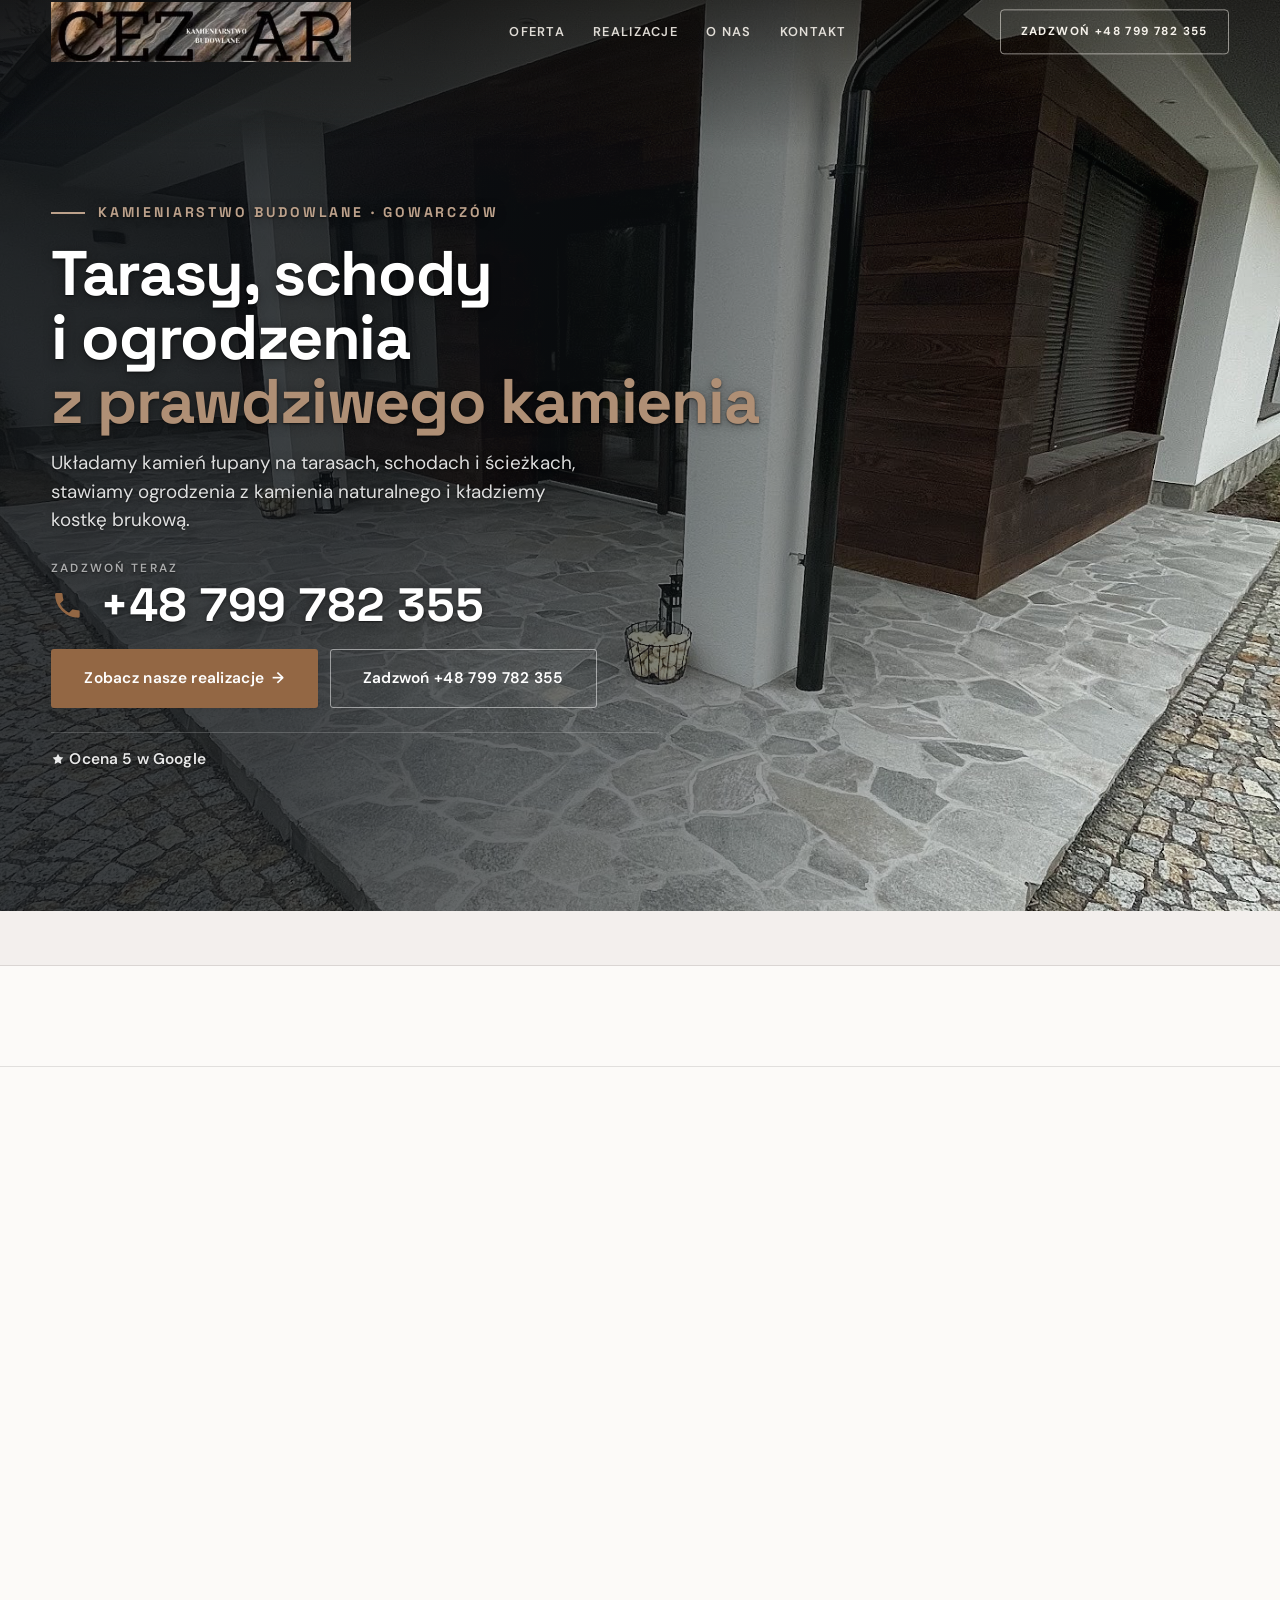
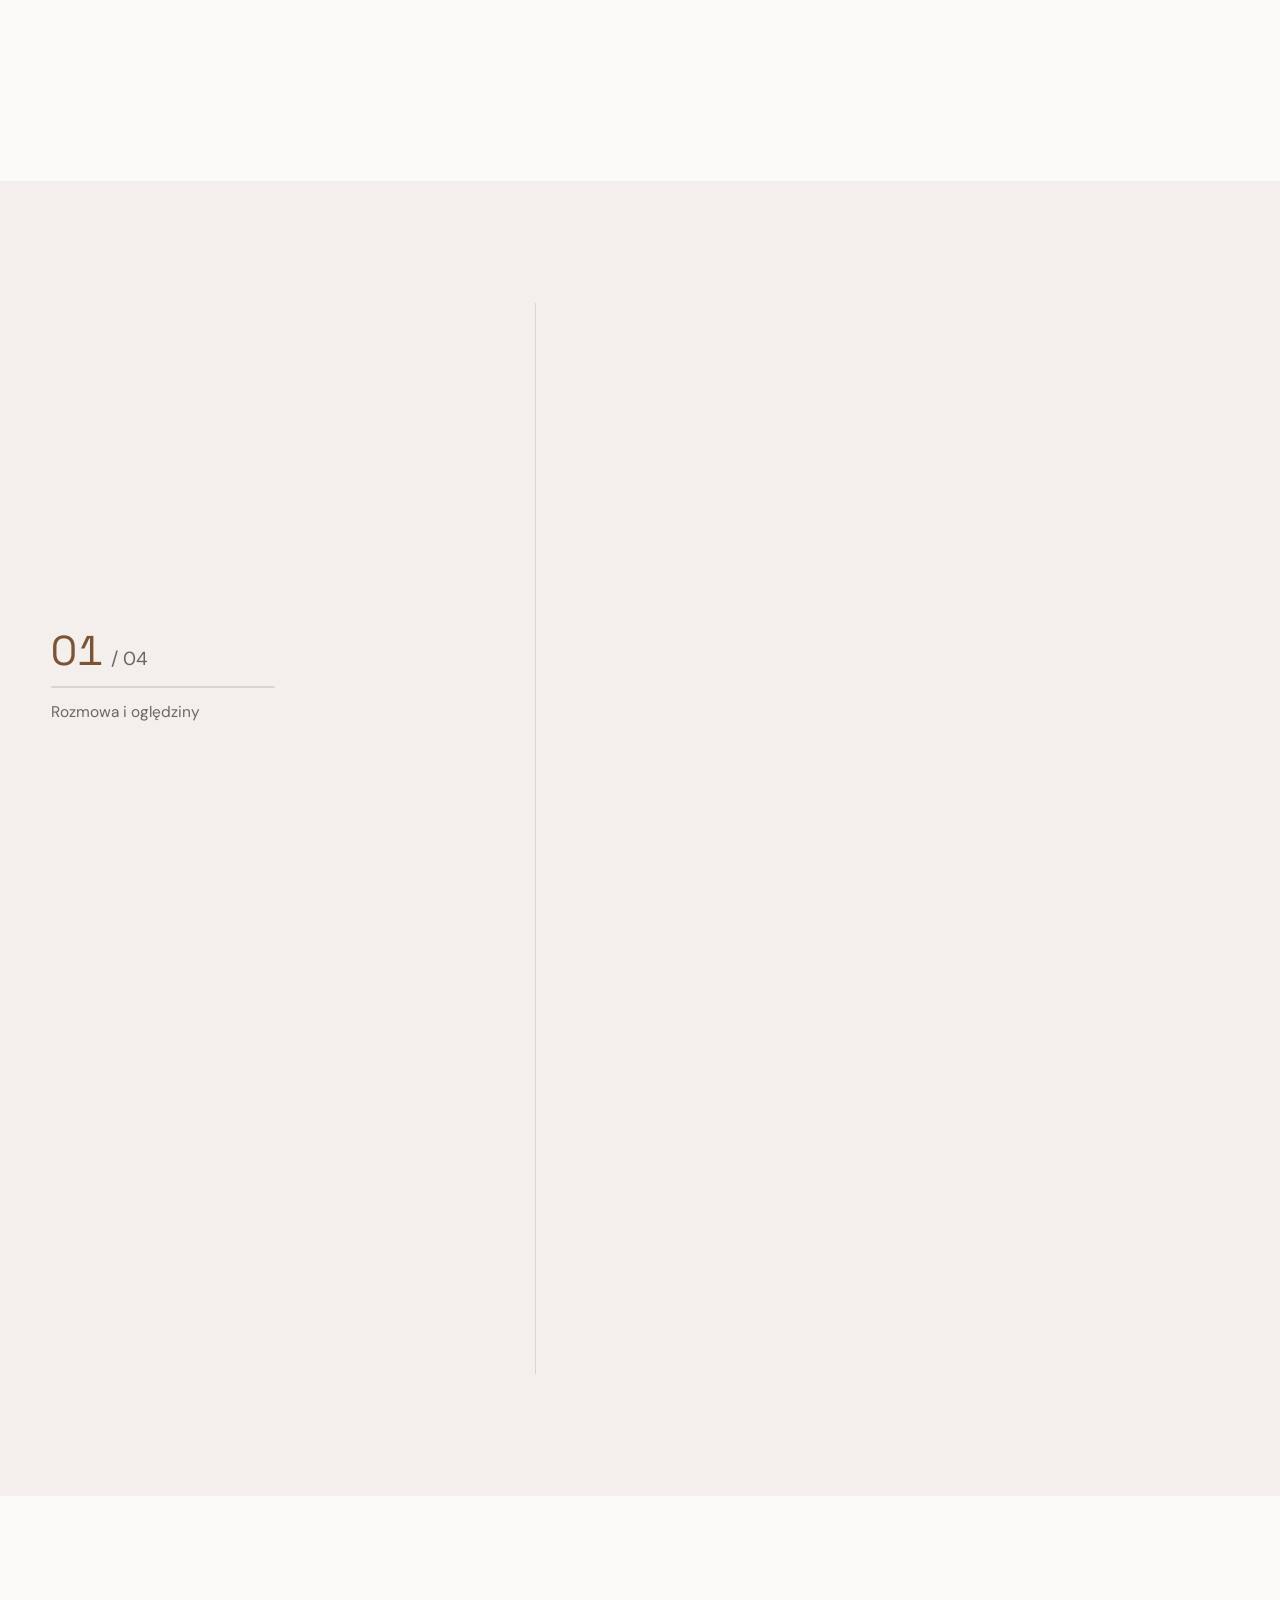
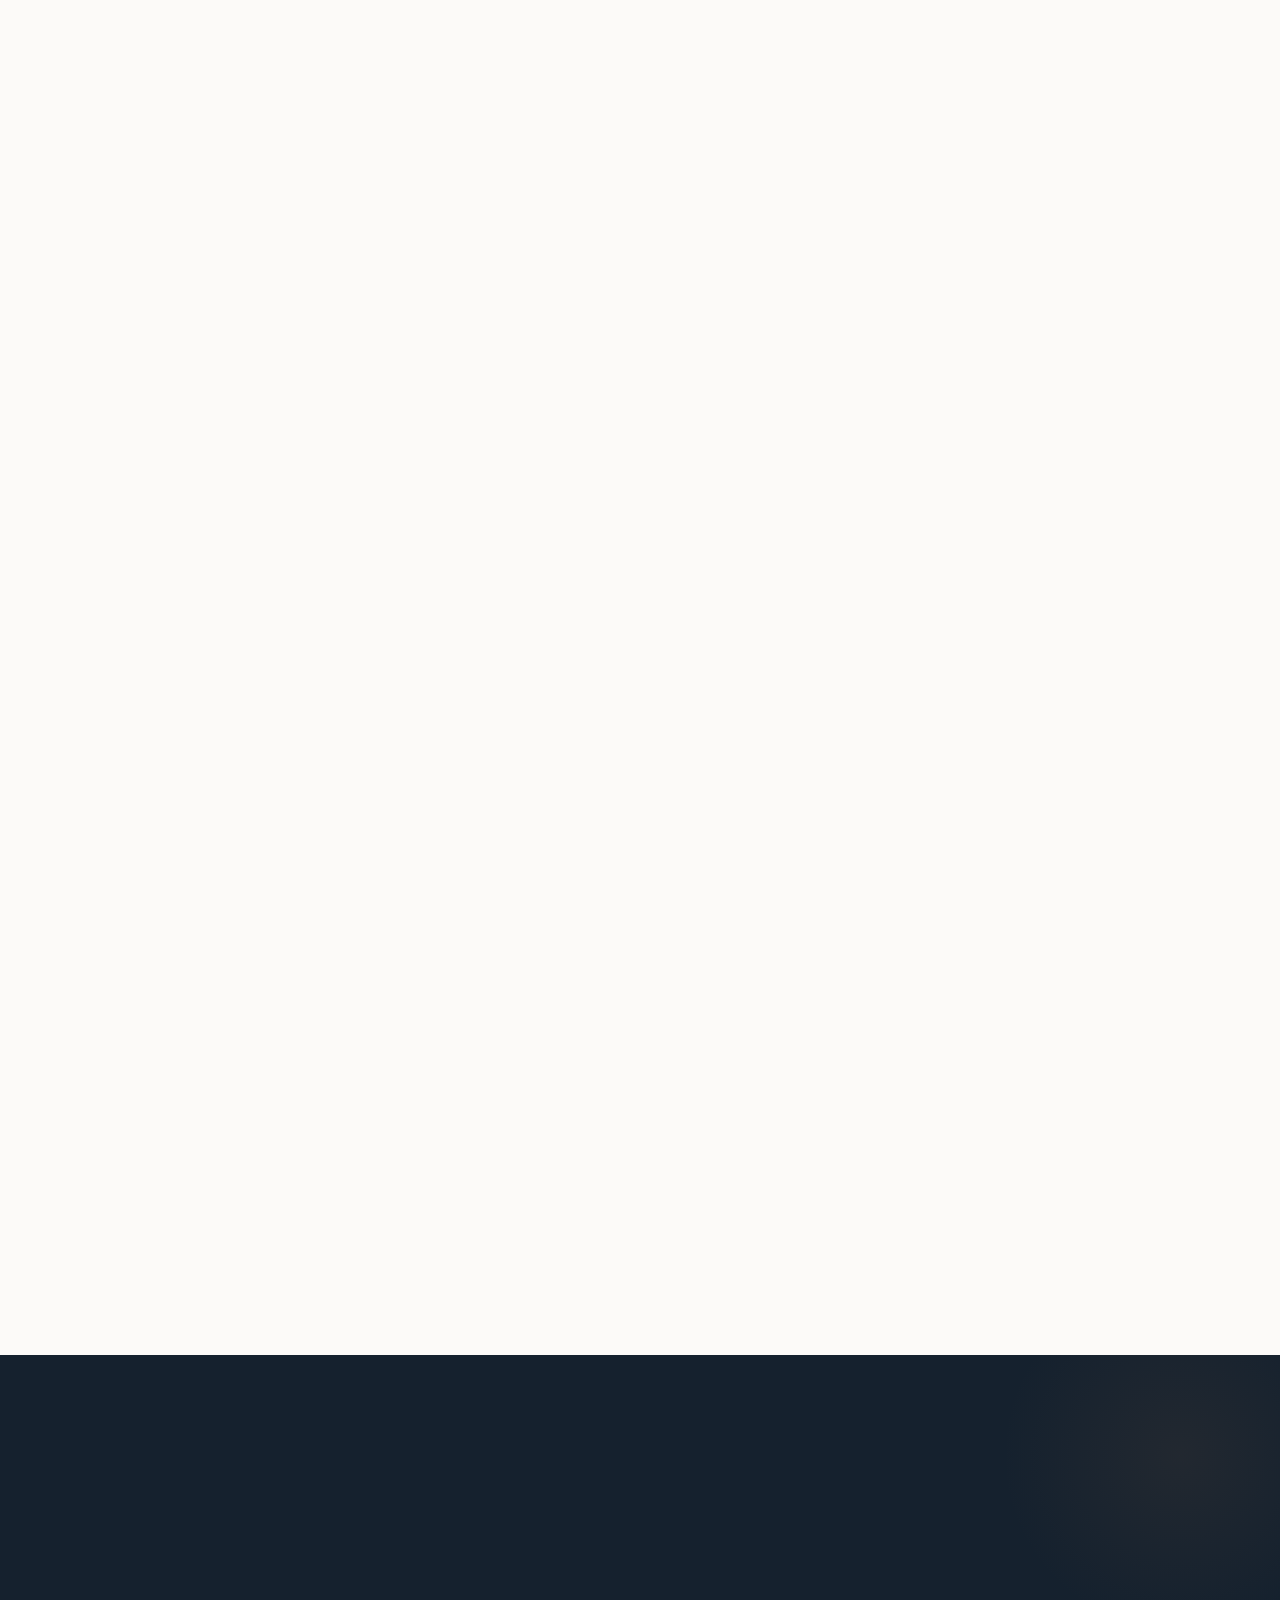
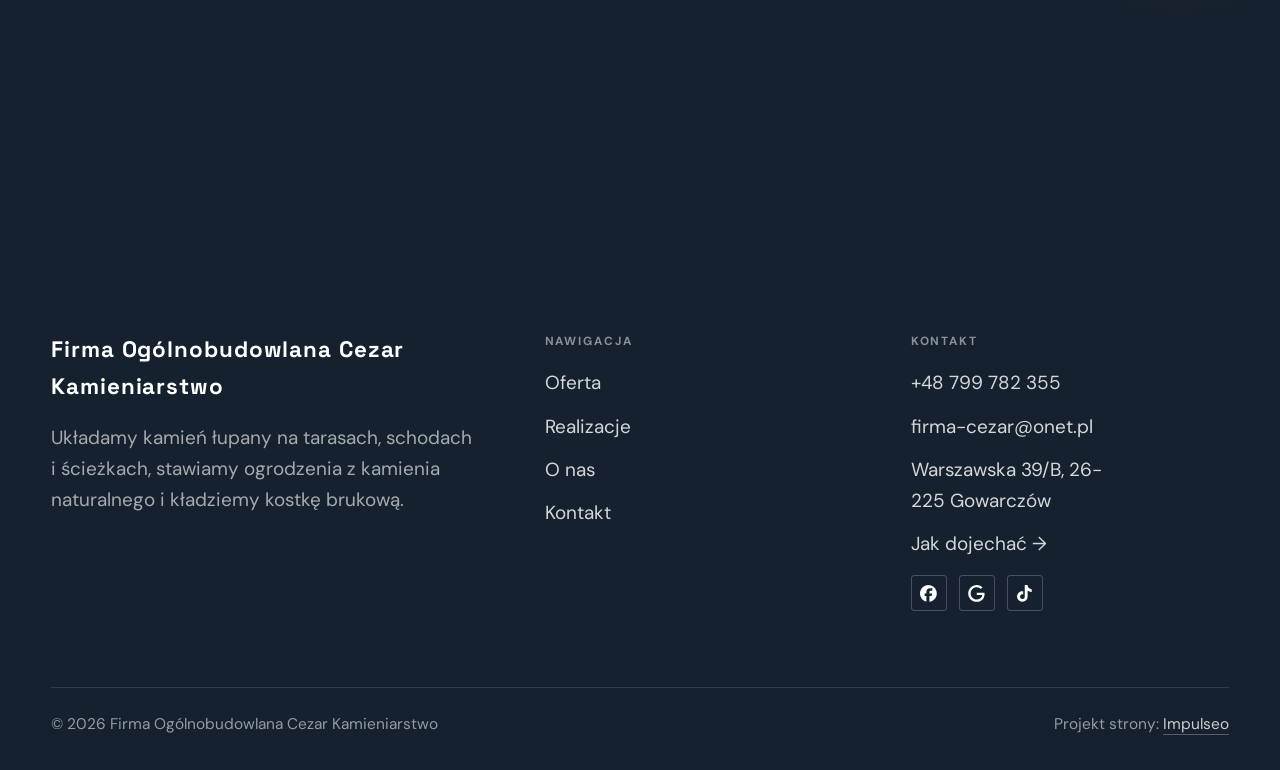
==== index.html @ d4492fe6 "Strona demo: firma-ogolnobudowlana-cezar-kamieniarstwo" ====
<!DOCTYPE html>
<html lang="pl">
<head>
<meta charset="UTF-8">
<meta name="viewport" content="width=device-width, initial-scale=1.0">
<title>Firma Ogólnobudowlana Cezar Kamieniarstwo - kamień naturalny, kostka, ogrodzenia · Gowarczów</title>
<meta name="description" content="Cezar z Gowarczowa: tarasy i schody z kamienia łupanego, ogrodzenia z kamienia naturalnego, kostka brukowa i granitowa, murki i ścieżki w ogrodzie. Świętokrzyskie i województwa obok.">
<link rel="canonical" href="https://kris20032.github.io/firma-ogolnobudowlana-cezar-kamieniarstwo/">
<meta name="robots" content="noindex, nofollow">
<meta property="og:type" content="website">
<meta property="og:locale" content="pl_PL">
<meta property="og:site_name" content="Firma Ogólnobudowlana Cezar Kamieniarstwo">
<meta property="og:title" content="Firma Ogólnobudowlana Cezar Kamieniarstwo - kamień naturalny, kostka, ogrodzenia · Gowarczów">
<meta property="og:description" content="Cezar z Gowarczowa: tarasy i schody z kamienia łupanego, ogrodzenia z kamienia naturalnego, kostka brukowa i granitowa, murki i ścieżki w ogrodzie. Świętokrzyskie i województwa obok.">
<meta property="og:url" content="https://kris20032.github.io/firma-ogolnobudowlana-cezar-kamieniarstwo/">
<meta property="og:image" content="https://kris20032.github.io/firma-ogolnobudowlana-cezar-kamieniarstwo/img/og.jpg">
<meta property="og:image:width" content="1200">
<meta property="og:image:height" content="630">
<meta name="twitter:card" content="summary_large_image">
<script type="application/ld+json">{"@context": "https://schema.org", "@type": "LocalBusiness", "name": "Firma Ogólnobudowlana Cezar Kamieniarstwo", "url": "https://kris20032.github.io/firma-ogolnobudowlana-cezar-kamieniarstwo/", "telephone": "+48799782355", "image": "https://kris20032.github.io/firma-ogolnobudowlana-cezar-kamieniarstwo/img/og.jpg", "areaServed": "Gowarczów", "sameAs": ["https://maps.google.com/?cid=1547100328100105745&g_mp=Cidnb29nbGUubWFwcy5wbGFjZXMudjEuUGxhY2VzLlNlYXJjaFRleHQQAhgEIAA", "https://www.facebook.com/p/Firma-Og%C3%B3lnobudowlana-Cezar-100077722001214/", "https://www.tiktok.com/@firmacezar"]}</script>
<link rel="preconnect" href="https://fonts.googleapis.com">
<link rel="preconnect" href="https://fonts.gstatic.com" crossorigin>
<link href="https://fonts.googleapis.com/css2?family=Space+Grotesk:wght@500;600;700&family=DM+Sans:opsz,wght@9..40,400;9..40,500;9..40,600&display=swap" rel="stylesheet">
<link rel="stylesheet" href="assets/styles.css?v=8db942ab">
</head>
<body>

<header class="nav">
  <div class="wrap nav-inner">
    <a class="brand brand-has-logo" href="index.html"><img class="brand-logo" src="img/logo.png" alt="Firma Ogólnobudowlana Cezar Kamieniarstwo" width="968" height="194" decoding="async"></a>
    <nav class="nav-links">
      <a href="oferta.html">Oferta</a>
      <a href="realizacje.html">Realizacje</a>
      <a href="o-nas.html">O nas</a>
      <a href="kontakt.html">Kontakt</a>
      <a href="tel:+48799782355" class="btn btn-accent">Zadzwoń +48 799 782 355</a>
    </nav>
    <button class="nav-toggle" aria-label="Menu"><span></span><span></span><span></span></button>
  </div>
</header>

<main>
<section class="hero-fach">
  <img class="hf-photo" src="img/hero.jpg" fetchpriority="high" data-rotate="img/g1.jpg|img/g7.jpg" alt="Firma Ogólnobudowlana Cezar Kamieniarstwo" width="1600" height="1000">
  <div class="hf-panel">
    <div class="hf-inner">
      <span class="hf-kicker">Kamieniarstwo budowlane · Gowarczów</span>
      <h1 class="hf-title">Tarasy, schody i ogrodzenia <em>z prawdziwego kamienia</em></h1>
      <p class="hf-lead">Układamy kamień łupany na tarasach, schodach i ścieżkach, stawiamy ogrodzenia z kamienia naturalnego i kładziemy kostkę brukową.</p>
      <a class="hf-phone" href="tel:+48799782355"><span class="hf-phone-lab">Zadzwoń teraz</span><span class="hf-phone-num"><svg class="ico-tel" width="16" height="16" viewBox="0 0 24 24" fill="none" aria-hidden="true"><path d="M6.6 10.8a15.5 15.5 0 0 0 6.6 6.6l2.2-2.2a1 1 0 0 1 1-.24 11.4 11.4 0 0 0 3.6.58 1 1 0 0 1 1 1V20a1 1 0 0 1-1 1A17 17 0 0 1 3 4a1 1 0 0 1 1-1h3.5a1 1 0 0 1 1 1c0 1.25.2 2.46.58 3.6a1 1 0 0 1-.25 1l-2.23 2.2Z" fill="currentColor"/></svg> +48 799 782 355</span></a>
      <div class="hf-actions">
        <a href="kontakt.html" class="btn btn-accent">Zobacz nasze realizacje <span class="arr">→</span></a>
        <a href="tel:+48799782355" class="btn btn-ghost hf-ghost">Zadzwoń +48 799 782 355</a>
      </div>
      <div class="hf-trust"><svg class="ico-star" width="14" height="14" viewBox="0 0 24 24" style="vertical-align:-2px" aria-hidden="true"><path d="M12 2.8l2.85 5.8 6.4.93-4.63 4.5 1.1 6.37L12 17.4l-5.72 3 1.1-6.37-4.63-4.5 6.4-.93L12 2.8Z" fill="currentColor"/></svg> Ocena 5 w Google</div>
    </div>
  </div>
</section>
<section class="fach-promise">
  <div class="wrap">
    <ul class="fp-row reveal"><li>Kamień łupany, naturalny, granit</li><li>Dojazd: świętokrzyskie i okolice</li><li>Pon-sob od 6:00</li></ul>
  </div>
</section>
<section class="opinie-mini" aria-label="Opinie klientów">
  <div class="wrap">
    <div class="om-row">
      <div class="om-item reveal"><blockquote>„Dobrzy specjaliści.znaja się na swojej robocie.”</blockquote><span class="om-autor">MrFranko28</span></div>
      <div class="om-item reveal"><blockquote>„Solidna firma!”</blockquote><span class="om-autor">Szwed</span></div>
    </div>
  </div>
</section>
<section class="gateways-band">
  <div class="wrap">
    <div class="gateways">
      <a href="oferta.html" class="gateway reveal"><img src="img/g9.jpg" alt="Tarasy z kamienia łupanego" loading="lazy" width="1600" height="1066" decoding="async"><span class="g-ttl">Tarasy z kamienia łupanego</span></a>
      <a href="oferta.html" class="gateway reveal"><img src="img/g10.jpg" alt="Schody kamienne" loading="lazy" width="1600" height="1068" decoding="async"><span class="g-ttl">Schody kamienne</span></a>
      <a href="oferta.html" class="gateway reveal"><img src="img/g11.jpg" alt="Ogrodzenia z kamienia" loading="lazy" width="1600" height="1067" decoding="async"><span class="g-ttl">Ogrodzenia z kamienia</span></a>
    </div>
  </div>
</section>
<section class="proces proces-os fachowcy">
  <div class="wrap proc-grid">
    <div class="proc-side">
      <div class="head reveal">
        <span class="eyebrow">Jak pracujemy</span>
        <h2>Wiesz, na czym stoisz - na każdym etapie</h2>
        <p>Od pierwszego telefonu do odbioru roboty - krok po kroku.</p>
      </div>
      <div class="proc-count" aria-hidden="true"><span class="pc-cur">01</span><span class="pc-all">/ 04</span></div>
      <div class="proc-bar" aria-hidden="true"><i></i></div>
      <p class="proc-now" aria-hidden="true">Rozmowa i oględziny</p>
    </div>
    <ol class="proces-line">
      <li class="reveal"><span class="pno">01</span><h3>Rozmowa i oględziny</h3><p>Dzwonisz, opowiadasz, co chcesz zrobić. Przyjeżdżamy na miejsce, mierzymy i sprawdzamy grunt.</p></li>
      <li class="reveal"><span class="pno">02</span><h3>Dobór kamienia i wycena</h3><p>Pokazujemy, jaki kamień pasuje do domu i ogrodu, i podajemy cenę za materiał i robotę.</p></li>
      <li class="reveal"><span class="pno">03</span><h3>Przygotowanie podłoża</h3><p>Korytujemy, zagęszczamy podbudowę, stawiamy fundament pod murki i słupki.</p></li>
      <li class="reveal"><span class="pno">04</span><h3>Układanie i fugowanie</h3><p>Układamy kamień, fugujemy i wywozimy resztki materiału. Zostaje gotowe podwórko.</p></li>
    </ol>
  </div>
</section>
<section>
  <div class="wrap">
    <div class="head reveal">
      <span class="eyebrow">Realizacje</span>
      <h2>Nasze realizacje</h2>
      <p>Zdjęcia z naszych budów: kamień łupany na tarasach i schodach, ogrodzenia, murki i ścieżki w ogrodach.</p>
    </div>
    <div class="gallery">
      <div class="tile t-two3 reveal"><img src="img/g2.jpg" alt="Firma Ogólnobudowlana Cezar Kamieniarstwo" loading="lazy" width="1600" height="2133" decoding="async"></div>
      <div class="tile t-third reveal"><img src="img/g3.jpg" alt="Firma Ogólnobudowlana Cezar Kamieniarstwo" loading="lazy" width="1600" height="2133" decoding="async"></div>
      <div class="tile t-third reveal"><img src="img/g4.jpg" alt="Firma Ogólnobudowlana Cezar Kamieniarstwo" loading="lazy" width="1107" height="2048" decoding="async"></div>
      <div class="tile t-third reveal"><img src="img/g5.jpg" alt="Firma Ogólnobudowlana Cezar Kamieniarstwo" loading="lazy" width="1600" height="2133" decoding="async"></div>
      <div class="tile t-third reveal"><img src="img/g6.jpg" alt="Firma Ogólnobudowlana Cezar Kamieniarstwo" loading="lazy" width="864" height="648" decoding="async"></div>
    </div>
    <div style="margin-top:var(--space-7)" class="reveal"><a href="realizacje.html" class="btn btn-accent">Pełna galeria <span class="arr">→</span></a></div>
  </div>
</section>
<section class="fach-uslugi">
  <div class="wrap">
    <div class="head reveal">
      <span class="eyebrow">Co robimy</span>
      <h2>Kamień, kostka i ogrodzenia</h2>
      <p>Zakres prac, jaki robimy najczęściej - pełny opis i wycenę znajdziesz niżej.</p>
    </div>
    <ul class="fu-list">
      <li class="fu-row reveal"><div class="fu-name">Tarasy z kamienia łupanego</div><div class="fu-desc">Nieregularne płyty kamienia dopasowane jak puzzle, z równą fugą i spadkiem od ściany domu.</div><a class="fu-cta" href="kontakt.html">Wycena <span class="arr">→</span></a></li>
      <li class="fu-row reveal"><div class="fu-name">Schody kamienne</div><div class="fu-desc">Stopnie z bloków granitu, okładane łupkiem albo kamieniem łupanym. Wejście do domu, zejście do ogrodu, schody przy skarpie - z balustradą albo bez.</div><a class="fu-cta" href="kontakt.html">Wycena <span class="arr">→</span></a></li>
      <li class="fu-row reveal"><div class="fu-name">Ogrodzenia z kamienia</div><div class="fu-desc">Słupki i murki z kamienia łupanego, naturalnego i szarogłazu, także pod przęsła i bramy.</div><a class="fu-cta" href="kontakt.html">Wycena <span class="arr">→</span></a></li>
      <li class="fu-row reveal"><div class="fu-name">Kostka brukowa i granitowa</div><div class="fu-desc">Podjazdy, dojścia i opaski wokół domu z kostki betonowej albo granitowej.</div><a class="fu-cta" href="kontakt.html">Wycena <span class="arr">→</span></a></li>
      <li class="fu-row reveal"><div class="fu-name">Murki, rabaty i skarpy</div><div class="fu-desc">Murki oporowe, obrzeża rabat i umocnienie skarpy kamieniem. Ogród dostaje wyraźne linie, a ziemia przestaje się zsuwać po deszczu.</div><a class="fu-cta" href="kontakt.html">Wycena <span class="arr">→</span></a></li>
      <li class="fu-row reveal"><div class="fu-name">Ścieżki i podwórko na życzenie</div><div class="fu-desc">Płyty kamienne wpuszczone w trawnik, okładzina ściany, kamienna wysepka przy wejściu.</div><a class="fu-cta" href="kontakt.html">Wycena <span class="arr">→</span></a></li>
    </ul>
    <div style="margin-top:var(--space-7)" class="reveal"><a href="oferta.html" class="btn btn-ghost">Pełna oferta <span class="arr">→</span></a></div>
  </div>
</section>
<section class="stopklatka" aria-hidden="true">
  <div class="stk-bg" style="background-image:url(img/g12.jpg)"></div>
</section>
<section class="opinie">
  <div class="wrap">
    <div class="head center reveal">
      <span class="eyebrow">Opinie</span>
      <h2>Co mówią klienci</h2>
    </div>
    <p class="op-meta reveal"><span class="g-badge"><svg class="gb-ico" viewBox="0 0 24 24" width="18" height="18" aria-hidden="true"><path fill="#4285F4" d="M22.56 12.25c0-.78-.07-1.53-.2-2.25H12v4.26h5.92c-.26 1.37-1.04 2.53-2.21 3.31v2.77h3.57c2.08-1.92 3.28-4.74 3.28-8.09z"/><path fill="#34A853" d="M12 23c2.97 0 5.46-.98 7.28-2.66l-3.57-2.77c-.98.66-2.23 1.06-3.71 1.06-2.86 0-5.29-1.93-6.16-4.53H2.18v2.84C3.99 20.53 7.7 23 12 23z"/><path fill="#FBBC05" d="M5.84 14.09c-.22-.66-.35-1.36-.35-2.09s.13-1.43.35-2.09V7.07H2.18C1.43 8.55 1 10.22 1 12s.43 3.45 1.18 4.93l2.85-2.22.81-.62z"/><path fill="#EA4335" d="M12 5.38c1.62 0 3.06.56 4.21 1.64l3.15-3.15C17.45 2.09 14.97 1 12 1 7.7 1 3.99 3.47 2.18 7.07l3.66 2.84c.87-2.6 3.3-4.53 6.16-4.53z"/></svg><b class="gb-ocena">5</b><svg class="gb-stars" viewBox="0 0 90 18" width="74" height="14.8" aria-hidden="true"><g fill="currentColor" opacity=".26"><path transform="translate(0,0)" d="M9 1.6l2.2 4.46 4.92.72-3.56 3.47.84 4.9L9 12.74l-4.4 2.31.84-4.9L1.88 6.68l4.92-.72L9 1.6Z"/><path transform="translate(18,0)" d="M9 1.6l2.2 4.46 4.92.72-3.56 3.47.84 4.9L9 12.74l-4.4 2.31.84-4.9L1.88 6.68l4.92-.72L9 1.6Z"/><path transform="translate(36,0)" d="M9 1.6l2.2 4.46 4.92.72-3.56 3.47.84 4.9L9 12.74l-4.4 2.31.84-4.9L1.88 6.68l4.92-.72L9 1.6Z"/><path transform="translate(54,0)" d="M9 1.6l2.2 4.46 4.92.72-3.56 3.47.84 4.9L9 12.74l-4.4 2.31.84-4.9L1.88 6.68l4.92-.72L9 1.6Z"/><path transform="translate(72,0)" d="M9 1.6l2.2 4.46 4.92.72-3.56 3.47.84 4.9L9 12.74l-4.4 2.31.84-4.9L1.88 6.68l4.92-.72L9 1.6Z"/></g><clipPath id="gs1000"><rect x="0" y="0" width="90.0" height="18"/></clipPath><g fill="#FBBC04" clip-path="url(#gs1000)"><path transform="translate(0,0)" d="M9 1.6l2.2 4.46 4.92.72-3.56 3.47.84 4.9L9 12.74l-4.4 2.31.84-4.9L1.88 6.68l4.92-.72L9 1.6Z"/><path transform="translate(18,0)" d="M9 1.6l2.2 4.46 4.92.72-3.56 3.47.84 4.9L9 12.74l-4.4 2.31.84-4.9L1.88 6.68l4.92-.72L9 1.6Z"/><path transform="translate(36,0)" d="M9 1.6l2.2 4.46 4.92.72-3.56 3.47.84 4.9L9 12.74l-4.4 2.31.84-4.9L1.88 6.68l4.92-.72L9 1.6Z"/><path transform="translate(54,0)" d="M9 1.6l2.2 4.46 4.92.72-3.56 3.47.84 4.9L9 12.74l-4.4 2.31.84-4.9L1.88 6.68l4.92-.72L9 1.6Z"/><path transform="translate(72,0)" d="M9 1.6l2.2 4.46 4.92.72-3.56 3.47.84 4.9L9 12.74l-4.4 2.31.84-4.9L1.88 6.68l4.92-.72L9 1.6Z"/></g></svg><span class="gb-txt">w Google</span></span></p>
    <p class="op-meta reveal"><a class="op-google" href="https://maps.google.com/?cid=1547100328100105745&amp;g_mp=Cidnb29nbGUubWFwcy5wbGFjZXMudjEuUGxhY2VzLlNlYXJjaFRleHQQAhgEIAA" target="_blank" rel="noopener"><svg class="op-g-ico" viewBox="0 0 24 24" width="17" height="17" aria-hidden="true"><path fill="#4285F4" d="M22.56 12.25c0-.78-.07-1.53-.2-2.25H12v4.26h5.92c-.26 1.37-1.04 2.53-2.21 3.31v2.77h3.57c2.08-1.92 3.28-4.74 3.28-8.09z"/><path fill="#34A853" d="M12 23c2.97 0 5.46-.98 7.28-2.66l-3.57-2.77c-.98.66-2.23 1.06-3.71 1.06-2.86 0-5.29-1.93-6.16-4.53H2.18v2.84C3.99 20.53 7.7 23 12 23z"/><path fill="#FBBC05" d="M5.84 14.09c-.22-.66-.35-1.36-.35-2.09s.13-1.43.35-2.09V7.07H2.18C1.43 8.55 1 10.22 1 12s.43 3.45 1.18 4.93l2.85-2.22.81-.62z"/><path fill="#EA4335" d="M12 5.38c1.62 0 3.06.56 4.21 1.64l3.15-3.15C17.45 2.09 14.97 1 12 1 7.7 1 3.99 3.47 2.18 7.07l3.66 2.84c.87-2.6 3.3-4.53 6.16-4.53z"/></svg><span>Zobacz opinie w Google</span><span class="arr">→</span></a></p>
    <div class="opinie-grid">
      <figure class="op-card reveal"><span class="op-star"><svg class="ico-star" width="14" height="14" viewBox="0 0 24 24" style="vertical-align:-2px" aria-hidden="true"><path d="M12 2.8l2.85 5.8 6.4.93-4.63 4.5 1.1 6.37L12 17.4l-5.72 3 1.1-6.37-4.63-4.5 6.4-.93L12 2.8Z" fill="currentColor"/></svg><svg class="ico-star" width="14" height="14" viewBox="0 0 24 24" style="vertical-align:-2px" aria-hidden="true"><path d="M12 2.8l2.85 5.8 6.4.93-4.63 4.5 1.1 6.37L12 17.4l-5.72 3 1.1-6.37-4.63-4.5 6.4-.93L12 2.8Z" fill="currentColor"/></svg><svg class="ico-star" width="14" height="14" viewBox="0 0 24 24" style="vertical-align:-2px" aria-hidden="true"><path d="M12 2.8l2.85 5.8 6.4.93-4.63 4.5 1.1 6.37L12 17.4l-5.72 3 1.1-6.37-4.63-4.5 6.4-.93L12 2.8Z" fill="currentColor"/></svg><svg class="ico-star" width="14" height="14" viewBox="0 0 24 24" style="vertical-align:-2px" aria-hidden="true"><path d="M12 2.8l2.85 5.8 6.4.93-4.63 4.5 1.1 6.37L12 17.4l-5.72 3 1.1-6.37-4.63-4.5 6.4-.93L12 2.8Z" fill="currentColor"/></svg><svg class="ico-star" width="14" height="14" viewBox="0 0 24 24" style="vertical-align:-2px" aria-hidden="true"><path d="M12 2.8l2.85 5.8 6.4.93-4.63 4.5 1.1 6.37L12 17.4l-5.72 3 1.1-6.37-4.63-4.5 6.4-.93L12 2.8Z" fill="currentColor"/></svg></span><blockquote>Dobrzy specjaliści.znaja się na swojej robocie. Czysto ,dokładnie i cenowo przystępnie. Polecam !!!</blockquote><span class="op-autor">MrFranko28</span></figure>
      <figure class="op-card reveal"><span class="op-star"><svg class="ico-star" width="14" height="14" viewBox="0 0 24 24" style="vertical-align:-2px" aria-hidden="true"><path d="M12 2.8l2.85 5.8 6.4.93-4.63 4.5 1.1 6.37L12 17.4l-5.72 3 1.1-6.37-4.63-4.5 6.4-.93L12 2.8Z" fill="currentColor"/></svg><svg class="ico-star" width="14" height="14" viewBox="0 0 24 24" style="vertical-align:-2px" aria-hidden="true"><path d="M12 2.8l2.85 5.8 6.4.93-4.63 4.5 1.1 6.37L12 17.4l-5.72 3 1.1-6.37-4.63-4.5 6.4-.93L12 2.8Z" fill="currentColor"/></svg><svg class="ico-star" width="14" height="14" viewBox="0 0 24 24" style="vertical-align:-2px" aria-hidden="true"><path d="M12 2.8l2.85 5.8 6.4.93-4.63 4.5 1.1 6.37L12 17.4l-5.72 3 1.1-6.37-4.63-4.5 6.4-.93L12 2.8Z" fill="currentColor"/></svg><svg class="ico-star" width="14" height="14" viewBox="0 0 24 24" style="vertical-align:-2px" aria-hidden="true"><path d="M12 2.8l2.85 5.8 6.4.93-4.63 4.5 1.1 6.37L12 17.4l-5.72 3 1.1-6.37-4.63-4.5 6.4-.93L12 2.8Z" fill="currentColor"/></svg><svg class="ico-star" width="14" height="14" viewBox="0 0 24 24" style="vertical-align:-2px" aria-hidden="true"><path d="M12 2.8l2.85 5.8 6.4.93-4.63 4.5 1.1 6.37L12 17.4l-5.72 3 1.1-6.37-4.63-4.5 6.4-.93L12 2.8Z" fill="currentColor"/></svg></span><blockquote>Solidna firma!</blockquote><span class="op-autor">Szwed</span></figure>
    </div>
  </div>
</section>
<section class="obszar">
  <div class="wrap">
    <div class="head center reveal">
      <span class="eyebrow">Obszar działania</span>
      <h2>Dojeżdżamy do Ciebie</h2>
    </div>
    <p class="obszar-txt reveal" style="text-align:center;max-width:60ch;margin:0 auto 1.4rem">Baza w Gowarczowie. Jeździmy po świętokrzyskim, a większe zlecenia bierzemy też w województwach mazowieckim, łódzkim, małopolskim i śląskim.</p>
    <ul class="obszar-list reveal"><li class="is-home">Gowarczów</li><li>Gowarczów</li><li>Końskie</li><li>świętokrzyskie</li><li>mazowieckie</li><li>łódzkie</li><li>małopolskie</li><li>śląskie</li><li>+ okolice</li></ul>
    <div class="obszar-mapa reveal" style="margin-top:var(--space-7)">
      <iframe title="Obszar działania - Gowarczów i okolice" src="https://maps.google.com/maps?q=51.2853944%2C20.440972&amp;z=11&amp;output=embed" loading="lazy" referrerpolicy="no-referrer-when-downgrade" style="width:100%;height:clamp(280px,38vh,420px);border:0;display:block;border-radius:var(--r-md)"></iframe>
    </div>
  </div>
</section>
<section class="cta">
  <div class="wrap">
    <div class="reveal">
      <span class="eyebrow">Współpraca</span>
      <h2>Masz pomysł na podwórko? Zadzwoń po wycenę.</h2>
      <p>Zadzwoń lub napisz - przyjedziemy, obejrzymy i podamy jasną cenę. Bez zobowiązań.</p>
    </div>
    <div class="cta-actions reveal">
      <a href="kontakt.html" class="btn btn-light">Zobacz nasze realizacje <span class="arr">→</span></a>
      <a href="tel:+48799782355" class="btn btn-ghost btn-ghost-cta">+48 799 782 355</a>
    </div>
  </div>
</section>
</main>

<footer>
  <div class="wrap">
    <div class="foot-grid">
      <div class="foot-brand">
        <div class="name">Firma Ogólnobudowlana Cezar Kamieniarstwo</div>
        <p>Układamy kamień łupany na tarasach, schodach i ścieżkach, stawiamy ogrodzenia z kamienia naturalnego i kładziemy kostkę brukową.</p>
      </div>
      <div class="foot-col">
        <h4>Nawigacja</h4>
        <a href="oferta.html">Oferta</a>
        <a href="realizacje.html">Realizacje</a>
        <a href="o-nas.html">O nas</a>
        <a href="kontakt.html">Kontakt</a>
      </div>
      <div class="foot-col">
        <h4>Kontakt</h4>
        <a href="tel:+48799782355">+48 799 782 355</a>
        <a href="mailto:firma-cezar@onet.pl">firma-cezar@onet.pl</a>
        <p>Warszawska 39/B, 26-225 Gowarczów</p>
        <a href="https://maps.google.com/?cid=1547100328100105745&g_mp=Cidnb29nbGUubWFwcy5wbGFjZXMudjEuUGxhY2VzLlNlYXJjaFRleHQQAhgEIAA" target="_blank" rel="noopener">Jak dojechać →</a>
      <div class="foot-soc">
        <a class="soc" href="https://www.facebook.com/p/Firma-Og%C3%B3lnobudowlana-Cezar-100077722001214/" target="_blank" rel="noopener" aria-label="Facebook - Firma Ogólnobudowlana Cezar Kamieniarstwo"><svg viewBox="0 0 24 24" aria-hidden="true" focusable="false"><path d="M9.101 23.691v-7.98H6.627v-3.667h2.474v-1.58c0-4.085 1.848-5.978 5.858-5.978.401 0 .955.042 1.468.103a8.68 8.68 0 0 1 1.141.195v3.325a8.623 8.623 0 0 0-.653-.036 26.805 26.805 0 0 0-.733-.009c-.707 0-1.259.096-1.675.309a1.686 1.686 0 0 0-.679.622c-.258.42-.374.995-.374 1.752v1.297h3.919l-.386 2.103-.287 1.564h-3.246v8.245C19.396 23.238 24 18.179 24 12.044c0-6.627-5.373-12-12-12s-12 5.373-12 12c0 5.628 3.874 10.35 9.101 11.647Z" fill="currentColor"/></svg></a>
        <a class="soc" href="https://maps.google.com/?cid=1547100328100105745&g_mp=Cidnb29nbGUubWFwcy5wbGFjZXMudjEuUGxhY2VzLlNlYXJjaFRleHQQAhgEIAA" target="_blank" rel="noopener" aria-label="Google - Firma Ogólnobudowlana Cezar Kamieniarstwo"><svg viewBox="0 0 24 24" aria-hidden="true" focusable="false"><path d="M12.48 10.92v3.28h7.84c-.24 1.84-.853 3.187-1.787 4.133-1.147 1.147-2.933 2.4-6.053 2.4-4.827 0-8.6-3.893-8.6-8.72s3.773-8.72 8.6-8.72c2.6 0 4.507 1.027 5.907 2.347l2.307-2.307C18.747 1.44 16.133 0 12.48 0 5.867 0 .307 5.387.307 12s5.56 12 12.173 12c3.573 0 6.267-1.173 8.373-3.36 2.16-2.16 2.84-5.213 2.84-7.667 0-.76-.053-1.467-.173-2.053H12.48z" fill="currentColor"/></svg></a>
        <a class="soc" href="https://www.tiktok.com/@firmacezar" target="_blank" rel="noopener" aria-label="TikTok - Firma Ogólnobudowlana Cezar Kamieniarstwo"><svg viewBox="0 0 24 24" aria-hidden="true" focusable="false"><path d="M12.525.02c1.31-.02 2.61-.01 3.91-.02.08 1.53.63 3.09 1.75 4.17 1.12 1.11 2.7 1.62 4.24 1.79v4.03c-1.44-.05-2.89-.35-4.2-.97-.57-.26-1.1-.59-1.62-.93-.01 2.92.01 5.84-.02 8.75-.08 1.4-.54 2.79-1.35 3.94-1.31 1.92-3.58 3.17-5.91 3.21-1.43.08-2.86-.31-4.08-1.03-2.02-1.19-3.44-3.37-3.65-5.71-.02-.5-.03-1-.01-1.49.18-1.9 1.12-3.72 2.58-4.96 1.66-1.44 3.98-2.13 6.15-1.72.02 1.48-.04 2.96-.04 4.44-.99-.32-2.15-.23-3.02.37-.63.41-1.11 1.04-1.36 1.75-.21.51-.15 1.07-.14 1.61.24 1.64 1.82 3.02 3.5 2.87 1.12-.01 2.19-.66 2.77-1.61.19-.33.4-.67.41-1.06.1-1.79.06-3.57.07-5.36.01-4.03-.01-8.05.02-12.07z" fill="currentColor"/></svg></a>
      </div>
      </div>
    </div>
    <div class="foot-bot">
      <span>© 2026 Firma Ogólnobudowlana Cezar Kamieniarstwo</span>
      <span>Projekt strony: <a class="foot-credit" href="https://impulseo.pl" target="_blank" rel="noopener">Impulseo</a></span>
    </div>
  </div>
</footer>
<div class="sticky-call"><a class="sc-call" href="tel:+48799782355"><svg class="ico-tel" width="16" height="16" viewBox="0 0 24 24" fill="none" aria-hidden="true"><path d="M6.6 10.8a15.5 15.5 0 0 0 6.6 6.6l2.2-2.2a1 1 0 0 1 1-.24 11.4 11.4 0 0 0 3.6.58 1 1 0 0 1 1 1V20a1 1 0 0 1-1 1A17 17 0 0 1 3 4a1 1 0 0 1 1-1h3.5a1 1 0 0 1 1 1c0 1.25.2 2.46.58 3.6a1 1 0 0 1-.25 1l-2.23 2.2Z" fill="currentColor"/></svg> Zadzwoń</a><a class="sc-quote" href="kontakt.html">Zobacz nasze realizacje</a></div>
<div class="demo-wazne" data-do="2026-11-16" data-cykl="3" hidden><svg class="dw-ico" width="13" height="13" viewBox="0 0 24 24" fill="none" aria-hidden="true"><circle cx="12" cy="12" r="8.6" stroke="currentColor" stroke-width="1.8"/><path d="M12 7.2V12l3.3 2" stroke="currentColor" stroke-width="1.8" stroke-linecap="round"/></svg><span class="dw-txt"></span></div>

<script src="assets/main.js"></script>
</body>
</html>
---- assets/styles.css ----
/* ============================================================
   STOLBASZ — premium, architektoniczny B2B fit-out
   Jasna paleta, zero brązu. System wg premium-web-craft.
   Projekt strony: Impulseo (impulseo.pl)
   ============================================================ */

:root{
  /* PALETA — jasna, architektoniczna, chłodna */
  --paper:#F4F6F8;          /* główne tło */
  --paper-2:#E7EBEF;        /* sekcje alternatywne (chłodny jasny szary) */
  --paper-3:#E7EBEF;        /* delikatne wypełnienia */
  --ink:#15212E;            /* tekst główny — chłodny grafit */
  --ink-soft:#243443;       /* nagłówki drugorzędne */
  --muted:#6B7785;          /* tekst poboczny */
  --line:rgba(21,33,46,.12);/* hairline */
  --accent:#E8A317;         /* stonowany petrol-slate — jedyny akcent */
  --accent-d:#C9870C;
  --accent-soft:rgba(232,163,23,.10);
  --dark:#15212E;           /* sekcje ciemne (stopka/CTA) */

  /* HOVER ZDJĘĆ — JEDEN standard dla całego silnika (decyzja K. 04.08.2026, artefakt z wariantami).
     AKTUALNE (K.+Szymon 09.08.2026, wybór z artefaktu 6 wariantów): zoom 1.05 przy 1.4s -
     przy tak długim czasie mocniejszy kadr NIE skacze, tylko „oddycha". Poprzedni standard
     (1.02 / .55s z 04.08) odbierany jako dynamiczny i szybki.
     Spoczynek lekko przygaszony, ale TYLKO tam, gdzie jest mysz (@media hover:hover) —
     na telefonie zdjęcia zostają w pełnej jasności. */
  --img-zoom:1.05;                   /* K.+Szymon 09.08: wariant F z artefaktu porównawczego */
  --img-rest:brightness(.95) saturate(.99);
  --img-hot:brightness(1.06) saturate(1.05);
  --img-dur:1.4s;                    /* K.+Szymon 09.08 (wariant F): powoli = elegancko */
  --img-ease:cubic-bezier(.16,.84,.44,1);  /* miękki ogon, efekt „oddychania" */

  /* ODSTĘPY — skala 4/8 */
  --space-1:4px; --space-2:8px; --space-3:12px; --space-4:16px; --space-5:24px;
  --space-6:32px; --space-7:48px; --space-8:64px; --space-9:96px; --space-10:128px;

  /* TYPOGRAFIA — fluid clamp() (skala podbita 16.07.2026: większe, czytelniejsze litery — uwaga Adama) */
  --text-sm:clamp(.9rem,.87rem + .12vw,1rem);
  --text-base:clamp(1.08rem,1.04rem + .18vw,1.2rem);
  --text-lg:clamp(1.24rem,1.15rem + .34vw,1.44rem);
  --text-h3:clamp(1.34rem,1.22rem + .55vw,1.66rem);
  --text-h2:clamp(2.1rem,1.66rem + 2.1vw,3.1rem);
  --text-h1:clamp(2.9rem,2.1rem + 4vw,5.1rem);

  /* PROMIENIE — architektoniczne, raczej ostre */
  --r-sm:3px; --r-md:6px; --r-lg:10px;

  /* RUCH */
  --ease:cubic-bezier(.25,.46,.45,.94); --dur:.24s;

  /* CIENIE — miękkie, warstwowe */
  --sh-sm:0 1px 2px rgba(16,24,32,.04), 0 2px 8px rgba(16,24,32,.05);
  --sh-md:0 2px 6px rgba(16,24,32,.05), 0 12px 28px -8px rgba(16,24,32,.12);
  --sh-lg:0 6px 14px rgba(16,24,32,.07), 0 26px 56px -18px rgba(16,24,32,.22);

  --hairline:1px solid var(--line);

  --font-display:'Space Grotesk','Inter',sans-serif;
  --font-body:'DM Sans','Inter',sans-serif;
}

*{box-sizing:border-box;margin:0;padding:0}
html{scroll-behavior:smooth}
body{
  font-family:var(--font-body);
  font-size:var(--text-base);
  line-height:1.65;
  color:var(--ink);
  background:var(--paper);
  -webkit-font-smoothing:antialiased;
  text-rendering:optimizeLegibility;
}
img{max-width:100%;height:auto;display:block}  /* height:auto = width/height z atrybutów trzyma proporcje (TOP#12) */
a{color:inherit;text-decoration:none}

.wrap{width:min(92%,1180px);margin-inline:auto}
section{padding-block:clamp(52px,6.5vw,96px)}

h1,h2,h3{font-family:var(--font-display);font-weight:700;line-height:1.08;letter-spacing:-.02em;color:var(--ink)}
h1{font-size:var(--text-h1);letter-spacing:-.035em}
h2{font-size:var(--text-h2);letter-spacing:-.025em}
h3{font-size:var(--text-h3)}
/* MIARA — długość wiersza. WCAG 2.2 SC 1.4.8: max 80 znaków; Butterick: 45–90.
   68ch daje realnie 72–78 znaków polskiego tekstu, czyli z zapasem pod granicą.
   Wcześniej limit miał TYLKO <p> — <li>, <blockquote> i <dd> nie miały żadnego,
   i to jedyny powód, dla którego 23 bloki na dwóch oddanych stronach jadą po
   83–106 znaków w wierszu (pomiar 07.08.2026, bramka `miara`).
   ⚠️ Listy i definicje ograniczamy TYLKO bez klasy: `ul`/`ol` z klasą to u nas
   układ (siatki kafli, menu), a nie tekst ciągły — tam miarę wyznacza układ. */
/* 60ch, nie 68ch (K. 10.08): po zmianie fontów na węższe kroje (DM Sans i spółka)
   w 68ch mieściło się ~90 znaków - bramka pikselowa słusznie zgłaszała przekroczenie
   granicy 80. Pomiar na żywej przeglądarce: 60ch = 90 znaków, 53ch = ~78 znaków, czyli normę WCAG 1.4.8. */
:root{ --miara:53ch }
p{max-width:min(100%,var(--miara))}
blockquote,
ul:not([class])>li, ol:not([class])>li,
dl:not([class])>dd{max-width:min(100%,var(--miara))}

/* ⚠️ Świadomie BEZ wyjątku `.tile p,.card p,.svc p{max-width:none}`, choć nasuwa się sam:
   te akapity BYŁY już ograniczone (stare `p{max-width:65ch}`), więc „wyjątek" nie odblokowałby
   niczego nowego — tylko ROZLUŹNIŁ stan sprzed zmiany na wszystkich demach naraz.
   `figcaption` żadna z reguł wyżej nie dotyczy, więc też nie potrzebuje zwolnienia. */

/* ŁAMANIE. `balance` wyrównuje długości wierszy w nagłówku, `pretty` pilnuje ostatniego
   wiersza akapitu, żeby nie został w nim jeden wyraz. Obsługiwane od Chrome 117 /
   Safari 17.5; starsze przeglądarki po prostu ignorują tę własność.
   `text-wrap:pretty` nie występowało dotąd ANI RAZ w silniku ani w repo klientów. */
h1,h2,h3,.lead,.lede{text-wrap:balance}
p,li,blockquote,dd{text-wrap:pretty}

.eyebrow{
  font-family:var(--font-body);
  font-size:var(--text-sm);
  font-weight:600;
  letter-spacing:.18em;
  text-transform:uppercase;
  color:var(--accent);
  display:inline-flex;align-items:center;gap:var(--space-3);
}
/* flex:none + margin-top = kreska trzyma się PIERWSZEJ linii. Wcześniej align-items:center
   centrowało ją względem całego bloku i przy zawinięciu (długi kicker typu
   „…WNĘTRZ · LESZNO · OD 2019") druga linia lądowała z brzydkim wcięciem. */
.eyebrow{align-items:flex-start}
.eyebrow>*,.eyebrow{text-wrap:balance}   /* dlugi kicker lamal sie na sierote typu samo „2019" w drugiej linii */
.eyebrow::before{content:"";width:28px;height:1px;background:var(--accent);display:inline-block;flex:none;margin-top:.62em}

.muted{color:var(--muted)}
.lead{font-size:var(--text-lg);line-height:1.55;color:var(--ink-soft);max-width:50ch}

/* ---------- BUTTONS ---------- */
.btn{
  display:inline-flex;align-items:center;gap:var(--space-2);
  font-weight:600;font-size:var(--text-sm);letter-spacing:.02em;
  padding:var(--space-4) var(--space-6);
  border-radius:var(--r-sm);
  transition:transform var(--dur) var(--ease),box-shadow var(--dur) var(--ease),background var(--dur) var(--ease);
  cursor:pointer;border:1px solid transparent;
}
.btn-accent{background:var(--accent);color:#fff;box-shadow:var(--sh-sm)}
.btn-accent:hover{background:var(--accent-d);transform:translateY(-2px);box-shadow:var(--sh-md)}
.btn-accent:active{transform:translateY(0);box-shadow:var(--sh-sm)}
.btn-ghost{background:transparent;color:var(--ink);border-color:var(--line)}
.btn-ghost:hover{border-color:var(--accent);color:var(--accent);transform:translateY(-2px)}
.btn-light{background:#fff;color:var(--ink);box-shadow:var(--sh-sm)}
.btn-light:hover{transform:translateY(-2px);box-shadow:var(--sh-md)}
.btn .arr{transition:transform var(--dur) var(--ease)}
.btn:hover .arr{transform:translateX(4px)}

/* ---------- NAV ---------- */
.nav{
  position:sticky;top:0;z-index:50;
  background:color-mix(in srgb,var(--paper) 88%,transparent);
  backdrop-filter:saturate(140%) blur(10px);
  border-bottom:var(--hairline);
}
.nav-inner{display:flex;align-items:center;justify-content:space-between;gap:var(--space-5);height:72px}
/* ANTY-NACHODZENIE (K. 05.08.2026): długa nazwa firmy + przycisk z pełnym numerem nie mieściły się w pasku
   i flex ściskał linki PONIŻEJ ich treści - "Kontakt" wchodził na ramkę "Zadzwoń +48 ...". Teraz ustępuje
   nazwa marki (skrót wielokropkiem), a menu i przycisk nigdy się nie kurczą ani nie zachodzą na siebie. */
.brand{display:flex;flex-direction:column;line-height:1;min-width:0;flex:0 1 auto}
.brand .name{font-family:var(--font-display);font-weight:800;font-size:1.35rem;letter-spacing:.04em;white-space:nowrap;overflow:hidden;text-overflow:ellipsis}
.brand .sub{font-size:.62rem;letter-spacing:.34em;text-transform:uppercase;color:var(--muted);margin-top:5px;white-space:nowrap;overflow:hidden;text-overflow:ellipsis}
.nav-links{display:flex;align-items:center;gap:var(--space-6);flex:0 0 auto}
.nav-links a{font-size:var(--text-sm);font-weight:500;color:var(--ink-soft);position:relative;padding-block:4px;white-space:nowrap;transition:color var(--dur) var(--ease)}
.nav-links a::after{content:"";position:absolute;left:0;bottom:0;width:0;height:1.5px;background:var(--accent);transition:width var(--dur) var(--ease)}
.nav-links a:hover,.nav-links a.active{color:var(--ink)}
.nav-links a:hover::after,.nav-links a.active::after{width:100%}
.nav-links .btn{padding:var(--space-2) var(--space-5)}
/* przyciski w nav: właściwy kolor (przebij .nav-links a) + bez podkreślenia */
.nav-links a.btn-accent{color:#fff}
.nav-links a.btn-ghost,.nav-links a.btn-light{color:var(--ink)}
/* CTA w pasku: NIE podkreślenie spod linków menu, ale ten sam przelatujący błysk,
   co na wszystkich innych przyciskach (zgłoszenie K. 13.08.2026 - „na hero jest efekt
   światła przechodzącego przez przycisk, na navbarze go nie ma, a mają być identyczne").
   Reguła `.nav-links a::after` jest silniejsza od `.btn::after`, więc trzeba jej
   geometrię wyzerować i wpisać połysk z nazwy - samo `display:none` gasiło efekt. */
.nav-links a.btn::after{
  display:block;content:"";position:absolute;inset:0;z-index:-1;pointer-events:none;
  width:auto;height:auto;border-radius:inherit;   /* kasuje geometrię podkreślenia (width:0;height:1.5px) */
  background:linear-gradient(100deg,transparent 32%,rgba(255,255,255,.20) 50%,transparent 68%);
  translate:-120% 0}
@media (prefers-reduced-motion:no-preference){
  .nav-links a.btn:hover::after{translate:120% 0;transition:translate .75s var(--mt-ease,cubic-bezier(.16,.84,.44,1))}
}
.nav-toggle{display:none;background:none;border:none;cursor:pointer;flex-direction:column;gap:5px;padding:8px}
.nav-toggle span{width:24px;height:2px;background:var(--ink);transition:var(--dur)}
/* Ciasny zakres MIĘDZY menu mobilnym a pełnym pulpitem: zbijamy odstępy i nazwę marki,
   żeby wszystko zmieściło się naturalnie, zanim w ogóle dojdzie do skracania wielokropkiem. */
@media(max-width:1280px) and (min-width:921px){
  .nav-links{gap:var(--space-4)}
  .nav-links .btn{padding:var(--space-2) var(--space-4)}
  .brand .name{font-size:1.15rem}
}

/* ---------- HERO (split) ---------- */
.hero{position:relative;overflow:hidden;border-bottom:var(--hairline)}
.hero-grid{display:grid;grid-template-columns:1.05fr .95fr;gap:clamp(24px,4vw,60px);align-items:center;
  padding-block:clamp(36px,4.5vw,64px)}
.hero-copy .eyebrow{margin-bottom:var(--space-5)}
.hero-copy h1{margin-bottom:var(--space-5)}
.hero-copy .lead{margin-bottom:var(--space-7)}
.hero-actions{display:flex;flex-wrap:wrap;gap:var(--space-4)}
.hero-art{position:relative;aspect-ratio:4/3;border-radius:var(--r-lg);overflow:hidden;box-shadow:var(--sh-lg)}
.hero-art img{width:100%;height:100%;object-fit:cover}
.hero-art::after{content:"";position:absolute;inset:0;background:linear-gradient(180deg,transparent 55%,rgba(18,24,28,.28))}
.hero-badge{position:absolute;left:var(--space-5);bottom:var(--space-5);z-index:2;
  background:rgba(252,252,251,.94);backdrop-filter:blur(4px);
  border-radius:var(--r-md);padding:var(--space-4) var(--space-5);box-shadow:var(--sh-md);max-width:78%}
.hero-badge strong{display:block;font-family:var(--font-display);font-size:1rem;letter-spacing:-.01em}
.hero-badge span{font-size:var(--text-sm);color:var(--muted)}

/* ---------- HERO duży / kinowy (strona główna) ---------- */
.hero-cine{position:relative;min-height:clamp(560px,82vh,840px);min-height:clamp(560px,82svh,840px);display:flex;align-items:center;overflow:hidden;border-bottom:var(--hairline)}
.hero-cine>img{position:absolute;inset:0;width:100%;height:100%;object-fit:cover;z-index:0}
.hero-cine::after{content:"";position:absolute;inset:0;z-index:1;
  background:linear-gradient(95deg,rgba(13,18,23,.86) 0%,rgba(13,18,23,.64) 32%,rgba(13,18,23,.24) 62%,rgba(13,18,23,.04) 100%)}
.hero-cine .wrap{position:relative;z-index:2;padding-block:var(--space-8)}
.hero-cine .hero-copy{max-width:660px}
.hero-cine .eyebrow{color:#fff;margin-bottom:var(--space-5)}
.hero-cine .eyebrow::before{background:#fff}
.hero-cine h1{color:#fff;margin-bottom:var(--space-5);font-size:clamp(2.9rem,2rem + 4.4vw,5.2rem);text-wrap:balance}
.hero-cine .lead{color:rgba(255,255,255,.92);max-width:48ch;margin-bottom:var(--space-7)}
.hero-cine .hero-actions{display:flex;flex-wrap:wrap;gap:var(--space-4)}
/* NISKIE OKNO (laptop z dokiem i paskami przeglądarki ma ~700-780 px wysokości widoku):
   H1 do 5.2rem + długi lead nie mieściły się i przyciski wypadały POD krawędź ekranu -
   klient widział stronę bez ani jednego CTA. Skalujemy w dół, zamiast przycinać treść. */
@media(min-width:821px) and (max-height:820px){
  .hero-cine{min-height:clamp(520px,94svh,780px)}
  .hero-cine .wrap{padding-block:var(--space-6)}
  .hero-cine h1{font-size:clamp(2.2rem,1.5rem + 2.6vw,3.6rem);margin-bottom:var(--space-4)}
  .hero-cine .eyebrow{margin-bottom:var(--space-4)}
  .hero-cine .lead{margin-bottom:var(--space-5);max-width:44ch}
}
@media(max-width:680px){
  .hero-cine{min-height:clamp(520px,76vh,640px);min-height:clamp(520px,76svh,640px);align-items:flex-end}
  .hero-cine::after{background:linear-gradient(0deg,rgba(13,18,23,.9) 6%,rgba(13,18,23,.45) 55%,rgba(13,18,23,.25) 100%)}
  .hero-cine .wrap{padding-bottom:var(--space-9)}
  /* TELEFON (~90% oglądających): lead potrafił zająć 8 linii i zepchnąć CTA poza pierwszy ekran.
     Zwężamy interlinię i skalę - treści nie ucinamy, bo to ona sprzedaje. */
  .hero-cine .lead{font-size:.98rem;line-height:1.5;margin-bottom:var(--space-5)}
  .hero-cine .eyebrow{font-size:.72rem;letter-spacing:.13em;margin-bottom:var(--space-4)}
  .hero-cine .eyebrow::before{width:20px}
  .hero-cine h1{margin-bottom:var(--space-4)}
}

/* full-bleed hero variant (podstrony) */
.pagehead{position:relative;min-height:46vh;min-height:46svh;display:flex;align-items:flex-end;overflow:hidden;border-bottom:var(--hairline)}
.pagehead img{position:absolute;inset:0;width:100%;height:100%;object-fit:cover}
/* 10.08.2026 (decyzja K.): mocniejsze przyciemnienie + cień pod tekstem. Bramka mierzyła na
   nagłówkach podstron 3,38-3,43:1 przy wymaganych 4,5 — jasne zdjęcie (hala, śnieg, niebo)
   podchodziło pod biały tekst. Zdjęcia klientów są różne, więc kontrast musi dawać WARSTWA,
   a nie szczęśliwy dobór kadru. */
.pagehead::after{content:"";position:absolute;inset:0;background:linear-gradient(180deg,rgba(18,24,28,.40),rgba(18,24,28,.76))}
.pagehead .wrap{position:relative;z-index:2;padding-block:var(--space-9);color:#fff}
.pagehead h1{color:#fff;max-width:18ch;text-shadow:0 2px 16px rgba(0,0,0,.55)}
.pagehead .eyebrow{color:#fff}
.pagehead .eyebrow::before{background:#fff}
.pagehead p{color:rgba(255,255,255,.92);margin-top:var(--space-4);max-width:54ch;text-shadow:0 1px 12px rgba(0,0,0,.5)}

/* ---------- STRIP (pasek skrótów / liczby) ---------- */
.strip{background:var(--dark);color:#fff}
/* PASEK HASEŁ — standard 04.08.2026 (decyzja K.): 5 haseł w JEDNYM rzędzie, tekst WYŚRODKOWANY,
   węższe marginesy boczne niż reszta strony (pasek ma iść szerzej), równe wysokości kolumn. */
.strip .wrap{width:min(96%,1440px);display:grid;grid-template-columns:repeat(5,1fr);
  gap:var(--space-5);padding-block:var(--space-7);align-items:stretch}
.strip .item .k{font-family:var(--font-display);font-size:clamp(1.05rem,.82rem + .85vw,1.55rem);
  font-weight:800;letter-spacing:-.02em;color:#fff;line-height:1.18;text-wrap:balance}
.strip .item .v{font-size:var(--text-sm);color:rgba(255,255,255,.66);margin-top:var(--space-2);line-height:1.4}
.strip .item{border-left:2px solid var(--accent);padding-inline:var(--space-4);
  text-align:center;display:flex;flex-direction:column;justify-content:center}
/* liczba kolumn = liczba haseł, żeby ostatnie nie zostawało samo w drugim rzędzie.
   Klasę n-N nadaje multipage.py; domyślnie (bez klasy) pasek jest 5-kolumnowy. */
.strip.n-2 .wrap{grid-template-columns:repeat(2,1fr)}
.strip.n-3 .wrap{grid-template-columns:repeat(3,1fr)}
.strip.n-4 .wrap{grid-template-columns:repeat(4,1fr);gap:var(--space-6)}
.strip.n-4 .item .k{font-size:clamp(1.3rem,1rem + 1.1vw,2rem)}
.strip.n-6 .wrap{grid-template-columns:repeat(6,1fr);gap:var(--space-4)}
.strip.n-6 .item .k{font-size:clamp(.98rem,.8rem + .7vw,1.35rem)}
/* równe łamanie: zamiast "długa linia + jedno słowo" obie linie zbliżonej długości */
.strip .item .k{text-wrap:balance}

/* ---------- SECTION HEAD ---------- */
.head{max-width:48rem;margin-bottom:var(--space-8)}
.head.center{margin-inline:auto;text-align:center}
.head .eyebrow{margin-bottom:var(--space-4)}
.head h2{margin-bottom:var(--space-4)}
.head p{color:var(--muted);font-size:var(--text-lg);line-height:1.55}
.head.center p{margin-inline:auto}

/* ---------- INTRO SPLIT ---------- */
.split{display:grid;grid-template-columns:.92fr 1.08fr;gap:clamp(28px,5vw,80px);align-items:center}
.split.rev{grid-template-columns:1.08fr .92fr}
.split.rev .split-art{order:-1}
.split-art{position:relative;aspect-ratio:5/4;border-radius:var(--r-lg);overflow:hidden;box-shadow:var(--sh-lg)}
.split-art img{width:100%;height:100%;object-fit:cover}
.split-copy h2{margin-bottom:var(--space-5)}
.split-copy p+p{margin-top:var(--space-4)}
.split-copy .btn{margin-top:var(--space-6)}

/* ---------- SERVICES (zakres) ---------- */
.svc-grid{display:grid;grid-template-columns:repeat(auto-fit,minmax(280px,1fr));gap:var(--space-5)}
.svc{background:#fff;border:var(--hairline);border-radius:var(--r-md);padding:var(--space-7) var(--space-6);
  transition:transform var(--dur) var(--ease),box-shadow var(--dur) var(--ease),border-color var(--dur) var(--ease);
  position:relative;overflow:hidden}
.svc::before{content:"";position:absolute;left:0;top:0;width:3px;height:0;background:var(--accent);transition:height var(--dur) var(--ease)}
.svc:hover{transform:translateY(-4px);box-shadow:var(--sh-md);border-color:transparent}
.svc:hover::before{height:100%}
.svc .ic{font-family:var(--font-display);font-size:.8rem;font-weight:700;letter-spacing:.12em;color:var(--accent);margin-bottom:var(--space-4)}
.svc h3{margin-bottom:var(--space-3);font-size:1.22rem}
.svc p{color:var(--muted);font-size:var(--text-base);line-height:1.6}

/* big detailed service rows */
.svc-row{display:grid;grid-template-columns:.8fr 1.2fr;gap:clamp(20px,4vw,60px);align-items:center;padding-block:var(--space-8)}
.svc-row+.svc-row{border-top:var(--hairline)}
.svc-row.rev{grid-template-columns:1.2fr .8fr}
/* Naprzemienny układ wierszy oferty: co drugi wiersz ma zdjęcie po PRAWEJ.
   Było `order:-1` — martwy kod, bo zdjęcie i tak jest pierwszym dzieckiem w HTML,
   więc wszystkie wiersze wyglądały identycznie (zdjęcie zawsze z lewej), a `rev`
   zmieniało tylko szerokość kolumn. Znalezione 29.07.2026 przy różnicowaniu kierunków
   animacji (pomiar pozycji: art.mid 390/502 przy row.mid 756 — zawsze lewa strona). */
.svc-row.rev .svc-row-art{order:2}
.svc-row-art{aspect-ratio:4/3;border-radius:var(--r-md);overflow:hidden;box-shadow:var(--sh-md)}
.svc-row-art img{width:100%;height:100%;object-fit:cover}
.svc-row h3{font-size:1.5rem;margin-bottom:var(--space-4)}
.svc-row .num{font-family:var(--font-display);font-size:.85rem;font-weight:700;letter-spacing:.14em;color:var(--accent);display:block;margin-bottom:var(--space-3)}
.svc-row ul{list-style:none;margin-top:var(--space-4);display:flex;flex-direction:column;gap:var(--space-2)}
.svc-row li{position:relative;padding-left:var(--space-5);color:var(--muted);font-size:var(--text-base)}
.svc-row li::before{content:"";position:absolute;left:0;top:.62em;width:8px;height:1px;background:var(--accent)}

/* ---------- GALLERY (realizacje) ---------- */
.gallery{display:grid;grid-template-columns:repeat(12,1fr);gap:var(--space-4);grid-auto-rows:200px}
/* GALERIA MASONRY — pionowe zdjęcia (portrety beauty/wellness) bez przycinania: kolumny, height auto */
.gallery-masonry{column-count:3;column-gap:var(--space-4)}
@media(max-width:900px){.gallery-masonry{column-count:2}}
@media(max-width:560px){.gallery-masonry{column-count:1}}
.gallery-masonry .m-tile{break-inside:avoid;margin:0 0 var(--space-4);padding:0;position:relative;overflow:hidden;border-radius:var(--r-md);border:1px solid var(--line)}
.gallery-masonry .m-tile img{width:100%;height:auto;display:block}
.gallery-masonry .m-tile .cap{position:absolute;left:0;right:0;bottom:0;padding:var(--space-4);color:#fff;background:linear-gradient(0deg,rgba(0,0,0,.55),transparent);font-size:var(--text-sm)}
.gallery-masonry .m-tile .cap small{display:block;font-weight:400;opacity:.78;letter-spacing:.04em;text-transform:uppercase;font-size:.66rem;margin-top:3px}
.tile{position:relative;overflow:hidden;border-radius:var(--r-md);box-shadow:var(--sh-sm);
  transition:transform var(--dur) var(--ease),box-shadow var(--dur) var(--ease)}
.tile img{width:100%;height:100%;object-fit:cover;
  transition:transform var(--img-dur) var(--img-ease),filter var(--img-dur) var(--img-ease)}
.tile:hover{box-shadow:var(--sh-md)}
.tile .cap{position:absolute;left:0;right:0;bottom:0;padding:var(--space-5) var(--space-4) var(--space-4);
  /* mocniejszy spad + cien pod tekstem: na JASNYCH zdjeciach klienta (biale fronty, sciany)
     slaby gradient dawal kontrast ~1.5:1 zamiast wymaganych 3.6:1 (bramka wygladu, 10.08.2026) */
  background:linear-gradient(transparent 10%,rgba(18,24,28,.55) 40%,rgba(18,24,28,.88) 68%,rgba(18,24,28,.99));color:#fff;
  text-shadow:0 1px 2px rgba(0,0,0,.85),0 2px 10px rgba(0,0,0,.55);
  font-size:var(--text-sm);font-weight:600;letter-spacing:.01em;
  opacity:0;transform:translateY(8px);transition:var(--dur) var(--ease)}
.tile:hover .cap{opacity:1;transform:translateY(0)}
.tile .cap small{display:block;font-weight:400;opacity:.78;letter-spacing:.04em;text-transform:uppercase;font-size:.66rem;margin-top:3px}
/* bento spans */
.t-wide{grid-column:span 6}
.t-tall{grid-column:span 6;grid-row:span 2}
.t-std{grid-column:span 6}
.t-third{grid-column:span 4}
.t-two3{grid-column:span 8}

/* ---------- TRUST / WIARYGODNOŚĆ ---------- */
.trust{background:var(--paper-2)}
.trust-grid{display:grid;grid-template-columns:repeat(auto-fit,minmax(240px,1fr));gap:var(--space-5);margin-top:var(--space-7)}
.trust-card{background:#fff;border-radius:var(--r-md);padding:var(--space-7) var(--space-6);box-shadow:var(--sh-sm);border-top:3px solid var(--accent)}
.trust-card .big{font-family:var(--font-display);font-size:clamp(1.8rem,1.3rem + 1.6vw,2.6rem);font-weight:800;letter-spacing:-.02em;color:var(--ink);line-height:1}
.trust-card h3{font-size:1.12rem;margin:var(--space-3) 0 var(--space-2)}
.trust-card p{color:var(--muted);font-size:var(--text-base);line-height:1.55}

/* ---------- CTA band ---------- */
.cta{background:var(--dark);color:#fff;position:relative;overflow:hidden}
/* telefon w CTA: na ciemnym tle biały (domyślnie), rodziny z JASNYM tłem CTA
   nadpisują to u siebie - wcześniej kolor siedział w stylu inline i wygrywał z rodziną. */
.cta .btn-ghost-cta{color:#fff;border-color:rgba(255,255,255,.3)}
.cta .wrap{display:grid;grid-template-columns:1.4fr .6fr;gap:var(--space-7);align-items:center;position:relative;z-index:2}
.cta h2{color:#fff;max-width:20ch}
.cta p{color:rgba(255,255,255,.74);margin-top:var(--space-4)}
.cta-actions{display:flex;flex-direction:column;gap:var(--space-3);align-items:flex-start}
.cta::before{content:"";position:absolute;right:-80px;top:-80px;width:360px;height:360px;border-radius:50%;
  background:radial-gradient(circle,var(--accent-soft),transparent 70%)}

/* ---------- CONTACT ---------- */
.contact-grid{display:grid;grid-template-columns:.85fr 1.15fr;gap:clamp(28px,4vw,56px);align-items:start}
.info-list{display:flex;flex-direction:column;gap:var(--space-2)}
.info-row{display:flex;gap:var(--space-4);align-items:flex-start;padding-block:var(--space-4);border-bottom:var(--hairline)}
.info-row .ic{flex:none;width:42px;height:42px;display:grid;place-items:center;border-radius:50%;
  background:var(--accent-soft);color:var(--accent);font-size:1.05rem}
.info-row .lbl{font-size:.72rem;letter-spacing:.14em;text-transform:uppercase;color:var(--muted)}
.info-row .val{font-weight:600;font-size:var(--text-base);margin-top:2px}
.info-row a.val:hover{color:var(--accent)}
.map{border:none;border-radius:var(--r-lg);box-shadow:var(--sh-md);width:100%;height:100%;min-height:380px;filter:grayscale(.2) contrast(1.02)}
.form{background:#fff;border:var(--hairline);border-radius:var(--r-lg);padding:clamp(24px,3vw,40px);box-shadow:var(--sh-sm)}
.form .fld{margin-bottom:var(--space-5)}
.form label{display:block;font-size:var(--text-sm);font-weight:600;margin-bottom:var(--space-2)}
.form input,.form textarea{width:100%;font-family:inherit;font-size:var(--text-base);color:var(--ink);
  padding:var(--space-4);border:var(--hairline);border-radius:var(--r-sm);background:var(--paper);transition:border-color var(--dur)}
.form input:focus,.form textarea:focus{outline:none;border-color:var(--accent);background:#fff}
.form textarea{resize:vertical;min-height:120px}
.form .note{font-size:var(--text-sm);color:var(--muted);margin-top:var(--space-3)}

/* ---------- FOOTER ---------- */
footer{background:var(--dark);color:#fff;padding-block:var(--space-9) var(--space-6)}
.foot-grid{display:grid;grid-template-columns:1.4fr 1fr 1fr;gap:var(--space-7);margin-bottom:var(--space-8)}
.foot-brand .name{font-family:var(--font-display);font-weight:800;font-size:1.4rem;letter-spacing:.04em}
.foot-brand p{color:rgba(255,255,255,.62);margin-top:var(--space-4);font-size:var(--text-base);max-width:38ch}
.foot-col h4{font-size:.74rem;letter-spacing:.16em;text-transform:uppercase;color:rgba(255,255,255,.5);margin-bottom:var(--space-4)}
.foot-col a,.foot-col p{display:block;color:rgba(255,255,255,.82);font-size:var(--text-base);margin-bottom:var(--space-3)}
.foot-col a:hover{color:#fff}
.foot-bot{border-top:1px solid rgba(255,255,255,.12);padding-top:var(--space-5);display:flex;justify-content:space-between;flex-wrap:wrap;gap:var(--space-3);
  font-size:var(--text-sm);color:rgba(255,255,255,.55)}
.foot-bot a:hover{color:#fff}
/* Podpis w stopce = klikalny link do impulseo.pl (31.07.2026). Ma być WIDOCZNIE klikalny,
   ale nie krzyczeć - stąd sam kolor jaśniejszy + delikatne podkreślenie na najeździe. */
.foot-bot a.foot-credit{color:rgba(255,255,255,.78);text-decoration:none;border-bottom:1px solid rgba(255,255,255,.28)}
.foot-bot a.foot-credit:hover{color:#fff;border-bottom-color:#fff}

/* ---------- REVEAL ---------- */
.reveal{opacity:0;transform:translateY(22px);transition:opacity .6s var(--ease),transform .6s var(--ease)}
.reveal.in{opacity:1;transform:none}

/* ---------- RESPONSIVE ---------- */
@media(max-width:920px){
  .hero-grid,.split,.split.rev,.svc-row,.svc-row.rev,.cta .wrap,.contact-grid,.foot-grid{grid-template-columns:1fr}
  .split.rev .split-art,.svc-row.rev .svc-row-art{order:0}
  .hero-art{aspect-ratio:16/10;max-height:420px}
  .strip .wrap,.strip.n-2 .wrap,.strip.n-3 .wrap,.strip.n-4 .wrap,.strip.n-6 .wrap{grid-template-columns:repeat(2,1fr);gap:var(--space-6)}
  .strip .item .k,.strip.n-6 .item .k{font-size:clamp(1.3rem,1.1rem + 1vw,2rem)}
  .gallery{grid-auto-rows:180px}
  .t-wide,.t-tall,.t-std,.t-third,.t-two3{grid-column:span 6}
  .t-tall{grid-row:span 1}
  .cta-actions{flex-direction:row;flex-wrap:wrap}
  .foot-grid{gap:var(--space-6)}
}
@media(max-width:680px){
  .nav-links{position:fixed;inset:72px 0 auto 0;background:var(--paper);flex-direction:column;align-items:stretch;
    gap:0;padding:var(--space-4) 6%;border-bottom:var(--hairline);box-shadow:var(--sh-md);
    transform:translateY(-120%);transition:transform var(--dur) var(--ease)}
  .nav-links.open{transform:translateY(0)}
  .nav-links a{padding-block:var(--space-4);border-bottom:var(--hairline)}
  .nav-links .btn{margin-top:var(--space-3);justify-content:center}
  .nav-toggle{display:flex}
  .strip .wrap,.strip.n-2 .wrap,.strip.n-3 .wrap,.strip.n-4 .wrap,.strip.n-6 .wrap{grid-template-columns:1fr}
  .gallery{grid-template-columns:repeat(6,1fr)}
  .foot-grid{grid-template-columns:1fr}
}
@media(prefers-reduced-motion:reduce){
  /* audyt 09.08 TOP#14: samo skrócenie duration przy animacji INFINITE = stroboskop
     (pętla .01ms miga ekranem); iteration-count:1 gasi pętlę naprawdę. Pseudoelementy
     też - tła hero (gastro/studio) animują ::before/img, blanket na * ich nie łapał. */
  *,*::before,*::after{animation-duration:.01ms!important;animation-iteration-count:1!important;animation-delay:0s!important;transition:none!important}
  .reveal{opacity:1!important;transform:none!important}
  html{scroll-behavior:auto}
}

/* ============================================================
   PREMIUM LAYER — destylat deep-researchu branż (anty-AI, spokój).
   Zmienne STOLBASZ (--accent/--ink/--paper/--line/--dark). Ruch ledwo
   zauważalny, krzywa cubic-bezier(.16,.84,.44,1); prefers-reduced-motion
   pokryte blanketem wyżej. Karty hairline zamiast cieni = #1 sygnał „nie-AI".
   ============================================================ */

/* więcej oddechu między sekcjami (liderzy: 110-130px) */
section{padding-block:clamp(64px,8vw,128px)}

/* 1) Aksamitny reveal — dłuższa, miękka krzywa zamiast „skoku" */
.reveal{transition:opacity .9s cubic-bezier(.16,.84,.44,1),transform .9s cubic-bezier(.16,.84,.44,1);will-change:opacity,transform}
/* stagger TYLKO w galerii (tam pozycja = porządek dzieci) */
.gallery .reveal:nth-child(2){transition-delay:.07s}
.gallery .reveal:nth-child(3){transition-delay:.14s}
.gallery .reveal:nth-child(4){transition-delay:.21s}
.gallery .reveal:nth-child(5){transition-delay:.28s}
.gallery .reveal:nth-child(6){transition-delay:.35s}

/* 2) Hero STATYCZNY na .hero-cine — Ken Burns CAŁKIEM WYŁĄCZONY 26.06 (3. zgłoszenie Szymona).
   GENEZA: animowanie scale na <img> hero z teksturami (cegły/framugi) re-samplinguje obraz
   klatka po klatce → na części ekranów drobne drganie/shimmer = „heroshot się trzęsie".
   translateY usunięto wcześniej, scale-only + will-change/GPU NIE wystarczyły do GWARANCJI gładkości.
   Krzysztof zażądał pewności („make sure, że błąd się nie pojawi") > efekt. Zero animacji = 0% drgania.
   Delikatny zoom zostaje TYLKO w pełnoekranowych hero gastro/studio (hg-bg/hs-bg — tło, inny
   mechanizm, chwalone, nigdy nie zgłaszane). NIE wracać do KB na .hero-cine bez realnego testu
   na sprzęcie klienta — to ryzyko regresji „trzęsienia”. */
/* BEZPIECZNY "wow" na hero = jednorazowy FADE-IN (opacity), nie zoom.
   opacity nie dotyka bitmapy → gładkie na KAŻDYM zdjęciu/ekranie/GPU, zero ryzyka migotania.
   Geometryczny ruch (scale/translate) na .hero-cine jest ZAKAZANY (bramka pilnuje). */
@keyframes heroFade{from{opacity:0}to{opacity:1}}
.hero-cine>img{transform:none;animation:heroFade 1.1s ease-out both}

/* 3) Akcentowy hairline pod nagłówkiem sekcji, który „rysuje się" przy wejściu */
.head h2{position:relative;padding-bottom:18px}
.head h2::after{content:"";position:absolute;left:0;bottom:0;height:1px;width:0;background:var(--accent);transition:width 1s cubic-bezier(.16,.84,.44,1) .15s}
.head.center h2::after{left:50%;transform:translateX(-50%)}
.head.reveal.in h2::after,.head.center.reveal.in h2::after{width:54px}

/* 4) Karty HAIRLINE zamiast cieni/zaokrągleń (najmocniejszy anty-AI detal) */
.svc{background:transparent;border:1px solid var(--line);border-radius:var(--r-sm);box-shadow:none}
.svc:hover{box-shadow:none;border-color:var(--accent);transform:translateY(-3px)}
.trust-card{background:transparent;box-shadow:none;border:1px solid var(--line);border-top:2px solid var(--accent);border-radius:var(--r-sm)}
.tile{box-shadow:none;border-radius:var(--r-sm)}
.tile:hover{box-shadow:none}

/* 5) Sticky-nav kondensuje się po przewinięciu (sygnał dopracowania) */
.nav{transition:box-shadow .4s ease,background .4s ease}
.nav.is-stuck{box-shadow:0 1px 0 var(--line),0 14px 30px -24px rgba(0,0,0,.45)}
.nav-inner{transition:height .35s var(--ease)}
.nav.is-stuck .nav-inner{height:60px}

/* 6) MANIFESTO — pełnoekranowy cytat-bohater (zastępuje generyczne „Dlaczego my") */
.manifesto{background:var(--paper-2);text-align:center}
.manifesto .wrap{max-width:60rem}
.manifesto p{font-family:var(--font-display);font-style:italic;font-size:clamp(1.6rem,1rem + 2.4vw,2.8rem);line-height:1.32;color:var(--ink-soft);margin-inline:auto;max-width:26ch;position:relative;padding-top:var(--space-8)}
.manifesto p::before{content:"";position:absolute;top:0;left:50%;transform:translateX(-50%);width:54px;height:1px;background:var(--accent)}
.manifesto p span{color:var(--accent);font-style:italic}

/* 7) GATEWAYS — 3 duże bramy-zdjęcia (zamiast paska menu usług) */
.gateways{display:grid;grid-template-columns:repeat(3,1fr);gap:var(--space-4)}
.gateway{position:relative;aspect-ratio:3/4;overflow:hidden;border-radius:var(--r-sm);display:block}
.gateway img{width:100%;height:100%;object-fit:cover;
  transition:transform var(--img-dur) var(--img-ease),filter var(--img-dur) var(--img-ease)}
.gateway::after{content:"";position:absolute;inset:0;background:linear-gradient(180deg,transparent 38%,rgba(18,24,28,.74))}
/* ===== HOVER ZDJĘĆ — jedno miejsce dla WSZYSTKICH kafli ze zdjęciem (K. 04.08.2026) ===== */
@media(hover:hover){
  .tile img,.gateway img,.m-tile img{filter:var(--img-rest)}
  .tile:hover img,
  .gateway:hover img,
  .m-tile:hover img{transform:scale(var(--img-zoom));filter:var(--img-hot)}
}
.m-tile img{transition:transform var(--img-dur) var(--img-ease),filter var(--img-dur) var(--img-ease)}
.gateway .g-ttl{position:absolute;left:0;right:0;bottom:0;z-index:2;padding:var(--space-6) var(--space-5);color:#fff;font-family:var(--font-display);font-size:1.45rem;letter-spacing:-.01em;line-height:1.15}
.gateway .g-ttl small{display:block;font-family:var(--font-body);font-size:var(--text-sm);font-weight:400;opacity:.82;letter-spacing:.03em;margin-top:5px}
@media(max-width:760px){.gateways{grid-template-columns:1fr}.gateway{aspect-ratio:16/10}}

/* 8) LOGO klienta w nagłówku (gdy podane --logo) */
/* 52px domyślnie (feedback Bartka 06.07.2026: 40px ginęło, uwaga padła 3x; ~56px sprawdzone na żywym demie anna-borowiec-makeup) */
.brand-logo{height:64px;width:auto;max-width:300px;object-fit:contain;display:block}
.nav.is-stuck .brand-logo{height:52px}
@media(max-width:680px){.brand-logo{height:46px;max-width:210px}}


/* === RWD: nagłówki na wąskich ekranach (dodane 17.07.2026 razem z fixem clamp) ===
   Po przywróceniu działania clamp() dolna granica --text-h1 (2.9rem) rozpychała
   dokument przy długich polskich słowach na telefonach. Tu ją zjeżdżamy. */
@media (max-width:560px){
  :root{
    --text-h1:clamp(1.9rem, 1.15rem + 4.4vw, 2.7rem);
    --text-h2:clamp(1.5rem, 1rem + 3vw, 2.1rem);
  }
  .hero-cine h1{font-size:clamp(1.9rem, 1.15rem + 4.4vw, 2.7rem)}
  h1,h2{overflow-wrap:break-word}
}

/* GODZINY (godziny_grid z briefu) — dzień po lewej, godziny po prawej. Wcześniej BRAK stylu
   powodował sklejenie "Poniedziałek-Piątek8:00-20:00" (dodane 2026-07-21). Neutralne dla dem bez grafiku. */
.godz{display:flex;flex-direction:column;gap:2px;max-width:440px;margin-top:8px}
.godz-row{display:flex;justify-content:space-between;align-items:baseline;gap:24px;padding:10px 0;border-bottom:1px solid var(--line)}
.godz-row:last-child{border-bottom:0}
.godz-row b{font-weight:600;color:var(--ink)}
.godz-row span{color:var(--muted);white-space:nowrap}

/* === FAQ (lekcja 08.08.2026) ===
   Sekcja faq_klinika() trafia NIE tylko do rodziny „klinika" (multipage.py: także układ FACHOWCY),
   a style leżały wyłącznie w families/klinika.css — u hydraulika/dekarza FAQ renderowało się jako
   goła lista <details> z domyślnym trójkącikiem przeglądarki (wpadka: demo Instalatorstwo Gała).
   Dlatego baza. Rodzina może to nadpisać na wierzchu. */
.faq-list{max-width:48rem;margin:var(--space-8) auto 0;display:flex;flex-direction:column;gap:var(--space-3)}
.faq-item{border:1px solid var(--line);border-radius:var(--r-md);background:var(--paper);padding:var(--space-4) var(--space-5)}
.faq-item summary{font-family:var(--font-display);font-weight:600;color:var(--ink);cursor:pointer;list-style:none;display:flex;justify-content:space-between;gap:1rem}
.faq-item summary::-webkit-details-marker{display:none}
.faq-item summary::after{content:"+";color:var(--accent-d);font-weight:700;font-size:1.2rem;line-height:1}
.faq-item[open] summary::after{content:"-"}
.faq-item p{color:var(--ink-soft);font-size:var(--text-base);line-height:1.6;margin:var(--space-3) 0 0}

/* === LICZBA OPINII PRZY SEKCJI OPINII (08.08.2026, wzorzec irismeble.pl, decyzja K.) ===
   Trzy cytaty bez kontekstu czyta się jak „firma ma trzy opinie". Ta linijka mówi wprost,
   ile ich jest naprawdę - dane i tak przychodzą z reconu i szły dotąd wyłącznie do hero.
   Baza, nie rodzina: sekcja opinii renderuje się we WSZYSTKICH układach, a style opinii
   leżą per rodzina - bez tego u części rodzin linijka byłaby gołym tekstem (ta sama pułapka
   co z FAQ wyżej). Rodzina może nadpisać na wierzchu. */
.op-meta{
  text-align:center;margin:calc(var(--space-3) * -1) 0 var(--space-6);
  color:var(--muted);font-size:var(--text-base);letter-spacing:.01em;
}
.op-meta .ico-star{color:var(--accent-d);margin-right:2px}

/* --- licznik ważności DEMA (pomysł K. 09.08) - tylko wersje pokazowe --- */
.demo-wazne{position:fixed;top:calc(var(--nav-h, 64px) + 14px);right:14px;z-index:95;
  display:inline-flex;align-items:center;gap:.45em;
  background:rgba(21,25,28,.82);color:#fff;font-size:.72rem;font-weight:600;letter-spacing:.01em;
  padding:.42em .8em .42em .62em;border-radius:999px;backdrop-filter:saturate(140%) blur(8px);
  border:1px solid rgba(255,255,255,.14);box-shadow:0 10px 24px -14px rgba(0,0,0,.6);
  pointer-events:none;
  /* NIE pokazuje się przy wejściu (K. 09.08) - wjeżdża dopiero po zejściu z hero */
  opacity:0;transform:translateY(-10px);
  transition:opacity .7s var(--ease),transform .7s var(--ease)}
.demo-wazne.is-on{opacity:1;transform:none}
.demo-wazne .dw-ico{flex:none;opacity:.85}
.demo-wazne b{font-weight:700;font-variant-numeric:tabular-nums;color:#FFD9A3}
.demo-wazne .dw-zeg{font-variant-numeric:tabular-nums;font-feature-settings:"tnum";
  opacity:.72;margin-left:.15em;letter-spacing:.01em}
.demo-wazne.is-pilne{background:rgba(150,32,28,.9);border-color:rgba(255,255,255,.2)}
.demo-wazne .dw-pilne{color:#FFE0DE}
@media(max-width:820px){.demo-wazne{top:auto;bottom:70px;right:10px}}

/* --- pasek mini-opinii pod hero (audyt 09.08 TOP#27) - tylko przy realnych recenzjach --- */
.opinie-mini{padding-block:0;border-bottom:var(--hairline)}
.opinie-mini .om-row{display:grid;grid-template-columns:repeat(3,1fr);gap:var(--space-6);padding-block:var(--space-5)}
.opinie-mini .om-item blockquote{font-size:var(--text-sm);color:var(--ink-soft);line-height:1.5;margin:0}
.opinie-mini .om-autor{display:block;margin-top:var(--space-2);font-size:.78rem;font-weight:600;color:var(--muted);letter-spacing:.04em}
@media(max-width:820px){.opinie-mini .om-row{grid-template-columns:1fr;gap:var(--space-4)}
  .opinie-mini .om-item:nth-child(n+3){display:none}}

/* --- AKCENT-TEKST (audyt 09.08 TOP#11/12, decyzja K.) ---------------------------
   Kolor firmowy jest jasny, dopóki nie musi być literą. --accent zostaje żywy
   (kreski, przyciski, pasek haseł); litera akcentowa na JASNYM tle bierze
   --accent-text (dokleja palette_auto; domyślnie accent-d). Tylko color -
   border/background/pseudo zostają żywe. Ciemna sekcja CTA = wyjątek. */
:root{--accent-text:var(--accent-d)}
.eyebrow, .svc .ic, .svc-row .num, .info-row .ic, .info-row a.val:hover,
.manifesto p span, .faq-item summary::after, .op-meta .ico-star, .op-star,
.fu-cta, .obszar-list li:hover, .btn-ghost:hover, .nav.nav-solid .brand .sub,
.proces-os .pc-cur, .os-on .proces-os .proces-line > li.os-done .pno { color:var(--accent-text) }
.cta .eyebrow { color:var(--accent) }

/* --- dostępność (audyt 09.08 TOP#23, podzbiór bezpieczny) --- */
html{scroll-padding-top:84px}                       /* kotwice nie chowają się pod sticky-nav */
:focus-visible{outline:2px solid var(--accent-text);outline-offset:2px}  /* widoczny fokus tylko z klawiatury */
main{display:block}

/* --- kafelek „Zobacz opinie w Google" (K. 09.08) - znak marki zamiast gołego linku --- */
.op-meta{text-align:center;max-width:none;margin-inline:auto}
.op-google{display:inline-flex;align-items:center;gap:.6em;
  padding:.62em 1.15em;border:1px solid var(--line);border-radius:999px;
  background:var(--paper);color:var(--ink);font-size:var(--text-sm);font-weight:600;
  transition:border-color var(--dur) var(--ease),box-shadow var(--dur) var(--ease),transform var(--dur) var(--ease)}
.op-google .op-g-ico{flex:none}                        /* oficjalny 4-kolorowy znak Google */
.op-google .arr{transition:transform var(--dur) var(--ease)}
.op-google:hover{border-color:var(--accent);box-shadow:var(--sh-sm);transform:translateY(-1px)}
.op-google:hover .arr{transform:translateX(3px)}

/* ============================================================
   HOVER KART I KAFLI - JEDEN STANDARD DLA WSZYSTKICH RODZIN (K. 10.08:
   „każde demo ma wyglądać tak premium"). Wcześniej premium-hover miała tylko
   rodzina fachowców (.fu-row), reszta rodzin renderowała karty bez reakcji.
   Zasada ta sama: reakcja NATYCHMIAST (0s), gaśnięcie łagodne; ledwie widoczne
   tło, kreska akcentu z lewej, strzałka rusza. Zero cieni-poduszek.
   ⛔ Świadomie POMIJAMY kafle ze zdjęciem (.tile/.gateway/.m-tile) - tam działa
   już zoom 1.05/1.4s i dokładanie ramek by go zabiło.
   ============================================================ */
.card, .svc, .gateway-txt, .menu-cat, .prod-card, .pak-card, .faq-item, .obj-tile{
  position:relative;transition:background .22s ease-out,border-color .22s ease-out}
.card::before, .menu-cat::before, .prod-card::before, .pak-card::before{
  content:"";position:absolute;left:0;top:0;bottom:0;width:3px;background:var(--accent);
  transform:scaleY(0);transform-origin:top;transition:transform .09s ease-out;border-radius:2px}
@media(hover:hover){
  .card:hover, .svc:hover, .menu-cat:hover, .prod-card:hover, .pak-card:hover{
    background:color-mix(in srgb,var(--accent) 9%,transparent);
    border-color:color-mix(in srgb,var(--accent) 45%,var(--line));
    transition-duration:0s}
  .card:hover::before, .menu-cat:hover::before,
  .prod-card:hover::before, .pak-card:hover::before{transform:scaleY(1)}
  .card:hover .arr, .svc:hover .arr, .menu-cat:hover .arr{transform:translateX(.3rem)}
}
.card .arr, .svc .arr, .menu-cat .arr{display:inline-block;transition:transform .1s ease-out}

/* ============================================================
   PLAKIETKA OPINII GOOGLE (K. 13.08.2026, wzór od Marcelego)
   Jedna forma we WSZYSTKICH układach hero (hg/hk/hs/ha/hd/tb/kt) zamiast
   gołego tekstu „★ Ocena 4,4 w Google · 7 opinii". Cudza ocena to najmocniejszy
   dowód zaufania na stronie - ma wyglądać jak odznaka, nie jak podpis.
   Tło i obwódka liczone z KOLORU TEKSTU, więc ta sama plakietka działa na
   ciemnym zdjęciu (biały napis → jasna mgiełka) i na jasnej sekcji (ciemny
   napis → delikatny szary). Zero osobnych wariantów do utrzymania.
   ============================================================ */
.g-badge{
  display:inline-flex;align-items:center;gap:.62em;
  padding:.52em 1em;border-radius:999px;
  background:color-mix(in srgb,currentColor 8%,transparent);
  border:1px solid color-mix(in srgb,currentColor 20%,transparent);
  -webkit-backdrop-filter:blur(6px);backdrop-filter:blur(6px);
  font-size:.98rem;line-height:1;font-weight:500;letter-spacing:.01em;
  white-space:nowrap;vertical-align:middle;max-width:100%}
.g-badge .gb-ico,.g-badge .gb-stars{flex:none}
.g-badge .gb-ocena{font-weight:700;font-size:1.08em;letter-spacing:.01em}
.g-badge .gb-txt{opacity:.92}
@media(max-width:560px){
  .g-badge{gap:.45em;padding:.45em .8em;font-size:.86rem}
  .g-badge .gb-stars{width:62px;height:12.4px}
  .g-badge .gb-ico{width:16px;height:16px}
}

/* === rodzina: fachowcy === */
/* ============================================================
   RODZINA: FACHOWCY (hydraulik/elektryk/remont/brukarstwo/ogrodzenia)
   Doklejane NA WIERZCH base.css. Dziedziczy paletę/fonty skórki (trade/elektryk).
   Filozofia: telefon-bohater + zaufanie + „bezpłatna wycena". Spokój, nie krzyk.
   (count-up i podwójny iframe mapy świadomie pominięte - krytyka blueprintu.)
   ============================================================ */

/* --- PROCES - oś „jak pracujemy" (podpis rodziny, czego nie ma w meblach) --- */
.proces{background:var(--paper-2)}
.proces-line{list-style:none;display:grid;grid-template-columns:repeat(4,1fr);gap:var(--space-5);position:relative;margin:0;padding:0}
.proces-line li{position:relative;padding-top:var(--space-7)}
.proces-line li::before{content:"";position:absolute;top:14px;left:0;right:0;height:1px;background:var(--line)}
.proces-line li:last-child::before{right:50%}
.proces-line li:first-child::before{left:50%}
.proces-line li::after{content:"";position:absolute;top:9px;left:calc(50% - 6px);width:11px;height:11px;border-radius:50%;background:var(--accent);box-shadow:0 0 0 4px var(--paper-2)}
.proces-line .pno{font-family:var(--font-display);font-weight:800;font-size:1.5rem;color:var(--accent);letter-spacing:-.02em;display:block;margin-bottom:var(--space-3);text-align:center}
.proces-line h3{font-size:1.1rem;margin-bottom:var(--space-2);text-align:center}
.proces-line p{color:var(--muted);font-size:var(--text-sm);line-height:1.5;text-align:center;max-width:26ch;margin-inline:auto}
@media(max-width:820px){
  .proces-line{grid-template-columns:1fr;gap:0}
  .proces-line li{padding:var(--space-5) 0 var(--space-5) var(--space-7)}
  .proces-line li::before{left:5px;right:auto;top:0;bottom:0;width:1px;height:auto}
  .proces-line li:first-child::before,.proces-line li:last-child::before{left:5px;right:auto}
  .proces-line li::after{top:var(--space-6);left:0}
  .proces-line .pno,.proces-line h3,.proces-line p{text-align:left;margin-inline:0}
}

/* --- OBSZAR DZIAŁANIA - lokalność (chipy z REALNEGO miasta, bez drugiego iframe) --- */
.obszar .head{text-align:center;margin-inline:auto}
.obszar .head .eyebrow{justify-content:center}
.obszar-list{list-style:none;display:flex;flex-wrap:wrap;justify-content:center;gap:var(--space-3);margin:0;padding:0;max-width:60rem;margin-inline:auto}
.obszar-list li{border:1px solid var(--line);border-radius:999px;padding:var(--space-2) var(--space-5);
  font-size:var(--text-sm);font-weight:600;color:var(--ink-soft);transition:border-color .24s var(--ease),color .24s var(--ease)}
.obszar-list li:hover{border-color:var(--accent);color:var(--accent)}
.obszar-list li.is-home{background:var(--accent);border-color:var(--accent);color:#fff}

/* --- STICKY-CALL - dolny pasek mobile (najważniejszy konwerter tej rodziny) --- */
.sticky-call{display:none}
@media(max-width:820px){
  .sticky-call{display:grid;grid-template-columns:1fr 1fr;gap:1px;position:fixed;left:0;right:0;bottom:0;z-index:90;
    background:var(--line);box-shadow:0 -6px 20px -10px rgba(0,0,0,.4);padding-bottom:env(safe-area-inset-bottom,0px);transition:transform .25s ease,opacity .25s ease}
  .sticky-call.schowany{transform:translateY(110%);opacity:0;pointer-events:none}
  .sticky-call a{padding:15px 8px;text-align:center;font-weight:700;font-size:.95rem;letter-spacing:.01em}
  .sc-call{background:var(--accent);color:#fff}
  .sc-quote{background:var(--paper);color:var(--ink)}
  body{padding-bottom:calc(64px + env(safe-area-inset-bottom,0px))}
}

/* --- Blok „Awaria? Dzwoń” (opcjonalny, hydraulik/elektryk) --- */
.awaria{background:var(--dark);color:#fff}
.awaria .wrap{display:flex;flex-wrap:wrap;align-items:center;justify-content:space-between;gap:var(--space-5);padding-block:var(--space-7)}
.awaria h3{color:#fff;font-size:clamp(1.3rem,1rem + 1.2vw,1.8rem)}
.awaria p{color:rgba(255,255,255,.72);margin-top:var(--space-2)}
.awaria .btn-accent{white-space:nowrap}

/* === CERTYFIKATY / CZYM PRACUJEMY (gated: renderuje sie tylko gdy brief poda certy/marki/gwarancja) - mocny lever dla dekarzy === */
.auto-marki .marki-list{display:flex;flex-wrap:wrap;justify-content:center;gap:clamp(.8rem,2.5vw,1.6rem);list-style:none;margin:var(--space-7) 0 0;padding:0}
.auto-marki .marki-list li{font-family:var(--font-display);text-transform:uppercase;letter-spacing:.12em;font-weight:600;
  font-size:clamp(.82rem,1.5vw,1rem);color:var(--ink-soft);padding:.5rem 1rem;border:1px solid var(--line);border-radius:var(--r-sm)}
.marki-gwar{text-align:center;color:var(--muted);font-size:var(--text-sm);margin-top:var(--space-6)}

/* ============================================================
   FAZA 3 - OSOBNY UKŁAD FACHOWCY (research wf_e4ed63db + krytyka z policzonym WCAG). Doklejane na wierzch.
   Tożsamość: ZAUFANIE + DUŻY TELEFON + DOWÓD. Dwublok hero (zdjęcie | lity panel), bezpośrednio, solidnie.
   ============================================================ */

/* --- P0 KONTRAST: bursztyn jako TEKST na jasnym = 2.0 FAIL (policzone). Naprawy (bursztyn->ciemny tekst / ink). --- */
.btn-accent{color:#14171c}                                  /* bursztyn + ciemny tekst = 8.28 PASS */
.sticky-call .sc-call{color:#14171c}                        /* sticky bursztyn + ciemny tekst */
.obszar-list li.is-home{background:var(--ink);border-color:var(--ink);color:#fff}  /* było bursztyn+biel 2.17 -> ink+biel 16.29 */
.proces-line .pno{color:var(--ink-soft)}                    /* numery procesu: było bursztyn 2.0 -> ink-soft (czytelne); kropka osi zostaje bursztyn (grafika) */

/* --- Ikona telefonu (uzywana w hero hf-phone-num; nav styluje silnik NAV NOBU) --- */
.ico-tel{vertical-align:-2px;margin-right:.3em}

/* === HERO FACHOWCY — WARIANT A „PEŁNY EKRAN" (wybór K. 27.07.2026; zastąpił dwublok 46%/54%).
   Powód zmiany: stary dwublok nie dobijał do końca ekranu (zostawał pusty pas nad promise-bar),
   zdjęcie było ucięte w wąski pasek, a dowód (ocena/gwarancja) siedział dopiero niżej w trust-bar.
   Teraz: zdjęcie na pełny ekran + gradient od lewej (tekst czytelny NIE przez wycięty panel,
   tylko przez policzony overlay), gigant-telefon, dowód w pierwszym ekranie.
   Zdjęcie zostaje PIERWSZYM dzieckiem sekcji (blur-guard + mobilny fallback). STATYCZNE, bez Ken Burns.
   Poprzednia wersja: fachowcy.css.bak-20260727-201952-przed-heroA === */
.hero-fach{position:relative;isolation:isolate;display:flex;align-items:center;
  min-height:clamp(560px,92vh,900px);min-height:clamp(560px,92svh,900px)}
.hf-photo{position:absolute;inset:0;width:100%;height:100%;object-fit:cover;display:block;
  background:var(--dark);z-index:-2}                          /* EAGER, bez animacji (zero janku) */
/* Gradient trzyma ciemno DO ~62% szerokości, bo dotąd sięga najdłuższa linia tekstu (.hf-inner 46rem).
   Wcześniejsza wersja jaśniała już od 34% i końcówki linii lądowały na jasnym tle. */
/* 08.08.2026 (lekcja 2026-08-08-010, K.: „czemu hero jest takie ciemne?"): zasłona rozjaśniona.
   Poprzednio 0.95→0.26 przykrywało CAŁY kadr i zdjęcie było ledwo widoczne — a lekcja 2026-08-06-004
   mówi wprost: „nigdy pełne przyciemnienie zdjęcia, zabija kadr". Teraz ciemno tylko POD TEKSTEM
   (lewa część, gdzie stoi .hf-inner), prawa strona prawie odsłonięta. Czytelność napisów dokłada
   text-shadow niżej — cień zamiast koca na całym zdjęciu. */
.hero-fach::after{content:"";position:absolute;inset:0;z-index:-1;
  background:linear-gradient(102deg,rgba(14,17,21,.86) 0%,rgba(14,17,21,.78) 30%,rgba(14,17,21,.52) 55%,rgba(14,17,21,.2) 78%,rgba(14,17,21,.06) 100%)}
/* Cień pod napisami hero — pozwala trzymać zasłonę lekką, a tekst nadal czytelny na jaśniejszym kadrze. */
.hf-kicker,.hf-title,.hf-lead,.hf-phone,.hf-trust{text-shadow:0 1px 2px rgba(0,0,0,.55),0 2px 12px rgba(0,0,0,.35)}
.hf-panel{width:min(92%,1180px);margin-inline:auto;color:#fff;   /* ta sama miara co .wrap w base.css */
  padding:clamp(6.5rem,13vh,9rem) 0 clamp(2.6rem,6vh,3.6rem)}
.hf-inner{max-width:46rem}
/* Akcent SKÓRKI rozjaśniony do czytelności na ciemnym tle. NIE hardkodować bursztynu:
   każda skórka ma swój akcent (elektryk=niebieski, dach=czerwony...), a stały kolor rozjeżdżał
   się z przyciskami. Pierwsza deklaracja = fallback dla przeglądarek bez color-mix.
   Dwa poziomy, bo WCAG stawia różne progi: --accent-lit dla MAŁEGO tekstu (kicker, próg 4.5:1;
   62% daje 7.5 na tle hero), --accent-strong dla DUŻEGO (akcent w H1, próg 3:1; 74% daje 6.1
   i jest wyraźnie widoczny - przy 62% ginął i wyglądał po prostu na biały). Policzone, nie na oko. */
.hero-fach{--accent-lit:rgba(255,255,255,.92);--accent-strong:rgba(255,255,255,.96)}
@supports (color:color-mix(in srgb,red,#fff)){
  .hero-fach{--accent-lit:color-mix(in srgb,var(--accent) 62%,#fff);
             --accent-strong:color-mix(in srgb,var(--accent) 74%,#fff)}
}
.hf-kicker{font-family:var(--font-display);font-weight:700;text-transform:uppercase;letter-spacing:.2em;
  font-size:clamp(.74rem,1.4vw,.88rem);color:var(--accent-lit);display:flex;align-items:center;gap:.8rem}
.hf-kicker::before{content:"";width:34px;height:2px;background:var(--accent-lit);flex:none}
.hf-title{color:#fff;font-family:var(--font-display);font-weight:800;line-height:1.02;letter-spacing:-.022em;
  font-size:clamp(2.3rem,1.6rem + 3.2vw,4.3rem);margin:var(--space-4) 0 var(--space-4);text-wrap:balance}
.hf-title em{font-style:normal;color:var(--accent-strong)}        /* druga część H1 = akcent skórki, rozjaśniony */
.hf-lead{color:rgba(255,255,255,.86);font-size:clamp(1rem,.96rem + .3vw,1.18rem);line-height:1.6;max-width:38rem}
.hf-phone{display:inline-flex;flex-direction:column;gap:.2rem;margin:var(--space-6) 0 var(--space-5);width:fit-content}
.hf-phone-lab{font-size:.74rem;text-transform:uppercase;letter-spacing:.18em;color:rgba(255,255,255,.62);font-weight:600}
.hf-phone-num{font-family:var(--font-display);font-weight:800;color:#fff;font-variant-numeric:tabular-nums;white-space:nowrap;
  font-size:clamp(2rem,1.5rem + 2.4vw,3.05rem);line-height:1;display:inline-flex;align-items:center}
.hf-phone-num .ico-tel{width:.7em;height:.7em;color:var(--accent);margin-right:.35em}   /* ikona bursztyn, cyfry białe */
.hf-phone:hover .hf-phone-num{color:var(--accent-lit)}
.hf-actions{display:flex;flex-wrap:wrap;gap:var(--space-3)}
.hf-ghost{color:#fff;border-color:rgba(255,255,255,.5)}
.hf-trust{margin-top:var(--space-6);padding-top:var(--space-4);border-top:1px solid rgba(255,255,255,.18);
  color:rgba(255,255,255,.9);font-weight:600;font-size:var(--text-sm);letter-spacing:.01em;max-width:38rem}
@media(max-width:820px){
  .hero-fach{min-height:clamp(520px,88svh,760px)}
  /* 08.08.2026: na telefonie było .72→.95, czyli zdjęcia praktycznie nie było widać. Teraz góra kadru
     zostaje odsłonięta, ciemnieje dopiero pod tekstem (tekst na telefonie stoi na dole). */
  .hero-fach::after{background:linear-gradient(178deg,rgba(14,17,21,.28) 0%,rgba(14,17,21,.6) 55%,rgba(14,17,21,.86) 100%)}
  .hf-panel{padding-top:clamp(5.5rem,16vh,7rem)}
  .hf-lead{font-size:1rem}
}
@media(prefers-reduced-motion:reduce){.hero-fach *{animation:none!important}}

/* === PROMISE BAR: zawsze-obecna sygnatura usługowa (anty recon-collapse) === */
.fach-promise{background:var(--paper-2);border-bottom:var(--hairline);padding-block:0}
.fach-promise .wrap{padding-block:var(--space-4)}
.fp-row{list-style:none;margin:0;padding:0;display:flex;flex-wrap:wrap;justify-content:center;align-items:center;gap:clamp(.6rem,2.4vw,2rem)}
.fp-row li{font-family:var(--font-display);font-weight:700;text-transform:uppercase;letter-spacing:.08em;
  font-size:clamp(.72rem,1.3vw,.85rem);color:var(--ink-soft);display:flex;align-items:center}
.fp-row li:not(:last-child)::after{content:"";width:6px;height:6px;border-radius:50%;background:var(--accent);margin-left:clamp(.6rem,2.4vw,2rem)}

/* === TRUST BAR (gated): jasne pasmo, cyfry INK (NIE bursztyn=2.0 FAIL), bursztyn jako kreska pod liczbą === */
.trust-bar{background:var(--paper);border-bottom:var(--hairline)}
.trust-bar .wrap{display:flex;flex-wrap:wrap;align-items:center;justify-content:center;gap:clamp(1rem,3vw,2.6rem);padding-block:var(--space-7)}
.tb-stats{display:flex;flex-wrap:wrap;gap:clamp(1rem,3vw,2.6rem)}
.tb-stat{display:flex;flex-direction:column;align-items:center;text-align:center;padding-bottom:var(--space-2);border-bottom:3px solid var(--accent)}
.tb-num{font-family:var(--font-display);font-weight:800;font-size:clamp(2rem,3vw,2.8rem);line-height:1;color:var(--ink);font-variant-numeric:tabular-nums}
.tb-lab{font-size:.74rem;text-transform:uppercase;letter-spacing:.08em;color:var(--muted);margin-top:.3rem}
.tb-google{font-weight:700;color:var(--ink);font-size:var(--text-base);background:var(--paper-2);border:var(--hairline);border-radius:999px;padding:.5rem 1.1rem;font-variant-numeric:tabular-nums}
.tb-seal{font-family:var(--font-display);font-weight:700;text-transform:uppercase;letter-spacing:.06em;font-size:.85rem;
  color:var(--ink);border:1px solid var(--accent);border-radius:var(--r-sm);padding:.5rem 1rem}

/* === LISTA USŁUG (zamiast bram-nastrojowych): konkret "co + zakres + wycena" === */
.fach-uslugi .fu-list{list-style:none;margin:var(--space-8) 0 0;padding:0;display:flex;flex-direction:column}
.fu-row{display:grid;grid-template-columns:minmax(11rem,1fr) 2fr auto;gap:clamp(1rem,3vw,2.5rem);align-items:center;
  padding-block:var(--space-5);border-top:1px solid var(--line)}
.fu-row:last-child{border-bottom:1px solid var(--line)}
.fu-name{font-family:var(--font-display);font-weight:700;font-size:1.15rem;color:var(--ink)}
.fu-desc{color:var(--muted);font-size:var(--text-sm);line-height:1.55}
.fu-cta{font-weight:700;font-size:var(--text-sm);color:var(--accent-text);white-space:nowrap}
.fu-cta .arr{display:inline-block;transition:transform .1s ease-out}

/* HOVER WIERSZA USŁUGI (K. 09.08: „żeby więcej się działo, ale nie do przesady").
   Cały wiersz jest linkiem, więc reaguje CAŁY: ledwo widoczne rozjaśnienie tła, nazwa
   przesuwa się o włos w stronę czytania, kreska akcentu wjeżdża z lewej, strzałka rusza.
   Zero cieni i ramek - premium to spokojny ruch, nie podświetlony kafel. */
/* reakcja NATYCHMIASTOWA (K. 09.08: „mniejsze opóźnienie") - kursor jest na wierszu,
   więc podświetlenie ma nadążać za palcem; powolne tempo zostaje dla ZDJĘĆ, nie dla UI */
/* Podświetlenie zapala się NATYCHMIAST (0s) i gaśnie łagodnie (.22s) - klasyczny chwyt
   z dobrych interfejsów: reakcja ma wyprzedzać oko, a znikanie nie może mrugać.
   Szybciej już się nie da - to jest zero. */
.fu-row{position:relative;transition:background .22s ease-out}
.fu-row::before{content:"";position:absolute;left:0;top:-1px;bottom:0;width:3px;
  background:var(--accent);transform:scaleY(0);transform-origin:top;
  transition:transform .09s ease-out}
.fu-row .fu-name{transition:transform .1s ease-out,color .1s ease-out}
@media(hover:hover){
  .fu-row:hover{background:color-mix(in srgb,var(--accent) 11%,transparent);transition-duration:0s}
  .fu-row:hover::before{transform:scaleY(1)}
  .fu-row:hover .fu-name{transform:translateX(.42rem)}
  .fu-row:hover .fu-cta{color:var(--accent-text)}
  .fu-row:hover .fu-cta .arr{transform:translateX(.3rem)}
}
.fu-row:focus-within{background:color-mix(in srgb,var(--accent) 11%,transparent)}
.fu-row:focus-within::before{transform:scaleY(1)}
@media(max-width:760px){.fu-row{grid-template-columns:1fr;gap:var(--space-2)}.fu-cta{justify-self:start}}

/* === OPINIE (gated): realne cytaty z reconu === */
.opinie-grid{display:grid;grid-template-columns:repeat(auto-fit,minmax(16rem,1fr));gap:var(--space-6);margin-top:var(--space-8)}
.op-card{margin:0;background:var(--paper);border:1px solid var(--line);border-radius:var(--r-md);padding:var(--space-6);display:flex;flex-direction:column;gap:var(--space-3)}
.op-star{color:var(--accent-d);letter-spacing:.1em;font-size:.95rem}
.op-card blockquote{margin:0;color:var(--ink-soft);font-size:var(--text-base);line-height:1.6}
.op-autor{font-family:var(--font-display);font-weight:700;color:var(--ink);font-size:.95rem}

/* === SUWAK PRZED/PO (kopia z auto.css - CSS nie dziedziczy się między rodzinami; krytyka 5b) === */
.auto-ba .ba-slider{position:relative;--ba-pos:50%;max-width:62rem;margin:var(--space-8) auto 0;aspect-ratio:16/9;
  overflow:hidden;border-radius:var(--r-sm);border:1px solid var(--line);touch-action:none;user-select:none;cursor:ew-resize}
.ba-slider img{position:absolute;inset:0;width:100%;height:100%;object-fit:cover;display:block}
.ba-before-wrap{position:absolute;inset:0;clip-path:inset(0 calc(100% - var(--ba-pos)) 0 0)}
.ba-lab{position:absolute;top:var(--space-4);z-index:3;font-family:var(--font-display);text-transform:uppercase;
  letter-spacing:.1em;font-size:.7rem;color:#fff;background:rgba(10,12,15,.6);padding:.3rem .6rem;border-radius:2px}
.ba-lab-l{left:var(--space-4)}
.ba-lab-r{right:var(--space-4)}
.ba-handle{position:absolute;top:0;bottom:0;left:var(--ba-pos);width:2px;background:var(--accent);transform:translateX(-1px);z-index:4;pointer-events:none}
.ba-handle span{position:absolute;top:50%;left:50%;transform:translate(-50%,-50%);width:38px;height:38px;border-radius:50%;
  background:var(--accent);box-shadow:0 2px 12px rgba(0,0,0,.4);display:flex;align-items:center;justify-content:center}
.ba-handle span::before,.ba-handle span::after{content:"";position:absolute;width:0;height:0;border-block:5px solid transparent}
.ba-handle span::before{left:9px;border-right:6px solid #14171c}
.ba-handle span::after{right:9px;border-left:6px solid #14171c}
.ba-podpis{text-align:center;color:var(--muted);font-size:var(--text-sm);margin-top:var(--space-5)}

/* ============================================================
   SEKCJA OBJAWÓW "Co się dzieje?" (audyt 09.08 TOP#31, klepnięta przez K.).
   Kafle-objawy pod paskiem obietnic; GATED na pack["objawy"].
   ZERO wypełnień kolorem - akcent tylko jako kreska i strzałka.
   Dół 0: odstęp do pasa zdjęć robi padding kolejnej sekcji.
   ============================================================ */
.objawy{padding-block:clamp(48px,6vw,80px) 0}
.objawy .obj-grid{display:grid;grid-template-columns:repeat(3,1fr);gap:var(--space-4)}
.obj-tile{display:flex;flex-direction:column;gap:var(--space-4);
  min-height:6.6rem;padding:var(--space-5);
  background:#fff;border:1px solid var(--line);border-radius:var(--r-md);
  color:var(--ink);text-decoration:none;
  transition:border-color var(--dur) var(--ease),box-shadow var(--dur) var(--ease),transform var(--dur) var(--ease)}
.obj-tile::before{content:"";width:22px;height:1px;background:var(--accent);flex:none;
  transition:width var(--dur) var(--ease)}
.ot-row{margin-top:auto;display:flex;align-items:flex-end;justify-content:space-between;gap:var(--space-4)}
.ot-name{font-family:var(--font-display);font-weight:700;font-size:1.08rem;line-height:1.25;
  letter-spacing:-.01em;text-wrap:balance}
.ot-arr{flex:none;color:var(--accent-text);font-size:1.05rem;line-height:1.25;
  transition:transform var(--dur) var(--ease)}
.obj-tile:hover{border-color:var(--accent);box-shadow:var(--sh-sm);transform:translateY(-2px)}
.obj-tile:hover::before{width:100%}   /* K. 09.08: kreska ma przejechać cały kafel, nie drgnąć */
.obj-tile:hover .ot-arr{transform:translateX(4px)}
.obj-tile:focus-visible{outline:2px solid var(--accent);outline-offset:3px}
@media(max-width:900px){
  .objawy .obj-grid{grid-template-columns:repeat(2,1fr)}
  .obj-tile{min-height:6.4rem}
}

/* === NAV NOBU (silnik): fachowcy === */
.nav{position:fixed;left:0;right:0;backdrop-filter:none;border-bottom:1px solid transparent;z-index:100;transition:transform .35s var(--ease),background .35s ease,box-shadow .35s ease}
.nav.nav-hidden{transform:translateY(-100%)}
.nav.is-stuck{background:transparent;box-shadow:none;border-bottom-color:transparent}
.nav.is-stuck .nav-inner{height:64px}
.nav .brand{flex-direction:row;align-items:baseline;gap:.6rem;line-height:1}
.nav .brand .name{font-family:var(--font-display);font-weight:600;font-size:1.5rem;text-transform:uppercase;letter-spacing:.14em}
.nav .brand .sub{margin-top:0;padding-left:.65rem;border-left:1px solid currentColor;font-size:.66rem;font-weight:600;letter-spacing:.22em;text-transform:uppercase}
.nav .nav-links a{font-size:.8rem;font-weight:600;text-transform:uppercase;letter-spacing:.1em;padding-block:6px}
.nav .nav-links a::after{height:1px}
.nav .nav-links a.btn-accent{font-size:.73rem;font-weight:700;text-transform:uppercase;letter-spacing:.12em;padding:.5rem 1.1rem;border-radius:4px;box-shadow:none}
.nav .nav-links a.btn-accent{background:var(--accent);border:1px solid var(--accent);color:#14171c}
.nav .nav-links a.btn-accent:hover{background:var(--accent);border-color:var(--accent);color:#14171c;filter:brightness(1.07)}
.nav{background:transparent}
.nav::after{content:"";position:absolute;left:0;right:0;top:0;height:150px;z-index:-1;pointer-events:none;transition:opacity .35s ease;background:linear-gradient(180deg,rgba(8,6,4,.55) 0%,rgba(8,6,4,0) 100%)}
.nav.nav-solid::after{opacity:0}
.nav .brand .name{color:#f5f1ea}
.nav .brand .sub{color:rgba(245,241,234,.82)}
.nav .nav-links a:not(.btn-accent){color:rgba(245,241,234,.9)}
.nav .nav-links a:not(.btn-accent):hover,.nav .nav-links a.active:not(.btn-accent){color:#fff}
.nav .nav-links a:not(.btn-accent)::after{background:#fff}
.nav .nav-toggle span{background:#f5f1ea}
.nav.nav-solid{background:color-mix(in srgb,var(--paper) 94%,transparent);backdrop-filter:saturate(140%) blur(10px);border-bottom:var(--hairline)}
.nav.nav-solid .brand .name{color:var(--ink)}
.nav.nav-solid .brand .sub{color:var(--accent-d)}
.nav.nav-solid .nav-links a:not(.btn-accent){color:var(--ink-soft)}
.nav.nav-solid .nav-links a:not(.btn-accent):hover,.nav.nav-solid .nav-links a.active:not(.btn-accent){color:var(--ink)}
.nav.nav-solid .nav-links a:not(.btn-accent)::after{background:var(--accent-d)}
.nav.nav-solid .nav-toggle span{background:var(--ink)}
.nav.nav-solid.nav-hidden{background:transparent;box-shadow:none;border-bottom-color:transparent}
@media(min-width:681px){
.nav .nav-inner{position:relative;height:64px}
.nav .nav-links{flex:1;justify-content:center;gap:clamp(1rem,2.2vw,1.9rem);padding-right:15.5rem}
.nav .nav-links a.btn-accent{position:absolute;right:0;top:50%;transform:translateY(-50%);--klocek-stoi:translateY(-50%);margin:0}
.nav:not(.nav-solid) .nav-links a.btn-accent{background:transparent;border-color:rgba(245,241,234,.55);color:#f5f1ea}
.nav:not(.nav-solid) .nav-links a.btn-accent:hover{background:var(--accent);border-color:var(--accent);color:#14171c;transform:translateY(-50%)}
}
@media(max-width:680px){
.nav .nav-links:not(.open){transform:translateY(-160%);visibility:hidden}
.nav .nav-links.open{visibility:visible}
.nav .brand .name{font-size:1.12rem;letter-spacing:.1em;line-height:1.15}
.nav .brand .sub{display:none}
.nav .brand{min-width:0;overflow:hidden;padding-right:.6rem}
.nav .nav-links{background:var(--paper)}
.nav .nav-links a:not(.btn-accent){color:var(--ink-soft)}
.nav .nav-links a:not(.btn-accent):hover,.nav .nav-links a.active:not(.btn-accent){color:var(--ink)}
}
@media(max-width:430px){
.nav .brand .name{font-size:.95rem;letter-spacing:.06em}
}

/* === WARSTWA PREMIUM (silnik, 08.08.2026) === */
/* ============================================================
   OŚ PROCESU „PREMIUM" + OKNO NA NIERUCHOME TŁO + ODZNAKI + POWRÓT NA GÓRĘ
   (08.08.2026 — wdrożenie decyzji K. z warsztatu ruchu II)

   ⚠️ TEN PLIK JEST DOKLEJANY **PO** PLIKU RODZINY.
   Powód: strukturę `.proces-line` stylują cztery rodziny (fachowcy, dom, klinika,
   studio) jako poziomy rząd kart. Nowy układ musi je nadpisać, a base.css ładuje
   się PRZED rodziną, więc tam by przegrał. Kolejność w multipage.py:
       base.css → rodzina → TEN PLIK → motion.css → hero-fit.css

   ZASADA BEZPIECZEŃSTWA (jak w całej warstwie ruchu):
   stany „ukryte" nadaje WYŁĄCZNIE JavaScript przez klasę na <html>. Bez skryptu
   albo przy jego błędzie strona wygląda jak przed tą zmianą — nigdy pusty ekran.
   ============================================================ */

/* ---------------- 1) OŚ PROCESU ---------------- */
.proces-os .proc-grid{
  display:grid;grid-template-columns:34% 1fr;gap:var(--space-8);align-items:start;
}
.proces-os .proc-side{position:sticky;top:calc(72px + var(--space-6))}
.proces-os .proc-side .head{text-align:left;margin:0}
.proces-os .proc-side .head h2{margin-bottom:var(--space-3)}
.proces-os .proc-side .head p{margin:0}

.proces-os .proc-count{display:flex;align-items:baseline;gap:var(--space-2);margin-top:var(--space-6)}
.proces-os .pc-cur{
  font-family:var(--font-display);font-size:2.6rem;line-height:1;color:var(--accent-d);
  font-variant-numeric:tabular-nums;
}
.proces-os .pc-all{font-size:var(--text-base);color:var(--muted);font-variant-numeric:tabular-nums}
.proces-os .proc-bar{
  height:2px;background:var(--line);border-radius:2px;overflow:hidden;
  max-width:14rem;margin-top:var(--space-3);
}
.proces-os .proc-bar > i{display:block;height:100%;width:0;background:var(--accent-d)}
.proces-os .proc-now{
  color:var(--muted);font-size:var(--text-sm);margin:var(--space-3) 0 0;min-height:2.4em;
}

/* ⚠️ TWARDY RESET OZDOBNIKÓW RODZINY (naprawa po teście 08.08.2026, demo hydraulika)
   Rodziny nie tylko układają kroki w rząd — DORYSOWUJĄ do nich własną grafikę:
   fachowcy.css ma poziomą kreskę (li::before), kropkę na osi (li::after), środkowanie
   tekstu i `.pno` jako wielki numer nad tytułem. Po nałożeniu pionowej osi zostawało
   z tego pobojowisko: numery w kółkach po lewej, a tytuły wyśrodkowane po prawej
   z wiszącymi kropkami i liniami.
   Nadpisujemy z `!important`, bo to jedyny sposób, żeby ta warstwa wygrała z CZTEREMA
   rodzinami naraz (fachowcy, dom, klinika, studio), a każda dorysowuje coś innego.
   Zasięg jest wąski — wyłącznie wnętrze `.proces-os`. */
.proces-os .proces-line > li::before,
.proces-os .proces-line > li::after{content:none !important;display:none !important}
.proces-os .proces-line > li{padding:0 !important;position:relative}
.proces-os .proces-line > li .pno,
.proces-os .proces-line > li h3,
.proces-os .proces-line > li p{text-align:left !important;margin-inline:0 !important;max-width:min(100%,var(--miara)) !important}
.proces-os .proces-line > li .pno{
  font-family:var(--font-body,inherit) !important;font-weight:500 !important;
  font-size:var(--text-sm) !important;letter-spacing:0 !important;margin-bottom:0 !important;
}

/* lista: z poziomego rzędu rodziny na pionową oś */
/* DROGA PRZEWIJANIA NA KROK (K. 09.08: „przy scrollu mega szybko przeskakuje").
   NIE spowalniamy animacji - podświetlenie musi trzymać się palca, inaczej strona
   sprawia wrażenie zacinającej się. Zamiast tego każdy krok dostaje własny kawałek
   ekranu do przewinięcia: 4 kroki x ~34vh = ~1,4 ekranu zamiast jednego machnięcia.
   Tylko duży ekran - na telefonie sticky-kolumna i tak jest wyłączona, a rozciąganie
   sekcji zamieniłoby ją w tunel. */
.proces-os .proces-line{
  display:flex;flex-direction:column;gap:var(--space-5);
  position:relative;margin:0;padding:0;list-style:none;counter-reset:none;
  grid-template-columns:none;
}
.proces-os .proces-line:before{
  content:"";position:absolute;left:1.19rem;top:1.2rem;bottom:1.2rem;width:1px;background:var(--line);
}
/* nakładka: ta sama linia, ale w kolorze akcentu, dociągnięta do aktywnego kroku.
   Wysokość ustawia skrypt (--os-fill) - oś POKAZUJE postęp zamiast tylko podświetlać kropkę. */
.proces-os .proces-line:after{
  content:"";position:absolute;left:1.19rem;top:1.2rem;width:1px;background:var(--accent);
  height:var(--os-fill, 0%);transition:height .7s cubic-bezier(.16,.84,.44,1);
  opacity:.85;pointer-events:none;
}
.proces-os .proces-line > li{
  display:grid;grid-template-columns:2.4rem 1fr;gap:var(--space-4);align-items:start;
  background:none;border:0;padding:0;margin:0;box-shadow:none;
}
.proces-os .proces-line > li .pno{
  grid-row:1 / span 3;width:2.4rem;height:2.4rem;border-radius:50%;
  display:flex;align-items:center;justify-content:center;
  background:var(--paper);border:1px solid var(--line);color:var(--muted);
  font-size:var(--text-sm);font-variant-numeric:tabular-nums;position:relative;z-index:1;
  top:auto;left:auto;right:auto;bottom:auto;transform:none;
}
.proces-os .proces-line > li h3,
.proces-os .proces-line > li p{grid-column:2;margin:0}
.proces-os .proces-line > li h3{margin-bottom:var(--space-2)}
.proces-os .proces-line > li p{color:var(--ink-soft);max-width:min(100%,var(--miara))}

/* karta kroku — tło i ramka na kolumnie treści, nie na całym <li> */
.proces-os .proces-line > li h3,
.proces-os .proces-line > li p{padding-left:0}
.proces-os .proces-line > li > h3{
  padding-top:.15rem;
}

/* ---- stany sterowane skryptem (klasa .os-on na <html>) ---- */
.os-on .proces-os .proces-line > li{
  opacity:.3;
  transition:opacity .8s cubic-bezier(.16,.84,.44,1);
}
/* krok przeczytany zostaje czytelny, ale ustępuje aktywnemu - hierarchia zamiast migotania */
.os-on .proces-os .proces-line > li.os-seen{opacity:.62}
.os-on .proces-os .proces-line > li.os-live{opacity:1}
.os-on .proces-os .proces-line > li h3,
.os-on .proces-os .proces-line > li p{
  transform:translateX(var(--os-dx, 1.4rem));
  transition:transform .65s cubic-bezier(.16,.84,.44,1);
}
.os-on .proces-os .proces-line > li.os-seen{opacity:1}
.os-on .proces-os .proces-line > li.os-seen h3,
.os-on .proces-os .proces-line > li.os-seen p{transform:translateX(0)}
.os-on .proces-os .proces-line > li.os-live .pno{
  background:var(--accent-d);border-color:var(--accent-d);color:var(--paper);
  transition:background .45s ease,color .45s ease,border-color .45s ease;
}
.os-on .proces-os .proces-line > li.os-done .pno{border-color:var(--accent-d);color:var(--accent-d)}
.os-on .proces-os .proc-bar > i{transition:width .45s cubic-bezier(.16,.84,.44,1)}

@media (min-width:901px){
  /* Droga przewijania na krok - ale treść ZAWSZE razem z numerem (błąd 09.08: kropka
     przyklejona do środka ekranu odrywała się od swojego nagłówka = chaos).
     Zapas robimy padding-bottom pod treścią, nie rozpychaniem wiersza. */
  .proces-os .proces-line{gap:0}
  .proces-os .proces-line > li{padding-bottom:clamp(150px, 26vh, 280px) !important}
  .proces-os .proces-line > li:last-child{padding-bottom:0 !important}
}
@media (max-width:900px){
  .proces-os .proc-grid{grid-template-columns:1fr;gap:var(--space-6)}
  .proces-os .proc-side{position:static}          /* przyklejony tytuł zjadałby górę ekranu */
  .proces-os .proc-count{margin-top:var(--space-4)}
  .proces-os .proc-now{display:none}
  .os-on .proces-os .proces-line > li h3,
  .os-on .proces-os .proces-line > li p{transform:none}   /* wjazd z boków tylko na dużym ekranie */
}
@media (prefers-reduced-motion:reduce){
  .os-on .proces-os .proces-line > li{opacity:1}
  .os-on .proces-os .proces-line > li h3,
  .os-on .proces-os .proces-line > li p{transform:none}
}

/* ---------------- 2) OKNO NA NIERUCHOME TŁO ----------------
   `clip-path` na sekcji tworzy kontekst przycinający, więc dziecko `position:fixed`
   przykleja się do OKNA PRZEGLĄDARKI, ale rysuje się wyłącznie w obrębie sekcji.
   ⛔ NIE `background-attachment:fixed` (tak robi irismeble.pl) — to nie działa na iOS,
   a dema oglądane są głównie na telefonie. */
.stopklatka{
  position:relative;height:min(78vh,620px);overflow:hidden;
  clip-path:inset(0);            /* to jest cały mechanizm — nie usuwać */
  background:var(--ink);
  margin:var(--space-10) 0;
}
.stopklatka .stk-bg{
  position:fixed;inset:0;background-size:cover;background-position:center;
  will-change:transform;
}
.stopklatka .stk-cap{
  position:absolute;left:0;right:0;bottom:0;margin:0;
  padding:var(--space-6) var(--space-6) var(--space-5);
  color:#fff;font-family:var(--font-display);font-size:var(--text-lg);
  background:linear-gradient(0deg,rgba(0,0,0,.55),transparent);
}
/* Telefon: pełna wysokość okna wyglądałaby jak przypadkowa pusta przerwa między sekcjami. */
@media (max-width:700px){ .stopklatka{height:52vh;margin:var(--space-8) 0} }
/* Bezpiecznik: gdy ktoś kiedyś doda transform na przodku sekcji, przyszpilenie się gubi
   i zdjęcie „ucieka". Wtedy lepiej mieć zwykłe, nieruchome tło niż rozjechany kadr. */
@supports not (clip-path: inset(0)){
  .stopklatka .stk-bg{position:absolute}
}

/* ---------------- 3) ODZNAKI / WYRÓŻNIENIA ---------------- */
.odznaki{padding:var(--space-9) 0}
.odznaki .odz-row{
  list-style:none;margin:0;padding:0;
  display:flex;flex-wrap:wrap;justify-content:center;align-items:center;
  gap:var(--space-8) var(--space-10);
}
.odznaki .odz img{
  display:block;height:5.2rem;width:auto;max-width:11rem;object-fit:contain;
}
/* ⛔ Bez wyblakłego szarego filtra, jaki ma irismeble.pl — odznaka to najmocniejszy
   dowód, jaki firma ma; przygaszona marnuje się (decyzja K. 08.08.2026). */
@media (max-width:700px){
  .odznaki{padding:var(--space-7) 0}
  .odznaki .odz-row{gap:var(--space-6)}
  .odznaki .odz img{height:4rem}
}

/* ---------------- 4) IKONY SPOŁECZNOŚCIOWE W STOPCE ---------------- */
.foot-soc{display:flex;gap:var(--space-3);margin-top:var(--space-4)}
.foot-soc .soc{
  width:2.25rem;height:2.25rem;border-radius:var(--r-sm);
  display:inline-flex;align-items:center;justify-content:center;
  border:1px solid rgba(255,255,255,.22);color:inherit;
  transition:border-color .2s ease,transform .2s ease,background .2s ease;
}
.foot-soc .soc svg{width:1.05rem;height:1.05rem;display:block}
.foot-soc .soc:hover{border-color:var(--accent);background:rgba(255,255,255,.06);transform:translateY(-1px)}
.foot-soc .soc:focus-visible{outline:2px solid var(--accent);outline-offset:2px}

/* ---------------- 5) POWRÓT NA GÓRĘ ---------------- */
.to-top{
  position:fixed;right:var(--space-5);bottom:var(--space-5);z-index:40;
  width:2.75rem;height:2.75rem;border-radius:var(--r-sm);
  display:flex;align-items:center;justify-content:center;
  background:var(--paper);color:var(--ink);border:1px solid var(--line);
  box-shadow:0 4px 16px rgba(0,0,0,.14);cursor:pointer;
  opacity:0;visibility:hidden;transform:translateY(6px);
  transition:opacity .25s ease,transform .25s ease,visibility .25s;
}
.to-top.show{opacity:1;visibility:visible;transform:translateY(0)}
.to-top svg{width:1.1rem;height:1.1rem}
.to-top:hover{border-color:var(--accent)}
.to-top:focus-visible{outline:2px solid var(--accent);outline-offset:2px}
/* Nie wolno zasłonić przyklejonego paska „Zadzwoń" na telefonie — tam siada wyżej. */
@media (max-width:680px){
  body:has(.sticky-call) .to-top,
  body:has(.sticky-reserve) .to-top{bottom:calc(var(--space-5) + 4.5rem)}
}

/* ---------------- 6) NAZWA FIRMY NA PIERWSZYM EKRANIE ----------------
   Wariant „nazwa ustępuje miejsca" (wybór K. z warsztatu ruchu II):
   nazwa wchodzi duża, po chwili siada do swojego rozmiaru i robi miejsce
   nagłówkowi sprzedażowemu. Marka i sprzedaż mieszczą się w jednym ekranie.

   Rozmiar zależy od DŁUGOŚCI nazwy (klasę wylicza multipage.py: bm-l / bm-m / bm-s),
   a nazwy dłuższe niż 30 znaków nie dostają tej sekcji wcale — patrz brandmark().
   Skalowanie dotyczy TEKSTU, nie zdjęcia: zakaz ruchu geometrycznego na .hero-cine>img
   (shimmer na teksturach) pozostaje nienaruszony. */
.hero-cine .brandmark{
  display:block;line-height:.95;margin:0 0 var(--space-4);
  font-family:var(--font-display);font-weight:600;color:#fff;
  text-shadow:0 2px 30px rgba(0,0,0,.38);
  letter-spacing:.14em;
}
.hero-cine .brandmark .bm-line{display:block;overflow:hidden}
.hero-cine .brandmark .bm-line > span{display:block}
.hero-cine .brandmark.bm-l{font-size:clamp(2.4rem,7.4vw,5.2rem)}
.hero-cine .brandmark.bm-m{font-size:clamp(1.9rem,5.2vw,3.6rem);letter-spacing:.1em}
.hero-cine .brandmark.bm-s{font-size:clamp(1.5rem,3.6vw,2.4rem);letter-spacing:.07em}
/* Bardzo wąskie ekrany: nazwa musi się złamać, a nie wyjechać poza kadr. */
.hero-cine .brandmark{overflow-wrap:anywhere}

/* stany startowe nadaje TYLKO skrypt (klasa .bm-on na <html>) */
.bm-on .hero-cine .brandmark{opacity:0;transform:scale(1.42);transform-origin:left center}
.bm-on .hero-cine .hero-copy .eyebrow,
.bm-on .hero-cine .hero-copy h1,
.bm-on .hero-cine .hero-copy .lead,
.bm-on .hero-cine .hero-copy .hero-actions{opacity:0}
.bm-on .hero-cine .brandmark.bm-in{
  opacity:1;transform:scale(1);
  transition:opacity .6s ease, transform 1s cubic-bezier(.16,.84,.44,1) .38s;
}
.bm-on .hero-cine .brandmark.bm-in ~ .eyebrow{opacity:1;transition:opacity .6s ease .9s}
.bm-on .hero-cine .brandmark.bm-in ~ h1{opacity:1;transition:opacity .6s ease 1s}
.bm-on .hero-cine .brandmark.bm-in ~ .lead{opacity:1;transition:opacity .6s ease 1.1s}
.bm-on .hero-cine .brandmark.bm-in ~ .hero-actions{opacity:1;transition:opacity .6s ease 1.2s}
@media (prefers-reduced-motion:reduce){
  .bm-on .hero-cine .brandmark{opacity:1;transform:none}
  .bm-on .hero-cine .hero-copy > *{opacity:1 !important;transition:none !important}
}

/* ============================================================
   1b) MECHANIKA PREMIUM DLA RODZIN Z WŁASNYM KSZTAŁTEM PROCESU
   (10.08.2026 — zgłoszenie K. po demie Patris: „czemu nie ma tego procesu,
   który ustaliliśmy w weekend?")

   Rodziny AUTO (poziomy rząd kart) i DOM (wiersze katalogowe) mają kształty
   dobrane celowo, żeby dema nie wyglądały jak rodzeństwo — więc nie przerabiamy
   ich na pionową oś. Dostają za to to samo, co robi oś premium: licznik kroków,
   pasek postępu, nazwę aktywnego etapu i zapalanie kroków przy przewijaniu.
   Sterowanie: `.os-mech` + `[data-os-steps]` w proces-os.js (tryb poziomy).

   Bezpiecznik bez zmian: stan „przygaszony" wchodzi WYŁĄCZNIE z klasą `.os-on`,
   którą nadaje JS. Bez skryptu sekcja wygląda dokładnie jak przed tą zmianą.
   ============================================================ */
.os-mech .proc-count{display:flex;align-items:baseline;gap:var(--space-2);margin-top:var(--space-5)}
.os-mech .pc-cur{
  font-family:var(--font-display);font-size:2.1rem;line-height:1;color:var(--accent-d);
  font-variant-numeric:tabular-nums;
}
.os-mech .pc-all{font-size:var(--text-base);color:var(--muted);font-variant-numeric:tabular-nums}
.os-mech .proc-bar{
  height:2px;background:var(--line);border-radius:2px;overflow:hidden;
  max-width:14rem;margin-top:var(--space-3);
}
.os-mech .proc-bar > i{display:block;height:100%;width:0;background:var(--accent-d);
  transition:width .5s cubic-bezier(.16,.84,.44,1)}
.os-mech .proc-now{color:var(--muted);font-size:var(--text-sm);margin:var(--space-3) 0 0;min-height:1.6em}

/* kroki: wjazd i przygaszenie tych jeszcze nieobejrzanych — bez ruszania siatki */
.os-on .os-mech [data-os-steps] > li{
  opacity:.45;transform:translateY(1rem);
  transition:opacity .55s cubic-bezier(.16,.84,.44,1),transform .55s cubic-bezier(.16,.84,.44,1);
  transition-delay:calc(var(--os-i,0) * 90ms);   /* kaskada: karty zapalają się po kolei */
}
.os-on .os-mech [data-os-steps] > li.os-seen{opacity:1;transform:none}
.os-on .os-mech [data-os-steps] > li.os-live .ap-no,
.os-on .os-mech [data-os-steps] > li.os-live .dp-no{color:var(--accent-d)}

/* SYGNATURA: kreska nad krokiem dopełnia się akcentem, gdy krok wchodzi na ekran.
   Obie rodziny mają ją już w swoim arkuszu (auto 42%, dom 38%) — tu tylko ożywa. */
.os-on .os-mech [data-os-steps] > li::before{
  transition:width .6s cubic-bezier(.16,.84,.44,1);
}
.os-on .os-mech [data-os-steps] > li.os-seen::before{width:100%}

@media (prefers-reduced-motion: reduce){
  .os-on .os-mech [data-os-steps] > li{opacity:1;transform:none;transition:none}
  .os-on .os-mech [data-os-steps] > li::before{transition:none}
  .os-mech .proc-bar > i{transition:none}
}


/* === MOTION LAYER v2 (silnik) === */
/* ============================================================
   MOTION LAYER v2 — warstwa RUCHU wspólna dla wszystkich rodzin (2026-07-26)
   ------------------------------------------------------------
   PO CO: dema były technicznie poprawne, ale statyczne („za mało efektowne",
   K. 26.07). Ta warstwa dokłada to, co dziś odróżnia stronę premium od
   porządnej: maskowane wejście nagłówków, zdjęcia odsłaniane kurtyną + zoom-out,
   parallax sterowany scrollem (CSS scroll-driven, zero JS w pętli scrolla),
   płynne przejścia MIĘDZY podstronami (View Transitions), stagger siatek.

   ZASADY BEZPIECZEŃSTWA (wynikają z realnych wpadek — NIE łamać):
   1. ⛔ ZERO ruchu geometrycznego na `.hero-cine>img` — skalowanie teksturowanej
      bitmapy = shimmer („heroshot się trzęsie", 3x Szymon). Hero rusza się TYLKO
      tekstem i tylko raz. Bramka predeploy tego pilnuje.
   2. Stan początkowy (ukrycie) ustawia ZAWSZE JavaScript przez klasę `.mt-on`
      na <html>. Bez JS / przy błędzie JS strona wygląda dokładnie jak przed tą
      warstwą — nigdy pusty ekran (wpadka Zmalovane 29.06).
   3. Używamy osobnych właściwości `scale:` / `translate:` zamiast `transform:` —
      dzięki temu wejście NIE kasuje istniejących hoverów (które jadą na transform).
   4. Każdy efekt „drogi" (parallax) tylko desktop + tylko gdy przeglądarka umie
      scroll-driven animations. Mobile dostaje sam fade/mask (bateria, jank).
   5. prefers-reduced-motion wyłącza wszystko (blanket w base.css + własne guardy).
   ============================================================ */

:root{
  --mt-ease:cubic-bezier(.16,.84,.44,1);
  --mt-step:70ms;          /* odstęp między kolejnymi elementami siatki */
}

/* ---------- 1) STAGGER — kolejne elementy siatki wchodzą po sobie ----------
   JS ustawia --i (numer w grupie). Podbita specyficzność (:nth-child(n)) bije
   sztywne delaye galerii z base.css, nie ruszając tamtego pliku. */
.reveal{transition-delay:calc(var(--i,0) * var(--mt-step))}
.gallery .reveal:nth-child(n),
.gateways .reveal:nth-child(n),
.svc-grid .reveal:nth-child(n){transition-delay:calc(var(--i,0) * var(--mt-step))}

/* dłuższy, bardziej „aksamitny" dojazd + delikatny zoom-out całej karty */
.mt-on .reveal{transition-duration:1s,1s}

/* ---------- 2) NAGŁÓWKI — wjazd linia po linii zza maski ----------
   JS dzieli tekst na realne linie (po pomiarze) i owija w .mt-line>i.
   Efekt „szuflady": litery wjeżdżają z dołu, obcięte krawędzią linii. */
/* 27.07.2026: zapas .08em był za mały - JS mierzy linie ZANIM doładuje się webfont, więc po
   podmianie fontu tekst rośnie i maska ucina dolną część linii (na telefonie widać było ucięte
   „pomiaru po montaż." nachodzące na akapit). Większy zapas + maska znika po wjeździe,
   bo wtedy nie jest już do niczego potrzebna. */
.mt-lines .mt-line{display:block;overflow:hidden;padding-bottom:.2em;margin-bottom:-.2em}
.mt-lines.mt-in .mt-line{animation:mt-unmask 0s linear 1.4s forwards}
@keyframes mt-unmask{to{overflow:visible}}
.mt-lines .mt-line > i{
  display:block;font-style:inherit;
  translate:0 108%;
  transition:translate 1.05s var(--mt-ease) var(--mt-d,0s);
}
.mt-lines.mt-in .mt-line > i{translate:0 0}

/* wariant awaryjny (nagłówek ma zagnieżdżony markup → nie dzielimy na linie) */
.mt-fade{opacity:0;translate:0 18px;transition:opacity .9s var(--mt-ease) var(--mt-d,0s),translate .9s var(--mt-ease) var(--mt-d,0s)}
.mt-fade.mt-in{opacity:1;translate:0 0}

/* ---------- 3) ZDJĘCIA — odsłanianie „kurtyną" + zoom-out do naturalnej skali ----
   clip-path jedzie od dołu do góry, jednocześnie obraz schodzi z 1.10 do 1.
   Uwaga: `scale:` (nie transform) → hover .tile:hover img{transform:scale(var(--img-zoom))}
   nadal działa i nie kłóci się z wejściem (standard hoveru: base.css, K. 04.08.2026). */
.mt-on .mt-ph > img,
.mt-on .mt-ph > picture > img{
  clip-path:inset(0 0 100% 0);
  scale:1.10;
  transition:clip-path 1.15s var(--mt-ease) var(--mt-d,0s),
             scale 1.6s var(--mt-ease) var(--mt-d,0s),
             /* BEZ tych dwóch linii deklaracja kasowała przejście hovera z base.css
                i powiększenie skakało NATYCHMIAST (znalezione 09.08 przez K. na żywym
                demie: w artefakcie płynnie, na stronie nie - różnicą była ta warstwa). */
             transform var(--img-dur) var(--img-ease),
             filter var(--img-dur) var(--img-ease);
}
.mt-on .mt-ph.in > img,
.mt-on .in .mt-ph > img,
.mt-on .mt-ph.mt-in > img,
.mt-on .mt-ph.in > picture > img,
.mt-on .in .mt-ph > picture > img{clip-path:inset(0 0 0 0);scale:1}

/* ---------- 3b) KIERUNEK KURTYNY — RÓŻNICOWANY (29.07.2026, pomysł K.) ----------
   Było: KAŻDE zdjęcie na stronie odsłaniało się identycznie, z góry w dół. Przy 15 zdjęciach
   ten sam ruch 15 razy czyta się jak szablon.

   Research (Emil Kowalski „The Magic of Clip Path" + praktyka scroll-reveal):
   reveal ma być ODSŁONIĘCIEM treści, nie ozdobą — więc kierunek nie może być losowy.
   Losowanie przy każdym wejściu sprawia, że ta sama sekcja zachowuje się inaczej po powrocie
   i strona robi się nerwowa. Dlatego kierunek wynika Z UKŁADU (deterministycznie):

   • zdjęcie OBOK TEKSTU (split/oferta)  → kurtyna pozioma, jedzie OD STRONY TEKSTU ku zdjęciu:
     oko już tam wędruje, więc ruch kontynuuje czytanie zamiast z nim walczyć;
   • KAFLE W SIATCE  → lustrzanie: lewa kolumna odsłania się od lewej, prawa od prawej,
     środek pionowo. Siatka „otwiera się" na zewnątrz, zamiast 6 razy powtórzyć ten sam gest;
   • pojedyncze zdjęcie w treści → pionowo (zgodnie z kierunkiem przewijania).

   Jedna scena = jeden spójny system, nigdy 4 różne kierunki obok siebie.
   Technicznie: tylko clip-path + scale (kompozytor, bez layoutu), ten sam czas i easing
   co dotąd — zmienia się WYŁĄCZNIE oś. */
.mt-on .mt-ph[data-dir="right"] > img,
.mt-on .mt-ph[data-dir="right"] > picture > img{clip-path:inset(0 100% 0 0)}   /* widać najpierw lewą krawędź */
.mt-on .mt-ph[data-dir="left"] > img,
.mt-on .mt-ph[data-dir="left"] > picture > img{clip-path:inset(0 0 0 100%)}    /* widać najpierw prawą krawędź */
.mt-on .mt-ph[data-dir="up"] > img,
.mt-on .mt-ph[data-dir="up"] > picture > img{clip-path:inset(100% 0 0 0)}      /* wychodzi z dołu do góry */
.mt-on .mt-ph[data-dir] .in > img,
.mt-on .mt-ph[data-dir].in > img,
.mt-on .in .mt-ph[data-dir] > img,
.mt-on .mt-ph[data-dir].mt-in > img,
.mt-on .mt-ph[data-dir].in > picture > img,
.mt-on .in .mt-ph[data-dir] > picture > img{clip-path:inset(0 0 0 0)}
/* dryf skali w OSI kurtyny — obraz „dojeżdża" w tę samą stronę, w którą się odsłania.
   Bez tego pozioma kurtyna przy pionowym zoomie wygląda jak dwa niezgrane ruchy. */
.mt-on .mt-ph[data-dir="right"] > img{transform-origin:left center}
.mt-on .mt-ph[data-dir="left"] > img{transform-origin:right center}
.mt-on .mt-ph[data-dir="up"] > img{transform-origin:center bottom}

/* podpis kafla — delikatnie widoczny od razu, pełny na hover (mniej „martwych" kafli) */
.mt-on .tile .cap{opacity:.001}
.mt-on .tile.in .cap{opacity:.9;translate:0 0;transform:none}
.mt-on .tile.in:hover .cap{opacity:1}

/* ---------- 4) PARALLAX — sterowany scrollem, natywnym CSS (bez JS) ----------
   animation-timeline:view() = przeglądarka sama liczy postęp elementu w oknie.
   Zero listenerów scrolla → zero janku. Desktop only, tylko gdy wspierane. */
@supports (animation-timeline: view()){
  @media (prefers-reduced-motion:no-preference) and (min-width:900px){
    /* 🔴 NAZWANA OŚ JEST KONIECZNA (zmierzone 22.08.2026 na demie meble-wieczorek).
       `animation-timeline: view()` bierze NAJBLIŻSZY kontener przewijania przodka SUBIEKTU.
       Subiektem jest tutaj <img>, a jego najbliższym przodkiem jest `.mt-para` z
       `overflow:hidden` — czyli sam jest kontenerem przewijania i NIGDY się nie przewija.
       Skutek: postęp animacji stał zamrożony na 49,99% niezależnie od pozycji strony,
       więc parallax kafli NIE DZIAŁAŁ w żadnym demie od 26.07.2026 (widać było tylko
       stałe przesunięcie o -7%, które braliśmy za „delikatny ruch").
       Nazwana oś zakłada się na `.mt-para`, a JEJ kontenerem przewijania jest już dokument.
       ⚠️ Ta sama pułapka dotyczy KAŻDEGO `view()` wewnątrz `overflow:hidden` — zanim
       dodasz nową animację na osi przewijania, zmierz `getAnimations()[0].currentTime`. */
    .mt-para{overflow:hidden;view-timeline-name:--mt-para-okno}
    .mt-para > img{
      height:114%;
      position:relative;top:-7%;
      animation:mtPara linear both;
      animation-timeline:--mt-para-okno;
      animation-range:cover 0% cover 100%;
      will-change:translate;
    }
    @keyframes mtPara{from{translate:0 -4.5%}to{translate:0 4.5%}}

    /* sekcje wchodzą z lekkim „oddechem" — zanika przy wyjeździe z ekranu */
    .mt-breathe{
      animation:mtBreathe linear both;
      animation-timeline:view();
      animation-range:entry 0% entry 70%;
    }
    @keyframes mtBreathe{from{opacity:.35}to{opacity:1}}
  }
}

/* ---------- 4b) ŻYWY NAGŁÓWEK — przenikanie kadrów ----------
   Warstwy leżą DOKŁADNIE na zdjęciu hero i różnią się tylko przezroczystością.
   ⛔ Żadnego scale/translate — to skalowanie bitmapy dawało migotanie na teksturach.
   Warstwy wstawia JS; bez niego nic się nie dzieje i nagłówek jest statyczny jak dotąd. */
.mt-hero-layer{
  position:absolute;inset:0;width:100%;height:100%;
  object-fit:cover;object-position:inherit;
  opacity:0;transition:opacity 1.6s ease-in-out;
  pointer-events:none;z-index:1;
}
/* ⚠️ KONIECZNE: warstwa jest zwykłym <img> wewnątrz hero, więc łapie ją reguła
   `.hero-cine > img{animation:heroFade both}` z base.css. Animacja CSS ma pierwszeństwo przed
   zwykłymi deklaracjami — trzymała przezroczystość na klatce startowej i przenikanie nie działało.
   Zdejmujemy JEDYNIE to jednorazowe pojawienie się (heroFade), celowo BEZ !important, żeby
   rodziny z delikatnym zoomem tła (gastro/auto/dom/studio) mogły go warstwie przekazać. */
.hero-cine > img.mt-hero-layer{animation:none}
.mt-hero-layer.mt-show{opacity:1}
/* gdy pokazujemy kadr z rotacji, oryginalne zdjęcie zostaje pod spodem (nigdy nie znika
   całkowicie — gdyby warstwa nie doszła, pod spodem zawsze jest pełne zdjęcie) */
img[data-rotate].mt-under{opacity:1}
/* treść nagłówka musi zostać NAD warstwami */
.hero-cine > .wrap,.hero-cine .hero-copy,
.hg-copy,.ha-copy,.hd-copy,.hs-copy,.hf-copy,.hk-copy,.hero-spa .wrap{position:relative;z-index:3}
/* 🔴 FIX 31.07.2026 (zgłoszenie K. na demie M4M): przy zmianie kadru ZNIKAŁ napis w nagłówku.
   Powód: warstwa rotacji miała z-index:1, czyli leżała NAD przyciemnieniem (z-index:-1) i - w
   rodzinie „fachowcy" - nad panelem z tekstem (.hf-panel nie miał własnego z-index, więc szedł
   normalnym flow). Efekt: kadr się pojawiał i zasłaniał tytuł, kadr znikał i tytuł wracał.
   Naprawa jest dwustronna, żeby nie zależeć od jednej reguły:
   1) warstwa ląduje DOKŁADNIE tam, gdzie zdjęcie tła danej rodziny (z-index:-2),
   2) wszystkie kontenery treści nagłówka dostają twardy z-index:3.
   Skutek: zmieniają się WYŁĄCZNIE zdjęcia w tle, napis stoi nieruchomo cały czas.
   (hero-cine nie ruszamy - tam img ma z-index:0, a ::after/wrap leżą wyżej i działało dobrze.) */
.hero-fach > img.mt-hero-layer,.hero-gastro > img.mt-hero-layer,.hero-auto > img.mt-hero-layer,
.hero-dom > img.mt-hero-layer,.hero-studio > img.mt-hero-layer{z-index:-2}
.hf-panel,.hf-inner,.hd-panel,.hk-panel,.ha-inner,.hs-inner,.hg-inner{position:relative;z-index:3}
@media(prefers-reduced-motion:reduce){
  .mt-hero-layer{display:none}
}

/* ---------- 5) PRZEJŚCIA MIĘDZY PODSTRONAMI (View Transitions) ----------
   Klik w menu przestaje być białym mignięciem — strony przenikają, a pasek
   nawigacji zostaje w miejscu (nazwany element). Przeglądarki bez wsparcia
   nawigują normalnie — zero ryzyka. */
@view-transition{navigation:auto}
@media (prefers-reduced-motion:no-preference){
  ::view-transition-old(root){animation:mtVtOut .26s ease both}
  ::view-transition-new(root){animation:mtVtIn .42s var(--mt-ease) both}
  @keyframes mtVtOut{from{opacity:1}to{opacity:0}}
  @keyframes mtVtIn{from{opacity:0}to{opacity:1}}
}
.nav{view-transition-name:mt-nav}
footer{view-transition-name:mt-foot}

/* ---------- 6) PASEK POSTĘPU CZYTANIA — 2px w kolorze marki ----------
   Też scroll-driven (bez JS). Wstawiany przez JS tylko gdy przeglądarka umie. */
.mt-progress{
  position:fixed;top:0;left:0;z-index:60;
  height:2px;width:100%;
  background:var(--accent);
  transform-origin:0 50%;
  scale:0 1;
  pointer-events:none;
}
@supports (animation-timeline: scroll()){
  .mt-progress{animation:mtProg linear both;animation-timeline:scroll(root block)}
  @keyframes mtProg{from{scale:0 1}to{scale:1 1}}
}

/* ---------- 7) PRZYCISKI — przelot światła + magnes (JS) ----------
   Nakładka jest przezroczysta i przelotowa → NIE zmienia kontrastu tekstu
   (kontrasty WCAG policzone dla wszystkich rodzin zostają w mocy). */
.btn{position:relative;overflow:hidden;isolation:isolate}
.btn::after{
  content:"";position:absolute;inset:0;z-index:-1;pointer-events:none;
  background:linear-gradient(100deg,transparent 32%,rgba(255,255,255,.20) 50%,transparent 68%);
  translate:-120% 0;
}
@media (prefers-reduced-motion:no-preference){
  .btn:hover::after{translate:120% 0;transition:translate .75s var(--mt-ease)}
}
.btn{transition:transform var(--dur) var(--ease),box-shadow var(--dur) var(--ease),
               background var(--dur) var(--ease),translate .25s ease-out}

/* ---------- 8) LINKI NAWIGACJI / LISTY — mikro-detale ---------- */
.mt-on .svc,.mt-on .trust-card{transition:transform .5s var(--mt-ease),border-color .35s ease,box-shadow .35s ease}
.mt-on .svc:hover{transform:translateY(-4px)}

/* kotwice nie chowają się pod przyklejonym paskiem */
:target,[id]{scroll-margin-top:96px}

/* ---------- 9) LICZBY (count-up) ---------- */
.mt-num{font-variant-numeric:tabular-nums}

/* ---------- 9b) ZWALNIANIE WARSTW GPU (27.07 — zgłoszenie „zamula na komputerze") ----------
   `.reveal{will-change:opacity,transform}` z base.css każe przeglądarce trzymać dla KAŻDEGO
   pojawiającego się elementu osobną warstwę w pamięci karty graficznej. Deklaracja jest stała —
   warstwa nigdy nie jest zwalniana, więc na typowej podstronie wisi ich ~26 przy ~157 elementach.
   Na komputerze ze zintegrowaną grafiką to realny koszt (pamięć + praca kompozytora).
   Element, który już wjechał, nie będzie się więcej animował → warstwa jest zbędna.
   ⚠️ KLUCZOWE: NIE wolno tego wiązać z klasą `.in` — ona pojawia się w chwili STARTU przejścia,
   więc zdjęlibyśmy warstwę dokładnie wtedy, gdy jest potrzebna. Klasę `mt-settled` dokłada JS
   dopiero po `transitionend`, czyli gdy ruch faktycznie się skończył. Brak JS = zostaje jak było. */
.reveal.mt-settled{will-change:auto}
.mt-settled > img,.mt-settled > picture > img{will-change:auto}

/* ---------- 10) WYŁĄCZNIK GLOBALNY ----------
   Gdy user woli mniej ruchu — zdejmujemy wszystko, łącznie ze scroll-driven
   (blanket z base.css nie obejmuje animation-timeline). */
@media (prefers-reduced-motion:reduce){
  .mt-lines .mt-line > i{translate:0 0}
  .mt-fade{opacity:1;translate:0 0}
  .mt-on .mt-ph > img,.mt-on .mt-ph > picture > img{clip-path:none;scale:1}
  .mt-para > img{animation:none;height:100%;top:0}
  .mt-breathe{animation:none}
  .mt-progress{display:none}
  .mt-on .tile .cap{opacity:0}
}


/* === JEDNA ANIMACJA NA KLOCKACH (silnik, 13.08.2026) === */
/* ============================================================
   JEDNA ANIMACJA NA WSZYSTKICH KLOCKACH — silnik dem
   Wdrożone 13.08.2026 (decyzja K.), wzorzec przeniesiony z dema
   Stolarstwo Drewniok, gdzie powstał pod trzema zgłoszeniami z rzędu.

   PO CO TEN PLIK ISTNIEJE
   Agata zgłosiła trzy razy to samo: „tylko przycisk w prawym górnym rogu ma
   tę animację, wszystkie klocki mają mieć taką samą". Dwie pierwsze poprawki
   nie trafiły, bo porównywałem WYGLĄD PO najechaniu (kolor, obwódka, cień) —
   a te się zgadzały. Różniła się ANIMACJA, czyli droga do tego wyglądu.
   Pomiar na przeglądarce pokazał, że na jednej stronie żyły naraz:
     • przyciski w hero      0,72 s + przelot światła
     • karty                 0,35 s + podskok o 4 px, bez światła
     • CTA w pasku górnym    0,24 s, bez światła (bo `.nav-links a::after`
                             to podkreślenie linków menu i bije `.btn::after`)
     • numer telefonu        0 s (skok koloru)
   Świeże demo prosto z silnika miało 7 różnych reakcji na 14 klockach.
   Oko tego nie zsumuje — dlatego pilnuje tego bramka `hover_diag.mjs`.

   ZASADA
   Klocek STOI W MIEJSCU i się podświetla — jednym tempem, z tym samym
   przelotem światła. Nic nie podskakuje, nic nie wyjeżdża.

   ⛔ ŚWIADOMIE POZA WZORCEM: kafle ze zdjęciem (.tile/.gateway/.m-tile).
      Tam działa powolny zoom 1,05 / 1,4 s (standard z 09.08) — to kadr,
      nie klocek, i dokładanie mu ramek zabiłoby efekt.

   ⚠️ KOLEJNOŚĆ: plik MUSI być doklejany PO motion.css, bo to warstwa ruchu
      dokłada kartom podskok i własne tempo (`.mt-on .svc` i pokrewne).
      Wpięty w multipage.py zaraz za blokiem MOTION LAYER.
   ============================================================ */

:root{
  --cta-dur:.72s;                              /* było ~0,25 s — stąd wrażenie „szarpania" */
  --cta-ease:cubic-bezier(.16,.84,.44,1);
  --reveal-dur:1s;                             /* czas ODSŁANIANIA przy przewijaniu (warstwa ruchu) */
}

/* ---------- 1) JEDNO TEMPO ----------
   Każdy klocek dostaje ten sam czas i tę samą krzywą. Selektory z `.mt-on`
   i `.nav .nav-links` są tu nie przez przypadek: te dwa miejsca miały własne,
   mocniejsze reguły tempa i to one wyłamywały się z reszty.

   ⚠️ `opacity` i `transform` MUSZĄ zostać na liście, choć hover ich nie rusza.
   Pisząc `transition` nadpisujemy CAŁĄ listę własności — a te dwie odpowiadają
   za ODSŁANIANIE karty przy przewijaniu (`.reveal`). Pierwsza wersja tego pliku
   ich nie miała i karty zaczęły wskakiwać skokowo, zamiast się wyłaniać
   (wykryte pomiarem tego samego dnia: transition-property bez opacity). */
.btn,
.card,.svc,.menu-cat,.prod-card,.pak-card,.faq-item,.obj-tile,
.gateway-txt,.trust-card,.op-google,
.sticky-reserve a,
.nav .nav-links a.btn,
.mt-on .svc,.mt-on .trust-card,.mt-on .card,
.mt-on .menu-cat,.mt-on .prod-card,.mt-on .pak-card{
  transition:box-shadow var(--cta-dur) var(--cta-ease),
             border-color var(--cta-dur) var(--cta-ease),
             filter var(--cta-dur) var(--cta-ease),
             background var(--cta-dur) var(--cta-ease),
             color var(--cta-dur) var(--cta-ease),
             opacity var(--reveal-dur) var(--cta-ease),
             transform var(--reveal-dur) var(--cta-ease)}

/* Warstwa ruchu ustawia `.mt-on .reveal{transition-duration:1s,1s}` — specyficzność 0,2,0,
   czyli WIĘCEJ niż selektor klasy klocka. Skutkiem był hover trwający 1 s zamiast 0,72 s
   na każdym klocku, który jest odsłaniany przy przewijaniu (czyli na większości kart).
   Powtarzamy tu czasy w tej samej kolejności co lista własności wyżej. */
.mt-on .card,.mt-on .svc,.mt-on .menu-cat,.mt-on .prod-card,.mt-on .pak-card,
.mt-on .faq-item,.mt-on .obj-tile,.mt-on .gateway-txt,.mt-on .trust-card,
.mt-on .op-google,.mt-on .btn{
  transition-duration:var(--cta-dur),var(--cta-dur),var(--cta-dur),var(--cta-dur),
                      var(--cta-dur),var(--reveal-dur),var(--reveal-dur)}
/* numer telefonu w wierszu kontaktowym zmieniał kolor natychmiast (0 s) —
   jedyne miejsce, gdzie coś jeszcze „strzelało" */
.info-row a.val{transition:color var(--cta-dur) var(--cta-ease)}

/* ---------- 2) NIC SIĘ NIE RUSZA ----------
   Podskok kart dokładała warstwa ruchu (`.mt-on .svc:hover`), unoszenie
   przycisków — base.css (`translateY(-2px)`). Oba gasimy w jednym miejscu. */
.btn:hover,.btn:focus-visible,
.card:hover,.svc:hover,.menu-cat:hover,.prod-card:hover,.pak-card:hover,
.faq-item:hover,.obj-tile:hover,.gateway-txt:hover,.trust-card:hover,
.op-google:hover,.op-google:focus-visible,
.sticky-reserve a:hover,
.mt-on .svc:hover{transform:var(--klocek-stoi,none);translate:0 0}
/* strzałki i kreska z lewej krawędzi karty też stoją — każde z nich było
   osobną, drugą animacją na tym samym klocku */
.btn:hover .arr,.btn:focus-visible .arr,
.card:hover .arr,.svc:hover .arr,.menu-cat:hover .arr,
.op-google:hover .arr,.gateway-txt:hover .arr,
.sticky-reserve a:hover .ico-tel{transform:none}
.card:hover::before,.menu-cat:hover::before,
.prod-card:hover::before,.pak-card:hover::before{transform:scaleY(0)}
.svc:hover::before{height:0}

/* ---------- 3) JEDEN STAN PODŚWIETLENIA ----------
   Wypełnienie ciemnym wariantem akcentu + biały napis + pierścień + cień.
   `--accent-d` jest z definicji CIEMNY, więc to nie jest „jaskrawa
   płaszczyzna" z zakazu K. z 05.08 — biały tekst na nim ma pełny kontrast. */
@media(hover:hover){
  .btn:hover,.btn:focus-visible,
  .btn-on-dark:hover,.btn-on-dark:focus-visible,
  .cta .btn:hover,.cta .btn:focus-visible,
  .nav .nav-links a.btn:hover,.nav .nav-links a.btn:focus-visible,
  .nav .nav-links a.btn-accent:hover,.nav .nav-links a.btn-accent:focus-visible,
  .sticky-reserve a:hover,.sticky-reserve a:focus-visible,
  .card:hover,.svc:hover,.menu-cat:hover,.prod-card:hover,.pak-card:hover,
  .faq-item:hover,.obj-tile:hover,.gateway-txt:hover,.trust-card:hover,
  .op-google:hover,.op-google:focus-visible{
    background:var(--accent-d);
    border-color:var(--accent-d);
    color:#fff;
    filter:brightness(1.1);
    box-shadow:0 0 0 3px var(--accent-soft),0 8px 20px -14px rgba(0,0,0,.5)}
  /* cała treść klocka idzie za kolorem napisu — inaczej ciemny tekst zostaje
     na ciemnym tle i karta robi się nieczytelna */
  .btn:hover .arr,.btn:focus-visible .arr,
  .sticky-reserve a:hover .ico-tel,
  .card:hover *,.svc:hover *,.menu-cat:hover *,.prod-card:hover *,
  .pak-card:hover *,.faq-item:hover *,.obj-tile:hover *,
  .gateway-txt:hover *,.trust-card:hover *,.op-google:hover *{
    color:#fff;border-color:rgba(255,255,255,.35)}
  /* znak Google jest 4-kolorowy z definicji — jego NIE przemalowujemy */
  .op-google:hover .op-g-ico *,
  .g-badge .gb-ico *{color:inherit}
}
/* spoczynek klocka obrysowanego na ciemnym zdjęciu */
.btn-on-dark{color:#fff;border-color:rgba(255,255,255,.45)}

/* ---------- 3b) TEN SAM PUNKT WYJŚCIA, NIE TYLKO TEN SAM CEL ----------
   Warstwa nawigacji (NAV NOBU) dawała CTA w pasku ciemniejszy wariant akcentu
   JUŻ W SPOCZYNKU. Skutek: przy najechaniu wszystkie inne przyciski zmieniały
   kolor z `--accent` na `--accent-d`, a ten jedynie jaśniał — czyli znowu
   „inna animacja", tyle że tym razem schowana w stanie wyjściowym, nie w hoverze.
   Wyrównujemy start: pasek zaczyna tam, gdzie reszta. */
.nav .nav-links a.btn-accent{background:var(--accent);border-color:var(--accent)}
/* Wariant „outline": na ciemnym hero CTA w pasku jest przezroczysty z białą obwódką
   (to świadome — inaczej zniknąłby na zdjęciu). Jego hover wypełniał się jednak
   JAŚNIEJSZYM `--accent`, gdy cała reszta klocków jedzie na `--accent-d`. Spoczynek
   zostaje bez zmian, wyrównujemy tylko kolor docelowy. Selektor musi mieć 0,4,1,
   bo tyle ma reguła nawigacji, którą przebijamy. */
.nav:not(.nav-solid) .nav-links a.btn-accent:hover,
.nav:not(.nav-solid) .nav-links a.btn-accent:focus-visible{
  background:var(--accent-d);border-color:var(--accent-d)}

/* ---------- 4) TEN SAM PRZELOT ŚWIATŁA ----------
   Motion layer dawał go tylko `.btn`. Karty go nie miały, a CTA w pasku miał
   go WYGASZONY, bo `.nav-links a::after` (podkreślenie linków menu) jest
   silniejsze od `.btn::after` — trzeba wyzerować jego geometrię i wpisać
   połysk z nazwy. Samo `display:none` gasiło efekt (tak było do 13.08). */
.nav .nav-links a.btn::after{
  display:block;content:"";position:absolute;inset:0;z-index:-1;pointer-events:none;
  width:auto;height:auto;border-radius:inherit;   /* kasuje width:0;height:1.5px podkreślenia */
  background:linear-gradient(100deg,transparent 32%,rgba(255,255,255,.20) 50%,transparent 68%);
  translate:-120% 0}
.card,.svc,.menu-cat,.prod-card,.pak-card,.trust-card,.gateway-txt,
.faq-item,.obj-tile,.op-google{
  position:relative;overflow:hidden;isolation:isolate}
.card::after,.svc::after,.menu-cat::after,.prod-card::after,.pak-card::after,
.trust-card::after,.gateway-txt::after,.obj-tile::after,.op-google::after{
  content:"";position:absolute;inset:0;z-index:-1;pointer-events:none;
  background:linear-gradient(100deg,transparent 32%,rgba(255,255,255,.20) 50%,transparent 68%);
  translate:-120% 0}
@media (prefers-reduced-motion:no-preference){
  .nav .nav-links a.btn:hover::after,
  .card:hover::after,.svc:hover::after,.menu-cat:hover::after,
  .prod-card:hover::after,.pak-card:hover::after,.trust-card:hover::after,
  .gateway-txt:hover::after,.obj-tile:hover::after,.op-google:hover::after{
    translate:120% 0;transition:translate .75s var(--mt-ease,cubic-bezier(.16,.84,.44,1))}
}

/* ---------- 4b) KARTY ZE ZDJĘCIEM W RODZINACH ----------
   `.doc` (wellness, klinika), `.dom-card` (dom), `.artist` (studio) to karty
   z fotografią w środku. Należą do standardu KAFLA ZE ZDJĘCIEM (powolny zoom
   1,05 / 1,4 s z 09.08), więc świadomie NIE dostają wypełnienia akcentem —
   zalanie kolorem zabiłoby zdjęcie, po które ta karta w ogóle istnieje.
   Ale PODSKOK już nie: unoszenie o 3-5 px to ta sama trzecia animacja, którą
   usunęliśmy wszędzie indziej, i nie jest częścią standardu kafla. */
.doc:hover,.dom-card:hover,.artist:hover{transform:var(--klocek-stoi,none);translate:0 0}

/* ---------- 5) DROBIAZG, KTÓRY WRACAŁ ----------
   CTA w pasku brał 4 px odstępu z reguły dla linków menu (bije `.btn`
   specyficznością) i napis kleił się do krawędzi — lekcja 2026-08-06-012. */
.nav .nav-links a.btn{padding:12px 20px}


/* === HERO-FIT (29.07.2026) — hero DOPASOWUJE SIĘ do wysokości okna =========================
   Zgłoszenie K. 29.07: na jego laptopie przyciski CTA w hero były ucięte dolną krawędzią
   (Modern House). Pomiar headless (1512x879 → realny widok 792 px): dolna krawędź CTA
   wypadała 123 px POD ekranem. Nawet przy maksymalnym oknie (982) było -20 px.

   DLACZEGO POPRZEDNI FIX NIE DZIAŁAŁ: 27.07 dołożyliśmy @media(max-height:820px) — próg.
   Widok K. ma ~792-895 px, czyli TUŻ NAD progiem → reguła w ogóle się nie włączała.
   Progi są kruche: każdy inny laptop/dok/pasek zakładek przesuwa granicę.

   ROZWIĄZANIE: zero progów. Każdy rozmiar, który decyduje o wysokości hero (typografia,
   odstępy, padding), dostaje `min(dotychczasowa-wartość, X svh)` — czyli na wysokim ekranie
   nic się nie zmienia, a im niższe okno, tym płynniej mniejsze. Treści NIE ucinamy.

   Doklejane na SAM KONIEC styles.css (po motion) → wygrywa kaskadę, nie rusza reguł w miejscu.
   Weryfikacja: tools-retrofit/measure_fold.py (mierzy zapas pod CTA dla 720/800/879/982). */

/* ---------- HERO KINOWY (strona główna, rodziny „editorial") ---------- */
.hero-cine .wrap{padding-block:min(var(--space-8),4svh)}
.hero-cine .eyebrow{margin-bottom:min(var(--space-5),2svh)}
.hero-cine h1{font-size:min(clamp(2.9rem,2rem + 4.4vw,5.2rem),7.6svh);
  margin-bottom:min(var(--space-5),2.4svh)}
.hero-cine .lead{font-size:min(1.125rem,2.3svh);line-height:1.55;
  margin-bottom:min(var(--space-7),3.2svh)}

/* ---------- HERO FACHOWCY — wariant A (pełny ekran) ---------- */
.hf-panel{padding-top:min(clamp(6.5rem,13vh,9rem),11svh);
  padding-bottom:min(clamp(2.6rem,6vh,3.6rem),4svh)}
.hf-title{font-size:min(clamp(2.3rem,1.6rem + 3.2vw,4.3rem),7svh);
  margin-top:min(var(--space-4),1.8svh);margin-bottom:min(var(--space-4),1.8svh)}
.hf-lead{font-size:min(1.18rem,2.3svh);line-height:1.5}
.hf-phone{margin-top:min(var(--space-6),2.8svh);margin-bottom:min(var(--space-5),2.2svh)}
.hf-phone-num{font-size:min(clamp(2rem,1.5rem + 2.4vw,3.05rem),5.2svh)}
.hf-trust{margin-top:min(var(--space-6),2.6svh);padding-top:min(var(--space-4),1.6svh)}

/* Telefon: tam liczy się czytelność, nie upychanie — skalowanie wysokością wyłączone,
   bo przy 844 px wysokości ekranu svh-limity zaczęłyby zmniejszać tekst bez potrzeby. */
@media(max-width:680px){
  .hero-cine h1{font-size:clamp(1.9rem,1.15rem + 4.4vw,2.7rem)}
  .hero-cine .lead{font-size:.98rem}
  .hf-title{font-size:clamp(2.1rem,1.6rem + 3.2vw,3rem)}
  .hf-lead{font-size:1rem}
  .hf-phone-num{font-size:clamp(1.9rem,1.5rem + 2.4vw,2.5rem)}
}
/* === /HERO-FIT === */

/* ---------- ZNAK FIRMOWY W HERO (08.08.2026) ----------
   Musi być TUTAJ, a nie tylko w proces-os.css: ten plik doklejamy na samym końcu i tylko on
   wiąże rozmiary z wysokością okna. Pomiar na demie ADIVER: hero z nazwą urosło do 1087 px
   przy oknie 893 px i przycisk wypadł pod krawędź — czyli wróciła wpadka, dla której hero-fit
   w ogóle powstał. `min(..., Xsvh)` sprawia, że na niskim ekranie nazwa maleje razem z resztą.
   Nazwa NIE ŁAMIE SIĘ na dwie linie (to zjadało kolejne 80 px) — przy dłuższych po prostu maleje. */
.hero-cine .brandmark{
  margin-bottom:min(var(--space-5),2.6svh);
  white-space:nowrap;
}
/* Rozmiar CELOWO mniejszy od nagłówka. Pierwsza wersja dała 62 px przy nagłówku 60 px —
   dwa napisy tej samej wagi jeden nad drugim, więc oko nie wiedziało, co czytać najpierw.
   Znak firmowy ma się przedstawiać, a sprzedawać ma nagłówek pod nim. */
.hero-cine .brandmark.bm-l{font-size:min(clamp(1.7rem,1.1rem + 2.2vw,2.7rem),5svh)}
.hero-cine .brandmark.bm-m{font-size:min(clamp(1.45rem,1rem + 1.7vw,2.2rem),4.2svh)}
.hero-cine .brandmark.bm-s{font-size:min(clamp(1.2rem,.9rem + 1.2vw,1.7rem),3.4svh)}
/* Wąski telefon: nazwa ma prawo się złamać, ale wtedy jest już mała. */
@media (max-width:560px){
  .hero-cine .brandmark{white-space:normal;overflow-wrap:anywhere}
}


/* === auto-paleta z marki klienta (źródło: logo) === */
:root{--accent:#936744;--accent-d:#7E5331;--accent-soft:rgba(147,103,68,0.10);--paper:#FCFAF8;--paper-2:#F3EFED;--paper-3:#EAE5E2;--ink:#241F1C;--ink-soft:#4C4642;--muted:#807B77;--line:rgba(36,31,28,.12);}
.btn-accent{color:#fff}
.nav .nav-links a.btn-accent{color:#fff}
.btn-accent[data-accent-d],.cta-d .btn-accent{color:#fff}

/* === szary tekst dociągnięty do czytelności (WCAG 4.5 na wszystkich tłach) === */
:root{--muted:#6A6663;}
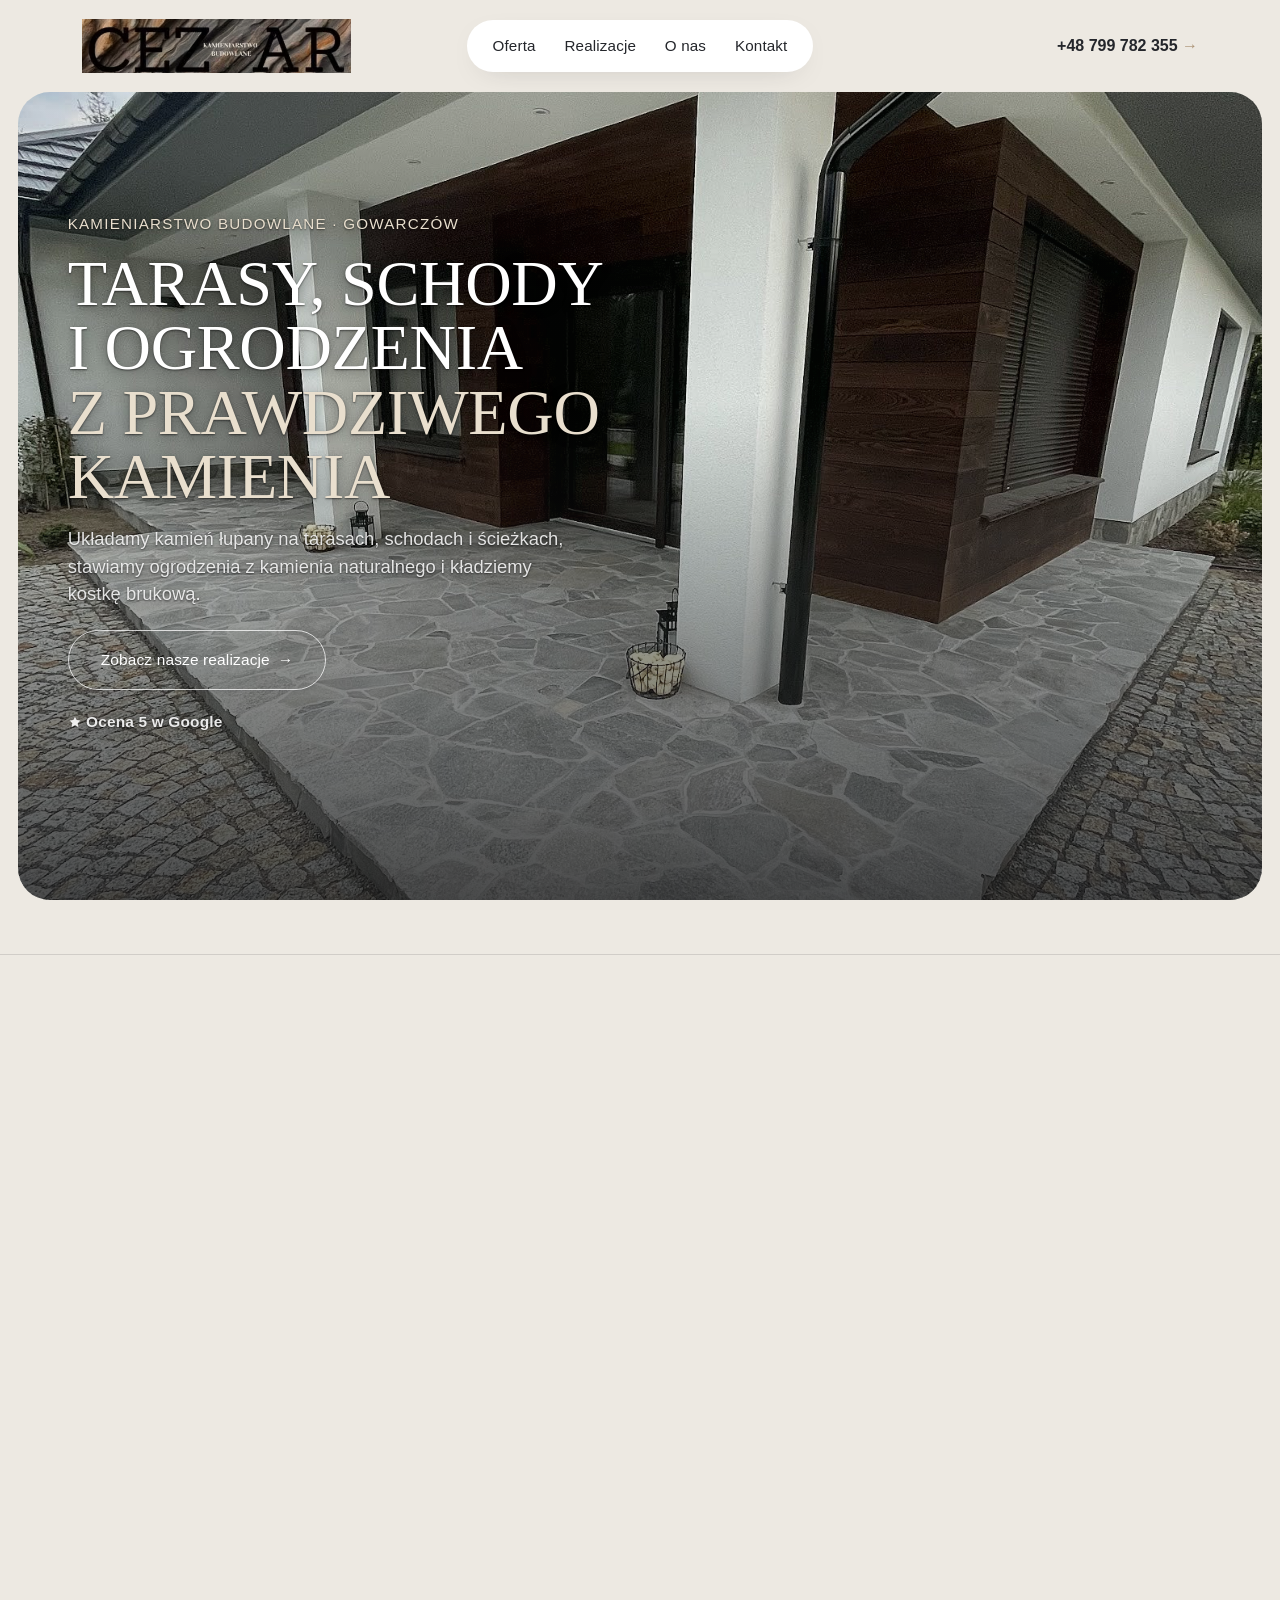
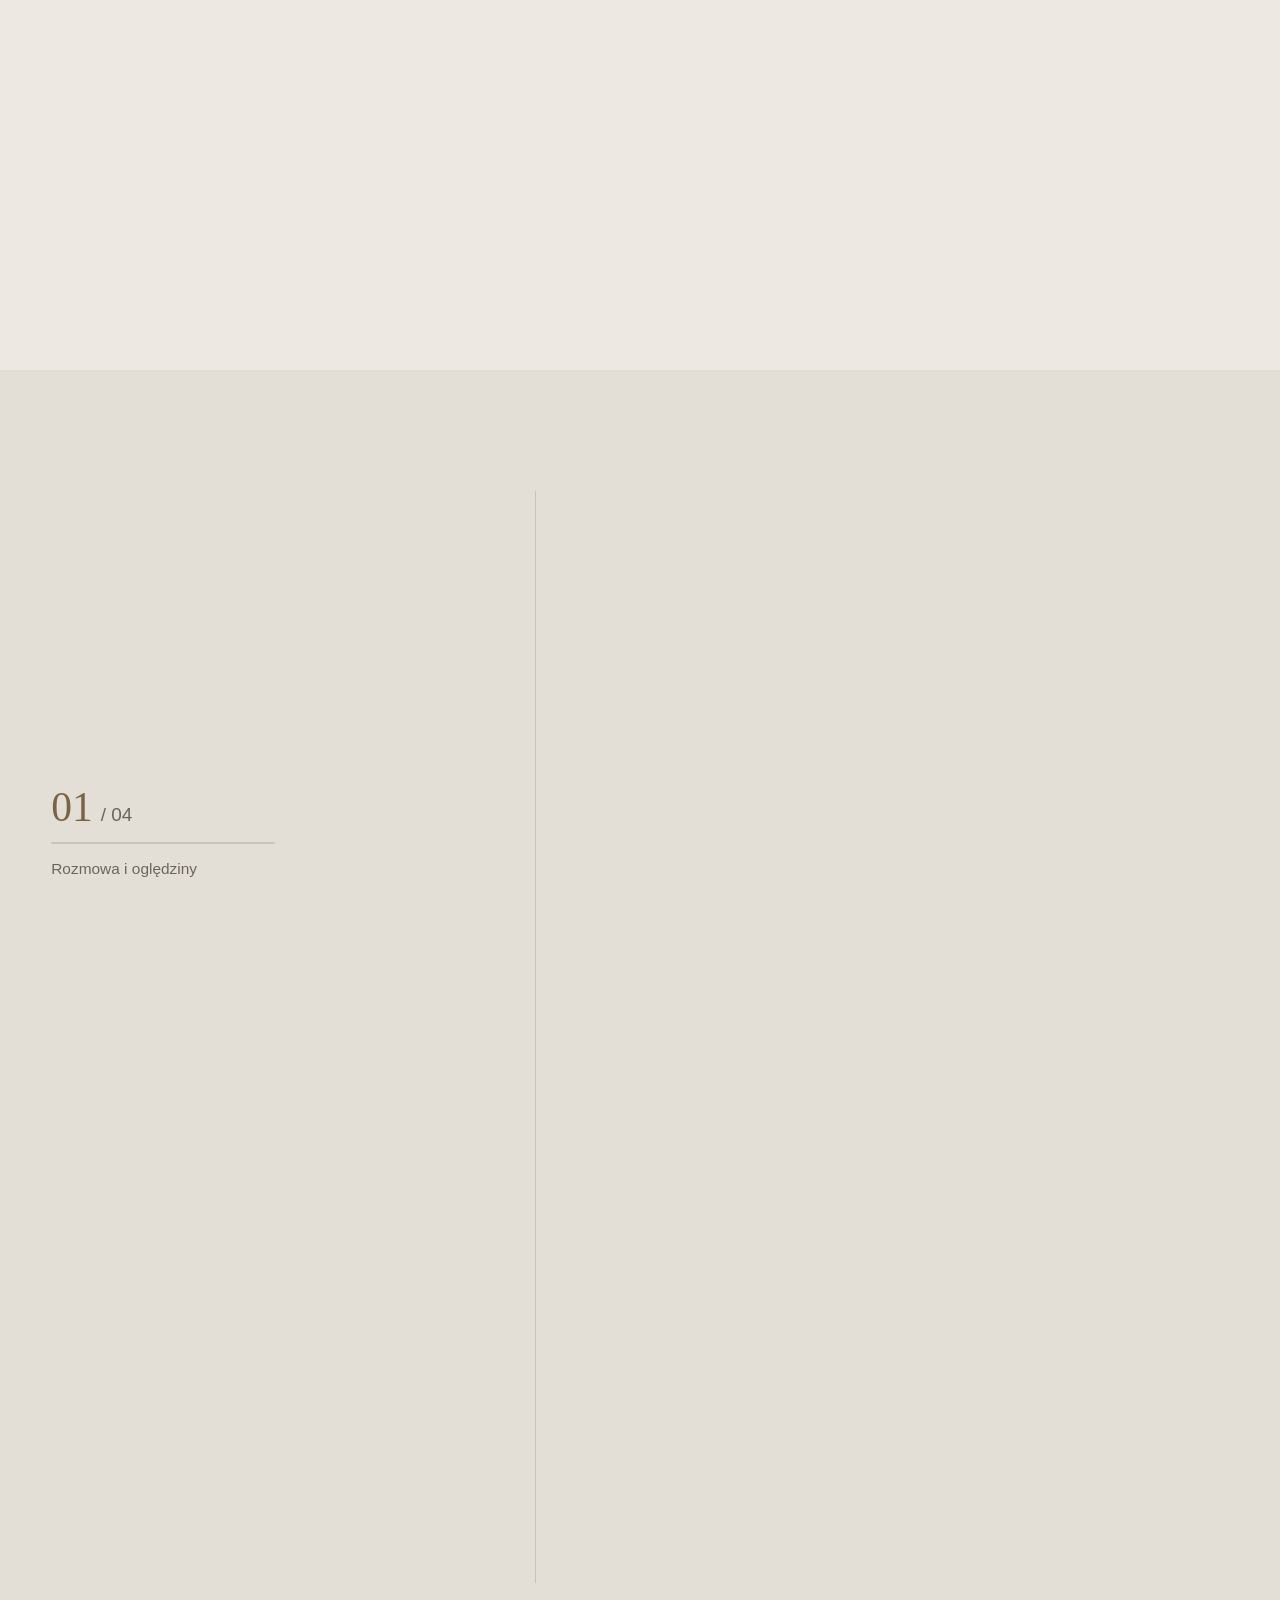
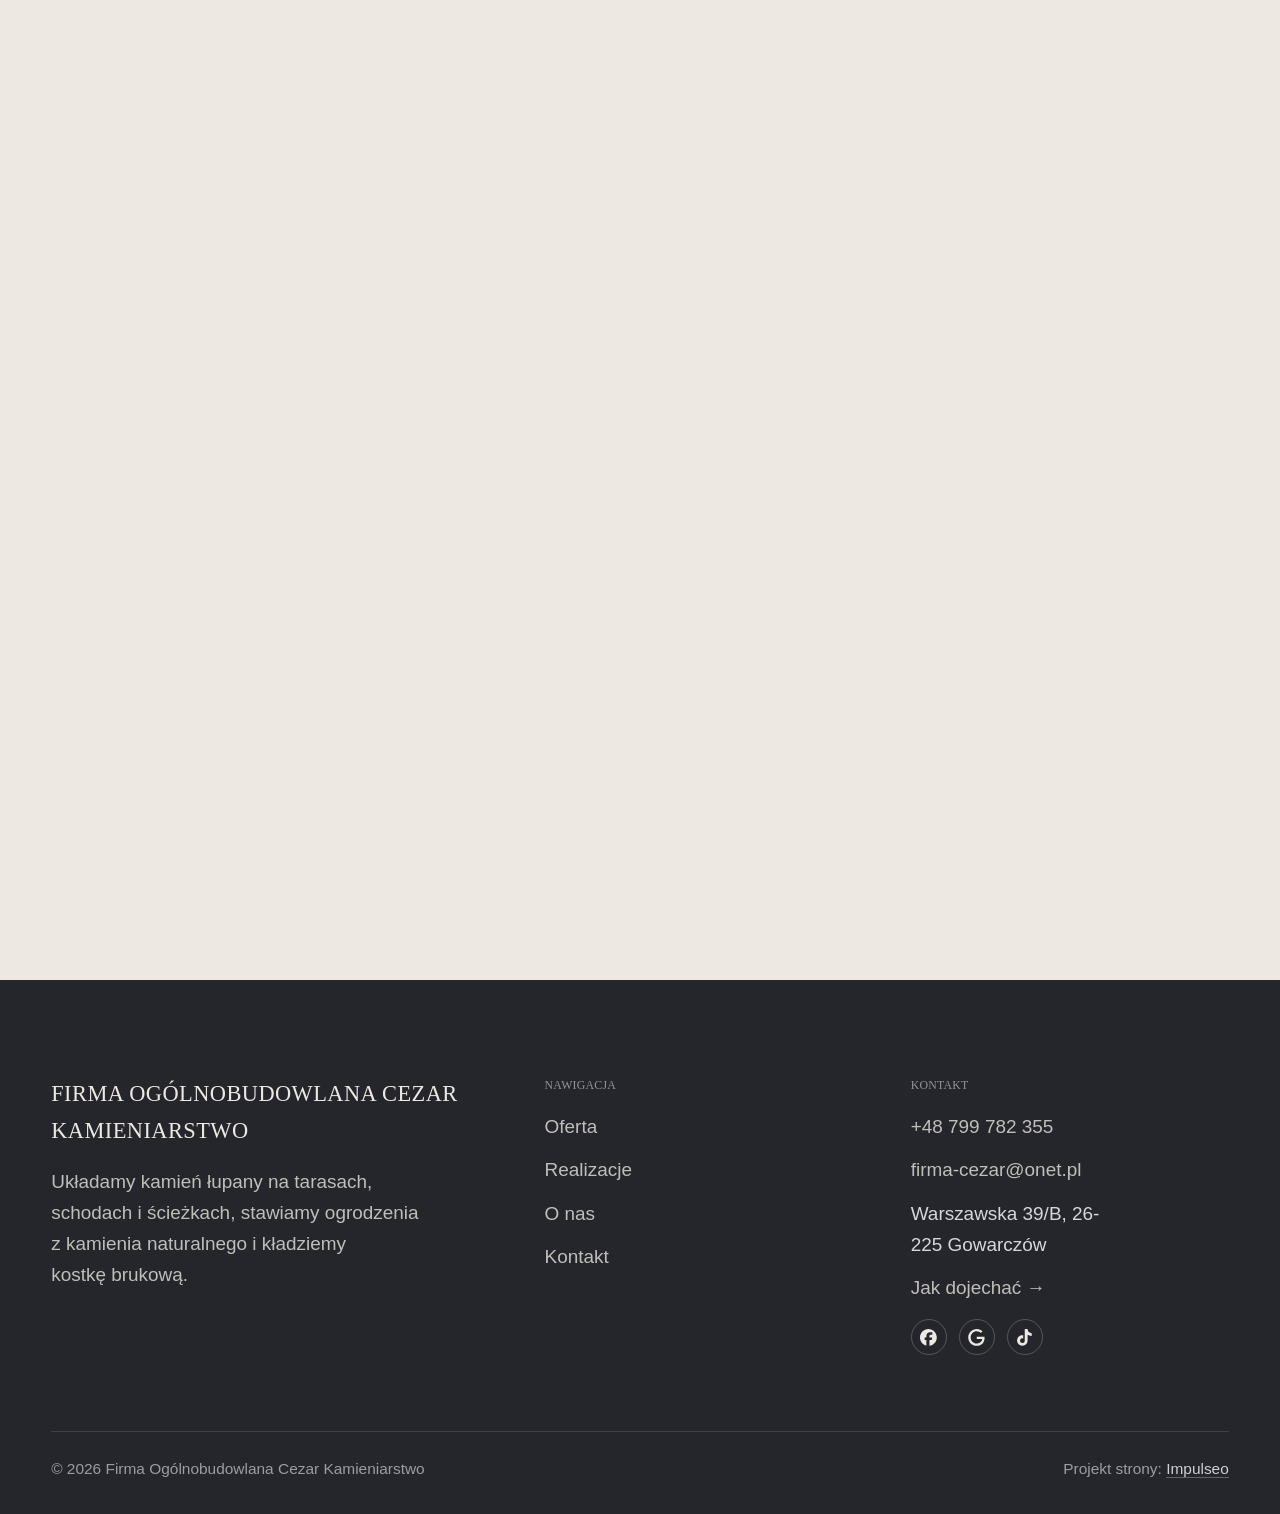
==== commit 396e7c90: "[claude-edit][cmt:82561470-653e-48e3-a78a-50ace526522e] przebudowa wyglądu wg klindworthroofing.com " ====
--- a/index.html
+++ b/index.html
@@ -22,6 +22,7 @@
 <link rel="preconnect" href="https://fonts.gstatic.com" crossorigin>
 <link href="https://fonts.googleapis.com/css2?family=Space+Grotesk:wght@500;600;700&family=DM+Sans:opsz,wght@9..40,400;9..40,500;9..40,600&display=swap" rel="stylesheet">
 <link rel="stylesheet" href="assets/styles.css?v=8db942ab">
+<link rel="stylesheet" href="assets/klind.css?v=1">
 </head>
 <body>
 
@@ -33,8 +34,8 @@
       <a href="realizacje.html">Realizacje</a>
       <a href="o-nas.html">O nas</a>
       <a href="kontakt.html">Kontakt</a>
-      <a href="tel:+48799782355" class="btn btn-accent">Zadzwoń +48 799 782 355</a>
     </nav>
+    <a class="nav-phone" href="tel:+48799782355">+48 799 782 355 <span aria-hidden="true">→</span></a>
     <button class="nav-toggle" aria-label="Menu"><span></span><span></span><span></span></button>
   </div>
 </header>
@@ -71,9 +72,14 @@
 </section>
 <section class="gateways-band">
   <div class="wrap">
+    <div class="kl-intro reveal">
+      <span class="eyebrow">Co robimy</span>
+      <h2>Co robimy</h2>
+      <p>Układamy kamień łupany na tarasach, schodach i ścieżkach, stawiamy ogrodzenia z kamienia naturalnego i kładziemy kostkę brukową. Zawsze z dobrym doborem materiału do domu i ogrodu oraz z dbałością o każdy szczegół.</p>
+    </div>
     <div class="gateways">
       <a href="oferta.html" class="gateway reveal"><img src="img/g9.jpg" alt="Tarasy z kamienia łupanego" loading="lazy" width="1600" height="1066" decoding="async"><span class="g-ttl">Tarasy z kamienia łupanego</span></a>
-      <a href="oferta.html" class="gateway reveal"><img src="img/g10.jpg" alt="Schody kamienne" loading="lazy" width="1600" height="1068" decoding="async"><span class="g-ttl">Schody kamienne</span></a>
+      <a href="oferta.html" class="gateway reveal"><img src="img/g10.jpg" alt="Schody kamienne" loading="lazy" width="1600" height="1068" decoding="async"><span class="g-ttl">Schody kamienne<small>Granit i łupek, solidnie.</small></span></a>
       <a href="oferta.html" class="gateway reveal"><img src="img/g11.jpg" alt="Ogrodzenia z kamienia" loading="lazy" width="1600" height="1067" decoding="async"><span class="g-ttl">Ogrodzenia z kamienia</span></a>
     </div>
   </div>
--- a/assets/klind.css
+++ b/assets/klind.css
@@ -0,0 +1,132 @@
+/* Motyw wzorowany na klindworthroofing.com: ciepły beż, grafit, piaskowy akcent, szeryfowe nagłówki VERSALIKAMI,
+   lekki pasek z logo, menu w białej pigułce na środku, telefon po prawej, duże zaokrąglone karty. Ładowany OSTATNI. */
+:root{
+  --paper:#EDE9E2;--paper-2:#E4DFD6;--paper-3:#DAD4C9;
+  --ink:#24262B;--ink-soft:#3A3C42;--muted:#6B665D;
+  --line:rgba(36,38,43,.14);
+  --accent:#AC9376;--accent-d:#8A7355;--accent-text:#7A6447;
+  --accent-soft:rgba(172,147,118,.14);
+  --dark:#24262B;
+  --font-display:'Fraunces','Times New Roman',serif;
+  --font-body:'Figtree','Inter',sans-serif;
+  --r-sm:22px;--r-md:26px;
+}
+body{background:var(--paper);color:var(--ink);font-family:var(--font-body)}
+h1,h2,h3{font-family:var(--font-display);font-weight:500;letter-spacing:-.005em;line-height:1.04;text-transform:uppercase}
+h3{text-transform:none;letter-spacing:0}
+.head h2::after{display:none}
+.head h2{padding-bottom:0}
+.eyebrow{color:var(--accent-text)!important;font-family:var(--font-body);font-weight:500;letter-spacing:.06em;text-transform:uppercase}
+.eyebrow::before{display:none!important}
+
+/* NAGŁÓWEK: zawsze jasny pasek (logo to ciemny napis), menu w białej pigułce */
+.nav,.nav.nav-solid{position:sticky;top:0;background:var(--paper);backdrop-filter:none;border:0;box-shadow:none}
+.nav.is-stuck,.nav.nav-solid.is-stuck{box-shadow:0 1px 0 var(--line)}
+.nav .nav-inner{display:grid;grid-template-columns:1fr auto 1fr;height:92px;align-items:center;max-width:none;padding-inline:clamp(1.2rem,2.4vw,2.2rem);position:relative}
+.nav.is-stuck .nav-inner{height:72px}
+.nav .brand-logo{height:54px;width:auto;max-width:none;justify-self:start;mix-blend-mode:multiply}
+.nav.is-stuck .brand-logo{height:46px}
+.nav .nav-links{flex:none;justify-content:center;background:#fff;border-radius:999px;padding:.3rem 1.6rem;gap:1.8rem;box-shadow:0 8px 30px -18px rgba(36,38,43,.35)}
+.nav .nav-links a:not(.btn-accent),.nav.nav-solid .nav-links a:not(.btn-accent){color:var(--ink);font-weight:500;font-size:.95rem;letter-spacing:.01em;text-transform:none;padding-block:.55rem}
+.nav .nav-links a:not(.btn-accent):hover,.nav .nav-links a.active:not(.btn-accent){color:var(--accent-text)}
+.nav .nav-links a:not(.btn-accent)::after,.nav.nav-solid .nav-links a:not(.btn-accent)::after{background:var(--accent);bottom:.35rem}
+.nav-phone{justify-self:end;font-weight:600;color:var(--ink);font-size:1rem;white-space:nowrap}
+.nav-phone span{color:var(--accent);display:inline-block;transition:transform .25s}
+.nav-phone:hover span{transform:translateX(4px)}
+.nav .nav-toggle span,.nav.nav-solid .nav-toggle span{background:var(--ink)}
+
+/* HERO */
+.hero-fach{min-height:clamp(520px,calc(100svh - 92px),860px);align-items:flex-end;margin:0 clamp(.6rem,1.4vw,1.2rem);border-radius:32px;overflow:hidden}
+.hero-fach::after{background:linear-gradient(0deg,rgba(24,24,26,.78) 0%,rgba(24,24,26,.45) 32%,rgba(24,24,26,.08) 62%,rgba(24,24,26,.12) 100%)}
+.hf-panel{padding:0 0 clamp(2.4rem,7vh,4.5rem);width:min(92%,1280px)}
+.hf-inner{max-width:40rem}
+.hf-kicker{font-family:var(--font-body);font-weight:500;letter-spacing:.08em;color:#E9DFCE!important;font-size:.95rem}
+.hf-kicker::before{display:none!important}
+.hf-title{font-family:var(--font-display);font-weight:500;text-transform:uppercase;letter-spacing:-.005em;line-height:1;font-size:clamp(2.6rem,1.5rem + 4.6vw,5.4rem)}
+.hf-title em{font-style:normal;color:#E9DFCE}
+.hf-lead{font-size:1.15rem;max-width:34rem}
+.hf-phone{display:none}
+.hf-trust{margin-top:1.2rem}
+.btn,.hf-actions .btn{border-radius:999px;font-family:var(--font-body);font-weight:500;letter-spacing:.01em;text-transform:none}
+.btn-accent{background:transparent;color:var(--ink);border:1px solid var(--accent-d)}
+.btn-accent:hover{background:var(--accent);color:#fff}
+.hero-fach .btn-accent{color:#fff;border-color:rgba(255,255,255,.75)}
+.hero-fach .btn-accent:hover{background:#fff;color:var(--ink)}
+.hero-fach .hf-ghost{display:none}
+.btn-ghost{border-color:var(--accent-d);color:var(--ink)}
+.btn-light{background:#fff;color:var(--ink);border-radius:999px}
+
+/* PASKI */
+.fach-promise{background:var(--paper)}
+.fp-row li{font-family:var(--font-body);font-weight:500;letter-spacing:.06em;color:var(--accent-text)}
+.fp-row li:not(:last-child)::after{background:var(--accent)}
+.opinie-mini{display:none}
+
+/* CO ROBIMY */
+.gateways-band{padding-block:clamp(4rem,9vw,7.5rem)}
+.kl-intro{max-width:46rem;margin:0 auto clamp(2.5rem,5vw,4rem);text-align:center}
+.kl-intro .eyebrow{display:block;margin-bottom:1rem}
+.kl-intro h2{font-size:clamp(2.2rem,1.4rem + 3vw,4rem);margin-bottom:1.4rem;position:relative}
+.kl-intro p{color:var(--ink-soft);font-size:1.12rem;line-height:1.65}
+.gateways{gap:1.2rem}
+.gateway{border-radius:28px;aspect-ratio:4/5}
+.gateway::after{background:linear-gradient(180deg,transparent 45%,rgba(24,24,26,.78))}
+.gateway .g-ttl{font-family:var(--font-display);font-weight:500;text-transform:uppercase;font-size:clamp(1.3rem,1rem + 1vw,1.9rem);line-height:1.05;padding:2rem 1.8rem}
+.gateway .g-ttl small{text-transform:none;font-family:var(--font-body);font-size:.95rem;margin-top:.6rem}
+
+/* SEKCJE */
+section{background:transparent}
+.proces,.proces-os{background:var(--paper-2)}
+.proces-line .pno,.proc-count .pc-cur{font-family:var(--font-display);color:var(--accent-text)}
+.gallery .tile,.tile img{border-radius:24px}
+.fach-uslugi .fu-row{border-color:var(--line)}
+.fu-name{font-family:var(--font-display);font-weight:500;font-size:1.5rem;text-transform:uppercase}
+.fu-desc{color:var(--ink-soft)}
+.fu-cta{color:var(--accent-text)}
+.fu-row::before{background:var(--accent)}
+.opinie{background:var(--paper-2)}
+.op-card{background:#fff;border:0;border-radius:26px}
+.op-card blockquote{font-family:var(--font-display);font-size:1.25rem;line-height:1.45;color:var(--ink)}
+.op-star{color:var(--accent-d)}
+.stopklatka{border-radius:0}
+.obszar-list li{border-radius:999px}
+.obszar-mapa iframe{border-radius:26px!important}
+
+/* CTA + STOPKA */
+.cta{background:var(--paper)}
+.cta::before{display:none}
+.cta .wrap{grid-template-columns:1fr;text-align:center;justify-items:center;padding-block:clamp(2rem,5vw,4rem)}
+.cta h2{color:var(--ink);max-width:18ch;font-size:clamp(2.4rem,1.4rem + 4vw,5rem)}
+.cta p{color:var(--ink-soft)}
+.cta .eyebrow{color:var(--accent-text)!important}
+.cta-actions{flex-direction:row;flex-wrap:wrap;justify-content:center}
+.cta .btn-light{background:var(--ink);color:#fff}
+.cta .btn-ghost-cta{color:var(--ink);border-color:var(--accent-d)}
+footer{background:var(--dark);color:#EDE9E2}
+.foot-brand .name,.foot-col h4{font-family:var(--font-display);font-weight:500;text-transform:uppercase;letter-spacing:.02em}
+.foot-col a,.foot-brand p{color:rgba(237,233,226,.78)}
+
+/* PODSTRONY */
+.pagehead{border-radius:0 0 36px 36px;overflow:hidden}
+.pagehead h1{font-size:clamp(2.4rem,1.4rem + 3.6vw,4.6rem)}
+.pagehead .eyebrow{color:#E9DFCE!important}
+
+@media(max-width:820px){
+  .nav .nav-inner{grid-template-columns:auto 1fr auto auto;height:72px;gap:.6rem}
+  .nav-phone{font-size:.88rem;justify-self:end}
+  .nav-phone span{display:none}
+  .nav-toggle{justify-self:end}
+  .nav .nav-links{position:fixed;inset:72px 0 auto 0;border-radius:0 0 24px 24px;padding:1rem 1.4rem;box-shadow:0 20px 40px -20px rgba(0,0,0,.35)}
+  .gateway{aspect-ratio:4/3}
+  .hf-title{font-size:clamp(2.2rem,9vw,3.2rem)}
+  .nav .brand-logo{height:44px}
+}
+@media(max-width:480px){.nav-phone{font-size:.8rem}.nav .brand-logo{height:38px}}
+
+/* poprawki */
+.nav::after,.nav::before{display:none!important;content:none!important}
+.hf-title{font-size:clamp(2.3rem,1.3rem + 3.4vw,4.3rem)}
+.hf-lead{margin-bottom:1.4rem}
+.hf-actions{margin-top:1.2rem}
+.hf-trust{border-top:0;padding-top:0}
+@media(max-width:820px){.nav .nav-inner{grid-template-columns:1fr auto}.nav-phone{display:none}}
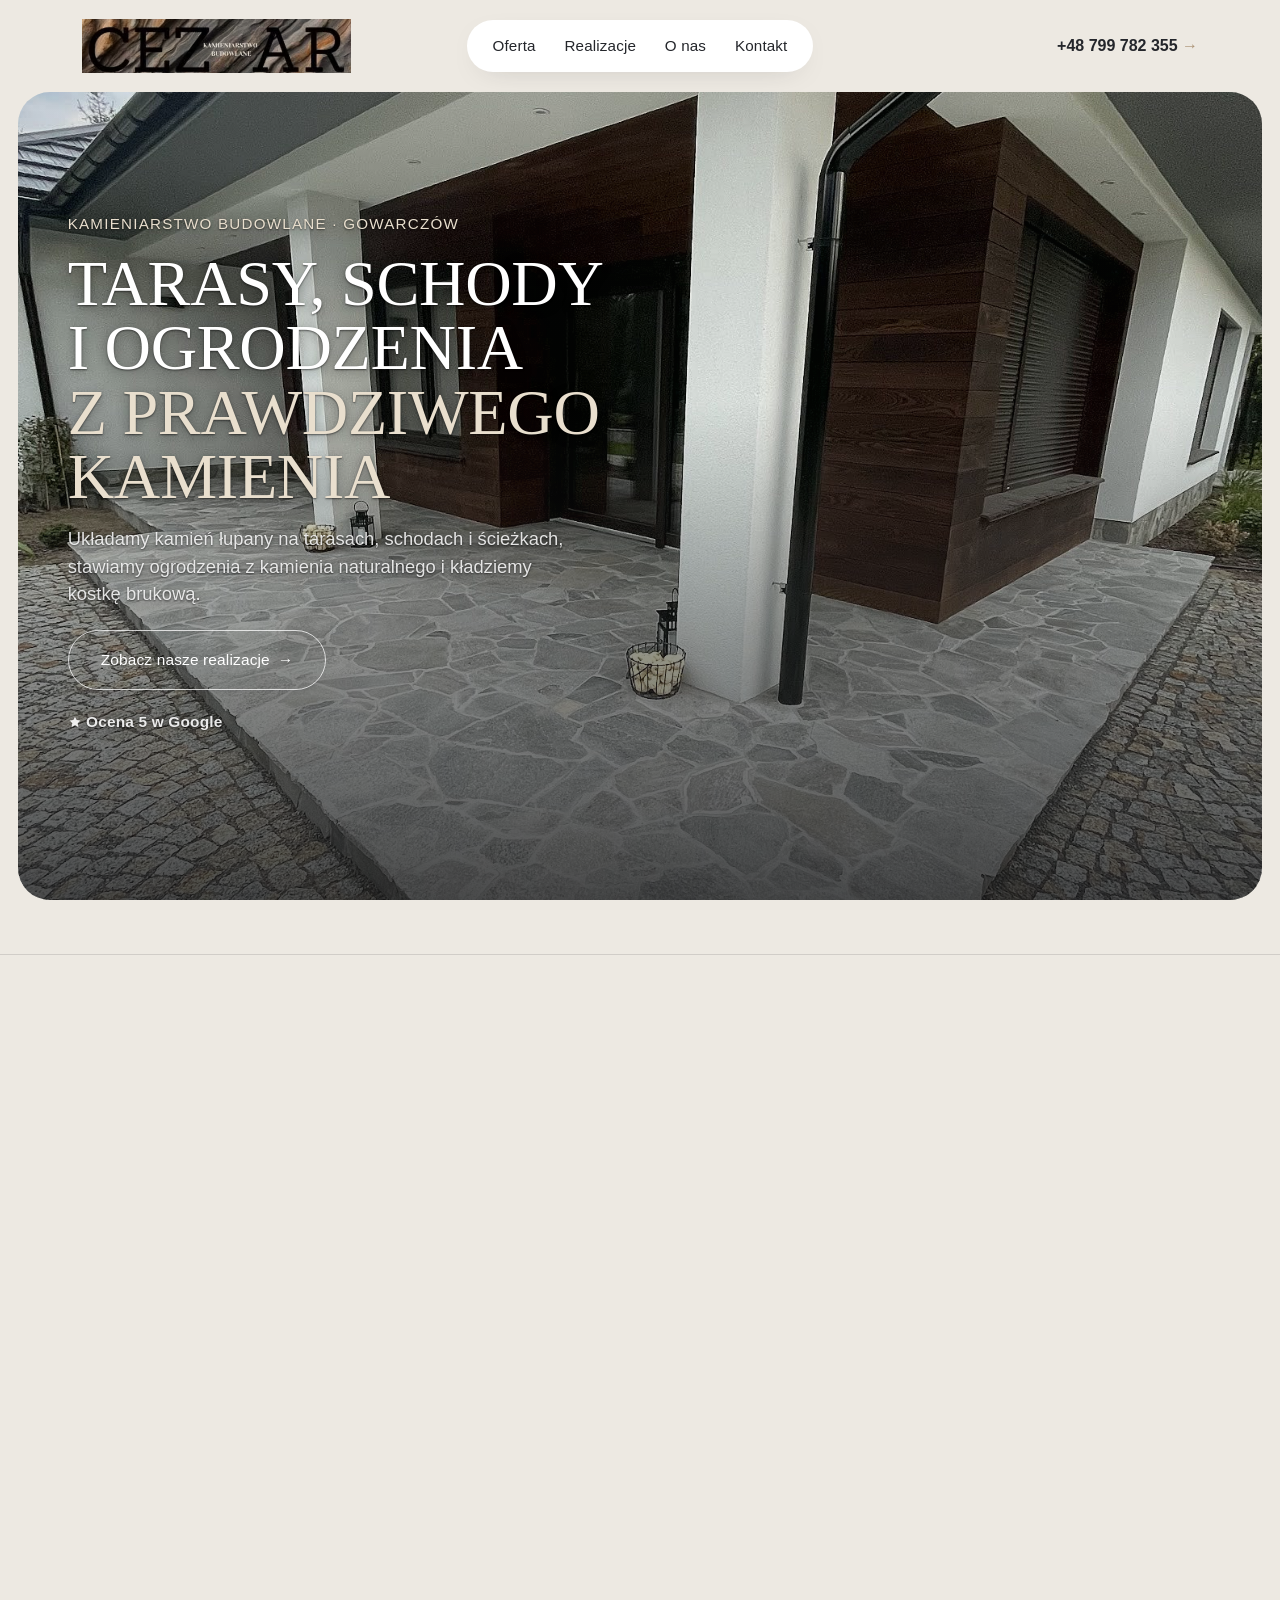
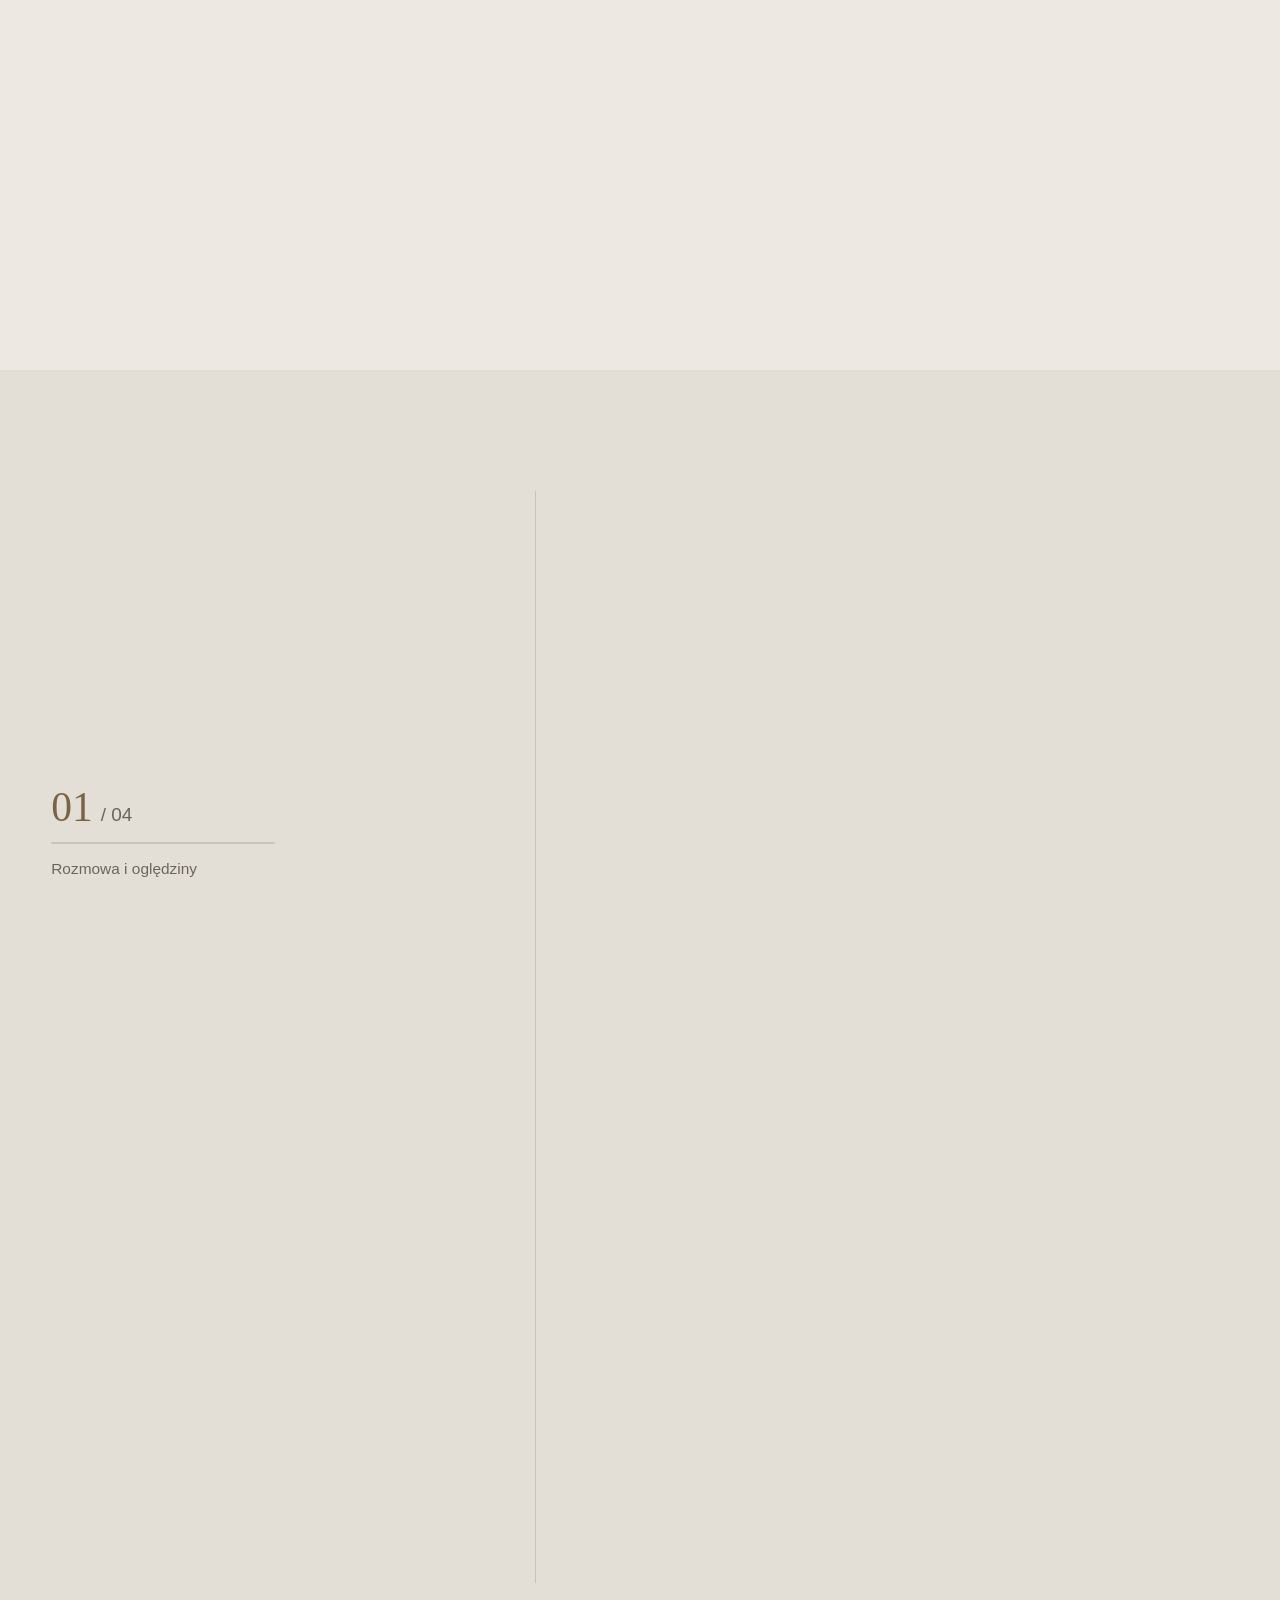
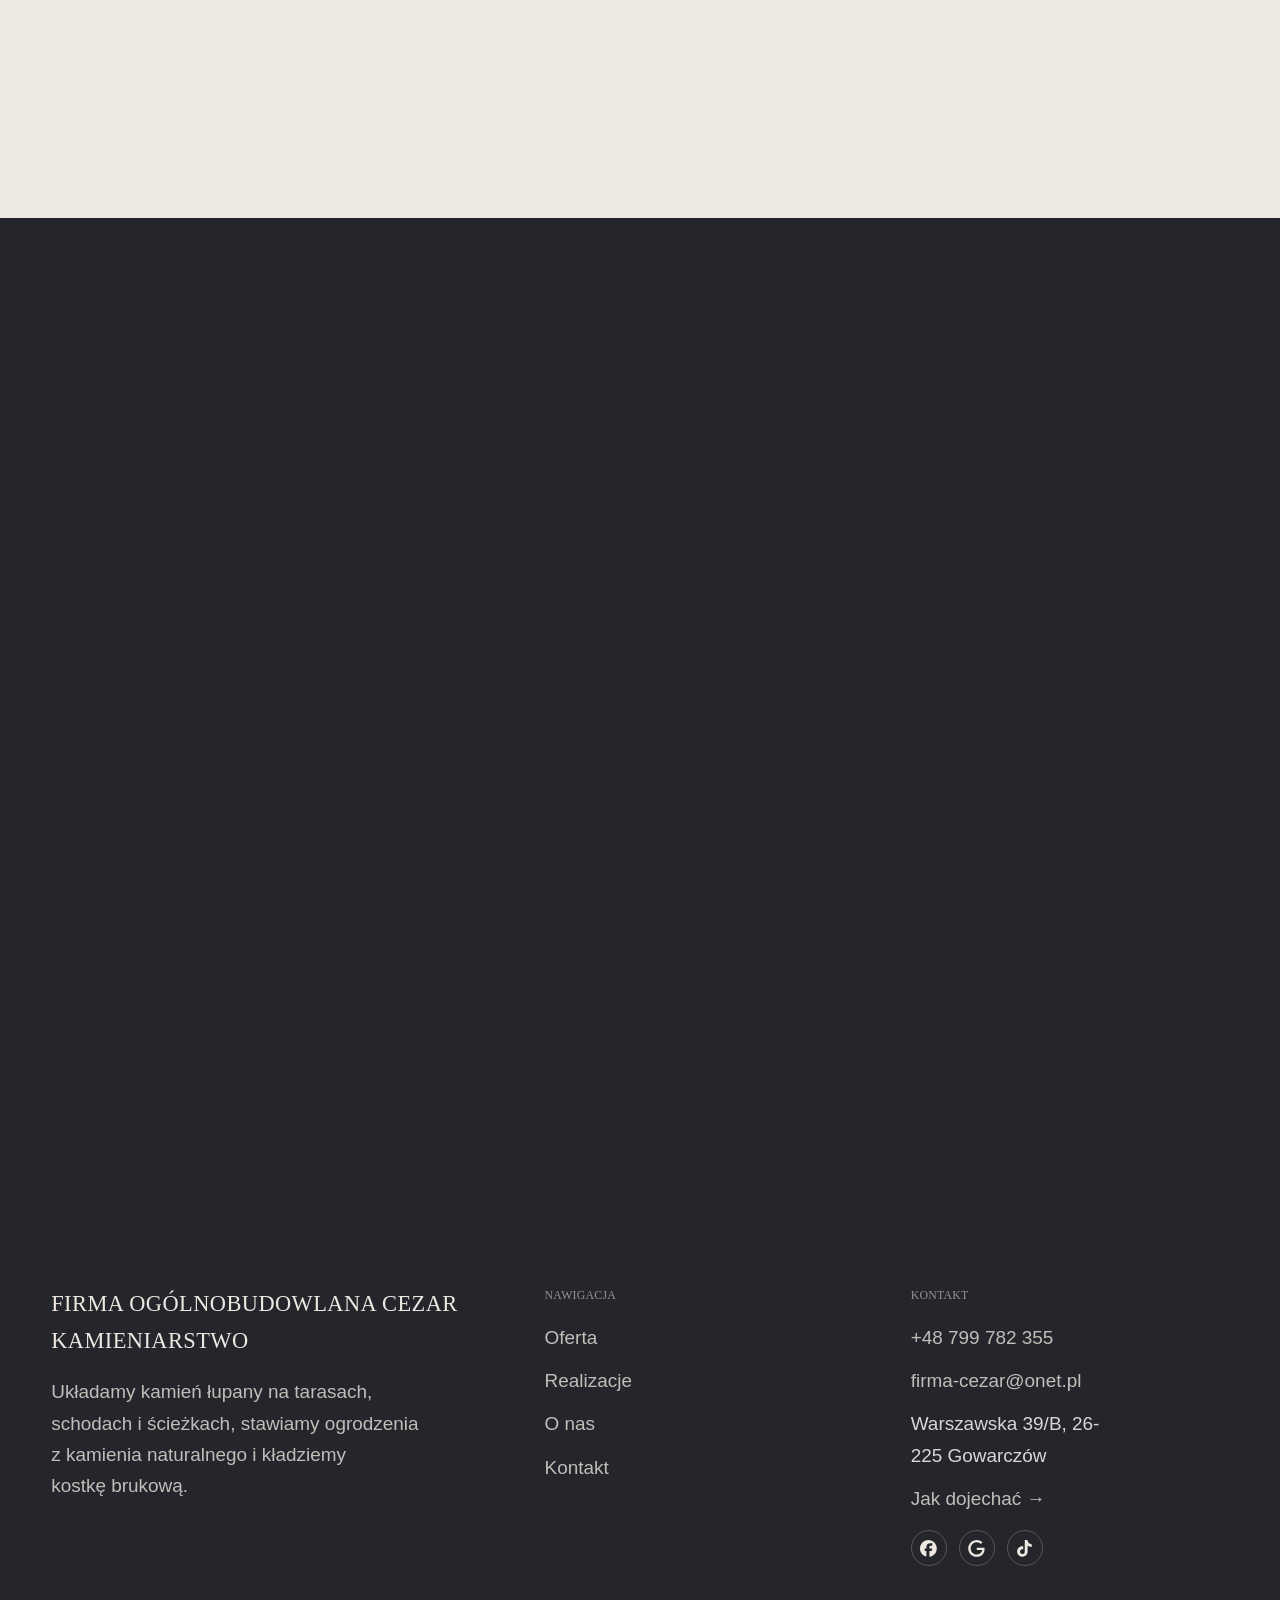
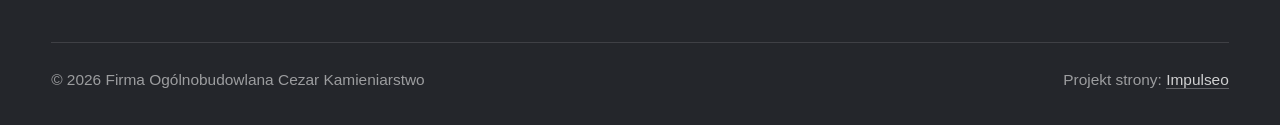
==== commit 263caed3: "[claude-edit][cmt:32d112f5-e2eb-4f86-8c99-69749785fbea] ciemne bloki jak na wzorcu: realizacje z wie" ====
--- a/index.html
+++ b/index.html
@@ -104,11 +104,11 @@
     </ol>
   </div>
 </section>
-<section>
+<section class="kl-dark kl-work">
   <div class="wrap">
     <div class="head reveal">
       <span class="eyebrow">Realizacje</span>
-      <h2>Nasze realizacje</h2>
+      <h2>Realizacje</h2>
       <p>Zdjęcia z naszych budów: kamień łupany na tarasach i schodach, ogrodzenia, murki i ścieżki w ogrodach.</p>
     </div>
     <div class="gallery">
@@ -169,11 +169,12 @@
     </div>
   </div>
 </section>
-<section class="cta">
+<section class="cta kl-dark kl-cta">
   <div class="wrap">
     <div class="reveal">
       <span class="eyebrow">Współpraca</span>
       <h2>Masz pomysł na podwórko? Zadzwoń po wycenę.</h2>
+      <a class="kl-bigphone" href="tel:+48799782355">+48 799 782 355</a>
       <p>Zadzwoń lub napisz - przyjedziemy, obejrzymy i podamy jasną cenę. Bez zobowiązań.</p>
     </div>
     <div class="cta-actions reveal">
--- a/assets/klind.css
+++ b/assets/klind.css
@@ -130,3 +130,21 @@
 .hf-actions{margin-top:1.2rem}
 .hf-trust{border-top:0;padding-top:0}
 @media(max-width:820px){.nav .nav-inner{grid-template-columns:1fr auto}.nav-phone{display:none}}
+
+/* CIEMNE BLOKI jak na wzorcu (czarne sekcje z wielkimi nagłówkami) */
+.kl-dark{background:var(--dark)!important;color:#EDE9E2}
+.kl-dark h2,.kl-dark .head h2{color:#EDE9E2}
+.kl-dark p{color:rgba(237,233,226,.78)}
+.kl-dark .eyebrow{color:#C9B89C!important}
+.kl-work .head{text-align:left;max-width:none}
+.kl-work .head h2{font-size:clamp(3.2rem,1.5rem + 8vw,9rem);line-height:.95;margin-bottom:1rem}
+.kl-work{padding-block:clamp(4rem,9vw,8rem)}
+.kl-work .gallery .tile,.kl-work .gallery .tile img{border-radius:28px}
+.kl-work .btn-accent{color:#EDE9E2;border-color:rgba(237,233,226,.6)}
+.kl-work .btn-accent:hover{background:#EDE9E2;color:var(--ink)}
+.kl-cta h2{color:#EDE9E2}
+.kl-bigphone{display:block;font-family:var(--font-display);font-size:clamp(2.2rem,1rem + 6vw,6rem);line-height:1.05;color:#EDE9E2;margin:1.2rem 0 .8rem;text-decoration:none}
+.kl-bigphone:hover{color:#C9B89C}
+.cta.kl-cta .btn-light{background:#EDE9E2;color:var(--ink)}
+.cta.kl-cta .btn-ghost-cta{color:#EDE9E2;border-color:rgba(237,233,226,.6)}
+.cta.kl-cta p,.cta.kl-cta .eyebrow{color:rgba(237,233,226,.8)}
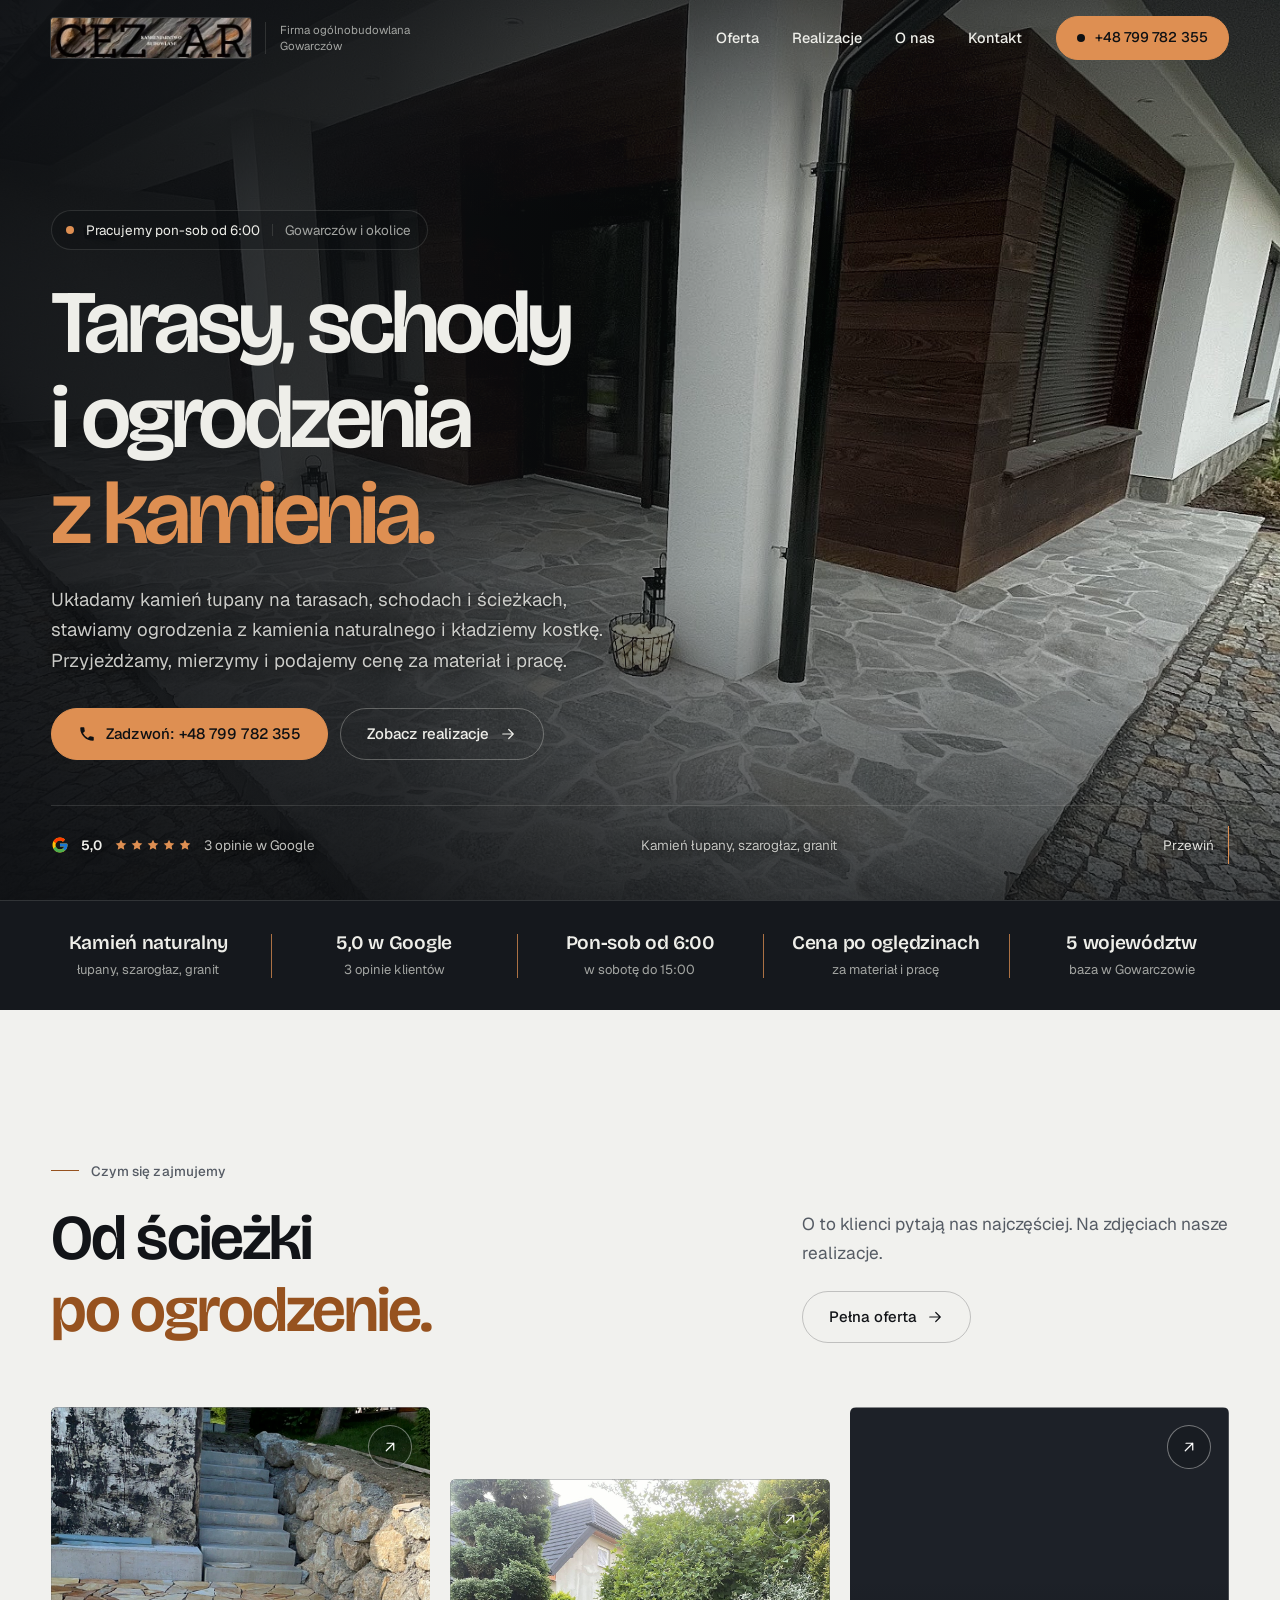
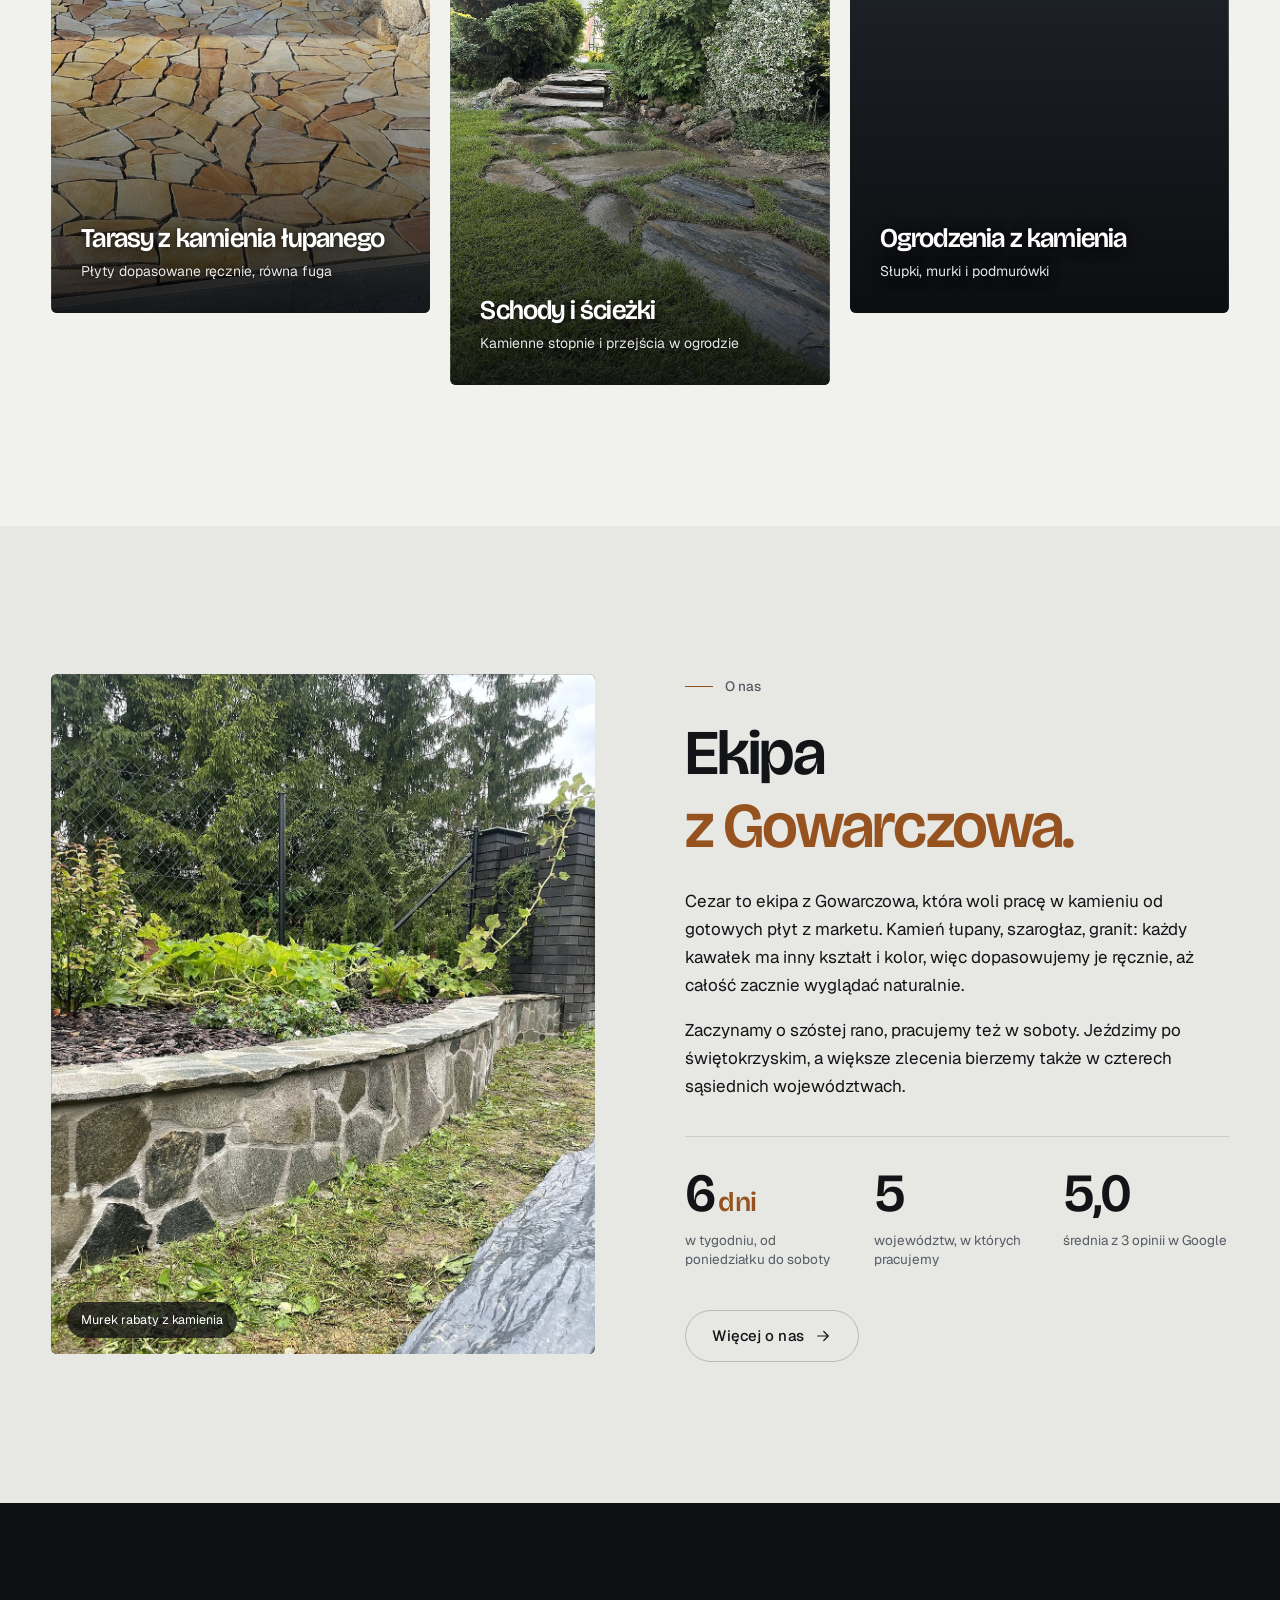
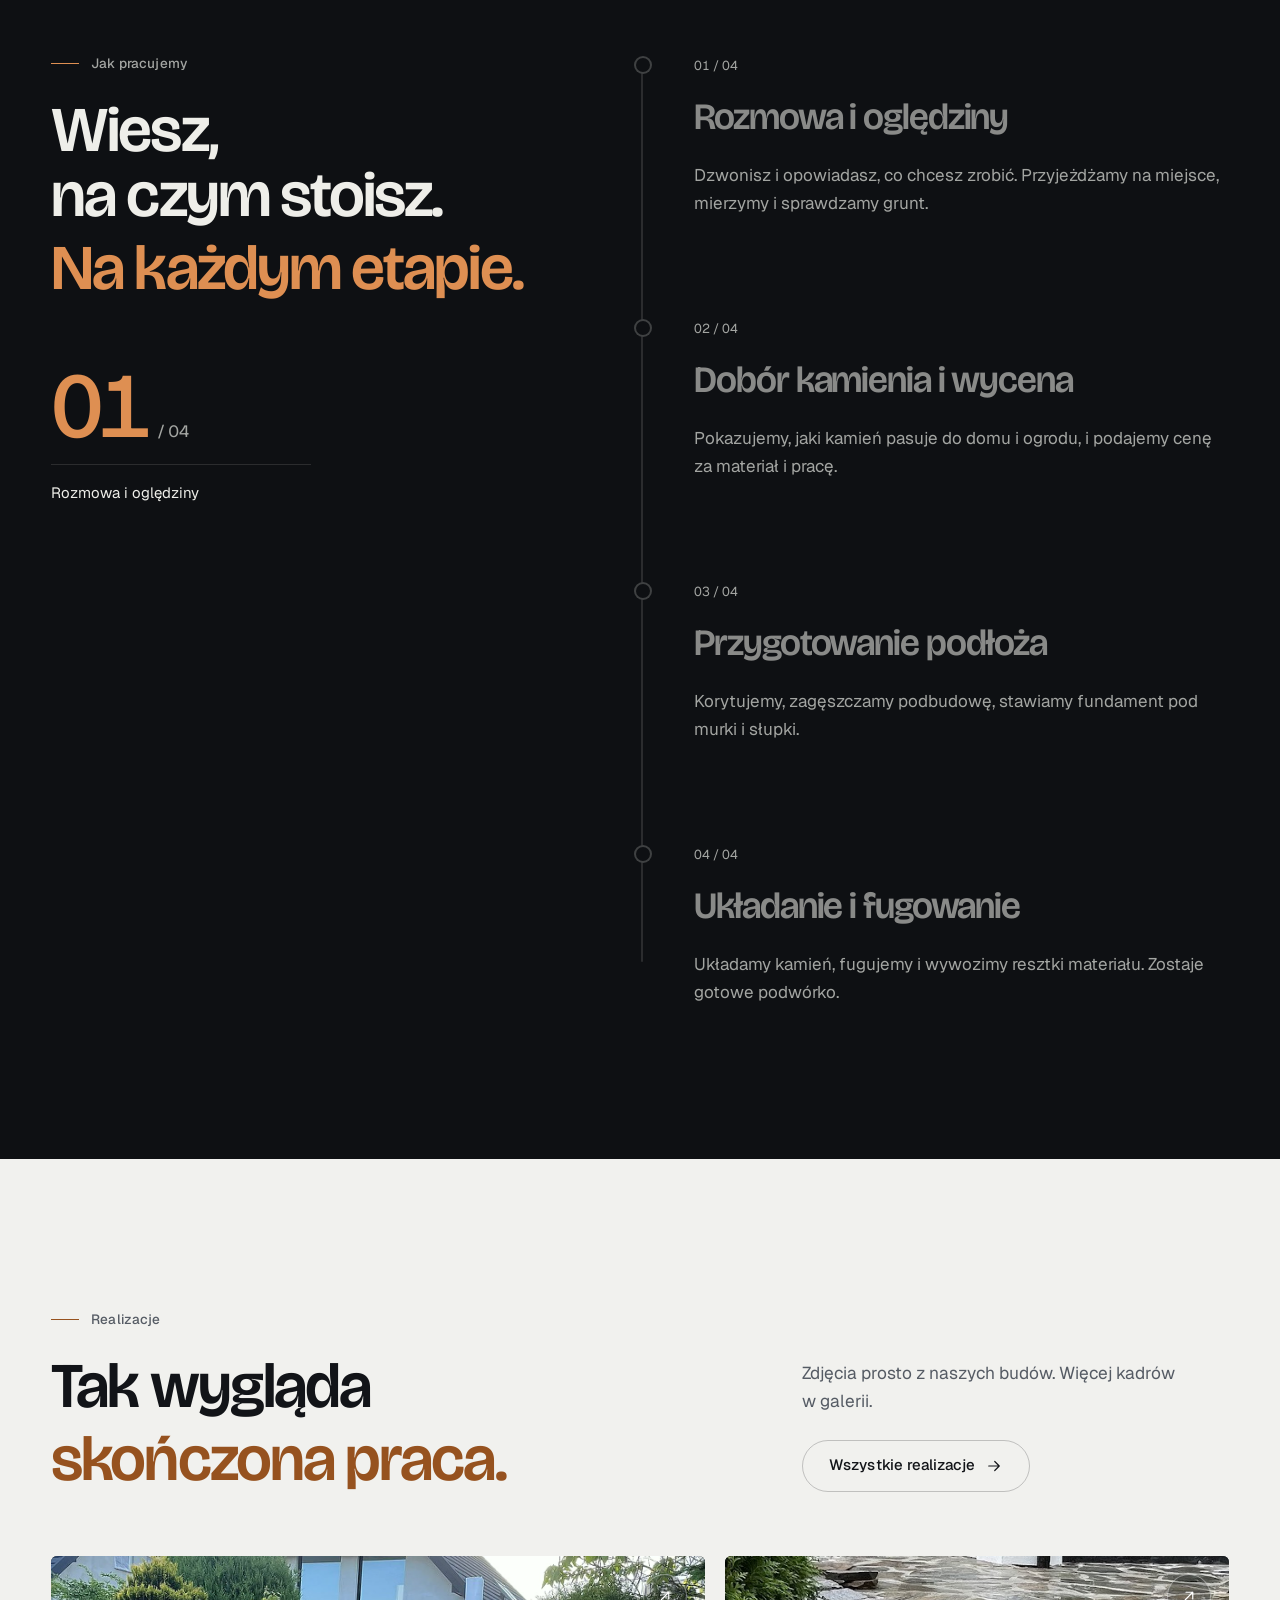
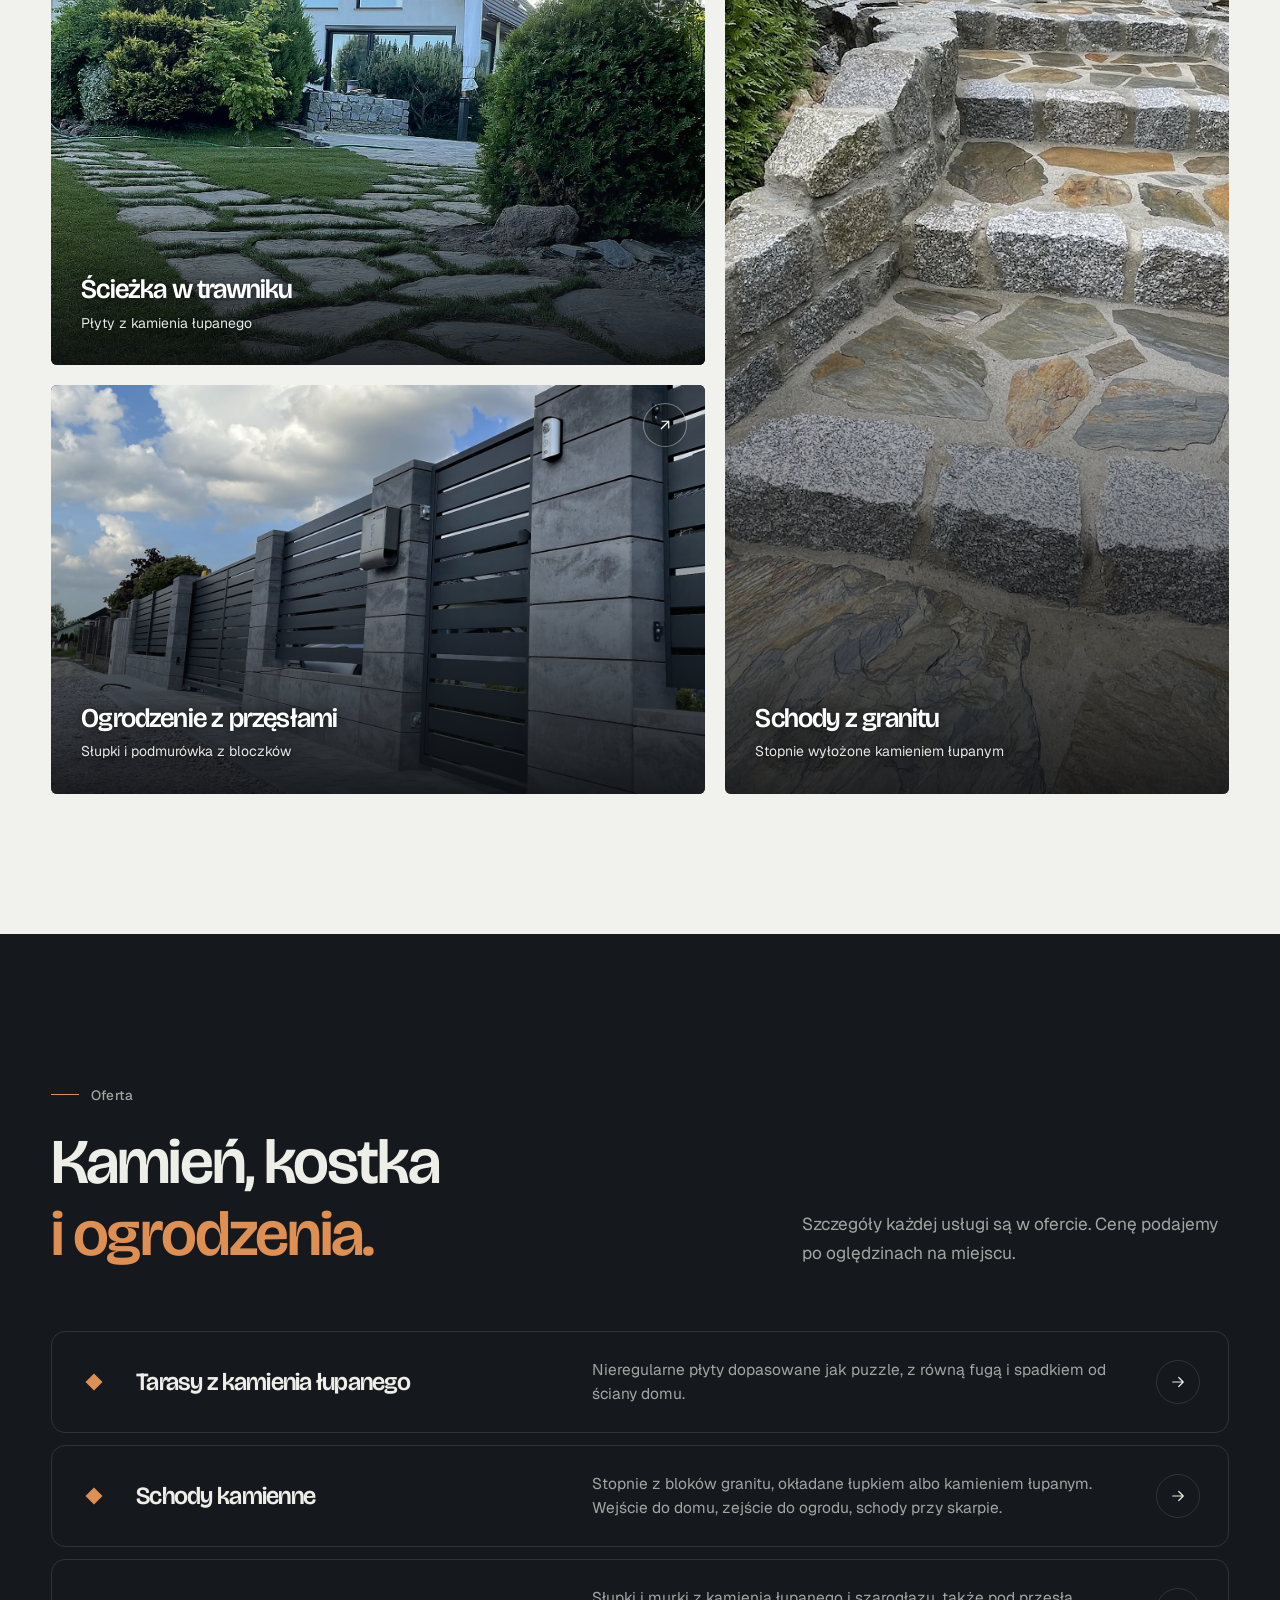
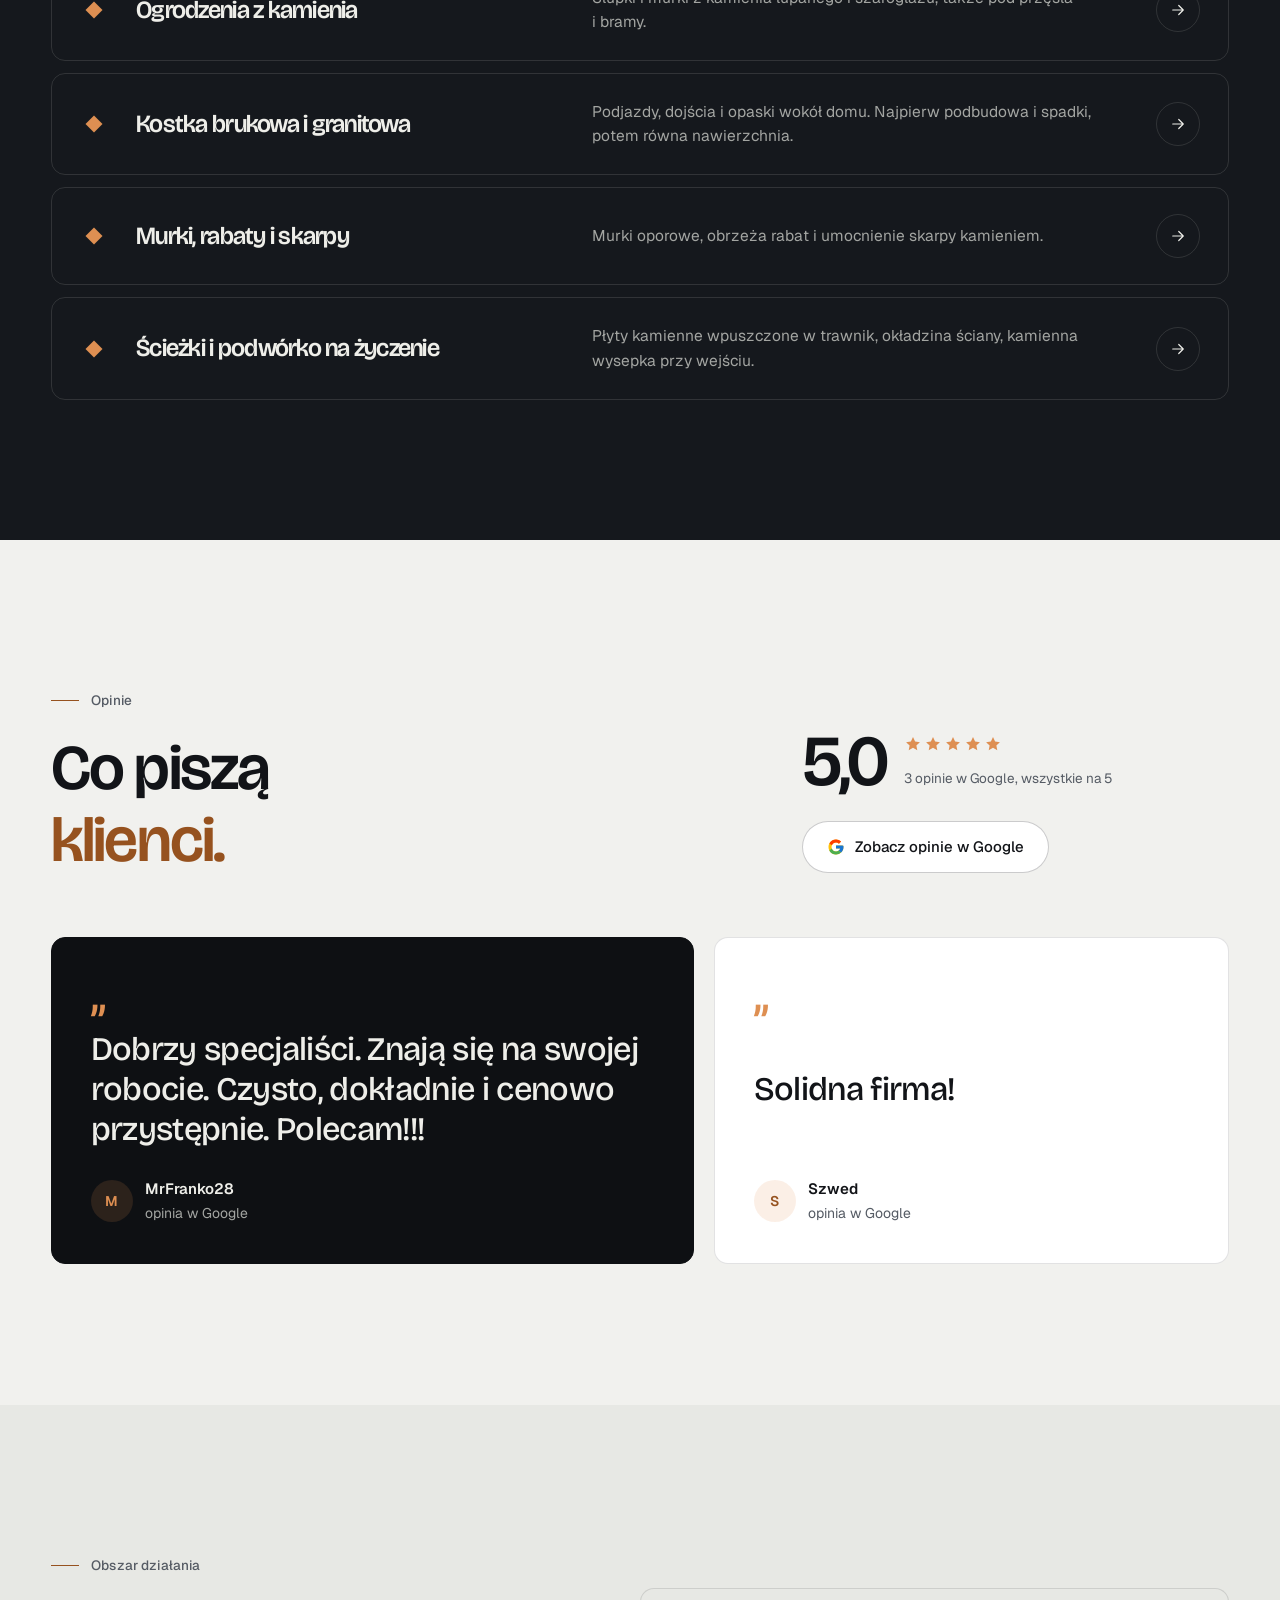
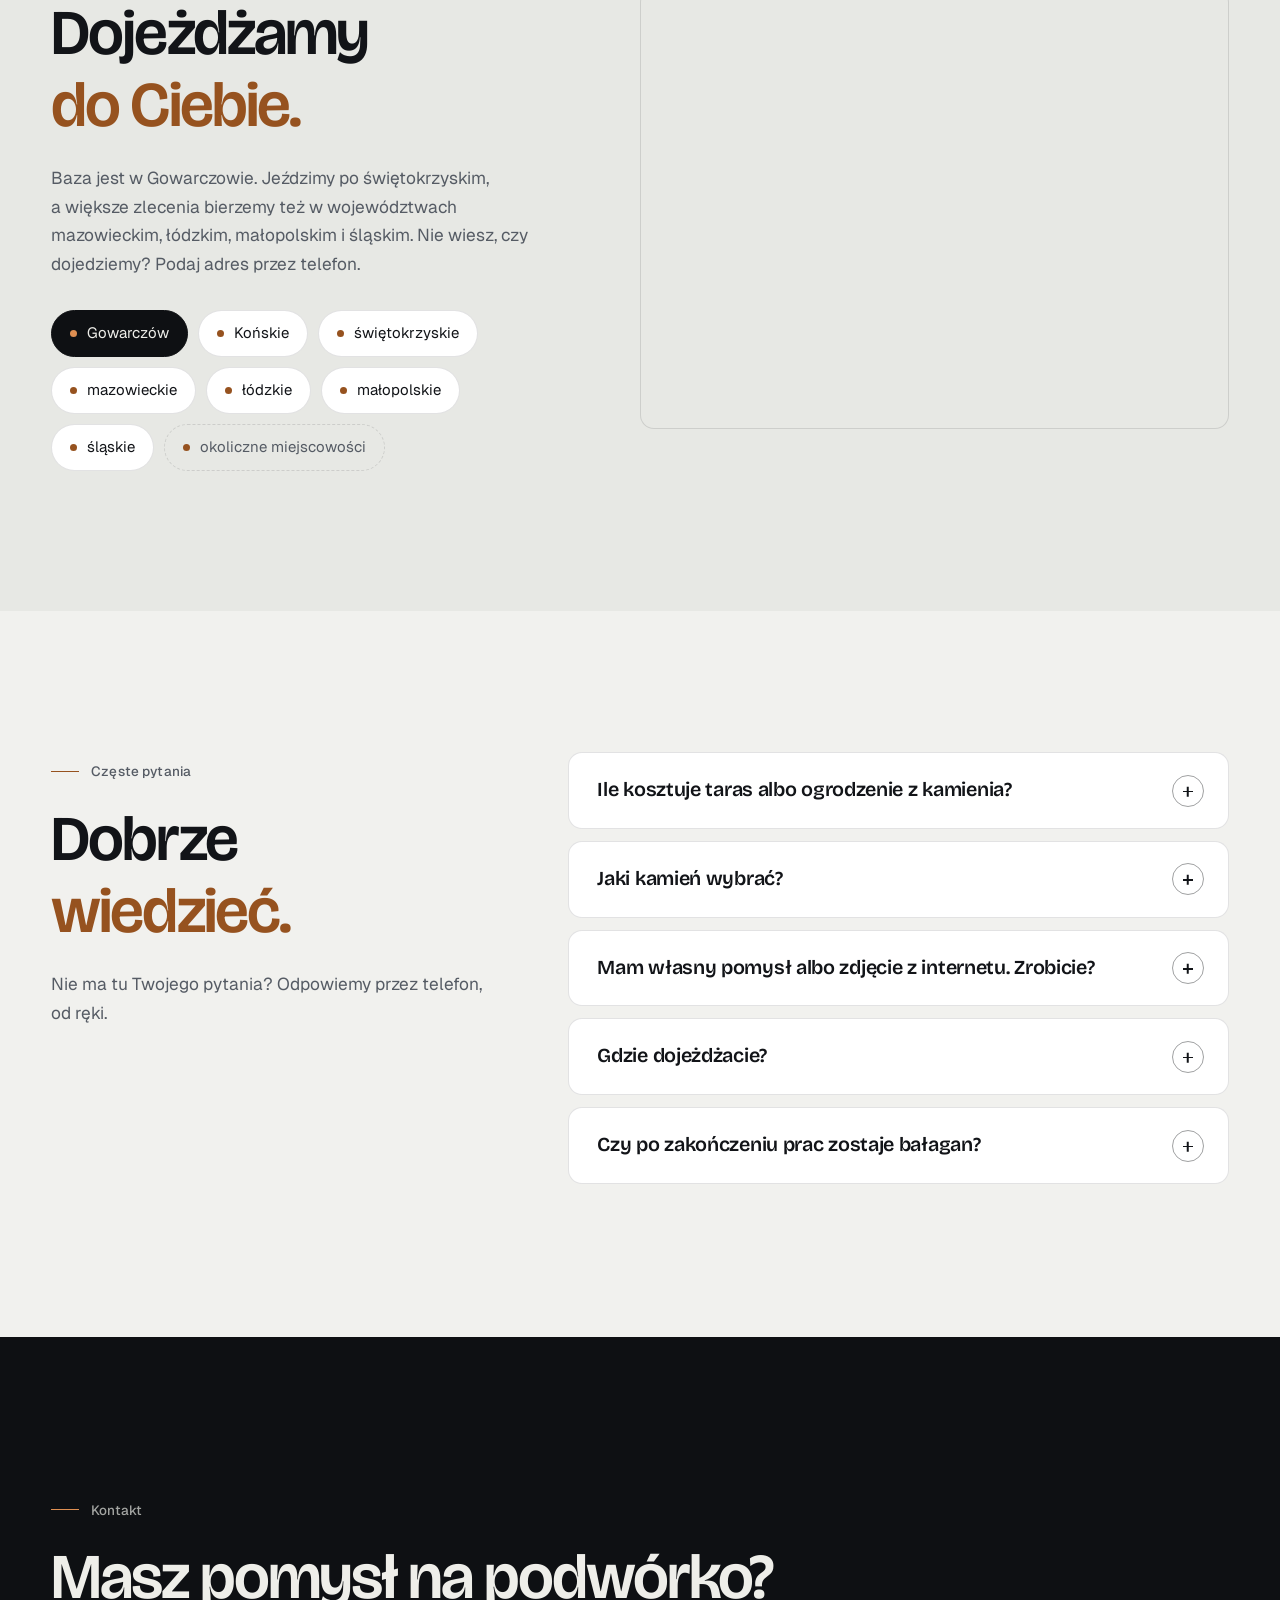
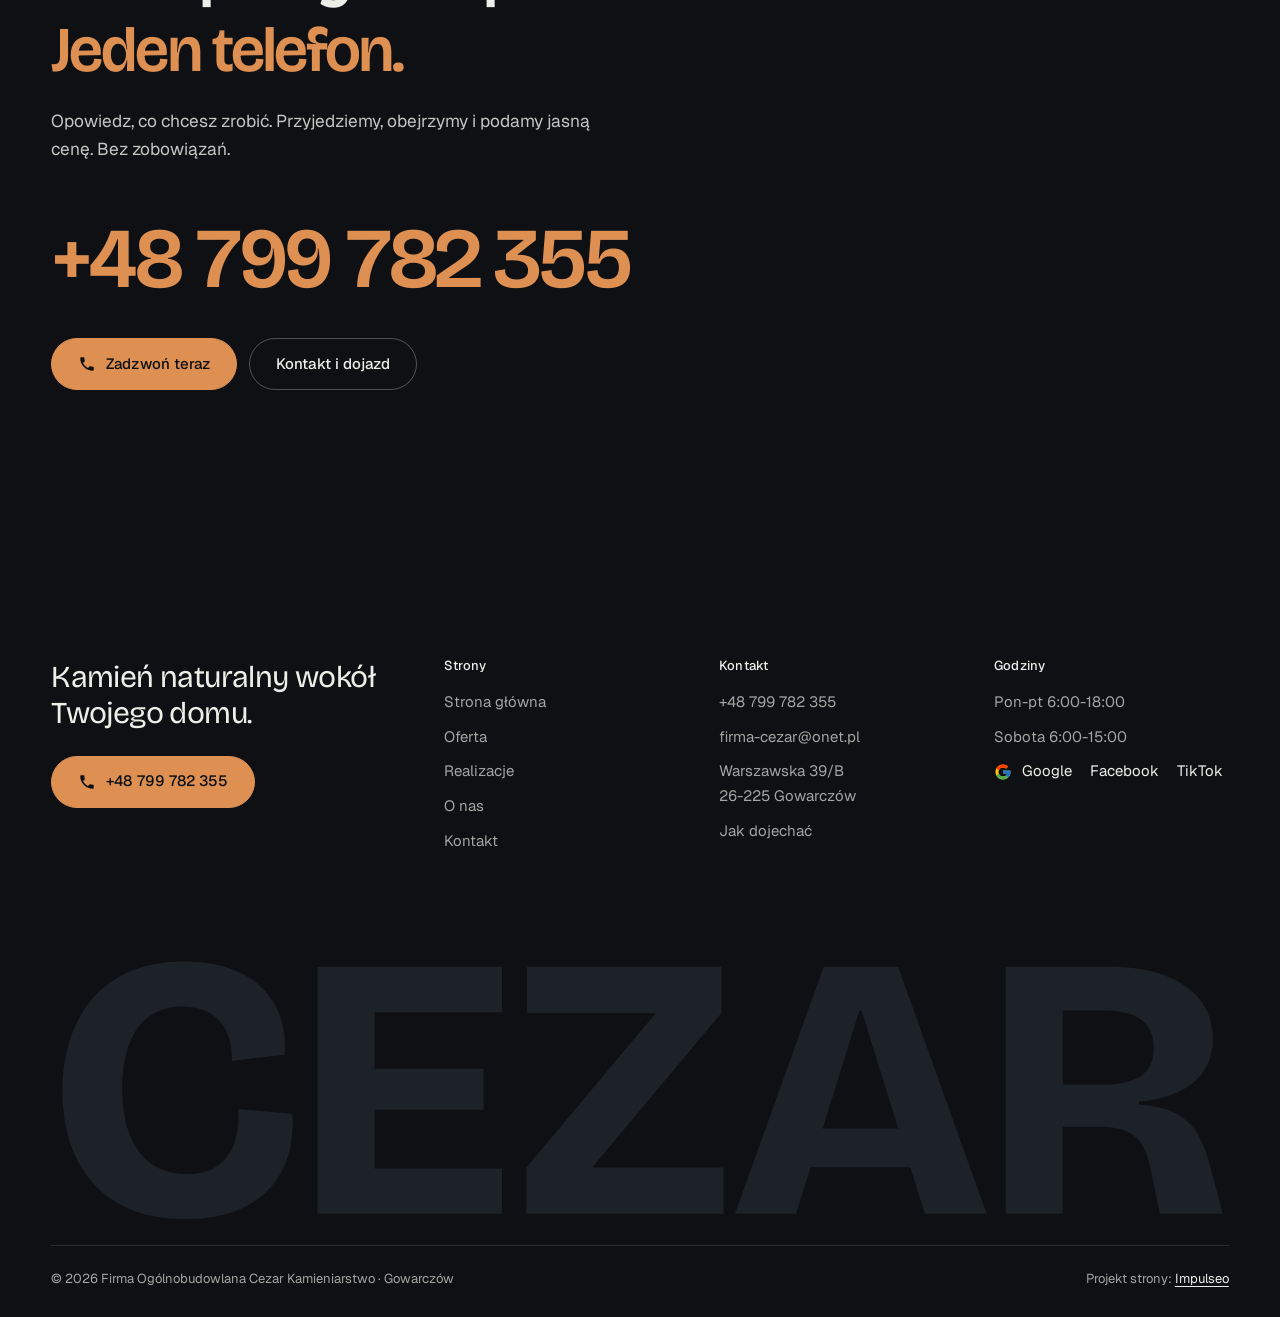
==== commit 85a53f46: "[claude-edit][cmt:62563592-6e0e-41c2-a70f-5afe679b6a33] przebudowa na układ dema ElMac: ciemny hero " ====
--- a/index.html
+++ b/index.html
@@ -5,222 +5,392 @@
 <meta name="viewport" content="width=device-width, initial-scale=1.0">
 <title>Firma Ogólnobudowlana Cezar Kamieniarstwo - kamień naturalny, kostka, ogrodzenia · Gowarczów</title>
 <meta name="description" content="Cezar z Gowarczowa: tarasy i schody z kamienia łupanego, ogrodzenia z kamienia naturalnego, kostka brukowa i granitowa, murki i ścieżki w ogrodzie. Świętokrzyskie i województwa obok.">
-<link rel="canonical" href="https://kris20032.github.io/firma-ogolnobudowlana-cezar-kamieniarstwo/">
+<link rel="canonical" href="https://impulseo-pl.github.io/firma-ogolnobudowlana-cezar-kamieniarstwo/">
 <meta name="robots" content="noindex, nofollow">
+<meta name="theme-color" content="#0E1013">
 <meta property="og:type" content="website">
 <meta property="og:locale" content="pl_PL">
 <meta property="og:site_name" content="Firma Ogólnobudowlana Cezar Kamieniarstwo">
 <meta property="og:title" content="Firma Ogólnobudowlana Cezar Kamieniarstwo - kamień naturalny, kostka, ogrodzenia · Gowarczów">
 <meta property="og:description" content="Cezar z Gowarczowa: tarasy i schody z kamienia łupanego, ogrodzenia z kamienia naturalnego, kostka brukowa i granitowa, murki i ścieżki w ogrodzie. Świętokrzyskie i województwa obok.">
-<meta property="og:url" content="https://kris20032.github.io/firma-ogolnobudowlana-cezar-kamieniarstwo/">
-<meta property="og:image" content="https://kris20032.github.io/firma-ogolnobudowlana-cezar-kamieniarstwo/img/og.jpg">
+<meta property="og:url" content="https://impulseo-pl.github.io/firma-ogolnobudowlana-cezar-kamieniarstwo/">
+<meta property="og:image" content="https://impulseo-pl.github.io/firma-ogolnobudowlana-cezar-kamieniarstwo/img/og.jpg">
 <meta property="og:image:width" content="1200">
 <meta property="og:image:height" content="630">
 <meta name="twitter:card" content="summary_large_image">
-<script type="application/ld+json">{"@context": "https://schema.org", "@type": "LocalBusiness", "name": "Firma Ogólnobudowlana Cezar Kamieniarstwo", "url": "https://kris20032.github.io/firma-ogolnobudowlana-cezar-kamieniarstwo/", "telephone": "+48799782355", "image": "https://kris20032.github.io/firma-ogolnobudowlana-cezar-kamieniarstwo/img/og.jpg", "areaServed": "Gowarczów", "sameAs": ["https://maps.google.com/?cid=1547100328100105745&g_mp=Cidnb29nbGUubWFwcy5wbGFjZXMudjEuUGxhY2VzLlNlYXJjaFRleHQQAhgEIAA", "https://www.facebook.com/p/Firma-Og%C3%B3lnobudowlana-Cezar-100077722001214/", "https://www.tiktok.com/@firmacezar"]}</script>
+<script type="application/ld+json">{"@context": "https://schema.org", "@type": "GeneralContractor", "name": "Firma Ogólnobudowlana Cezar Kamieniarstwo", "url": "https://impulseo-pl.github.io/firma-ogolnobudowlana-cezar-kamieniarstwo/", "telephone": "+48799782355", "email": "firma-cezar@onet.pl", "image": "https://impulseo-pl.github.io/firma-ogolnobudowlana-cezar-kamieniarstwo/img/og.jpg", "address": {"@type": "PostalAddress", "streetAddress": "Warszawska 39/B", "postalCode": "26-225", "addressLocality": "Gowarczów", "addressCountry": "PL"}, "geo": {"@type": "GeoCoordinates", "latitude": 51.2853944, "longitude": 20.440972}, "openingHours": ["Mo-Fr 06:00-18:00", "Sa 06:00-15:00"], "areaServed": ["Gowarczów", "Końskie", "województwo świętokrzyskie", "województwo mazowieckie", "województwo łódzkie", "województwo małopolskie", "województwo śląskie"], "aggregateRating": {"@type": "AggregateRating", "ratingValue": "5.0", "reviewCount": "3"}, "sameAs": ["https://maps.google.com/?cid=1547100328100105745", "https://www.facebook.com/p/Firma-Og%C3%B3lnobudowlana-Cezar-100077722001214/", "https://www.tiktok.com/@firmacezar"]}</script>
+<script>(function(){var d=document.documentElement;d.classList.add('js');try{if(!window.matchMedia('(prefers-reduced-motion: reduce)').matches)d.classList.add('anim');}catch(e){}setTimeout(function(){if(!d.classList.contains('anim-ok'))d.classList.remove('anim');},3500);})();</script>
+<script>(function(){try{var d=document.documentElement,q=/[?&]intro/.test(location.search);if(!q&&window.matchMedia&&matchMedia('(prefers-reduced-motion: reduce)').matches)return;if(!q&&sessionStorage.getItem('cezar_intro'))return;sessionStorage.setItem('cezar_intro','1');d.classList.add('intro-on');setTimeout(function(){d.classList.remove('intro-on','intro-gra','intro-out');d.classList.add('hero-go')},4600);}catch(e){}})();</script>
+<link rel="preload" as="image" href="img/logo.jpg" fetchpriority="high">
+<link rel="preload" as="image" href="img/hero.jpg" fetchpriority="high">
 <link rel="preconnect" href="https://fonts.googleapis.com">
 <link rel="preconnect" href="https://fonts.gstatic.com" crossorigin>
-<link href="https://fonts.googleapis.com/css2?family=Space+Grotesk:wght@500;600;700&family=DM+Sans:opsz,wght@9..40,400;9..40,500;9..40,600&display=swap" rel="stylesheet">
-<link rel="stylesheet" href="assets/styles.css?v=8db942ab">
-<link rel="stylesheet" href="assets/klind.css?v=1">
+<link href="https://fonts.googleapis.com/css2?family=Bricolage+Grotesque:opsz,wght@12..96,400..700&family=Geist:wght@400..600&display=swap" rel="stylesheet">
+<link rel="stylesheet" href="assets/styles.css?v=20261112a">
+<script src="assets/lenis.min.js?v=1.1.20" defer></script>
+<script src="assets/main.js?v=20261112a" defer></script>
 </head>
 <body>
-
-<header class="nav">
-  <div class="wrap nav-inner">
-    <a class="brand brand-has-logo" href="index.html"><img class="brand-logo" src="img/logo.png" alt="Firma Ogólnobudowlana Cezar Kamieniarstwo" width="968" height="194" decoding="async"></a>
-    <nav class="nav-links">
-      <a href="oferta.html">Oferta</a>
-      <a href="realizacje.html">Realizacje</a>
-      <a href="o-nas.html">O nas</a>
-      <a href="kontakt.html">Kontakt</a>
-    </nav>
-    <a class="nav-phone" href="tel:+48799782355">+48 799 782 355 <span aria-hidden="true">→</span></a>
-    <button class="nav-toggle" aria-label="Menu"><span></span><span></span><span></span></button>
-  </div>
+<a class="skip" href="#tresc">Przejdź do treści</a>
+<header class="site-head">
+<div class="intro" aria-hidden="true"><span class="intro-line"><i></i></span><span class="intro-meta">kamieniarstwo budowlane · Gowarczów</span></div><div class="head-in">
+  <a class="brand" href="index.html" aria-label="Cezar - strona główna">
+    <span class="znak"><img class="brand-logo" src="img/logo.jpg" alt="Cezar Kamieniarstwo Budowlane" width="968" height="194" decoding="async"></span>
+    <span class="brand-sub">Firma ogólnobudowlana<br>Gowarczów</span>
+  </a>
+  <nav class="nav-links" aria-label="Menu główne">
+    <a class="nl" href="oferta.html">Oferta</a><a class="nl" href="realizacje.html">Realizacje</a><a class="nl" href="o-nas.html">O&nbsp;nas</a><a class="nl" href="kontakt.html">Kontakt</a>
+    <a class="btn btn-copper nav-cta" href="tel:+48799782355"><span class="live" aria-hidden="true"></span>+48 799 782 355</a>
+  </nav>
+  <button class="burger" type="button" aria-label="Otwórz menu" aria-expanded="false" aria-controls="mnav"><span></span><span></span></button>
+</div>
 </header>
-
-<main>
-<section class="hero-fach">
-  <img class="hf-photo" src="img/hero.jpg" fetchpriority="high" data-rotate="img/g1.jpg|img/g7.jpg" alt="Firma Ogólnobudowlana Cezar Kamieniarstwo" width="1600" height="1000">
-  <div class="hf-panel">
-    <div class="hf-inner">
-      <span class="hf-kicker">Kamieniarstwo budowlane · Gowarczów</span>
-      <h1 class="hf-title">Tarasy, schody i ogrodzenia <em>z prawdziwego kamienia</em></h1>
-      <p class="hf-lead">Układamy kamień łupany na tarasach, schodach i ścieżkach, stawiamy ogrodzenia z kamienia naturalnego i kładziemy kostkę brukową.</p>
-      <a class="hf-phone" href="tel:+48799782355"><span class="hf-phone-lab">Zadzwoń teraz</span><span class="hf-phone-num"><svg class="ico-tel" width="16" height="16" viewBox="0 0 24 24" fill="none" aria-hidden="true"><path d="M6.6 10.8a15.5 15.5 0 0 0 6.6 6.6l2.2-2.2a1 1 0 0 1 1-.24 11.4 11.4 0 0 0 3.6.58 1 1 0 0 1 1 1V20a1 1 0 0 1-1 1A17 17 0 0 1 3 4a1 1 0 0 1 1-1h3.5a1 1 0 0 1 1 1c0 1.25.2 2.46.58 3.6a1 1 0 0 1-.25 1l-2.23 2.2Z" fill="currentColor"/></svg> +48 799 782 355</span></a>
-      <div class="hf-actions">
-        <a href="kontakt.html" class="btn btn-accent">Zobacz nasze realizacje <span class="arr">→</span></a>
-        <a href="tel:+48799782355" class="btn btn-ghost hf-ghost">Zadzwoń +48 799 782 355</a>
-      </div>
-      <div class="hf-trust"><svg class="ico-star" width="14" height="14" viewBox="0 0 24 24" style="vertical-align:-2px" aria-hidden="true"><path d="M12 2.8l2.85 5.8 6.4.93-4.63 4.5 1.1 6.37L12 17.4l-5.72 3 1.1-6.37-4.63-4.5 6.4-.93L12 2.8Z" fill="currentColor"/></svg> Ocena 5 w Google</div>
-    </div>
-  </div>
-</section>
-<section class="fach-promise">
-  <div class="wrap">
-    <ul class="fp-row reveal"><li>Kamień łupany, naturalny, granit</li><li>Dojazd: świętokrzyskie i okolice</li><li>Pon-sob od 6:00</li></ul>
-  </div>
-</section>
-<section class="opinie-mini" aria-label="Opinie klientów">
-  <div class="wrap">
-    <div class="om-row">
-      <div class="om-item reveal"><blockquote>„Dobrzy specjaliści.znaja się na swojej robocie.”</blockquote><span class="om-autor">MrFranko28</span></div>
-      <div class="om-item reveal"><blockquote>„Solidna firma!”</blockquote><span class="om-autor">Szwed</span></div>
-    </div>
-  </div>
-</section>
-<section class="gateways-band">
-  <div class="wrap">
-    <div class="kl-intro reveal">
-      <span class="eyebrow">Co robimy</span>
-      <h2>Co robimy</h2>
-      <p>Układamy kamień łupany na tarasach, schodach i ścieżkach, stawiamy ogrodzenia z kamienia naturalnego i kładziemy kostkę brukową. Zawsze z dobrym doborem materiału do domu i ogrodu oraz z dbałością o każdy szczegół.</p>
-    </div>
-    <div class="gateways">
-      <a href="oferta.html" class="gateway reveal"><img src="img/g9.jpg" alt="Tarasy z kamienia łupanego" loading="lazy" width="1600" height="1066" decoding="async"><span class="g-ttl">Tarasy z kamienia łupanego</span></a>
-      <a href="oferta.html" class="gateway reveal"><img src="img/g10.jpg" alt="Schody kamienne" loading="lazy" width="1600" height="1068" decoding="async"><span class="g-ttl">Schody kamienne<small>Granit i łupek, solidnie.</small></span></a>
-      <a href="oferta.html" class="gateway reveal"><img src="img/g11.jpg" alt="Ogrodzenia z kamienia" loading="lazy" width="1600" height="1067" decoding="async"><span class="g-ttl">Ogrodzenia z kamienia</span></a>
-    </div>
-  </div>
-</section>
-<section class="proces proces-os fachowcy">
+<script>(function(){var d=document.documentElement;if(!d.classList.contains('intro-on'))return;
+var wyszlo=false,koniec=false,ruszylo=false,t0=Date.now(),MIN=820,SUFIT=1300;
+function heroGotowe(){var im=document.querySelector('.hero-media img');return !!(im&&im.complete&&im.naturalWidth>0);}
+function sprzataj(){if(koniec)return;koniec=true;d.classList.add('hero-go');d.classList.remove('intro-on','intro-gra','intro-out');
+['--i-w','--i-h','--i-px','--i-py','--i-zmniejsz','--i-baza-w','--i-baza-h'].forEach(function(k){d.style.removeProperty(k);});
+try{document.dispatchEvent(new Event('wejscie:koniec'));}catch(e){}}
+function wyjdz(){if(wyszlo||koniec)return;wyszlo=true;d.classList.add('intro-out');setTimeout(function(){d.classList.add('hero-go');},240);setTimeout(sprzataj,880);}
+function moze(){if(wyszlo||koniec)return;var t=Date.now()-t0;if(t>=MIN&&(heroGotowe()||t>=SUFIT))wyjdz();else setTimeout(moze,60);}
+try{setTimeout(sprzataj,4200);
+var znak=document.querySelector('.brand .znak'),logo=znak&&znak.querySelector('.brand-logo');if(!logo){sprzataj();return;}
+znak.classList.add('mierze');var r=logo.getBoundingClientRect();znak.classList.remove('mierze');
+if(!r.width||!r.height){sprzataj();return;}
+var W=window.innerWidth,H=window.innerHeight,sufit=968/Math.min(window.devicePixelRatio||1,3);
+var cel=W<680?Math.min(W*0.7,320):Math.min(W*0.34,480);cel=Math.max(r.width,Math.min(cel,sufit));
+var u=function(k,v){d.style.setProperty(k,v);};
+u('--i-w',Math.round(cel)+'px');u('--i-h',Math.round(cel*r.height/r.width)+'px');u('--i-zmniejsz',(r.width/cel).toFixed(4));
+u('--i-px',Math.round(r.left+r.width/2-W/2)+'px');u('--i-py',Math.round(r.top+r.height/2-H/2)+'px');
+u('--i-baza-w',Math.round(r.width)+'px');u('--i-baza-h',Math.round(r.height)+'px');
+function graj(){if(ruszylo||koniec)return;ruszylo=true;requestAnimationFrame(function(){requestAnimationFrame(function(){d.classList.add('intro-gra');t0=Date.now();moze();});});}
+function pobrane(){return logo.complete&&logo.naturalWidth>0;}
+function zacznij(){if(logo.decode){logo.decode().then(graj,graj);}else{graj();}}
+if(pobrane()){zacznij();}else{logo.addEventListener('load',zacznij);logo.addEventListener('error',sprzataj);setTimeout(function(){if(ruszylo||koniec)return;if(pobrane())zacznij();else sprzataj();},1400);}
+['wheel','touchstart','keydown','pointerdown'].forEach(function(ev){window.addEventListener(ev,function(){sprzataj();},{once:true,passive:true});});
+}catch(e){sprzataj();}})();</script>
+<div class="mnav" id="mnav">
+  <div class="mnav-in">
+    <a class="ml" href="index.html" aria-current="page">Strona główna</a><a class="ml" href="oferta.html">Oferta</a><a class="ml" href="realizacje.html">Realizacje</a><a class="ml" href="o-nas.html">O&nbsp;nas</a><a class="ml" href="kontakt.html">Kontakt</a>
+    <div class="mnav-foot">
+      <span>Pon-pt 6:00-18:00, sob 6:00-15:00</span>
+      <a class="btn btn-copper" href="tel:+48799782355"><svg class="ico" width="16" height="16" viewBox="0 0 24 24" fill="none" aria-hidden="true"><path d="M6.6 10.8a15.5 15.5 0 0 0 6.6 6.6l2.2-2.2a1 1 0 0 1 1-.24 11.4 11.4 0 0 0 3.6.58 1 1 0 0 1 1 1V20a1 1 0 0 1-1 1A17 17 0 0 1 3 4a1 1 0 0 1 1-1h3.5a1 1 0 0 1 1 1c0 1.25.2 2.46.58 3.6a1 1 0 0 1-.25 1l-2.23 2.2Z" fill="currentColor"/></svg>+48 799 782 355</a>
+    </div>
+  </div>
+</div>
+<main id="tresc">
+
+<section class="hero">
+  <div class="hero-media"><img src="img/hero.jpg" alt="Taras z kamienia łupanego przy domu, z obrzeżem z kostki granitowej - realizacja Cezar" width="1600" height="1000" decoding="async" fetchpriority="high"></div>
+  <div class="hero-in">
+    <p class="hero-tag up" style="--d:0"><span class="live" aria-hidden="true"></span>Pracujemy pon-sob od 6:00<span class="sep" aria-hidden="true"></span><span class="muted">Gowarczów i&nbsp;okolice</span></p>
+    <h1><span class="ln"><span class="ln-i" style="--k:0">Tarasy, schody</span></span><span class="ln"><span class="ln-i" style="--k:1">i&nbsp;ogrodzenia</span></span><span class="ln"><span class="ln-i" style="--k:2"><em>z&nbsp;kamienia.</em></span></span></h1>
+    <p class="hero-lead up" style="--d:380">Układamy kamień łupany na tarasach, schodach i&nbsp;ścieżkach, stawiamy ogrodzenia z&nbsp;kamienia naturalnego i&nbsp;kładziemy kostkę. Przyjeżdżamy, mierzymy i&nbsp;podajemy cenę za materiał i&nbsp;pracę.</p>
+    <div class="hero-ctas up" style="--d:500">
+      <a class="btn btn-copper" href="tel:+48799782355"><svg class="ico" width="16" height="16" viewBox="0 0 24 24" fill="none" aria-hidden="true"><path d="M6.6 10.8a15.5 15.5 0 0 0 6.6 6.6l2.2-2.2a1 1 0 0 1 1-.24 11.4 11.4 0 0 0 3.6.58 1 1 0 0 1 1 1V20a1 1 0 0 1-1 1A17 17 0 0 1 3 4a1 1 0 0 1 1-1h3.5a1 1 0 0 1 1 1c0 1.25.2 2.46.58 3.6a1 1 0 0 1-.25 1l-2.23 2.2Z" fill="currentColor"/></svg>Zadzwoń: +48 799 782 355</a>
+      <a class="btn btn-ghost" href="realizacje.html">Zobacz realizacje<svg class="ico arr" width="18" height="18" viewBox="0 0 24 24" fill="none" stroke="currentColor" stroke-width="1.6" stroke-linecap="round" stroke-linejoin="round" aria-hidden="true"><path d="M5 12h14M13 6l6 6-6 6"/></svg></a>
+    </div>
+    <div class="hero-foot up" style="--d:640">
+      <span class="rate"><svg class="g-logo" viewBox="0 0 48 48" aria-hidden="true"><path fill="#FFC107" d="M43.6 20.5H42V20H24v8h11.3C33.7 32.7 29.2 36 24 36c-6.6 0-12-5.4-12-12s5.4-12 12-12c3.1 0 5.8 1.2 7.9 3.1l5.7-5.7C34 6.1 29.3 4 24 4 12.9 4 4 12.9 4 24s8.9 20 20 20 20-8.9 20-20c0-1.3-.1-2.4-.4-3.5z"/><path fill="#FF3D00" d="m6.3 14.7 6.6 4.8C14.7 15.1 19 12 24 12c3.1 0 5.8 1.2 7.9 3.1l5.7-5.7C34 6.1 29.3 4 24 4 16.3 4 9.7 8.3 6.3 14.7z"/><path fill="#4CAF50" d="M24 44c5.2 0 9.9-2 13.4-5.2l-6.2-5.2A11.9 11.9 0 0 1 24 36c-5.2 0-9.6-3.3-11.3-7.9l-6.5 5C9.5 39.6 16.2 44 24 44z"/><path fill="#1976D2" d="M43.6 20.5H42V20H24v8h11.3a12 12 0 0 1-4.1 5.6l6.2 5.2C37 39.2 44 34 44 24c0-1.3-.1-2.4-.4-3.5z"/></svg><b>5,0</b><span class="stars" aria-label="Ocena 5 na 5"><svg viewBox="0 0 24 24" aria-hidden="true"><path fill="currentColor" d="M12 2.8l2.8 5.9 6.4.8-4.7 4.4 1.2 6.3L12 17.1l-5.7 3.1 1.2-6.3L2.8 9.5l6.4-.8z"/></svg><svg viewBox="0 0 24 24" aria-hidden="true"><path fill="currentColor" d="M12 2.8l2.8 5.9 6.4.8-4.7 4.4 1.2 6.3L12 17.1l-5.7 3.1 1.2-6.3L2.8 9.5l6.4-.8z"/></svg><svg viewBox="0 0 24 24" aria-hidden="true"><path fill="currentColor" d="M12 2.8l2.8 5.9 6.4.8-4.7 4.4 1.2 6.3L12 17.1l-5.7 3.1 1.2-6.3L2.8 9.5l6.4-.8z"/></svg><svg viewBox="0 0 24 24" aria-hidden="true"><path fill="currentColor" d="M12 2.8l2.8 5.9 6.4.8-4.7 4.4 1.2 6.3L12 17.1l-5.7 3.1 1.2-6.3L2.8 9.5l6.4-.8z"/></svg><svg viewBox="0 0 24 24" aria-hidden="true"><path fill="currentColor" d="M12 2.8l2.8 5.9 6.4.8-4.7 4.4 1.2 6.3L12 17.1l-5.7 3.1 1.2-6.3L2.8 9.5l6.4-.8z"/></svg></span><span>3 opinie w&nbsp;Google</span></span>
+      <span>Kamień łupany, szarogłaz, granit</span>
+      <span class="cue" aria-hidden="true">Przewiń<span class="cue-line"><i></i></span></span>
+    </div>
+  </div>
+</section>
+
+<section class="strip" aria-label="Najważniejsze w skrócie">
+  <div class="strip-in">
+    <div class="strip-it"><div class="k">Kamień naturalny</div><div class="v">łupany, szarogłaz, granit</div></div>
+    <div class="strip-it"><div class="k">5,0 w&nbsp;Google</div><div class="v">3 opinie klientów</div></div>
+    <div class="strip-it"><div class="k">Pon-sob od 6:00</div><div class="v">w&nbsp;sobotę do 15:00</div></div>
+    <div class="strip-it"><div class="k">Cena po oględzinach</div><div class="v">za materiał i&nbsp;pracę</div></div>
+    <div class="strip-it"><div class="k">5 województw</div><div class="v">baza w&nbsp;Gowarczowie</div></div>
+  </div>
+</section>
+
+<section class="sec" id="uslugi">
+  <div class="wrap">
+    <div class="sec-head">
+      <div>
+        <p class="eyebrow rv">Czym się zajmujemy</p>
+        <h2 class="h2 rv rv-h"><span class="ln"><span class="ln-i" style="--k:0">Od ścieżki</span></span><span class="ln"><span class="ln-i" style="--k:1"><em>po ogrodzenie.</em></span></span></h2>
+      </div>
+      <div class="side rv" style="--d:120">
+        <p class="lead">O&nbsp;to klienci pytają nas najczęściej. Na zdjęciach nasze realizacje.</p>
+        <a class="btn btn-ghost" href="oferta.html">Pełna oferta<svg class="ico arr" width="18" height="18" viewBox="0 0 24 24" fill="none" stroke="currentColor" stroke-width="1.6" stroke-linecap="round" stroke-linejoin="round" aria-hidden="true"><path d="M5 12h14M13 6l6 6-6 6"/></svg></a>
+      </div>
+    </div>
+    <div class="tiles-3">
+      <a class="tile rv-img rv" style="--d:0" href="oferta.html#tarasy">
+        <img src="img/g4.jpg" alt="Nawierzchnia z kamienia łupanego przy schodach - realizacja Cezar" width="1107" height="2048" decoding="async">
+        <span class="go" aria-hidden="true"><svg class="ico" width="18" height="18" viewBox="0 0 24 24" fill="none" stroke="currentColor" stroke-width="1.6" stroke-linecap="round" stroke-linejoin="round" aria-hidden="true"><path d="M7 17 17 7M8 7h9v9"/></svg></span>
+        <span class="tile-cap"><h3>Tarasy z&nbsp;kamienia łupanego</h3><span>Płyty dopasowane ręcznie, równa fuga</span></span>
+      </a><a class="tile rv-img rv" style="--d:120" href="oferta.html#schody">
+        <img src="img/g3.jpg" alt="Kamienna ścieżka i schodki w ogrodzie - realizacja Cezar" width="1200" height="1600" decoding="async">
+        <span class="go" aria-hidden="true"><svg class="ico" width="18" height="18" viewBox="0 0 24 24" fill="none" stroke="currentColor" stroke-width="1.6" stroke-linecap="round" stroke-linejoin="round" aria-hidden="true"><path d="M7 17 17 7M8 7h9v9"/></svg></span>
+        <span class="tile-cap"><h3>Schody i&nbsp;ścieżki</h3><span>Kamienne stopnie i&nbsp;przejścia w&nbsp;ogrodzie</span></span>
+      </a><a class="tile rv-img rv" style="--d:240" href="oferta.html#ogrodzenia">
+        <img src="img/g2.jpg" alt="Ogrodzenie z bloczków ze słupkami - realizacja Cezar" width="1200" height="1600" decoding="async">
+        <span class="go" aria-hidden="true"><svg class="ico" width="18" height="18" viewBox="0 0 24 24" fill="none" stroke="currentColor" stroke-width="1.6" stroke-linecap="round" stroke-linejoin="round" aria-hidden="true"><path d="M7 17 17 7M8 7h9v9"/></svg></span>
+        <span class="tile-cap"><h3>Ogrodzenia z&nbsp;kamienia</h3><span>Słupki, murki i&nbsp;podmurówki</span></span>
+      </a>
+    </div>
+  </div>
+</section>
+
+<section class="sec paper-2">
+  <div class="wrap about">
+    <figure class="fig rv-img rv">
+      <img src="img/g5.jpg" alt="Murek rabaty z kamienia wzdłuż trawnika - realizacja Cezar" width="1200" height="1600" decoding="async" data-plx="36" style="height:112%;margin-top:-6%">
+      <figcaption class="fig-tag">Murek rabaty z&nbsp;kamienia</figcaption>
+    </figure>
+    <div>
+      <p class="eyebrow rv">O&nbsp;nas</p>
+      <h2 class="h2 rv rv-h"><span class="ln"><span class="ln-i" style="--k:0">Ekipa</span></span><span class="ln"><span class="ln-i" style="--k:1"><em>z&nbsp;Gowarczowa.</em></span></span></h2>
+      <p class="rv" style="--d:100;margin-top:28px">Cezar to ekipa z&nbsp;Gowarczowa, która woli pracę w&nbsp;kamieniu od gotowych płyt z&nbsp;marketu. Kamień łupany, szarogłaz, granit: każdy kawałek ma inny kształt i&nbsp;kolor, więc dopasowujemy je ręcznie, aż całość zacznie wyglądać naturalnie.</p>
+      <p class="rv" style="--d:160">Zaczynamy o&nbsp;szóstej rano, pracujemy też w&nbsp;soboty. Jeździmy po świętokrzyskim, a&nbsp;większe zlecenia bierzemy także w&nbsp;czterech sąsiednich województwach.</p>
+      <div class="stats rv" style="--d:200">
+        <div class="stat"><b><span class="num" data-to="6">6</span><small>dni</small></b><span>w&nbsp;tygodniu, od poniedziałku do soboty</span></div>
+        <div class="stat"><b><span class="num" data-to="5">5</span></b><span>województw, w&nbsp;których pracujemy</span></div>
+        <div class="stat"><b><span class="num" data-to="5,0">5,0</span></b><span>średnia z&nbsp;3 opinii w&nbsp;Google</span></div>
+      </div>
+      <a class="btn btn-ghost rv" style="--d:240" href="o-nas.html">Więcej o&nbsp;nas<svg class="ico arr" width="18" height="18" viewBox="0 0 24 24" fill="none" stroke="currentColor" stroke-width="1.6" stroke-linecap="round" stroke-linejoin="round" aria-hidden="true"><path d="M5 12h14M13 6l6 6-6 6"/></svg></a>
+    </div>
+  </div>
+</section>
+
+<section class="proces proces-os sec">
   <div class="wrap proc-grid">
     <div class="proc-side">
-      <div class="head reveal">
-        <span class="eyebrow">Jak pracujemy</span>
-        <h2>Wiesz, na czym stoisz - na każdym etapie</h2>
-        <p>Od pierwszego telefonu do odbioru roboty - krok po kroku.</p>
-      </div>
-      <div class="proc-count" aria-hidden="true"><span class="pc-cur">01</span><span class="pc-all">/ 04</span></div>
-      <div class="proc-bar" aria-hidden="true"><i></i></div>
-      <p class="proc-now" aria-hidden="true">Rozmowa i oględziny</p>
-    </div>
-    <ol class="proces-line">
-      <li class="reveal"><span class="pno">01</span><h3>Rozmowa i oględziny</h3><p>Dzwonisz, opowiadasz, co chcesz zrobić. Przyjeżdżamy na miejsce, mierzymy i sprawdzamy grunt.</p></li>
-      <li class="reveal"><span class="pno">02</span><h3>Dobór kamienia i wycena</h3><p>Pokazujemy, jaki kamień pasuje do domu i ogrodu, i podajemy cenę za materiał i robotę.</p></li>
-      <li class="reveal"><span class="pno">03</span><h3>Przygotowanie podłoża</h3><p>Korytujemy, zagęszczamy podbudowę, stawiamy fundament pod murki i słupki.</p></li>
-      <li class="reveal"><span class="pno">04</span><h3>Układanie i fugowanie</h3><p>Układamy kamień, fugujemy i wywozimy resztki materiału. Zostaje gotowe podwórko.</p></li>
-    </ol>
-  </div>
-</section>
-<section class="kl-dark kl-work">
-  <div class="wrap">
-    <div class="head reveal">
-      <span class="eyebrow">Realizacje</span>
-      <h2>Realizacje</h2>
-      <p>Zdjęcia z naszych budów: kamień łupany na tarasach i schodach, ogrodzenia, murki i ścieżki w ogrodach.</p>
-    </div>
-    <div class="gallery">
-      <div class="tile t-two3 reveal"><img src="img/g2.jpg" alt="Firma Ogólnobudowlana Cezar Kamieniarstwo" loading="lazy" width="1600" height="2133" decoding="async"></div>
-      <div class="tile t-third reveal"><img src="img/g3.jpg" alt="Firma Ogólnobudowlana Cezar Kamieniarstwo" loading="lazy" width="1600" height="2133" decoding="async"></div>
-      <div class="tile t-third reveal"><img src="img/g4.jpg" alt="Firma Ogólnobudowlana Cezar Kamieniarstwo" loading="lazy" width="1107" height="2048" decoding="async"></div>
-      <div class="tile t-third reveal"><img src="img/g5.jpg" alt="Firma Ogólnobudowlana Cezar Kamieniarstwo" loading="lazy" width="1600" height="2133" decoding="async"></div>
-      <div class="tile t-third reveal"><img src="img/g6.jpg" alt="Firma Ogólnobudowlana Cezar Kamieniarstwo" loading="lazy" width="864" height="648" decoding="async"></div>
-    </div>
-    <div style="margin-top:var(--space-7)" class="reveal"><a href="realizacje.html" class="btn btn-accent">Pełna galeria <span class="arr">→</span></a></div>
-  </div>
-</section>
-<section class="fach-uslugi">
-  <div class="wrap">
-    <div class="head reveal">
-      <span class="eyebrow">Co robimy</span>
-      <h2>Kamień, kostka i ogrodzenia</h2>
-      <p>Zakres prac, jaki robimy najczęściej - pełny opis i wycenę znajdziesz niżej.</p>
-    </div>
-    <ul class="fu-list">
-      <li class="fu-row reveal"><div class="fu-name">Tarasy z kamienia łupanego</div><div class="fu-desc">Nieregularne płyty kamienia dopasowane jak puzzle, z równą fugą i spadkiem od ściany domu.</div><a class="fu-cta" href="kontakt.html">Wycena <span class="arr">→</span></a></li>
-      <li class="fu-row reveal"><div class="fu-name">Schody kamienne</div><div class="fu-desc">Stopnie z bloków granitu, okładane łupkiem albo kamieniem łupanym. Wejście do domu, zejście do ogrodu, schody przy skarpie - z balustradą albo bez.</div><a class="fu-cta" href="kontakt.html">Wycena <span class="arr">→</span></a></li>
-      <li class="fu-row reveal"><div class="fu-name">Ogrodzenia z kamienia</div><div class="fu-desc">Słupki i murki z kamienia łupanego, naturalnego i szarogłazu, także pod przęsła i bramy.</div><a class="fu-cta" href="kontakt.html">Wycena <span class="arr">→</span></a></li>
-      <li class="fu-row reveal"><div class="fu-name">Kostka brukowa i granitowa</div><div class="fu-desc">Podjazdy, dojścia i opaski wokół domu z kostki betonowej albo granitowej.</div><a class="fu-cta" href="kontakt.html">Wycena <span class="arr">→</span></a></li>
-      <li class="fu-row reveal"><div class="fu-name">Murki, rabaty i skarpy</div><div class="fu-desc">Murki oporowe, obrzeża rabat i umocnienie skarpy kamieniem. Ogród dostaje wyraźne linie, a ziemia przestaje się zsuwać po deszczu.</div><a class="fu-cta" href="kontakt.html">Wycena <span class="arr">→</span></a></li>
-      <li class="fu-row reveal"><div class="fu-name">Ścieżki i podwórko na życzenie</div><div class="fu-desc">Płyty kamienne wpuszczone w trawnik, okładzina ściany, kamienna wysepka przy wejściu.</div><a class="fu-cta" href="kontakt.html">Wycena <span class="arr">→</span></a></li>
-    </ul>
-    <div style="margin-top:var(--space-7)" class="reveal"><a href="oferta.html" class="btn btn-ghost">Pełna oferta <span class="arr">→</span></a></div>
-  </div>
-</section>
-<section class="stopklatka" aria-hidden="true">
-  <div class="stk-bg" style="background-image:url(img/g12.jpg)"></div>
-</section>
-<section class="opinie">
-  <div class="wrap">
-    <div class="head center reveal">
-      <span class="eyebrow">Opinie</span>
-      <h2>Co mówią klienci</h2>
-    </div>
-    <p class="op-meta reveal"><span class="g-badge"><svg class="gb-ico" viewBox="0 0 24 24" width="18" height="18" aria-hidden="true"><path fill="#4285F4" d="M22.56 12.25c0-.78-.07-1.53-.2-2.25H12v4.26h5.92c-.26 1.37-1.04 2.53-2.21 3.31v2.77h3.57c2.08-1.92 3.28-4.74 3.28-8.09z"/><path fill="#34A853" d="M12 23c2.97 0 5.46-.98 7.28-2.66l-3.57-2.77c-.98.66-2.23 1.06-3.71 1.06-2.86 0-5.29-1.93-6.16-4.53H2.18v2.84C3.99 20.53 7.7 23 12 23z"/><path fill="#FBBC05" d="M5.84 14.09c-.22-.66-.35-1.36-.35-2.09s.13-1.43.35-2.09V7.07H2.18C1.43 8.55 1 10.22 1 12s.43 3.45 1.18 4.93l2.85-2.22.81-.62z"/><path fill="#EA4335" d="M12 5.38c1.62 0 3.06.56 4.21 1.64l3.15-3.15C17.45 2.09 14.97 1 12 1 7.7 1 3.99 3.47 2.18 7.07l3.66 2.84c.87-2.6 3.3-4.53 6.16-4.53z"/></svg><b class="gb-ocena">5</b><svg class="gb-stars" viewBox="0 0 90 18" width="74" height="14.8" aria-hidden="true"><g fill="currentColor" opacity=".26"><path transform="translate(0,0)" d="M9 1.6l2.2 4.46 4.92.72-3.56 3.47.84 4.9L9 12.74l-4.4 2.31.84-4.9L1.88 6.68l4.92-.72L9 1.6Z"/><path transform="translate(18,0)" d="M9 1.6l2.2 4.46 4.92.72-3.56 3.47.84 4.9L9 12.74l-4.4 2.31.84-4.9L1.88 6.68l4.92-.72L9 1.6Z"/><path transform="translate(36,0)" d="M9 1.6l2.2 4.46 4.92.72-3.56 3.47.84 4.9L9 12.74l-4.4 2.31.84-4.9L1.88 6.68l4.92-.72L9 1.6Z"/><path transform="translate(54,0)" d="M9 1.6l2.2 4.46 4.92.72-3.56 3.47.84 4.9L9 12.74l-4.4 2.31.84-4.9L1.88 6.68l4.92-.72L9 1.6Z"/><path transform="translate(72,0)" d="M9 1.6l2.2 4.46 4.92.72-3.56 3.47.84 4.9L9 12.74l-4.4 2.31.84-4.9L1.88 6.68l4.92-.72L9 1.6Z"/></g><clipPath id="gs1000"><rect x="0" y="0" width="90.0" height="18"/></clipPath><g fill="#FBBC04" clip-path="url(#gs1000)"><path transform="translate(0,0)" d="M9 1.6l2.2 4.46 4.92.72-3.56 3.47.84 4.9L9 12.74l-4.4 2.31.84-4.9L1.88 6.68l4.92-.72L9 1.6Z"/><path transform="translate(18,0)" d="M9 1.6l2.2 4.46 4.92.72-3.56 3.47.84 4.9L9 12.74l-4.4 2.31.84-4.9L1.88 6.68l4.92-.72L9 1.6Z"/><path transform="translate(36,0)" d="M9 1.6l2.2 4.46 4.92.72-3.56 3.47.84 4.9L9 12.74l-4.4 2.31.84-4.9L1.88 6.68l4.92-.72L9 1.6Z"/><path transform="translate(54,0)" d="M9 1.6l2.2 4.46 4.92.72-3.56 3.47.84 4.9L9 12.74l-4.4 2.31.84-4.9L1.88 6.68l4.92-.72L9 1.6Z"/><path transform="translate(72,0)" d="M9 1.6l2.2 4.46 4.92.72-3.56 3.47.84 4.9L9 12.74l-4.4 2.31.84-4.9L1.88 6.68l4.92-.72L9 1.6Z"/></g></svg><span class="gb-txt">w Google</span></span></p>
-    <p class="op-meta reveal"><a class="op-google" href="https://maps.google.com/?cid=1547100328100105745&amp;g_mp=Cidnb29nbGUubWFwcy5wbGFjZXMudjEuUGxhY2VzLlNlYXJjaFRleHQQAhgEIAA" target="_blank" rel="noopener"><svg class="op-g-ico" viewBox="0 0 24 24" width="17" height="17" aria-hidden="true"><path fill="#4285F4" d="M22.56 12.25c0-.78-.07-1.53-.2-2.25H12v4.26h5.92c-.26 1.37-1.04 2.53-2.21 3.31v2.77h3.57c2.08-1.92 3.28-4.74 3.28-8.09z"/><path fill="#34A853" d="M12 23c2.97 0 5.46-.98 7.28-2.66l-3.57-2.77c-.98.66-2.23 1.06-3.71 1.06-2.86 0-5.29-1.93-6.16-4.53H2.18v2.84C3.99 20.53 7.7 23 12 23z"/><path fill="#FBBC05" d="M5.84 14.09c-.22-.66-.35-1.36-.35-2.09s.13-1.43.35-2.09V7.07H2.18C1.43 8.55 1 10.22 1 12s.43 3.45 1.18 4.93l2.85-2.22.81-.62z"/><path fill="#EA4335" d="M12 5.38c1.62 0 3.06.56 4.21 1.64l3.15-3.15C17.45 2.09 14.97 1 12 1 7.7 1 3.99 3.47 2.18 7.07l3.66 2.84c.87-2.6 3.3-4.53 6.16-4.53z"/></svg><span>Zobacz opinie w Google</span><span class="arr">→</span></a></p>
+      <p class="eyebrow rv">Jak pracujemy</p>
+      <h2 class="h2 rv rv-h"><span class="ln"><span class="ln-i" style="--k:0">Wiesz, na&nbsp;czym stoisz.</span></span><span class="ln"><span class="ln-i" style="--k:1"><em>Na każdym etapie.</em></span></span></h2>
+      <div class="proc-count rv" style="--d:160" aria-hidden="true"><b>01</b><span>/ 04</span></div>
+      <p class="proc-now rv" style="--d:200" aria-hidden="true">Rozmowa i oględziny</p>
+    </div>
+    <div class="proc-steps">
+      <span class="wire" aria-hidden="true"><i></i></span>
+      <ol class="proc-ol"><li class="step" data-nazwa="Rozmowa i oględziny">
+          <span class="no">01 / 04</span>
+          <h3>Rozmowa i&nbsp;oględziny</h3>
+          <p>Dzwonisz i&nbsp;opowiadasz, co chcesz zrobić. Przyjeżdżamy na miejsce, mierzymy i&nbsp;sprawdzamy grunt.</p>
+        </li><li class="step" data-nazwa="Dobór kamienia i wycena">
+          <span class="no">02 / 04</span>
+          <h3>Dobór kamienia i&nbsp;wycena</h3>
+          <p>Pokazujemy, jaki kamień pasuje do domu i&nbsp;ogrodu, i&nbsp;podajemy cenę za materiał i&nbsp;pracę.</p>
+        </li><li class="step" data-nazwa="Przygotowanie podłoża">
+          <span class="no">03 / 04</span>
+          <h3>Przygotowanie podłoża</h3>
+          <p>Korytujemy, zagęszczamy podbudowę, stawiamy fundament pod murki i&nbsp;słupki.</p>
+        </li><li class="step" data-nazwa="Układanie i fugowanie">
+          <span class="no">04 / 04</span>
+          <h3>Układanie i&nbsp;fugowanie</h3>
+          <p>Układamy kamień, fugujemy i&nbsp;wywozimy resztki materiału. Zostaje gotowe podwórko.</p>
+        </li></ol>
+    </div>
+  </div>
+</section>
+
+<section class="sec">
+  <div class="wrap">
+    <div class="sec-head">
+      <div>
+        <p class="eyebrow rv">Realizacje</p>
+        <h2 class="h2 rv rv-h"><span class="ln"><span class="ln-i" style="--k:0">Tak wygląda</span></span><span class="ln"><span class="ln-i" style="--k:1"><em>skończona praca.</em></span></span></h2>
+      </div>
+      <div class="side rv" style="--d:120">
+        <p class="lead">Zdjęcia prosto z&nbsp;naszych budów. Więcej kadrów w&nbsp;galerii.</p>
+        <a class="btn btn-ghost" href="realizacje.html">Wszystkie realizacje<svg class="ico arr" width="18" height="18" viewBox="0 0 24 24" fill="none" stroke="currentColor" stroke-width="1.6" stroke-linecap="round" stroke-linejoin="round" aria-hidden="true"><path d="M5 12h14M13 6l6 6-6 6"/></svg></a>
+      </div>
+    </div>
+    <div class="gal-3">
+      <a class="tile rv-img rv" style="--d:0" href="realizacje.html">
+        <img src="img/g1.jpg" alt="Ścieżka z płyt kamiennych w trawniku - realizacja Cezar" width="1600" height="903" loading="lazy" decoding="async">
+        <span class="go" aria-hidden="true"><svg class="ico" width="18" height="18" viewBox="0 0 24 24" fill="none" stroke="currentColor" stroke-width="1.6" stroke-linecap="round" stroke-linejoin="round" aria-hidden="true"><path d="M7 17 17 7M8 7h9v9"/></svg></span>
+        <span class="tile-cap"><h3>Ścieżka w&nbsp;trawniku</h3><span>Płyty z&nbsp;kamienia łupanego</span></span>
+      </a><a class="tile rv-img rv" style="--d:120" href="realizacje.html">
+        <img src="img/ph3.jpg" alt="Schody z bloków granitu wyłożone kamieniem łupanym - realizacja Cezar" width="1600" height="1000" loading="lazy" decoding="async">
+        <span class="go" aria-hidden="true"><svg class="ico" width="18" height="18" viewBox="0 0 24 24" fill="none" stroke="currentColor" stroke-width="1.6" stroke-linecap="round" stroke-linejoin="round" aria-hidden="true"><path d="M7 17 17 7M8 7h9v9"/></svg></span>
+        <span class="tile-cap"><h3>Schody z&nbsp;granitu</h3><span>Stopnie wyłożone kamieniem łupanym</span></span>
+      </a><a class="tile rv-img rv" style="--d:240" href="realizacje.html">
+        <img src="img/ph1.jpg" alt="Ogrodzenie ze słupkami z bloczków i poziomymi przęsłami - realizacja Cezar" width="1600" height="1000" loading="lazy" decoding="async">
+        <span class="go" aria-hidden="true"><svg class="ico" width="18" height="18" viewBox="0 0 24 24" fill="none" stroke="currentColor" stroke-width="1.6" stroke-linecap="round" stroke-linejoin="round" aria-hidden="true"><path d="M7 17 17 7M8 7h9v9"/></svg></span>
+        <span class="tile-cap"><h3>Ogrodzenie z&nbsp;przęsłami</h3><span>Słupki i&nbsp;podmurówka z&nbsp;bloczków</span></span>
+      </a>
+    </div>
+  </div>
+</section>
+
+<section class="sec dark-2" id="oferta">
+  <div class="wrap">
+    <div class="sec-head">
+      <div>
+        <p class="eyebrow rv">Oferta</p>
+        <h2 class="h2 rv rv-h"><span class="ln"><span class="ln-i" style="--k:0">Kamień, kostka</span></span><span class="ln"><span class="ln-i" style="--k:1"><em>i&nbsp;ogrodzenia.</em></span></span></h2>
+      </div>
+      <div class="side rv" style="--d:120">
+        <p class="lead">Szczegóły każdej usługi są w&nbsp;ofercie. Cenę podajemy po oględzinach na miejscu.</p>
+      </div>
+    </div>
+    <div class="svc-list">
+      <a class="card rv" style="--d:0" href="oferta.html#tarasy">
+        <span class="mk" aria-hidden="true"></span>
+        <h3>Tarasy z&nbsp;kamienia łupanego</h3>
+        <p>Nieregularne płyty dopasowane jak puzzle, z&nbsp;równą fugą i&nbsp;spadkiem od ściany domu.</p>
+        <span class="go" aria-hidden="true"><svg class="ico arr" width="18" height="18" viewBox="0 0 24 24" fill="none" stroke="currentColor" stroke-width="1.6" stroke-linecap="round" stroke-linejoin="round" aria-hidden="true"><path d="M5 12h14M13 6l6 6-6 6"/></svg></span>
+      </a><a class="card rv" style="--d:60" href="oferta.html#schody">
+        <span class="mk" aria-hidden="true"></span>
+        <h3>Schody kamienne</h3>
+        <p>Stopnie z&nbsp;bloków granitu, okładane łupkiem albo kamieniem łupanym. Wejście do domu, zejście do ogrodu, schody przy skarpie.</p>
+        <span class="go" aria-hidden="true"><svg class="ico arr" width="18" height="18" viewBox="0 0 24 24" fill="none" stroke="currentColor" stroke-width="1.6" stroke-linecap="round" stroke-linejoin="round" aria-hidden="true"><path d="M5 12h14M13 6l6 6-6 6"/></svg></span>
+      </a><a class="card rv" style="--d:120" href="oferta.html#ogrodzenia">
+        <span class="mk" aria-hidden="true"></span>
+        <h3>Ogrodzenia z&nbsp;kamienia</h3>
+        <p>Słupki i&nbsp;murki z&nbsp;kamienia łupanego i&nbsp;szarogłazu, także pod przęsła i&nbsp;bramy.</p>
+        <span class="go" aria-hidden="true"><svg class="ico arr" width="18" height="18" viewBox="0 0 24 24" fill="none" stroke="currentColor" stroke-width="1.6" stroke-linecap="round" stroke-linejoin="round" aria-hidden="true"><path d="M5 12h14M13 6l6 6-6 6"/></svg></span>
+      </a><a class="card rv" style="--d:180" href="oferta.html#kostka">
+        <span class="mk" aria-hidden="true"></span>
+        <h3>Kostka brukowa i&nbsp;granitowa</h3>
+        <p>Podjazdy, dojścia i&nbsp;opaski wokół domu. Najpierw podbudowa i&nbsp;spadki, potem równa nawierzchnia.</p>
+        <span class="go" aria-hidden="true"><svg class="ico arr" width="18" height="18" viewBox="0 0 24 24" fill="none" stroke="currentColor" stroke-width="1.6" stroke-linecap="round" stroke-linejoin="round" aria-hidden="true"><path d="M5 12h14M13 6l6 6-6 6"/></svg></span>
+      </a><a class="card rv" style="--d:240" href="oferta.html#murki">
+        <span class="mk" aria-hidden="true"></span>
+        <h3>Murki, rabaty i&nbsp;skarpy</h3>
+        <p>Murki oporowe, obrzeża rabat i&nbsp;umocnienie skarpy kamieniem.</p>
+        <span class="go" aria-hidden="true"><svg class="ico arr" width="18" height="18" viewBox="0 0 24 24" fill="none" stroke="currentColor" stroke-width="1.6" stroke-linecap="round" stroke-linejoin="round" aria-hidden="true"><path d="M5 12h14M13 6l6 6-6 6"/></svg></span>
+      </a><a class="card rv" style="--d:300" href="oferta.html#sciezki">
+        <span class="mk" aria-hidden="true"></span>
+        <h3>Ścieżki i&nbsp;podwórko na życzenie</h3>
+        <p>Płyty kamienne wpuszczone w&nbsp;trawnik, okładzina ściany, kamienna wysepka przy wejściu.</p>
+        <span class="go" aria-hidden="true"><svg class="ico arr" width="18" height="18" viewBox="0 0 24 24" fill="none" stroke="currentColor" stroke-width="1.6" stroke-linecap="round" stroke-linejoin="round" aria-hidden="true"><path d="M5 12h14M13 6l6 6-6 6"/></svg></span>
+      </a>
+    </div>
+  </div>
+</section>
+
+<section class="opinie sec" id="opinie">
+  <div class="wrap">
+    <div class="sec-head">
+      <div>
+        <p class="eyebrow rv">Opinie</p>
+        <h2 class="h2 rv rv-h"><span class="ln"><span class="ln-i" style="--k:0">Co piszą</span></span><span class="ln"><span class="ln-i" style="--k:1"><em>klienci.</em></span></span></h2>
+      </div>
+      <div class="side rv" style="--d:120">
+        <div class="op-meta"><span class="big">5,0</span><span><span class="stars" aria-label="Ocena 5 na 5"><svg viewBox="0 0 24 24" aria-hidden="true"><path fill="currentColor" d="M12 2.8l2.8 5.9 6.4.8-4.7 4.4 1.2 6.3L12 17.1l-5.7 3.1 1.2-6.3L2.8 9.5l6.4-.8z"/></svg><svg viewBox="0 0 24 24" aria-hidden="true"><path fill="currentColor" d="M12 2.8l2.8 5.9 6.4.8-4.7 4.4 1.2 6.3L12 17.1l-5.7 3.1 1.2-6.3L2.8 9.5l6.4-.8z"/></svg><svg viewBox="0 0 24 24" aria-hidden="true"><path fill="currentColor" d="M12 2.8l2.8 5.9 6.4.8-4.7 4.4 1.2 6.3L12 17.1l-5.7 3.1 1.2-6.3L2.8 9.5l6.4-.8z"/></svg><svg viewBox="0 0 24 24" aria-hidden="true"><path fill="currentColor" d="M12 2.8l2.8 5.9 6.4.8-4.7 4.4 1.2 6.3L12 17.1l-5.7 3.1 1.2-6.3L2.8 9.5l6.4-.8z"/></svg><svg viewBox="0 0 24 24" aria-hidden="true"><path fill="currentColor" d="M12 2.8l2.8 5.9 6.4.8-4.7 4.4 1.2 6.3L12 17.1l-5.7 3.1 1.2-6.3L2.8 9.5l6.4-.8z"/></svg></span><small>3 opinie w&nbsp;Google, wszystkie na 5</small></span></div>
+        <a class="op-google" href="https://maps.google.com/?cid=1547100328100105745" target="_blank" rel="noopener"><svg class="g-logo" viewBox="0 0 48 48" aria-hidden="true"><path fill="#FFC107" d="M43.6 20.5H42V20H24v8h11.3C33.7 32.7 29.2 36 24 36c-6.6 0-12-5.4-12-12s5.4-12 12-12c3.1 0 5.8 1.2 7.9 3.1l5.7-5.7C34 6.1 29.3 4 24 4 12.9 4 4 12.9 4 24s8.9 20 20 20 20-8.9 20-20c0-1.3-.1-2.4-.4-3.5z"/><path fill="#FF3D00" d="m6.3 14.7 6.6 4.8C14.7 15.1 19 12 24 12c3.1 0 5.8 1.2 7.9 3.1l5.7-5.7C34 6.1 29.3 4 24 4 16.3 4 9.7 8.3 6.3 14.7z"/><path fill="#4CAF50" d="M24 44c5.2 0 9.9-2 13.4-5.2l-6.2-5.2A11.9 11.9 0 0 1 24 36c-5.2 0-9.6-3.3-11.3-7.9l-6.5 5C9.5 39.6 16.2 44 24 44z"/><path fill="#1976D2" d="M43.6 20.5H42V20H24v8h11.3a12 12 0 0 1-4.1 5.6l6.2 5.2C37 39.2 44 34 44 24c0-1.3-.1-2.4-.4-3.5z"/></svg>Zobacz opinie w&nbsp;Google</a>
+      </div>
+    </div>
     <div class="opinie-grid">
-      <figure class="op-card reveal"><span class="op-star"><svg class="ico-star" width="14" height="14" viewBox="0 0 24 24" style="vertical-align:-2px" aria-hidden="true"><path d="M12 2.8l2.85 5.8 6.4.93-4.63 4.5 1.1 6.37L12 17.4l-5.72 3 1.1-6.37-4.63-4.5 6.4-.93L12 2.8Z" fill="currentColor"/></svg><svg class="ico-star" width="14" height="14" viewBox="0 0 24 24" style="vertical-align:-2px" aria-hidden="true"><path d="M12 2.8l2.85 5.8 6.4.93-4.63 4.5 1.1 6.37L12 17.4l-5.72 3 1.1-6.37-4.63-4.5 6.4-.93L12 2.8Z" fill="currentColor"/></svg><svg class="ico-star" width="14" height="14" viewBox="0 0 24 24" style="vertical-align:-2px" aria-hidden="true"><path d="M12 2.8l2.85 5.8 6.4.93-4.63 4.5 1.1 6.37L12 17.4l-5.72 3 1.1-6.37-4.63-4.5 6.4-.93L12 2.8Z" fill="currentColor"/></svg><svg class="ico-star" width="14" height="14" viewBox="0 0 24 24" style="vertical-align:-2px" aria-hidden="true"><path d="M12 2.8l2.85 5.8 6.4.93-4.63 4.5 1.1 6.37L12 17.4l-5.72 3 1.1-6.37-4.63-4.5 6.4-.93L12 2.8Z" fill="currentColor"/></svg><svg class="ico-star" width="14" height="14" viewBox="0 0 24 24" style="vertical-align:-2px" aria-hidden="true"><path d="M12 2.8l2.85 5.8 6.4.93-4.63 4.5 1.1 6.37L12 17.4l-5.72 3 1.1-6.37-4.63-4.5 6.4-.93L12 2.8Z" fill="currentColor"/></svg></span><blockquote>Dobrzy specjaliści.znaja się na swojej robocie. Czysto ,dokładnie i cenowo przystępnie. Polecam !!!</blockquote><span class="op-autor">MrFranko28</span></figure>
-      <figure class="op-card reveal"><span class="op-star"><svg class="ico-star" width="14" height="14" viewBox="0 0 24 24" style="vertical-align:-2px" aria-hidden="true"><path d="M12 2.8l2.85 5.8 6.4.93-4.63 4.5 1.1 6.37L12 17.4l-5.72 3 1.1-6.37-4.63-4.5 6.4-.93L12 2.8Z" fill="currentColor"/></svg><svg class="ico-star" width="14" height="14" viewBox="0 0 24 24" style="vertical-align:-2px" aria-hidden="true"><path d="M12 2.8l2.85 5.8 6.4.93-4.63 4.5 1.1 6.37L12 17.4l-5.72 3 1.1-6.37-4.63-4.5 6.4-.93L12 2.8Z" fill="currentColor"/></svg><svg class="ico-star" width="14" height="14" viewBox="0 0 24 24" style="vertical-align:-2px" aria-hidden="true"><path d="M12 2.8l2.85 5.8 6.4.93-4.63 4.5 1.1 6.37L12 17.4l-5.72 3 1.1-6.37-4.63-4.5 6.4-.93L12 2.8Z" fill="currentColor"/></svg><svg class="ico-star" width="14" height="14" viewBox="0 0 24 24" style="vertical-align:-2px" aria-hidden="true"><path d="M12 2.8l2.85 5.8 6.4.93-4.63 4.5 1.1 6.37L12 17.4l-5.72 3 1.1-6.37-4.63-4.5 6.4-.93L12 2.8Z" fill="currentColor"/></svg><svg class="ico-star" width="14" height="14" viewBox="0 0 24 24" style="vertical-align:-2px" aria-hidden="true"><path d="M12 2.8l2.85 5.8 6.4.93-4.63 4.5 1.1 6.37L12 17.4l-5.72 3 1.1-6.37-4.63-4.5 6.4-.93L12 2.8Z" fill="currentColor"/></svg></span><blockquote>Solidna firma!</blockquote><span class="op-autor">Szwed</span></figure>
-    </div>
-  </div>
-</section>
-<section class="obszar">
-  <div class="wrap">
-    <div class="head center reveal">
-      <span class="eyebrow">Obszar działania</span>
-      <h2>Dojeżdżamy do Ciebie</h2>
-    </div>
-    <p class="obszar-txt reveal" style="text-align:center;max-width:60ch;margin:0 auto 1.4rem">Baza w Gowarczowie. Jeździmy po świętokrzyskim, a większe zlecenia bierzemy też w województwach mazowieckim, łódzkim, małopolskim i śląskim.</p>
-    <ul class="obszar-list reveal"><li class="is-home">Gowarczów</li><li>Gowarczów</li><li>Końskie</li><li>świętokrzyskie</li><li>mazowieckie</li><li>łódzkie</li><li>małopolskie</li><li>śląskie</li><li>+ okolice</li></ul>
-    <div class="obszar-mapa reveal" style="margin-top:var(--space-7)">
-      <iframe title="Obszar działania - Gowarczów i okolice" src="https://maps.google.com/maps?q=51.2853944%2C20.440972&amp;z=11&amp;output=embed" loading="lazy" referrerpolicy="no-referrer-when-downgrade" style="width:100%;height:clamp(280px,38vh,420px);border:0;display:block;border-radius:var(--r-md)"></iframe>
-    </div>
-  </div>
-</section>
-<section class="cta kl-dark kl-cta">
-  <div class="wrap">
-    <div class="reveal">
-      <span class="eyebrow">Współpraca</span>
-      <h2>Masz pomysł na podwórko? Zadzwoń po wycenę.</h2>
-      <a class="kl-bigphone" href="tel:+48799782355">+48 799 782 355</a>
-      <p>Zadzwoń lub napisz - przyjedziemy, obejrzymy i podamy jasną cenę. Bez zobowiązań.</p>
-    </div>
-    <div class="cta-actions reveal">
-      <a href="kontakt.html" class="btn btn-light">Zobacz nasze realizacje <span class="arr">→</span></a>
-      <a href="tel:+48799782355" class="btn btn-ghost btn-ghost-cta">+48 799 782 355</a>
+      <figure class="op-card feat rv" style="--d:0">
+          <span class="q" aria-hidden="true">„</span>
+          <blockquote><p>Dobrzy specjaliści. Znają się na swojej robocie. Czysto, dokładnie i&nbsp;cenowo przystępnie. Polecam!!!</p></blockquote>
+          <figcaption><span class="av" aria-hidden="true">M</span><span><b>MrFranko28</b>opinia w&nbsp;Google</span></figcaption>
+        </figure><figure class="op-card krotka rv" style="--d:110">
+          <span class="q" aria-hidden="true">„</span>
+          <blockquote><p>Solidna firma!</p></blockquote>
+          <figcaption><span class="av" aria-hidden="true">S</span><span><b>Szwed</b>opinia w&nbsp;Google</span></figcaption>
+        </figure>
+    </div>
+  </div>
+</section>
+
+<section class="sec paper-2" id="dojazd">
+  <div class="wrap area">
+    <div>
+      <p class="eyebrow rv">Obszar działania</p>
+      <h2 class="h2 rv rv-h"><span class="ln"><span class="ln-i" style="--k:0">Dojeżdżamy</span></span><span class="ln"><span class="ln-i" style="--k:1"><em>do Ciebie.</em></span></span></h2>
+      <p class="lead rv" style="--d:120;margin-top:26px">Baza jest w&nbsp;Gowarczowie. Jeździmy po świętokrzyskim, a&nbsp;większe zlecenia bierzemy też w&nbsp;województwach mazowieckim, łódzkim, małopolskim i&nbsp;śląskim. Nie wiesz, czy dojedziemy? Podaj adres przez telefon.</p>
+      <ul class="cities rv" style="--d:180">
+        <li class="base">Gowarczów</li><li>Końskie</li><li>świętokrzyskie</li><li>mazowieckie</li><li>łódzkie</li><li>małopolskie</li><li>śląskie</li><li class="more">okoliczne miejscowości</li>
+      </ul>
+    </div>
+    <div class="map rv" style="--d:120">
+      <iframe title="Mapa dojazdu - Cezar, Gowarczów" src="https://maps.google.com/maps?q=51.2853944,20.440972&z=9&output=embed" loading="lazy" referrerpolicy="no-referrer-when-downgrade"></iframe>
+    </div>
+  </div>
+</section>
+
+<section class="sec" id="pytania">
+  <div class="wrap faq-wrap">
+    <div class="faq-side">
+      <p class="eyebrow rv">Częste pytania</p>
+      <h2 class="h2 rv rv-h"><span class="ln"><span class="ln-i" style="--k:0">Dobrze</span></span><span class="ln"><span class="ln-i" style="--k:1"><em>wiedzieć.</em></span></span></h2>
+      <p class="lead rv" style="--d:120;margin-top:26px">Nie ma tu Twojego pytania? Odpowiemy przez telefon, od ręki.</p>
+    </div>
+    <div>
+      <details class="faq-item rv" style="--d:0">
+          <summary>Ile kosztuje taras albo ogrodzenie z&nbsp;kamienia?<i></i><i></i></summary>
+          <div class="faq-a"><p>To zależy od powierzchni, rodzaju kamienia i&nbsp;tego, co jest pod spodem. Dlatego najpierw przyjeżdżamy, mierzymy i&nbsp;sprawdzamy grunt. Potem podajemy cenę za materiał i&nbsp;pracę.</p></div>
+        </details><details class="faq-item rv" style="--d:70">
+          <summary>Jaki kamień wybrać?<i></i><i></i></summary>
+          <div class="faq-a"><p>Pracujemy z&nbsp;kamieniem łupanym, szarogłazem, granitem i&nbsp;łupkiem. Na miejscu pokazujemy, który pasuje do Twojego domu i&nbsp;ogrodu.</p></div>
+        </details><details class="faq-item rv" style="--d:140">
+          <summary>Mam własny pomysł albo zdjęcie z&nbsp;internetu. Zrobicie?<i></i><i></i></summary>
+          <div class="faq-a"><p>Tak. Pokaż nam teren albo zdjęcie, które Ci się podoba. Przyjedziemy, obejrzymy i&nbsp;powiemy, jak to zrobić i&nbsp;ile to będzie kosztować.</p></div>
+        </details><details class="faq-item rv" style="--d:210">
+          <summary>Gdzie dojeżdżacie?<i></i><i></i></summary>
+          <div class="faq-a"><p>Baza jest w&nbsp;Gowarczowie, najczęściej pracujemy w&nbsp;świętokrzyskim. Większe zlecenia bierzemy też w&nbsp;mazowieckim, łódzkim, małopolskim i&nbsp;śląskim. Podaj adres przez telefon, a&nbsp;od razu powiemy, czy dojedziemy.</p></div>
+        </details><details class="faq-item rv" style="--d:280">
+          <summary>Czy po zakończeniu prac zostaje bałagan?<i></i><i></i></summary>
+          <div class="faq-a"><p>Nie. Po ułożeniu kamienia fugujemy i&nbsp;wywozimy resztki materiału. Zostaje gotowe podwórko.</p></div>
+        </details>
+    </div>
+  </div>
+</section>
+
+<section class="stopklatka">
+  <div class="stk-bg" style="background-image:url(img/g12.jpg)" aria-hidden="true"></div>
+  <div class="stk-in">
+    <p class="eyebrow rv">Kontakt</p>
+    <h2 class="h2 rv rv-h"><span class="ln"><span class="ln-i" style="--k:0">Masz pomysł na podwórko?</span></span><span class="ln"><span class="ln-i" style="--k:1"><em>Jeden telefon.</em></span></span></h2>
+    <p class="lead rv" style="--d:120;margin-top:24px">Opowiedz, co chcesz zrobić. Przyjedziemy, obejrzymy i&nbsp;podamy jasną cenę. Bez zobowiązań.</p>
+    <a class="cta-phone rv" style="--d:180" href="tel:+48799782355">+48 799 782 355</a>
+    <div class="cta-row rv" style="--d:240">
+      <a class="btn btn-copper" href="tel:+48799782355"><svg class="ico" width="16" height="16" viewBox="0 0 24 24" fill="none" aria-hidden="true"><path d="M6.6 10.8a15.5 15.5 0 0 0 6.6 6.6l2.2-2.2a1 1 0 0 1 1-.24 11.4 11.4 0 0 0 3.6.58 1 1 0 0 1 1 1V20a1 1 0 0 1-1 1A17 17 0 0 1 3 4a1 1 0 0 1 1-1h3.5a1 1 0 0 1 1 1c0 1.25.2 2.46.58 3.6a1 1 0 0 1-.25 1l-2.23 2.2Z" fill="currentColor"/></svg>Zadzwoń teraz</a>
+      <a class="btn btn-ghost" href="kontakt.html">Kontakt i&nbsp;dojazd</a>
     </div>
   </div>
 </section>
 </main>
-
-<footer>
-  <div class="wrap">
-    <div class="foot-grid">
-      <div class="foot-brand">
-        <div class="name">Firma Ogólnobudowlana Cezar Kamieniarstwo</div>
-        <p>Układamy kamień łupany na tarasach, schodach i ścieżkach, stawiamy ogrodzenia z kamienia naturalnego i kładziemy kostkę brukową.</p>
-      </div>
-      <div class="foot-col">
-        <h4>Nawigacja</h4>
-        <a href="oferta.html">Oferta</a>
-        <a href="realizacje.html">Realizacje</a>
-        <a href="o-nas.html">O nas</a>
-        <a href="kontakt.html">Kontakt</a>
-      </div>
-      <div class="foot-col">
+<footer class="site-foot">
+  <div class="wrap">
+    <div class="foot-top">
+      <div>
+        <p class="foot-claim">Kamień naturalny wokół Twojego domu.</p>
+        <a class="btn btn-copper" href="tel:+48799782355"><svg class="ico" width="16" height="16" viewBox="0 0 24 24" fill="none" aria-hidden="true"><path d="M6.6 10.8a15.5 15.5 0 0 0 6.6 6.6l2.2-2.2a1 1 0 0 1 1-.24 11.4 11.4 0 0 0 3.6.58 1 1 0 0 1 1 1V20a1 1 0 0 1-1 1A17 17 0 0 1 3 4a1 1 0 0 1 1-1h3.5a1 1 0 0 1 1 1c0 1.25.2 2.46.58 3.6a1 1 0 0 1-.25 1l-2.23 2.2Z" fill="currentColor"/></svg>+48 799 782 355</a>
+      </div>
+      <div>
+        <h4>Strony</h4>
+        <ul><li><a href="index.html">Strona główna</a></li><li><a href="oferta.html">Oferta</a></li><li><a href="realizacje.html">Realizacje</a></li><li><a href="o-nas.html">O&nbsp;nas</a></li><li><a href="kontakt.html">Kontakt</a></li></ul>
+      </div>
+      <div>
         <h4>Kontakt</h4>
-        <a href="tel:+48799782355">+48 799 782 355</a>
-        <a href="mailto:firma-cezar@onet.pl">firma-cezar@onet.pl</a>
-        <p>Warszawska 39/B, 26-225 Gowarczów</p>
-        <a href="https://maps.google.com/?cid=1547100328100105745&g_mp=Cidnb29nbGUubWFwcy5wbGFjZXMudjEuUGxhY2VzLlNlYXJjaFRleHQQAhgEIAA" target="_blank" rel="noopener">Jak dojechać →</a>
-      <div class="foot-soc">
-        <a class="soc" href="https://www.facebook.com/p/Firma-Og%C3%B3lnobudowlana-Cezar-100077722001214/" target="_blank" rel="noopener" aria-label="Facebook - Firma Ogólnobudowlana Cezar Kamieniarstwo"><svg viewBox="0 0 24 24" aria-hidden="true" focusable="false"><path d="M9.101 23.691v-7.98H6.627v-3.667h2.474v-1.58c0-4.085 1.848-5.978 5.858-5.978.401 0 .955.042 1.468.103a8.68 8.68 0 0 1 1.141.195v3.325a8.623 8.623 0 0 0-.653-.036 26.805 26.805 0 0 0-.733-.009c-.707 0-1.259.096-1.675.309a1.686 1.686 0 0 0-.679.622c-.258.42-.374.995-.374 1.752v1.297h3.919l-.386 2.103-.287 1.564h-3.246v8.245C19.396 23.238 24 18.179 24 12.044c0-6.627-5.373-12-12-12s-12 5.373-12 12c0 5.628 3.874 10.35 9.101 11.647Z" fill="currentColor"/></svg></a>
-        <a class="soc" href="https://maps.google.com/?cid=1547100328100105745&g_mp=Cidnb29nbGUubWFwcy5wbGFjZXMudjEuUGxhY2VzLlNlYXJjaFRleHQQAhgEIAA" target="_blank" rel="noopener" aria-label="Google - Firma Ogólnobudowlana Cezar Kamieniarstwo"><svg viewBox="0 0 24 24" aria-hidden="true" focusable="false"><path d="M12.48 10.92v3.28h7.84c-.24 1.84-.853 3.187-1.787 4.133-1.147 1.147-2.933 2.4-6.053 2.4-4.827 0-8.6-3.893-8.6-8.72s3.773-8.72 8.6-8.72c2.6 0 4.507 1.027 5.907 2.347l2.307-2.307C18.747 1.44 16.133 0 12.48 0 5.867 0 .307 5.387.307 12s5.56 12 12.173 12c3.573 0 6.267-1.173 8.373-3.36 2.16-2.16 2.84-5.213 2.84-7.667 0-.76-.053-1.467-.173-2.053H12.48z" fill="currentColor"/></svg></a>
-        <a class="soc" href="https://www.tiktok.com/@firmacezar" target="_blank" rel="noopener" aria-label="TikTok - Firma Ogólnobudowlana Cezar Kamieniarstwo"><svg viewBox="0 0 24 24" aria-hidden="true" focusable="false"><path d="M12.525.02c1.31-.02 2.61-.01 3.91-.02.08 1.53.63 3.09 1.75 4.17 1.12 1.11 2.7 1.62 4.24 1.79v4.03c-1.44-.05-2.89-.35-4.2-.97-.57-.26-1.1-.59-1.62-.93-.01 2.92.01 5.84-.02 8.75-.08 1.4-.54 2.79-1.35 3.94-1.31 1.92-3.58 3.17-5.91 3.21-1.43.08-2.86-.31-4.08-1.03-2.02-1.19-3.44-3.37-3.65-5.71-.02-.5-.03-1-.01-1.49.18-1.9 1.12-3.72 2.58-4.96 1.66-1.44 3.98-2.13 6.15-1.72.02 1.48-.04 2.96-.04 4.44-.99-.32-2.15-.23-3.02.37-.63.41-1.11 1.04-1.36 1.75-.21.51-.15 1.07-.14 1.61.24 1.64 1.82 3.02 3.5 2.87 1.12-.01 2.19-.66 2.77-1.61.19-.33.4-.67.41-1.06.1-1.79.06-3.57.07-5.36.01-4.03-.01-8.05.02-12.07z" fill="currentColor"/></svg></a>
-      </div>
-      </div>
-    </div>
-    <div class="foot-bot">
-      <span>© 2026 Firma Ogólnobudowlana Cezar Kamieniarstwo</span>
+        <ul>
+          <li><a href="tel:+48799782355">+48 799 782 355</a></li>
+          <li><a href="mailto:firma-cezar@onet.pl">firma-cezar@onet.pl</a></li>
+          <li>Warszawska 39/B<br>26-225 Gowarczów</li>
+          <li><a href="https://maps.google.com/?cid=1547100328100105745" target="_blank" rel="noopener">Jak dojechać</a></li>
+        </ul>
+      </div>
+      <div>
+        <h4>Godziny</h4>
+        <ul>
+          <li>Pon-pt 6:00-18:00</li>
+          <li>Sobota 6:00-15:00</li>
+          <li class="foot-soc"><a class="soc" href="https://maps.google.com/?cid=1547100328100105745" target="_blank" rel="noopener" aria-label="Wizytówka Cezar w Google"><svg class="g-logo" viewBox="0 0 48 48" aria-hidden="true"><path fill="#FFC107" d="M43.6 20.5H42V20H24v8h11.3C33.7 32.7 29.2 36 24 36c-6.6 0-12-5.4-12-12s5.4-12 12-12c3.1 0 5.8 1.2 7.9 3.1l5.7-5.7C34 6.1 29.3 4 24 4 12.9 4 4 12.9 4 24s8.9 20 20 20 20-8.9 20-20c0-1.3-.1-2.4-.4-3.5z"/><path fill="#FF3D00" d="m6.3 14.7 6.6 4.8C14.7 15.1 19 12 24 12c3.1 0 5.8 1.2 7.9 3.1l5.7-5.7C34 6.1 29.3 4 24 4 16.3 4 9.7 8.3 6.3 14.7z"/><path fill="#4CAF50" d="M24 44c5.2 0 9.9-2 13.4-5.2l-6.2-5.2A11.9 11.9 0 0 1 24 36c-5.2 0-9.6-3.3-11.3-7.9l-6.5 5C9.5 39.6 16.2 44 24 44z"/><path fill="#1976D2" d="M43.6 20.5H42V20H24v8h11.3a12 12 0 0 1-4.1 5.6l6.2 5.2C37 39.2 44 34 44 24c0-1.3-.1-2.4-.4-3.5z"/></svg>Google</a><a class="soc" href="https://www.facebook.com/p/Firma-Og%C3%B3lnobudowlana-Cezar-100077722001214/" target="_blank" rel="noopener">Facebook</a><a class="soc" href="https://www.tiktok.com/@firmacezar" target="_blank" rel="noopener">TikTok</a></li>
+        </ul>
+      </div>
+    </div>
+    <div class="foot-mark" aria-hidden="true"><svg viewBox="0 0 1000 236" aria-hidden="true" focusable="false"><text x="0" y="230" textLength="1000" lengthAdjust="spacingAndGlyphs">CEZAR</text></svg></div>
+    <div class="foot-bottom">
+      <span>© 2026 Firma Ogólnobudowlana Cezar Kamieniarstwo · Gowarczów</span>
       <span>Projekt strony: <a class="foot-credit" href="https://impulseo.pl" target="_blank" rel="noopener">Impulseo</a></span>
     </div>
   </div>
 </footer>
-<div class="sticky-call"><a class="sc-call" href="tel:+48799782355"><svg class="ico-tel" width="16" height="16" viewBox="0 0 24 24" fill="none" aria-hidden="true"><path d="M6.6 10.8a15.5 15.5 0 0 0 6.6 6.6l2.2-2.2a1 1 0 0 1 1-.24 11.4 11.4 0 0 0 3.6.58 1 1 0 0 1 1 1V20a1 1 0 0 1-1 1A17 17 0 0 1 3 4a1 1 0 0 1 1-1h3.5a1 1 0 0 1 1 1c0 1.25.2 2.46.58 3.6a1 1 0 0 1-.25 1l-2.23 2.2Z" fill="currentColor"/></svg> Zadzwoń</a><a class="sc-quote" href="kontakt.html">Zobacz nasze realizacje</a></div>
+<div class="sticky-call">
+  <a class="btn btn-copper" href="tel:+48799782355"><svg class="ico" width="16" height="16" viewBox="0 0 24 24" fill="none" aria-hidden="true"><path d="M6.6 10.8a15.5 15.5 0 0 0 6.6 6.6l2.2-2.2a1 1 0 0 1 1-.24 11.4 11.4 0 0 0 3.6.58 1 1 0 0 1 1 1V20a1 1 0 0 1-1 1A17 17 0 0 1 3 4a1 1 0 0 1 1-1h3.5a1 1 0 0 1 1 1c0 1.25.2 2.46.58 3.6a1 1 0 0 1-.25 1l-2.23 2.2Z" fill="currentColor"/></svg>Zadzwoń</a>
+  <a class="btn btn-ghost" href="kontakt.html">Kontakt i&nbsp;dojazd</a>
+</div>
 <div class="demo-wazne" data-do="2026-11-16" data-cykl="3" hidden><svg class="dw-ico" width="13" height="13" viewBox="0 0 24 24" fill="none" aria-hidden="true"><circle cx="12" cy="12" r="8.6" stroke="currentColor" stroke-width="1.8"/><path d="M12 7.2V12l3.3 2" stroke="currentColor" stroke-width="1.8" stroke-linecap="round"/></svg><span class="dw-txt"></span></div>
-
-<script src="assets/main.js"></script>
 </body>
 </html>
--- a/assets/styles.css
+++ b/assets/styles.css
@@ -1,1849 +1,523 @@
-/* ============================================================
-   STOLBASZ — premium, architektoniczny B2B fit-out
-   Jasna paleta, zero brązu. System wg premium-web-craft.
-   Projekt strony: Impulseo (impulseo.pl)
-   ============================================================ */
-
+/* Cezar - kamieniarstwo budowlane, Gowarczów. Projekt strony: Impulseo, 11.2026.
+   Paleta: grafit + rdzawa żyła kamienia (kolor z logo firmy). Krój: Bricolage Grotesque + Geist. */
 :root{
-  /* PALETA — jasna, architektoniczna, chłodna */
-  --paper:#F4F6F8;          /* główne tło */
-  --paper-2:#E7EBEF;        /* sekcje alternatywne (chłodny jasny szary) */
-  --paper-3:#E7EBEF;        /* delikatne wypełnienia */
-  --ink:#15212E;            /* tekst główny — chłodny grafit */
-  --ink-soft:#243443;       /* nagłówki drugorzędne */
-  --muted:#6B7785;          /* tekst poboczny */
-  --line:rgba(21,33,46,.12);/* hairline */
-  --accent:#E8A317;         /* stonowany petrol-slate — jedyny akcent */
-  --accent-d:#C9870C;
-  --accent-soft:rgba(232,163,23,.10);
-  --dark:#15212E;           /* sekcje ciemne (stopka/CTA) */
-
-  /* HOVER ZDJĘĆ — JEDEN standard dla całego silnika (decyzja K. 04.08.2026, artefakt z wariantami).
-     AKTUALNE (K.+Szymon 09.08.2026, wybór z artefaktu 6 wariantów): zoom 1.05 przy 1.4s -
-     przy tak długim czasie mocniejszy kadr NIE skacze, tylko „oddycha". Poprzedni standard
-     (1.02 / .55s z 04.08) odbierany jako dynamiczny i szybki.
-     Spoczynek lekko przygaszony, ale TYLKO tam, gdzie jest mysz (@media hover:hover) —
-     na telefonie zdjęcia zostają w pełnej jasności. */
-  --img-zoom:1.05;                   /* K.+Szymon 09.08: wariant F z artefaktu porównawczego */
-  --img-rest:brightness(.95) saturate(.99);
-  --img-hot:brightness(1.06) saturate(1.05);
-  --img-dur:1.4s;                    /* K.+Szymon 09.08 (wariant F): powoli = elegancko */
-  --img-ease:cubic-bezier(.16,.84,.44,1);  /* miękki ogon, efekt „oddychania" */
-
-  /* ODSTĘPY — skala 4/8 */
-  --space-1:4px; --space-2:8px; --space-3:12px; --space-4:16px; --space-5:24px;
-  --space-6:32px; --space-7:48px; --space-8:64px; --space-9:96px; --space-10:128px;
-
-  /* TYPOGRAFIA — fluid clamp() (skala podbita 16.07.2026: większe, czytelniejsze litery — uwaga Adama) */
-  --text-sm:clamp(.9rem,.87rem + .12vw,1rem);
-  --text-base:clamp(1.08rem,1.04rem + .18vw,1.2rem);
-  --text-lg:clamp(1.24rem,1.15rem + .34vw,1.44rem);
-  --text-h3:clamp(1.34rem,1.22rem + .55vw,1.66rem);
-  --text-h2:clamp(2.1rem,1.66rem + 2.1vw,3.1rem);
-  --text-h1:clamp(2.9rem,2.1rem + 4vw,5.1rem);
-
-  /* PROMIENIE — architektoniczne, raczej ostre */
-  --r-sm:3px; --r-md:6px; --r-lg:10px;
-
-  /* RUCH */
-  --ease:cubic-bezier(.25,.46,.45,.94); --dur:.24s;
-
-  /* CIENIE — miękkie, warstwowe */
-  --sh-sm:0 1px 2px rgba(16,24,32,.04), 0 2px 8px rgba(16,24,32,.05);
-  --sh-md:0 2px 6px rgba(16,24,32,.05), 0 12px 28px -8px rgba(16,24,32,.12);
-  --sh-lg:0 6px 14px rgba(16,24,32,.07), 0 26px 56px -18px rgba(16,24,32,.22);
-
-  --hairline:1px solid var(--line);
-
-  --font-display:'Space Grotesk','Inter',sans-serif;
-  --font-body:'DM Sans','Inter',sans-serif;
-}
-
-*{box-sizing:border-box;margin:0;padding:0}
-html{scroll-behavior:smooth}
-body{
-  font-family:var(--font-body);
-  font-size:var(--text-base);
-  line-height:1.65;
-  color:var(--ink);
-  background:var(--paper);
-  -webkit-font-smoothing:antialiased;
-  text-rendering:optimizeLegibility;
-}
-img{max-width:100%;height:auto;display:block}  /* height:auto = width/height z atrybutów trzyma proporcje (TOP#12) */
+  --ink:#0E1013;--ink-2:#15181D;--ink-3:#1D2128;--ink-line:rgba(238,238,233,.13);
+  --paper:#F1F1EE;--paper-2:#E7E8E4;--line:rgba(18,20,24,.12);
+  --text:#121418;--muted:#555B64;
+  --on-dark:#EEEEE9;--on-dark-2:#A3A5A2;
+  --accent:#DE8F52;--accent-d:#96521F;--accent-soft:rgba(222,143,82,.14);
+  --paper-3:#FFFFFF;
+  --f-display:"Bricolage Grotesque","Geist",system-ui,sans-serif;
+  --f-body:"Geist",system-ui,-apple-system,"Segoe UI",sans-serif;
+  --expo:cubic-bezier(.16,1,.3,1);--ease:cubic-bezier(.16,.84,.44,1);--in:cubic-bezier(.7,0,.84,0);
+  --wrap:min(1320px, 100% - clamp(40px, 8vw, 128px));
+  --nav-h:76px;
+  --img-zoom:1.05;--img-dur:1.4s;--img-rest:brightness(1);--img-hot:brightness(1.08);
+}
+*,*::before,*::after{box-sizing:border-box}
+html{-webkit-text-size-adjust:100%;background:var(--ink)}
+html.lenis,html.lenis body{height:auto}
+.lenis.lenis-smooth [data-lenis-prevent]{overscroll-behavior:contain}
+.lenis.lenis-stopped{overflow:clip}
+.lenis.lenis-smooth iframe{pointer-events:none}
+body{margin:0;font-family:var(--f-body);font-size:17px;line-height:1.65;color:var(--text);background:var(--paper);-webkit-font-smoothing:antialiased;-moz-osx-font-smoothing:grayscale;overflow-x:clip}
+img{display:block;max-width:100%;height:auto}
 a{color:inherit;text-decoration:none}
-
-.wrap{width:min(92%,1180px);margin-inline:auto}
-section{padding-block:clamp(52px,6.5vw,96px)}
-
-h1,h2,h3{font-family:var(--font-display);font-weight:700;line-height:1.08;letter-spacing:-.02em;color:var(--ink)}
-h1{font-size:var(--text-h1);letter-spacing:-.035em}
-h2{font-size:var(--text-h2);letter-spacing:-.025em}
-h3{font-size:var(--text-h3)}
-/* MIARA — długość wiersza. WCAG 2.2 SC 1.4.8: max 80 znaków; Butterick: 45–90.
-   68ch daje realnie 72–78 znaków polskiego tekstu, czyli z zapasem pod granicą.
-   Wcześniej limit miał TYLKO <p> — <li>, <blockquote> i <dd> nie miały żadnego,
-   i to jedyny powód, dla którego 23 bloki na dwóch oddanych stronach jadą po
-   83–106 znaków w wierszu (pomiar 07.08.2026, bramka `miara`).
-   ⚠️ Listy i definicje ograniczamy TYLKO bez klasy: `ul`/`ol` z klasą to u nas
-   układ (siatki kafli, menu), a nie tekst ciągły — tam miarę wyznacza układ. */
-/* 60ch, nie 68ch (K. 10.08): po zmianie fontów na węższe kroje (DM Sans i spółka)
-   w 68ch mieściło się ~90 znaków - bramka pikselowa słusznie zgłaszała przekroczenie
-   granicy 80. Pomiar na żywej przeglądarce: 60ch = 90 znaków, 53ch = ~78 znaków, czyli normę WCAG 1.4.8. */
-:root{ --miara:53ch }
-p{max-width:min(100%,var(--miara))}
-blockquote,
-ul:not([class])>li, ol:not([class])>li,
-dl:not([class])>dd{max-width:min(100%,var(--miara))}
-
-/* ⚠️ Świadomie BEZ wyjątku `.tile p,.card p,.svc p{max-width:none}`, choć nasuwa się sam:
-   te akapity BYŁY już ograniczone (stare `p{max-width:65ch}`), więc „wyjątek" nie odblokowałby
-   niczego nowego — tylko ROZLUŹNIŁ stan sprzed zmiany na wszystkich demach naraz.
-   `figcaption` żadna z reguł wyżej nie dotyczy, więc też nie potrzebuje zwolnienia. */
-
-/* ŁAMANIE. `balance` wyrównuje długości wierszy w nagłówku, `pretty` pilnuje ostatniego
-   wiersza akapitu, żeby nie został w nim jeden wyraz. Obsługiwane od Chrome 117 /
-   Safari 17.5; starsze przeglądarki po prostu ignorują tę własność.
-   `text-wrap:pretty` nie występowało dotąd ANI RAZ w silniku ani w repo klientów. */
-h1,h2,h3,.lead,.lede{text-wrap:balance}
-p,li,blockquote,dd{text-wrap:pretty}
-
-.eyebrow{
-  font-family:var(--font-body);
-  font-size:var(--text-sm);
-  font-weight:600;
-  letter-spacing:.18em;
-  text-transform:uppercase;
-  color:var(--accent);
-  display:inline-flex;align-items:center;gap:var(--space-3);
-}
-/* flex:none + margin-top = kreska trzyma się PIERWSZEJ linii. Wcześniej align-items:center
-   centrowało ją względem całego bloku i przy zawinięciu (długi kicker typu
-   „…WNĘTRZ · LESZNO · OD 2019") druga linia lądowała z brzydkim wcięciem. */
-.eyebrow{align-items:flex-start}
-.eyebrow>*,.eyebrow{text-wrap:balance}   /* dlugi kicker lamal sie na sierote typu samo „2019" w drugiej linii */
-.eyebrow::before{content:"";width:28px;height:1px;background:var(--accent);display:inline-block;flex:none;margin-top:.62em}
-
-.muted{color:var(--muted)}
-.lead{font-size:var(--text-lg);line-height:1.55;color:var(--ink-soft);max-width:50ch}
-
-/* ---------- BUTTONS ---------- */
-.btn{
-  display:inline-flex;align-items:center;gap:var(--space-2);
-  font-weight:600;font-size:var(--text-sm);letter-spacing:.02em;
-  padding:var(--space-4) var(--space-6);
-  border-radius:var(--r-sm);
-  transition:transform var(--dur) var(--ease),box-shadow var(--dur) var(--ease),background var(--dur) var(--ease);
-  cursor:pointer;border:1px solid transparent;
-}
-.btn-accent{background:var(--accent);color:#fff;box-shadow:var(--sh-sm)}
-.btn-accent:hover{background:var(--accent-d);transform:translateY(-2px);box-shadow:var(--sh-md)}
-.btn-accent:active{transform:translateY(0);box-shadow:var(--sh-sm)}
-.btn-ghost{background:transparent;color:var(--ink);border-color:var(--line)}
-.btn-ghost:hover{border-color:var(--accent);color:var(--accent);transform:translateY(-2px)}
-.btn-light{background:#fff;color:var(--ink);box-shadow:var(--sh-sm)}
-.btn-light:hover{transform:translateY(-2px);box-shadow:var(--sh-md)}
-.btn .arr{transition:transform var(--dur) var(--ease)}
-.btn:hover .arr{transform:translateX(4px)}
-
-/* ---------- NAV ---------- */
-.nav{
-  position:sticky;top:0;z-index:50;
-  background:color-mix(in srgb,var(--paper) 88%,transparent);
-  backdrop-filter:saturate(140%) blur(10px);
-  border-bottom:var(--hairline);
-}
-.nav-inner{display:flex;align-items:center;justify-content:space-between;gap:var(--space-5);height:72px}
-/* ANTY-NACHODZENIE (K. 05.08.2026): długa nazwa firmy + przycisk z pełnym numerem nie mieściły się w pasku
-   i flex ściskał linki PONIŻEJ ich treści - "Kontakt" wchodził na ramkę "Zadzwoń +48 ...". Teraz ustępuje
-   nazwa marki (skrót wielokropkiem), a menu i przycisk nigdy się nie kurczą ani nie zachodzą na siebie. */
-.brand{display:flex;flex-direction:column;line-height:1;min-width:0;flex:0 1 auto}
-.brand .name{font-family:var(--font-display);font-weight:800;font-size:1.35rem;letter-spacing:.04em;white-space:nowrap;overflow:hidden;text-overflow:ellipsis}
-.brand .sub{font-size:.62rem;letter-spacing:.34em;text-transform:uppercase;color:var(--muted);margin-top:5px;white-space:nowrap;overflow:hidden;text-overflow:ellipsis}
-.nav-links{display:flex;align-items:center;gap:var(--space-6);flex:0 0 auto}
-.nav-links a{font-size:var(--text-sm);font-weight:500;color:var(--ink-soft);position:relative;padding-block:4px;white-space:nowrap;transition:color var(--dur) var(--ease)}
-.nav-links a::after{content:"";position:absolute;left:0;bottom:0;width:0;height:1.5px;background:var(--accent);transition:width var(--dur) var(--ease)}
-.nav-links a:hover,.nav-links a.active{color:var(--ink)}
-.nav-links a:hover::after,.nav-links a.active::after{width:100%}
-.nav-links .btn{padding:var(--space-2) var(--space-5)}
-/* przyciski w nav: właściwy kolor (przebij .nav-links a) + bez podkreślenia */
-.nav-links a.btn-accent{color:#fff}
-.nav-links a.btn-ghost,.nav-links a.btn-light{color:var(--ink)}
-/* CTA w pasku: NIE podkreślenie spod linków menu, ale ten sam przelatujący błysk,
-   co na wszystkich innych przyciskach (zgłoszenie K. 13.08.2026 - „na hero jest efekt
-   światła przechodzącego przez przycisk, na navbarze go nie ma, a mają być identyczne").
-   Reguła `.nav-links a::after` jest silniejsza od `.btn::after`, więc trzeba jej
-   geometrię wyzerować i wpisać połysk z nazwy - samo `display:none` gasiło efekt. */
-.nav-links a.btn::after{
-  display:block;content:"";position:absolute;inset:0;z-index:-1;pointer-events:none;
-  width:auto;height:auto;border-radius:inherit;   /* kasuje geometrię podkreślenia (width:0;height:1.5px) */
-  background:linear-gradient(100deg,transparent 32%,rgba(255,255,255,.20) 50%,transparent 68%);
-  translate:-120% 0}
-@media (prefers-reduced-motion:no-preference){
-  .nav-links a.btn:hover::after{translate:120% 0;transition:translate .75s var(--mt-ease,cubic-bezier(.16,.84,.44,1))}
-}
-.nav-toggle{display:none;background:none;border:none;cursor:pointer;flex-direction:column;gap:5px;padding:8px}
-.nav-toggle span{width:24px;height:2px;background:var(--ink);transition:var(--dur)}
-/* Ciasny zakres MIĘDZY menu mobilnym a pełnym pulpitem: zbijamy odstępy i nazwę marki,
-   żeby wszystko zmieściło się naturalnie, zanim w ogóle dojdzie do skracania wielokropkiem. */
-@media(max-width:1280px) and (min-width:921px){
-  .nav-links{gap:var(--space-4)}
-  .nav-links .btn{padding:var(--space-2) var(--space-4)}
-  .brand .name{font-size:1.15rem}
-}
-
-/* ---------- HERO (split) ---------- */
-.hero{position:relative;overflow:hidden;border-bottom:var(--hairline)}
-.hero-grid{display:grid;grid-template-columns:1.05fr .95fr;gap:clamp(24px,4vw,60px);align-items:center;
-  padding-block:clamp(36px,4.5vw,64px)}
-.hero-copy .eyebrow{margin-bottom:var(--space-5)}
-.hero-copy h1{margin-bottom:var(--space-5)}
-.hero-copy .lead{margin-bottom:var(--space-7)}
-.hero-actions{display:flex;flex-wrap:wrap;gap:var(--space-4)}
-.hero-art{position:relative;aspect-ratio:4/3;border-radius:var(--r-lg);overflow:hidden;box-shadow:var(--sh-lg)}
-.hero-art img{width:100%;height:100%;object-fit:cover}
-.hero-art::after{content:"";position:absolute;inset:0;background:linear-gradient(180deg,transparent 55%,rgba(18,24,28,.28))}
-.hero-badge{position:absolute;left:var(--space-5);bottom:var(--space-5);z-index:2;
-  background:rgba(252,252,251,.94);backdrop-filter:blur(4px);
-  border-radius:var(--r-md);padding:var(--space-4) var(--space-5);box-shadow:var(--sh-md);max-width:78%}
-.hero-badge strong{display:block;font-family:var(--font-display);font-size:1rem;letter-spacing:-.01em}
-.hero-badge span{font-size:var(--text-sm);color:var(--muted)}
-
-/* ---------- HERO duży / kinowy (strona główna) ---------- */
-.hero-cine{position:relative;min-height:clamp(560px,82vh,840px);min-height:clamp(560px,82svh,840px);display:flex;align-items:center;overflow:hidden;border-bottom:var(--hairline)}
-.hero-cine>img{position:absolute;inset:0;width:100%;height:100%;object-fit:cover;z-index:0}
-.hero-cine::after{content:"";position:absolute;inset:0;z-index:1;
-  background:linear-gradient(95deg,rgba(13,18,23,.86) 0%,rgba(13,18,23,.64) 32%,rgba(13,18,23,.24) 62%,rgba(13,18,23,.04) 100%)}
-.hero-cine .wrap{position:relative;z-index:2;padding-block:var(--space-8)}
-.hero-cine .hero-copy{max-width:660px}
-.hero-cine .eyebrow{color:#fff;margin-bottom:var(--space-5)}
-.hero-cine .eyebrow::before{background:#fff}
-.hero-cine h1{color:#fff;margin-bottom:var(--space-5);font-size:clamp(2.9rem,2rem + 4.4vw,5.2rem);text-wrap:balance}
-.hero-cine .lead{color:rgba(255,255,255,.92);max-width:48ch;margin-bottom:var(--space-7)}
-.hero-cine .hero-actions{display:flex;flex-wrap:wrap;gap:var(--space-4)}
-/* NISKIE OKNO (laptop z dokiem i paskami przeglądarki ma ~700-780 px wysokości widoku):
-   H1 do 5.2rem + długi lead nie mieściły się i przyciski wypadały POD krawędź ekranu -
-   klient widział stronę bez ani jednego CTA. Skalujemy w dół, zamiast przycinać treść. */
-@media(min-width:821px) and (max-height:820px){
-  .hero-cine{min-height:clamp(520px,94svh,780px)}
-  .hero-cine .wrap{padding-block:var(--space-6)}
-  .hero-cine h1{font-size:clamp(2.2rem,1.5rem + 2.6vw,3.6rem);margin-bottom:var(--space-4)}
-  .hero-cine .eyebrow{margin-bottom:var(--space-4)}
-  .hero-cine .lead{margin-bottom:var(--space-5);max-width:44ch}
-}
-@media(max-width:680px){
-  .hero-cine{min-height:clamp(520px,76vh,640px);min-height:clamp(520px,76svh,640px);align-items:flex-end}
-  .hero-cine::after{background:linear-gradient(0deg,rgba(13,18,23,.9) 6%,rgba(13,18,23,.45) 55%,rgba(13,18,23,.25) 100%)}
-  .hero-cine .wrap{padding-bottom:var(--space-9)}
-  /* TELEFON (~90% oglądających): lead potrafił zająć 8 linii i zepchnąć CTA poza pierwszy ekran.
-     Zwężamy interlinię i skalę - treści nie ucinamy, bo to ona sprzedaje. */
-  .hero-cine .lead{font-size:.98rem;line-height:1.5;margin-bottom:var(--space-5)}
-  .hero-cine .eyebrow{font-size:.72rem;letter-spacing:.13em;margin-bottom:var(--space-4)}
-  .hero-cine .eyebrow::before{width:20px}
-  .hero-cine h1{margin-bottom:var(--space-4)}
-}
-
-/* full-bleed hero variant (podstrony) */
-.pagehead{position:relative;min-height:46vh;min-height:46svh;display:flex;align-items:flex-end;overflow:hidden;border-bottom:var(--hairline)}
-.pagehead img{position:absolute;inset:0;width:100%;height:100%;object-fit:cover}
-/* 10.08.2026 (decyzja K.): mocniejsze przyciemnienie + cień pod tekstem. Bramka mierzyła na
-   nagłówkach podstron 3,38-3,43:1 przy wymaganych 4,5 — jasne zdjęcie (hala, śnieg, niebo)
-   podchodziło pod biały tekst. Zdjęcia klientów są różne, więc kontrast musi dawać WARSTWA,
-   a nie szczęśliwy dobór kadru. */
-.pagehead::after{content:"";position:absolute;inset:0;background:linear-gradient(180deg,rgba(18,24,28,.40),rgba(18,24,28,.76))}
-.pagehead .wrap{position:relative;z-index:2;padding-block:var(--space-9);color:#fff}
-.pagehead h1{color:#fff;max-width:18ch;text-shadow:0 2px 16px rgba(0,0,0,.55)}
-.pagehead .eyebrow{color:#fff}
-.pagehead .eyebrow::before{background:#fff}
-.pagehead p{color:rgba(255,255,255,.92);margin-top:var(--space-4);max-width:54ch;text-shadow:0 1px 12px rgba(0,0,0,.5)}
-
-/* ---------- STRIP (pasek skrótów / liczby) ---------- */
-.strip{background:var(--dark);color:#fff}
-/* PASEK HASEŁ — standard 04.08.2026 (decyzja K.): 5 haseł w JEDNYM rzędzie, tekst WYŚRODKOWANY,
-   węższe marginesy boczne niż reszta strony (pasek ma iść szerzej), równe wysokości kolumn. */
-.strip .wrap{width:min(96%,1440px);display:grid;grid-template-columns:repeat(5,1fr);
-  gap:var(--space-5);padding-block:var(--space-7);align-items:stretch}
-.strip .item .k{font-family:var(--font-display);font-size:clamp(1.05rem,.82rem + .85vw,1.55rem);
-  font-weight:800;letter-spacing:-.02em;color:#fff;line-height:1.18;text-wrap:balance}
-.strip .item .v{font-size:var(--text-sm);color:rgba(255,255,255,.66);margin-top:var(--space-2);line-height:1.4}
-.strip .item{border-left:2px solid var(--accent);padding-inline:var(--space-4);
-  text-align:center;display:flex;flex-direction:column;justify-content:center}
-/* liczba kolumn = liczba haseł, żeby ostatnie nie zostawało samo w drugim rzędzie.
-   Klasę n-N nadaje multipage.py; domyślnie (bez klasy) pasek jest 5-kolumnowy. */
-.strip.n-2 .wrap{grid-template-columns:repeat(2,1fr)}
-.strip.n-3 .wrap{grid-template-columns:repeat(3,1fr)}
-.strip.n-4 .wrap{grid-template-columns:repeat(4,1fr);gap:var(--space-6)}
-.strip.n-4 .item .k{font-size:clamp(1.3rem,1rem + 1.1vw,2rem)}
-.strip.n-6 .wrap{grid-template-columns:repeat(6,1fr);gap:var(--space-4)}
-.strip.n-6 .item .k{font-size:clamp(.98rem,.8rem + .7vw,1.35rem)}
-/* równe łamanie: zamiast "długa linia + jedno słowo" obie linie zbliżonej długości */
-.strip .item .k{text-wrap:balance}
-
-/* ---------- SECTION HEAD ---------- */
-.head{max-width:48rem;margin-bottom:var(--space-8)}
-.head.center{margin-inline:auto;text-align:center}
-.head .eyebrow{margin-bottom:var(--space-4)}
-.head h2{margin-bottom:var(--space-4)}
-.head p{color:var(--muted);font-size:var(--text-lg);line-height:1.55}
-.head.center p{margin-inline:auto}
-
-/* ---------- INTRO SPLIT ---------- */
-.split{display:grid;grid-template-columns:.92fr 1.08fr;gap:clamp(28px,5vw,80px);align-items:center}
-.split.rev{grid-template-columns:1.08fr .92fr}
-.split.rev .split-art{order:-1}
-.split-art{position:relative;aspect-ratio:5/4;border-radius:var(--r-lg);overflow:hidden;box-shadow:var(--sh-lg)}
-.split-art img{width:100%;height:100%;object-fit:cover}
-.split-copy h2{margin-bottom:var(--space-5)}
-.split-copy p+p{margin-top:var(--space-4)}
-.split-copy .btn{margin-top:var(--space-6)}
-
-/* ---------- SERVICES (zakres) ---------- */
-.svc-grid{display:grid;grid-template-columns:repeat(auto-fit,minmax(280px,1fr));gap:var(--space-5)}
-.svc{background:#fff;border:var(--hairline);border-radius:var(--r-md);padding:var(--space-7) var(--space-6);
-  transition:transform var(--dur) var(--ease),box-shadow var(--dur) var(--ease),border-color var(--dur) var(--ease);
-  position:relative;overflow:hidden}
-.svc::before{content:"";position:absolute;left:0;top:0;width:3px;height:0;background:var(--accent);transition:height var(--dur) var(--ease)}
-.svc:hover{transform:translateY(-4px);box-shadow:var(--sh-md);border-color:transparent}
-.svc:hover::before{height:100%}
-.svc .ic{font-family:var(--font-display);font-size:.8rem;font-weight:700;letter-spacing:.12em;color:var(--accent);margin-bottom:var(--space-4)}
-.svc h3{margin-bottom:var(--space-3);font-size:1.22rem}
-.svc p{color:var(--muted);font-size:var(--text-base);line-height:1.6}
-
-/* big detailed service rows */
-.svc-row{display:grid;grid-template-columns:.8fr 1.2fr;gap:clamp(20px,4vw,60px);align-items:center;padding-block:var(--space-8)}
-.svc-row+.svc-row{border-top:var(--hairline)}
-.svc-row.rev{grid-template-columns:1.2fr .8fr}
-/* Naprzemienny układ wierszy oferty: co drugi wiersz ma zdjęcie po PRAWEJ.
-   Było `order:-1` — martwy kod, bo zdjęcie i tak jest pierwszym dzieckiem w HTML,
-   więc wszystkie wiersze wyglądały identycznie (zdjęcie zawsze z lewej), a `rev`
-   zmieniało tylko szerokość kolumn. Znalezione 29.07.2026 przy różnicowaniu kierunków
-   animacji (pomiar pozycji: art.mid 390/502 przy row.mid 756 — zawsze lewa strona). */
-.svc-row.rev .svc-row-art{order:2}
-.svc-row-art{aspect-ratio:4/3;border-radius:var(--r-md);overflow:hidden;box-shadow:var(--sh-md)}
-.svc-row-art img{width:100%;height:100%;object-fit:cover}
-.svc-row h3{font-size:1.5rem;margin-bottom:var(--space-4)}
-.svc-row .num{font-family:var(--font-display);font-size:.85rem;font-weight:700;letter-spacing:.14em;color:var(--accent);display:block;margin-bottom:var(--space-3)}
-.svc-row ul{list-style:none;margin-top:var(--space-4);display:flex;flex-direction:column;gap:var(--space-2)}
-.svc-row li{position:relative;padding-left:var(--space-5);color:var(--muted);font-size:var(--text-base)}
-.svc-row li::before{content:"";position:absolute;left:0;top:.62em;width:8px;height:1px;background:var(--accent)}
-
-/* ---------- GALLERY (realizacje) ---------- */
-.gallery{display:grid;grid-template-columns:repeat(12,1fr);gap:var(--space-4);grid-auto-rows:200px}
-/* GALERIA MASONRY — pionowe zdjęcia (portrety beauty/wellness) bez przycinania: kolumny, height auto */
-.gallery-masonry{column-count:3;column-gap:var(--space-4)}
-@media(max-width:900px){.gallery-masonry{column-count:2}}
-@media(max-width:560px){.gallery-masonry{column-count:1}}
-.gallery-masonry .m-tile{break-inside:avoid;margin:0 0 var(--space-4);padding:0;position:relative;overflow:hidden;border-radius:var(--r-md);border:1px solid var(--line)}
-.gallery-masonry .m-tile img{width:100%;height:auto;display:block}
-.gallery-masonry .m-tile .cap{position:absolute;left:0;right:0;bottom:0;padding:var(--space-4);color:#fff;background:linear-gradient(0deg,rgba(0,0,0,.55),transparent);font-size:var(--text-sm)}
-.gallery-masonry .m-tile .cap small{display:block;font-weight:400;opacity:.78;letter-spacing:.04em;text-transform:uppercase;font-size:.66rem;margin-top:3px}
-.tile{position:relative;overflow:hidden;border-radius:var(--r-md);box-shadow:var(--sh-sm);
-  transition:transform var(--dur) var(--ease),box-shadow var(--dur) var(--ease)}
-.tile img{width:100%;height:100%;object-fit:cover;
-  transition:transform var(--img-dur) var(--img-ease),filter var(--img-dur) var(--img-ease)}
-.tile:hover{box-shadow:var(--sh-md)}
-.tile .cap{position:absolute;left:0;right:0;bottom:0;padding:var(--space-5) var(--space-4) var(--space-4);
-  /* mocniejszy spad + cien pod tekstem: na JASNYCH zdjeciach klienta (biale fronty, sciany)
-     slaby gradient dawal kontrast ~1.5:1 zamiast wymaganych 3.6:1 (bramka wygladu, 10.08.2026) */
-  background:linear-gradient(transparent 10%,rgba(18,24,28,.55) 40%,rgba(18,24,28,.88) 68%,rgba(18,24,28,.99));color:#fff;
-  text-shadow:0 1px 2px rgba(0,0,0,.85),0 2px 10px rgba(0,0,0,.55);
-  font-size:var(--text-sm);font-weight:600;letter-spacing:.01em;
-  opacity:0;transform:translateY(8px);transition:var(--dur) var(--ease)}
-.tile:hover .cap{opacity:1;transform:translateY(0)}
-.tile .cap small{display:block;font-weight:400;opacity:.78;letter-spacing:.04em;text-transform:uppercase;font-size:.66rem;margin-top:3px}
-/* bento spans */
-.t-wide{grid-column:span 6}
-.t-tall{grid-column:span 6;grid-row:span 2}
-.t-std{grid-column:span 6}
-.t-third{grid-column:span 4}
-.t-two3{grid-column:span 8}
-
-/* ---------- TRUST / WIARYGODNOŚĆ ---------- */
-.trust{background:var(--paper-2)}
-.trust-grid{display:grid;grid-template-columns:repeat(auto-fit,minmax(240px,1fr));gap:var(--space-5);margin-top:var(--space-7)}
-.trust-card{background:#fff;border-radius:var(--r-md);padding:var(--space-7) var(--space-6);box-shadow:var(--sh-sm);border-top:3px solid var(--accent)}
-.trust-card .big{font-family:var(--font-display);font-size:clamp(1.8rem,1.3rem + 1.6vw,2.6rem);font-weight:800;letter-spacing:-.02em;color:var(--ink);line-height:1}
-.trust-card h3{font-size:1.12rem;margin:var(--space-3) 0 var(--space-2)}
-.trust-card p{color:var(--muted);font-size:var(--text-base);line-height:1.55}
-
-/* ---------- CTA band ---------- */
-.cta{background:var(--dark);color:#fff;position:relative;overflow:hidden}
-/* telefon w CTA: na ciemnym tle biały (domyślnie), rodziny z JASNYM tłem CTA
-   nadpisują to u siebie - wcześniej kolor siedział w stylu inline i wygrywał z rodziną. */
-.cta .btn-ghost-cta{color:#fff;border-color:rgba(255,255,255,.3)}
-.cta .wrap{display:grid;grid-template-columns:1.4fr .6fr;gap:var(--space-7);align-items:center;position:relative;z-index:2}
-.cta h2{color:#fff;max-width:20ch}
-.cta p{color:rgba(255,255,255,.74);margin-top:var(--space-4)}
-.cta-actions{display:flex;flex-direction:column;gap:var(--space-3);align-items:flex-start}
-.cta::before{content:"";position:absolute;right:-80px;top:-80px;width:360px;height:360px;border-radius:50%;
-  background:radial-gradient(circle,var(--accent-soft),transparent 70%)}
-
-/* ---------- CONTACT ---------- */
-.contact-grid{display:grid;grid-template-columns:.85fr 1.15fr;gap:clamp(28px,4vw,56px);align-items:start}
-.info-list{display:flex;flex-direction:column;gap:var(--space-2)}
-.info-row{display:flex;gap:var(--space-4);align-items:flex-start;padding-block:var(--space-4);border-bottom:var(--hairline)}
-.info-row .ic{flex:none;width:42px;height:42px;display:grid;place-items:center;border-radius:50%;
-  background:var(--accent-soft);color:var(--accent);font-size:1.05rem}
-.info-row .lbl{font-size:.72rem;letter-spacing:.14em;text-transform:uppercase;color:var(--muted)}
-.info-row .val{font-weight:600;font-size:var(--text-base);margin-top:2px}
-.info-row a.val:hover{color:var(--accent)}
-.map{border:none;border-radius:var(--r-lg);box-shadow:var(--sh-md);width:100%;height:100%;min-height:380px;filter:grayscale(.2) contrast(1.02)}
-.form{background:#fff;border:var(--hairline);border-radius:var(--r-lg);padding:clamp(24px,3vw,40px);box-shadow:var(--sh-sm)}
-.form .fld{margin-bottom:var(--space-5)}
-.form label{display:block;font-size:var(--text-sm);font-weight:600;margin-bottom:var(--space-2)}
-.form input,.form textarea{width:100%;font-family:inherit;font-size:var(--text-base);color:var(--ink);
-  padding:var(--space-4);border:var(--hairline);border-radius:var(--r-sm);background:var(--paper);transition:border-color var(--dur)}
-.form input:focus,.form textarea:focus{outline:none;border-color:var(--accent);background:#fff}
-.form textarea{resize:vertical;min-height:120px}
-.form .note{font-size:var(--text-sm);color:var(--muted);margin-top:var(--space-3)}
-
-/* ---------- FOOTER ---------- */
-footer{background:var(--dark);color:#fff;padding-block:var(--space-9) var(--space-6)}
-.foot-grid{display:grid;grid-template-columns:1.4fr 1fr 1fr;gap:var(--space-7);margin-bottom:var(--space-8)}
-.foot-brand .name{font-family:var(--font-display);font-weight:800;font-size:1.4rem;letter-spacing:.04em}
-.foot-brand p{color:rgba(255,255,255,.62);margin-top:var(--space-4);font-size:var(--text-base);max-width:38ch}
-.foot-col h4{font-size:.74rem;letter-spacing:.16em;text-transform:uppercase;color:rgba(255,255,255,.5);margin-bottom:var(--space-4)}
-.foot-col a,.foot-col p{display:block;color:rgba(255,255,255,.82);font-size:var(--text-base);margin-bottom:var(--space-3)}
-.foot-col a:hover{color:#fff}
-.foot-bot{border-top:1px solid rgba(255,255,255,.12);padding-top:var(--space-5);display:flex;justify-content:space-between;flex-wrap:wrap;gap:var(--space-3);
-  font-size:var(--text-sm);color:rgba(255,255,255,.55)}
-.foot-bot a:hover{color:#fff}
-/* Podpis w stopce = klikalny link do impulseo.pl (31.07.2026). Ma być WIDOCZNIE klikalny,
-   ale nie krzyczeć - stąd sam kolor jaśniejszy + delikatne podkreślenie na najeździe. */
-.foot-bot a.foot-credit{color:rgba(255,255,255,.78);text-decoration:none;border-bottom:1px solid rgba(255,255,255,.28)}
-.foot-bot a.foot-credit:hover{color:#fff;border-bottom-color:#fff}
-
-/* ---------- REVEAL ---------- */
-.reveal{opacity:0;transform:translateY(22px);transition:opacity .6s var(--ease),transform .6s var(--ease)}
-.reveal.in{opacity:1;transform:none}
-
-/* ---------- RESPONSIVE ---------- */
-@media(max-width:920px){
-  .hero-grid,.split,.split.rev,.svc-row,.svc-row.rev,.cta .wrap,.contact-grid,.foot-grid{grid-template-columns:1fr}
-  .split.rev .split-art,.svc-row.rev .svc-row-art{order:0}
-  .hero-art{aspect-ratio:16/10;max-height:420px}
-  .strip .wrap,.strip.n-2 .wrap,.strip.n-3 .wrap,.strip.n-4 .wrap,.strip.n-6 .wrap{grid-template-columns:repeat(2,1fr);gap:var(--space-6)}
-  .strip .item .k,.strip.n-6 .item .k{font-size:clamp(1.3rem,1.1rem + 1vw,2rem)}
-  .gallery{grid-auto-rows:180px}
-  .t-wide,.t-tall,.t-std,.t-third,.t-two3{grid-column:span 6}
-  .t-tall{grid-row:span 1}
-  .cta-actions{flex-direction:row;flex-wrap:wrap}
-  .foot-grid{gap:var(--space-6)}
-}
-@media(max-width:680px){
-  .nav-links{position:fixed;inset:72px 0 auto 0;background:var(--paper);flex-direction:column;align-items:stretch;
-    gap:0;padding:var(--space-4) 6%;border-bottom:var(--hairline);box-shadow:var(--sh-md);
-    transform:translateY(-120%);transition:transform var(--dur) var(--ease)}
-  .nav-links.open{transform:translateY(0)}
-  .nav-links a{padding-block:var(--space-4);border-bottom:var(--hairline)}
-  .nav-links .btn{margin-top:var(--space-3);justify-content:center}
-  .nav-toggle{display:flex}
-  .strip .wrap,.strip.n-2 .wrap,.strip.n-3 .wrap,.strip.n-4 .wrap,.strip.n-6 .wrap{grid-template-columns:1fr}
-  .gallery{grid-template-columns:repeat(6,1fr)}
-  .foot-grid{grid-template-columns:1fr}
-}
-@media(prefers-reduced-motion:reduce){
-  /* audyt 09.08 TOP#14: samo skrócenie duration przy animacji INFINITE = stroboskop
-     (pętla .01ms miga ekranem); iteration-count:1 gasi pętlę naprawdę. Pseudoelementy
-     też - tła hero (gastro/studio) animują ::before/img, blanket na * ich nie łapał. */
-  *,*::before,*::after{animation-duration:.01ms!important;animation-iteration-count:1!important;animation-delay:0s!important;transition:none!important}
-  .reveal{opacity:1!important;transform:none!important}
-  html{scroll-behavior:auto}
-}
-
-/* ============================================================
-   PREMIUM LAYER — destylat deep-researchu branż (anty-AI, spokój).
-   Zmienne STOLBASZ (--accent/--ink/--paper/--line/--dark). Ruch ledwo
-   zauważalny, krzywa cubic-bezier(.16,.84,.44,1); prefers-reduced-motion
-   pokryte blanketem wyżej. Karty hairline zamiast cieni = #1 sygnał „nie-AI".
-   ============================================================ */
-
-/* więcej oddechu między sekcjami (liderzy: 110-130px) */
-section{padding-block:clamp(64px,8vw,128px)}
-
-/* 1) Aksamitny reveal — dłuższa, miękka krzywa zamiast „skoku" */
-.reveal{transition:opacity .9s cubic-bezier(.16,.84,.44,1),transform .9s cubic-bezier(.16,.84,.44,1);will-change:opacity,transform}
-/* stagger TYLKO w galerii (tam pozycja = porządek dzieci) */
-.gallery .reveal:nth-child(2){transition-delay:.07s}
-.gallery .reveal:nth-child(3){transition-delay:.14s}
-.gallery .reveal:nth-child(4){transition-delay:.21s}
-.gallery .reveal:nth-child(5){transition-delay:.28s}
-.gallery .reveal:nth-child(6){transition-delay:.35s}
-
-/* 2) Hero STATYCZNY na .hero-cine — Ken Burns CAŁKIEM WYŁĄCZONY 26.06 (3. zgłoszenie Szymona).
-   GENEZA: animowanie scale na <img> hero z teksturami (cegły/framugi) re-samplinguje obraz
-   klatka po klatce → na części ekranów drobne drganie/shimmer = „heroshot się trzęsie".
-   translateY usunięto wcześniej, scale-only + will-change/GPU NIE wystarczyły do GWARANCJI gładkości.
-   Krzysztof zażądał pewności („make sure, że błąd się nie pojawi") > efekt. Zero animacji = 0% drgania.
-   Delikatny zoom zostaje TYLKO w pełnoekranowych hero gastro/studio (hg-bg/hs-bg — tło, inny
-   mechanizm, chwalone, nigdy nie zgłaszane). NIE wracać do KB na .hero-cine bez realnego testu
-   na sprzęcie klienta — to ryzyko regresji „trzęsienia”. */
-/* BEZPIECZNY "wow" na hero = jednorazowy FADE-IN (opacity), nie zoom.
-   opacity nie dotyka bitmapy → gładkie na KAŻDYM zdjęciu/ekranie/GPU, zero ryzyka migotania.
-   Geometryczny ruch (scale/translate) na .hero-cine jest ZAKAZANY (bramka pilnuje). */
-@keyframes heroFade{from{opacity:0}to{opacity:1}}
-.hero-cine>img{transform:none;animation:heroFade 1.1s ease-out both}
-
-/* 3) Akcentowy hairline pod nagłówkiem sekcji, który „rysuje się" przy wejściu */
-.head h2{position:relative;padding-bottom:18px}
-.head h2::after{content:"";position:absolute;left:0;bottom:0;height:1px;width:0;background:var(--accent);transition:width 1s cubic-bezier(.16,.84,.44,1) .15s}
-.head.center h2::after{left:50%;transform:translateX(-50%)}
-.head.reveal.in h2::after,.head.center.reveal.in h2::after{width:54px}
-
-/* 4) Karty HAIRLINE zamiast cieni/zaokrągleń (najmocniejszy anty-AI detal) */
-.svc{background:transparent;border:1px solid var(--line);border-radius:var(--r-sm);box-shadow:none}
-.svc:hover{box-shadow:none;border-color:var(--accent);transform:translateY(-3px)}
-.trust-card{background:transparent;box-shadow:none;border:1px solid var(--line);border-top:2px solid var(--accent);border-radius:var(--r-sm)}
-.tile{box-shadow:none;border-radius:var(--r-sm)}
-.tile:hover{box-shadow:none}
-
-/* 5) Sticky-nav kondensuje się po przewinięciu (sygnał dopracowania) */
-.nav{transition:box-shadow .4s ease,background .4s ease}
-.nav.is-stuck{box-shadow:0 1px 0 var(--line),0 14px 30px -24px rgba(0,0,0,.45)}
-.nav-inner{transition:height .35s var(--ease)}
-.nav.is-stuck .nav-inner{height:60px}
-
-/* 6) MANIFESTO — pełnoekranowy cytat-bohater (zastępuje generyczne „Dlaczego my") */
-.manifesto{background:var(--paper-2);text-align:center}
-.manifesto .wrap{max-width:60rem}
-.manifesto p{font-family:var(--font-display);font-style:italic;font-size:clamp(1.6rem,1rem + 2.4vw,2.8rem);line-height:1.32;color:var(--ink-soft);margin-inline:auto;max-width:26ch;position:relative;padding-top:var(--space-8)}
-.manifesto p::before{content:"";position:absolute;top:0;left:50%;transform:translateX(-50%);width:54px;height:1px;background:var(--accent)}
-.manifesto p span{color:var(--accent);font-style:italic}
-
-/* 7) GATEWAYS — 3 duże bramy-zdjęcia (zamiast paska menu usług) */
-.gateways{display:grid;grid-template-columns:repeat(3,1fr);gap:var(--space-4)}
-.gateway{position:relative;aspect-ratio:3/4;overflow:hidden;border-radius:var(--r-sm);display:block}
-.gateway img{width:100%;height:100%;object-fit:cover;
-  transition:transform var(--img-dur) var(--img-ease),filter var(--img-dur) var(--img-ease)}
-.gateway::after{content:"";position:absolute;inset:0;background:linear-gradient(180deg,transparent 38%,rgba(18,24,28,.74))}
-/* ===== HOVER ZDJĘĆ — jedno miejsce dla WSZYSTKICH kafli ze zdjęciem (K. 04.08.2026) ===== */
-@media(hover:hover){
-  .tile img,.gateway img,.m-tile img{filter:var(--img-rest)}
-  .tile:hover img,
-  .gateway:hover img,
-  .m-tile:hover img{transform:scale(var(--img-zoom));filter:var(--img-hot)}
-}
-.m-tile img{transition:transform var(--img-dur) var(--img-ease),filter var(--img-dur) var(--img-ease)}
-.gateway .g-ttl{position:absolute;left:0;right:0;bottom:0;z-index:2;padding:var(--space-6) var(--space-5);color:#fff;font-family:var(--font-display);font-size:1.45rem;letter-spacing:-.01em;line-height:1.15}
-.gateway .g-ttl small{display:block;font-family:var(--font-body);font-size:var(--text-sm);font-weight:400;opacity:.82;letter-spacing:.03em;margin-top:5px}
-@media(max-width:760px){.gateways{grid-template-columns:1fr}.gateway{aspect-ratio:16/10}}
-
-/* 8) LOGO klienta w nagłówku (gdy podane --logo) */
-/* 52px domyślnie (feedback Bartka 06.07.2026: 40px ginęło, uwaga padła 3x; ~56px sprawdzone na żywym demie anna-borowiec-makeup) */
-.brand-logo{height:64px;width:auto;max-width:300px;object-fit:contain;display:block}
-.nav.is-stuck .brand-logo{height:52px}
-@media(max-width:680px){.brand-logo{height:46px;max-width:210px}}
-
-
-/* === RWD: nagłówki na wąskich ekranach (dodane 17.07.2026 razem z fixem clamp) ===
-   Po przywróceniu działania clamp() dolna granica --text-h1 (2.9rem) rozpychała
-   dokument przy długich polskich słowach na telefonach. Tu ją zjeżdżamy. */
-@media (max-width:560px){
-  :root{
-    --text-h1:clamp(1.9rem, 1.15rem + 4.4vw, 2.7rem);
-    --text-h2:clamp(1.5rem, 1rem + 3vw, 2.1rem);
-  }
-  .hero-cine h1{font-size:clamp(1.9rem, 1.15rem + 4.4vw, 2.7rem)}
-  h1,h2{overflow-wrap:break-word}
-}
-
-/* GODZINY (godziny_grid z briefu) — dzień po lewej, godziny po prawej. Wcześniej BRAK stylu
-   powodował sklejenie "Poniedziałek-Piątek8:00-20:00" (dodane 2026-07-21). Neutralne dla dem bez grafiku. */
-.godz{display:flex;flex-direction:column;gap:2px;max-width:440px;margin-top:8px}
-.godz-row{display:flex;justify-content:space-between;align-items:baseline;gap:24px;padding:10px 0;border-bottom:1px solid var(--line)}
-.godz-row:last-child{border-bottom:0}
-.godz-row b{font-weight:600;color:var(--ink)}
-.godz-row span{color:var(--muted);white-space:nowrap}
-
-/* === FAQ (lekcja 08.08.2026) ===
-   Sekcja faq_klinika() trafia NIE tylko do rodziny „klinika" (multipage.py: także układ FACHOWCY),
-   a style leżały wyłącznie w families/klinika.css — u hydraulika/dekarza FAQ renderowało się jako
-   goła lista <details> z domyślnym trójkącikiem przeglądarki (wpadka: demo Instalatorstwo Gała).
-   Dlatego baza. Rodzina może to nadpisać na wierzchu. */
-.faq-list{max-width:48rem;margin:var(--space-8) auto 0;display:flex;flex-direction:column;gap:var(--space-3)}
-.faq-item{border:1px solid var(--line);border-radius:var(--r-md);background:var(--paper);padding:var(--space-4) var(--space-5)}
-.faq-item summary{font-family:var(--font-display);font-weight:600;color:var(--ink);cursor:pointer;list-style:none;display:flex;justify-content:space-between;gap:1rem}
+p{margin:0 0 1em;max-width:62ch}
+ul,ol{margin:0}
+h1,h2,h3{font-family:var(--f-display);font-weight:600;letter-spacing:-.03em;margin:0;font-variation-settings:"opsz" 96;text-wrap:balance}
+h2 em,h1 em{font-style:normal;color:var(--accent-d)}
+.dark h1 em,.dark h2 em,.dark-2 h2 em,.proces h2 em,.hero h1 em,.pagehead h1 em,.stopklatka h2 em{color:var(--accent)}
+::selection{background:var(--accent);color:var(--ink)}
+:focus-visible{outline:2px solid var(--accent);outline-offset:3px}
+.skip{position:absolute;left:12px;top:-60px;z-index:300;background:var(--accent);color:var(--ink);padding:10px 16px;border-radius:8px;font-weight:500}
+.skip:focus{top:12px}
+.wrap{width:var(--wrap);margin-inline:auto}
+.sec{padding:clamp(88px, 11vw, 168px) 0}
+.dark{background:var(--ink);color:var(--on-dark)}
+.dark-2{background:var(--ink-2);color:var(--on-dark)}
+.paper-2{background:var(--paper-2)}
+.nw{white-space:nowrap}
+.ico{width:18px;height:18px;flex:none}
+
+/* ---------- nagłówki sekcji ---------- */
+.eyebrow{display:inline-flex;align-items:center;gap:12px;font-size:13.5px;font-weight:500;letter-spacing:.01em;color:var(--muted);margin:0 0 24px}
+.eyebrow::before{content:"";width:28px;height:1px;background:var(--accent-d)}
+.dark .eyebrow,.dark-2 .eyebrow,.proces .eyebrow,.stopklatka .eyebrow{color:var(--on-dark-2)}
+.dark .eyebrow::before,.dark-2 .eyebrow::before,.proces .eyebrow::before,.stopklatka .eyebrow::before{background:var(--accent)}
+.h2{font-size:clamp(2.3rem, 1.1rem + 3.6vw, 4.4rem);line-height:1.02}
+.ln{display:block;overflow:hidden;padding:.12em 0 .14em;margin:-.12em 0 -.14em}
+.ln-i{display:block}
+.lead{font-size:1.08rem;color:var(--muted);max-width:52ch}
+.dark .lead,.dark-2 .lead{color:var(--on-dark-2)}
+.sec-head{display:grid;grid-template-columns:minmax(0,1.25fr) minmax(0,.75fr);gap:40px;align-items:end;margin-bottom:clamp(44px, 5vw, 72px)}
+.sec-head .lead{margin:0}
+.sec-head .side{display:flex;flex-direction:column;gap:24px;align-items:flex-start}
+
+/* ---------- przyciski (klocki: jedna reakcja na kursor dla wszystkich) ---------- */
+.btn{position:relative;isolation:isolate;overflow:hidden;display:inline-flex;align-items:center;justify-content:center;gap:10px;min-height:52px;padding:0 26px;border-radius:999px;border:1px solid transparent;font:500 15px/1.1 var(--f-body);letter-spacing:.005em;cursor:pointer;white-space:nowrap;transition:background-color .72s var(--ease),color .72s var(--ease),border-color .72s var(--ease),box-shadow .72s var(--ease)}
+.btn::after,.card::after,.faq-item::after,.op-google::after{content:"";position:absolute;inset:0;z-index:-1;pointer-events:none;background:linear-gradient(105deg,transparent 30%,rgba(255,255,255,.26) 50%,transparent 70%);transform:translateX(-120%);transition:transform .72s var(--ease)}
+.btn-copper{background:var(--accent);color:var(--ink);border-color:var(--accent)}
+.btn-ghost{background:transparent;color:var(--text);border-color:rgba(18,20,24,.22)}
+.dark .btn-ghost,.dark-2 .btn-ghost,.hero .btn-ghost,.stopklatka .btn-ghost,.pagehead .btn-ghost,.site-foot .btn-ghost,.sticky-call .btn-ghost{color:var(--on-dark);border-color:rgba(238,238,233,.3)}
+.btn .arr{transition:transform .72s var(--ease)}
+@media (hover:hover){
+  .btn:hover,.card:hover,.faq-item:hover,.op-google:hover{background-color:var(--accent-d);color:#fff;border-color:var(--accent-d);box-shadow:0 0 0 4px rgba(222,143,82,.2)}
+  .btn:hover::after,.card:hover::after,.faq-item:hover::after,.op-google:hover::after{transform:translateX(120%)}
+}
+
+/* ---------- pasek nawigacji ---------- */
+.site-head{position:fixed;left:0;right:0;top:0;z-index:100;height:var(--nav-h);color:var(--on-dark);transition:transform .6s var(--expo)}
+.site-head::before{content:"";position:absolute;inset:0;z-index:-1;background-color:rgba(14,16,19,0);border-bottom:1px solid transparent;transition:background-color .5s var(--ease),border-color .5s var(--ease)}
+.site-head.is-scrolled::before{background-color:rgba(14,16,19,.86);border-bottom-color:var(--ink-line);-webkit-backdrop-filter:blur(14px) saturate(140%);backdrop-filter:blur(14px) saturate(140%)}
+.site-head.is-hidden{transform:translateY(-100%)}
+.head-in{width:var(--wrap);height:100%;margin-inline:auto;display:flex;align-items:center;justify-content:space-between;gap:24px}
+.brand{display:flex;align-items:center;gap:14px;flex:none}
+.znak{display:block;width:200px;height:40px}
+.znak .brand-logo{display:block;width:100%;height:100%;object-fit:cover;border-radius:3px;box-shadow:0 0 0 1px rgba(238,238,233,.16)}
+.brand-sub{font-size:11.5px;line-height:1.35;color:var(--on-dark-2);padding-left:14px;border-left:1px solid var(--ink-line)}
+.nav-links{display:flex;align-items:center;gap:clamp(20px, 2.6vw, 38px)}
+.nl{position:relative;font-size:14.5px;font-weight:500;padding:8px 0;color:var(--on-dark)}
+.nl::after{content:"";position:absolute;left:0;right:0;bottom:2px;height:1px;background:var(--accent);transform:scaleX(0);transform-origin:right;transition:transform .55s var(--ease)}
+.nl:hover::after,.nl[aria-current="page"]::after{transform:scaleX(1);transform-origin:left}
+.nav-cta{min-height:44px;padding:0 20px;font-size:14px}
+.live{width:8px;height:8px;border-radius:50%;background:var(--accent);flex:none;animation:live 2.4s var(--ease) infinite}
+.btn-copper .live{background:var(--ink)}
+@keyframes live{0%{box-shadow:0 0 0 0 rgba(222,143,82,.55)}70%{box-shadow:0 0 0 10px rgba(222,143,82,0)}100%{box-shadow:0 0 0 0 rgba(222,143,82,0)}}
+.burger{display:none;width:48px;height:48px;border-radius:50%;border:1px solid var(--ink-line);background:transparent;color:var(--on-dark);cursor:pointer;position:relative}
+.burger span{position:absolute;left:15px;right:15px;height:1.5px;background:currentColor;transition:transform .5s var(--expo),top .5s var(--expo)}
+.burger span:nth-child(1){top:19px}
+.burger span:nth-child(2){top:27px}
+.menu-open .burger span:nth-child(1){top:23px;transform:rotate(45deg)}
+.menu-open .burger span:nth-child(2){top:23px;transform:rotate(-45deg)}
+.mnav{position:fixed;inset:0;z-index:99;background:var(--ink);color:var(--on-dark);padding:calc(var(--nav-h) + 32px) 0 32px;display:flex;flex-direction:column;visibility:hidden;clip-path:inset(0 0 100% 0);transition:clip-path .7s var(--expo),visibility 0s .7s}
+.menu-open .mnav{visibility:visible;clip-path:inset(0 0 0 0);transition:clip-path .7s var(--expo)}
+.mnav-in{width:var(--wrap);margin-inline:auto;display:flex;flex-direction:column;height:100%}
+.mnav a.ml{display:block;font-family:var(--f-display);font-size:clamp(2.2rem, 1.2rem + 5vw, 3.2rem);font-weight:600;letter-spacing:-.03em;line-height:1.2;padding:6px 0;border-bottom:1px solid var(--ink-line);transform:translateY(24px);opacity:0;transition:transform .7s var(--expo),opacity .7s var(--expo)}
+.menu-open .mnav a.ml{transform:none;opacity:1}
+.menu-open .mnav a.ml:nth-child(2){transition-delay:.05s}
+.menu-open .mnav a.ml:nth-child(3){transition-delay:.1s}
+.menu-open .mnav a.ml:nth-child(4){transition-delay:.15s}
+.menu-open .mnav a.ml:nth-child(5){transition-delay:.2s}
+.mnav a.ml[aria-current="page"]{color:var(--accent)}
+.mnav-foot{margin-top:auto;padding-top:28px;display:flex;flex-direction:column;gap:14px;color:var(--on-dark-2);font-size:14px}
+.mnav-foot .btn{align-self:flex-start}
+
+/* ---------- ekran wejścia: płyta z logo Cezar wsuwa się jak kamień w nawierzchnię ---------- */
+.intro{display:none}
+.intro-on body{overflow:hidden}
+.intro-on .intro{display:block;position:fixed;inset:0;z-index:1;background:var(--ink);transform:translateY(0);transition:transform .74s cubic-bezier(.66,0,.24,1)}
+.intro-on .intro::before{content:"";position:absolute;inset:0;background:radial-gradient(60% 50% at 50% 50%,rgba(222,143,82,.08),transparent 70%);opacity:0;transition:opacity .9s var(--ease)}
+.intro-on.intro-gra .intro::before{opacity:1}
+.intro-on .intro::after{content:"";position:absolute;left:0;right:0;bottom:-1px;height:2px;background:linear-gradient(90deg,transparent,var(--accent) 20%,#F3C9A2 50%,var(--accent) 80%,transparent)}
+.intro-on.intro-out .intro{transform:translateY(-101%)}
+.intro-line{position:absolute;left:50%;top:50%;width:var(--i-w,320px);height:1px;margin-top:calc(var(--i-h,64px) * .5 + 22px);transform:translateX(-50%);overflow:hidden}
+.intro-line i{position:absolute;inset:0;background:linear-gradient(90deg,rgba(222,143,82,0),var(--accent) 30%,#F3C9A2 70%,rgba(222,143,82,0));transform:scaleX(0);transform-origin:left}
+.intro-on.intro-gra .intro-line i{transform:scaleX(1);transition:transform .46s var(--expo) .2s}
+.intro-meta{position:absolute;left:50%;top:50%;margin-top:calc(var(--i-h,64px) * .5 + 38px);transform:translateX(-50%);font-size:12px;letter-spacing:.14em;color:var(--on-dark-2);white-space:nowrap;opacity:0}
+.intro-on.intro-gra .intro-meta{opacity:1;transition:opacity .4s var(--ease) .34s}
+.intro-on .znak{width:var(--i-baza-w,200px);height:var(--i-baza-h,40px)}
+.intro-on .znak .brand-logo{position:fixed;left:50%;top:50%;z-index:3;width:var(--i-w);height:var(--i-h);max-width:none;border-radius:4px;transform:translate(-50%,-50%) scale(1.045);clip-path:inset(0 100% 0 0);filter:blur(12px);transition:transform .7s var(--expo),clip-path .6s var(--expo),filter .6s var(--expo)}
+.intro-on.intro-gra .znak .brand-logo{transform:translate(-50%,-50%) scale(1);clip-path:inset(0 0 0 0);filter:blur(0)}
+.intro-on.intro-out .znak .brand-logo{transform:translate(calc(-50% + var(--i-px)),calc(-50% + var(--i-py))) scale(var(--i-zmniejsz));transition:transform .8s cubic-bezier(.16,.84,.44,1)}
+.intro-on .znak.mierze .brand-logo{position:static;width:100%;height:100%;transform:none;transition:none;clip-path:none;filter:none}
+
+/* ---------- odsłanianie przy przewijaniu ---------- */
+.anim .rv{opacity:0;transform:translateY(32px)}
+.anim .rv:not(.rv-done){transition:opacity 1s var(--expo),transform 1.1s var(--expo);transition-delay:calc(var(--d, 0) * 1ms)}
+.anim .rv.is-in{opacity:1;transform:none}
+.anim .rv-h{opacity:1;transform:none}
+.anim .rv-h .ln-i{transform:translateY(108%);transition:transform 1.15s var(--expo);transition-delay:calc(var(--k, 0) * 95ms + var(--d, 0) * 1ms)}
+.anim .rv-h.is-in .ln-i{transform:none}
+.anim .rv-img{opacity:1;transform:none;clip-path:inset(0 0 100% 0)}
+.anim .rv-img:not(.rv-done){transition:clip-path 1.3s var(--expo);transition-delay:calc(var(--d, 0) * 1ms)}
+.anim .rv-img img{scale:1.14;transition:transform var(--img-dur) var(--ease),filter var(--img-dur) var(--ease),scale 1.7s var(--expo)}
+.anim .rv-img.is-in{clip-path:inset(0 0 0 0)}
+.anim .rv-img.is-in img{scale:1}
+
+/* ---------- hero ---------- */
+.hero{position:relative;display:flex;align-items:flex-end;min-height:100vh;min-height:100svh;color:var(--on-dark);background:var(--ink);overflow:hidden}
+.hero-media{position:absolute;inset:0}
+.hero-media img{width:100%;height:100%;object-fit:cover;object-position:60% 50%}
+.hero-media::after{content:"";position:absolute;inset:0;background:linear-gradient(90deg,rgba(14,16,19,.94) 0%,rgba(14,16,19,.8) 30%,rgba(14,16,19,.26) 62%,rgba(14,16,19,.06) 100%),linear-gradient(0deg,rgba(14,16,19,.78) 0%,rgba(14,16,19,0) 36%),linear-gradient(180deg,rgba(14,16,19,.6) 0%,rgba(14,16,19,0) 24%)}
+.hero-in{position:relative;width:var(--wrap);margin-inline:auto;padding:calc(var(--nav-h) + 36px) 0 clamp(24px, 4svh, 44px)}
+.hero-tag{display:inline-flex;align-items:center;gap:12px;font-size:13.5px;color:var(--on-dark);padding:8px 16px 8px 14px;border:1px solid var(--ink-line);border-radius:999px;background:rgba(14,16,19,.35);margin-bottom:clamp(20px, 3.4svh, 34px)}
+.hero-tag .sep{width:1px;height:12px;background:var(--ink-line)}
+.hero-tag .muted{color:var(--on-dark-2)}
+.hero h1{font-size:clamp(2.8rem, min(1.1rem + 5.6vw, 10.8svh), 6.7rem);line-height:.95;letter-spacing:-.045em;font-weight:600;max-width:13ch}
+.hero-lead{font-size:clamp(1rem, .9rem + .4vw, 1.16rem);color:rgba(238,238,233,.84);max-width:50ch;margin:clamp(18px, 3svh, 30px) 0 clamp(22px, 3.6svh, 36px)}
+.hero-ctas{display:flex;flex-wrap:wrap;gap:12px}
+.hero-foot{display:flex;align-items:center;justify-content:space-between;gap:24px;margin-top:clamp(24px, 5svh, 56px);padding-top:20px;border-top:1px solid var(--ink-line);font-size:13.5px;color:var(--on-dark-2)}
+.hero-lead,.hero-foot,.crumb,.pagehead .lead,.tile-cap span,.tile-cap h3{text-shadow:0 1px 14px rgba(8,9,11,.72),0 0 2px rgba(8,9,11,.5)}
+.hero-foot{color:rgba(238,238,233,.8)}
+.hero-foot .rate{display:flex;align-items:center;gap:12px}
+.hero-foot .rate b{color:var(--on-dark);font-weight:600}
+.g-logo{width:18px;height:18px;flex:none}
+.stars{display:inline-flex;gap:2px;color:var(--accent)}
+.stars svg{width:14px;height:14px}
+.cue{display:flex;align-items:center;gap:14px;color:rgba(238,238,233,.94)}
+.cue-line{position:relative;width:1px;height:38px;background:var(--ink-line);overflow:hidden}
+.cue-line i{position:absolute;inset:0;background:var(--accent);transform-origin:top;animation:cue 2.2s var(--ease) infinite}
+@keyframes cue{0%{transform:scaleY(0);transform-origin:top}45%{transform:scaleY(1);transform-origin:top}55%{transform:scaleY(1);transform-origin:bottom}100%{transform:scaleY(0);transform-origin:bottom}}
+.anim .hero .ln-i,.anim .pagehead .ln-i{transform:translateY(108%);transition:transform 1.2s var(--expo);transition-delay:calc(var(--k, 0) * 110ms)}
+.anim .hero .up,.anim .pagehead .up{opacity:0;transform:translateY(22px);transition:opacity 1s var(--expo),transform 1.1s var(--expo);transition-delay:calc(var(--d, 0) * 1ms)}
+.anim.hero-go .hero .ln-i,.anim.hero-go .pagehead .ln-i{transform:none}
+.anim.hero-go .hero .up,.anim.hero-go .pagehead .up{opacity:1;transform:none}
+
+/* ---------- pasek haseł ---------- */
+.strip{background:var(--ink-2);color:var(--on-dark);border-top:1px solid var(--ink-line)}
+.strip-in{width:min(96%, 1440px);margin-inline:auto;display:grid;grid-template-columns:repeat(5, minmax(0, 1fr))}
+.strip-it{position:relative;text-align:center;padding:30px 14px}
+.strip-it+.strip-it::before{content:"";position:absolute;left:0;top:30%;bottom:30%;width:1px;background:var(--accent);opacity:.75}
+.strip .k{font-family:var(--f-display);font-size:1.2rem;font-weight:600;letter-spacing:-.015em;line-height:1.25}
+.strip .v{font-size:13px;color:var(--on-dark-2);margin-top:4px}
+
+/* ---------- kafle ze zdjęciem ---------- */
+.tile{position:relative;display:block;overflow:hidden;border-radius:6px;background:var(--ink-3);color:#fff}
+.tile img{width:100%;height:100%;object-fit:cover;filter:var(--img-rest);transition:transform var(--img-dur) var(--ease),filter var(--img-dur) var(--ease),scale 1.7s var(--expo)}
+.tile::after{content:"";position:absolute;inset:0;background:linear-gradient(0deg,rgba(10,11,13,.88) 0%,rgba(10,11,13,.34) 42%,rgba(10,11,13,0) 66%);pointer-events:none}
+.tile-cap{position:absolute;left:0;right:0;bottom:0;z-index:2;padding:clamp(20px, 2.4vw, 30px)}
+.tile-cap h3{font-size:clamp(1.3rem, 1rem + .9vw, 1.7rem);color:#fff;line-height:1.15}
+.tile-cap span{display:block;margin-top:6px;font-size:14px;color:rgba(255,255,255,.9)}
+.tile .go{position:absolute;top:18px;right:18px;z-index:2;width:44px;height:44px;border-radius:50%;border:1px solid rgba(255,255,255,.4);display:grid;place-items:center;color:#fff;background:rgba(14,16,19,.25);transition:background-color .72s var(--ease),border-color .72s var(--ease),color .72s var(--ease)}
+@media (hover:hover){
+  .tile:hover img{transform:scale(var(--img-zoom));filter:var(--img-hot)}
+  .tile:hover .go{background:var(--accent);border-color:var(--accent);color:var(--ink)}
+}
+.tiles-3{display:grid;grid-template-columns:repeat(3, minmax(0, 1fr));gap:20px;align-items:start}
+.tiles-3 .tile{aspect-ratio:3/4}
+.tiles-3 .tile:nth-child(2){margin-top:72px}
+
+/* ---------- o mnie (strona główna) ---------- */
+.about{display:grid;grid-template-columns:minmax(0, 1fr) minmax(0, 1fr);gap:clamp(40px, 7vw, 120px);align-items:center}
+.fig{position:relative;margin:0;overflow:hidden;border-radius:6px;background:var(--ink-3)}
+.fig img{width:100%;height:100%;object-fit:cover}
+.about .fig{aspect-ratio:4/5}
+.about .fig img{object-position:35% 40%}
+.fig-tag{position:absolute;left:16px;bottom:16px;z-index:2;background:rgba(14,16,19,.74);color:#fff;font-size:12.5px;padding:8px 14px;border-radius:999px}
+.stats{display:grid;grid-template-columns:repeat(3, minmax(0, 1fr));gap:24px;margin:36px 0 40px;padding-top:30px;border-top:1px solid var(--line)}
+.stat b{display:block;font-family:var(--f-display);font-size:clamp(2.4rem, 1.6rem + 2.2vw, 3.6rem);font-weight:600;letter-spacing:-.045em;line-height:1;font-variant-numeric:tabular-nums}
+.stat b small{font-size:.5em;letter-spacing:-.02em;margin-left:4px;color:var(--accent-d)}
+.stat > span{display:block;margin-top:10px;font-size:13.5px;line-height:1.45;color:var(--muted)}
+
+/* ---------- proces: przewód, który się zapala ---------- */
+.proces{background:var(--ink);color:var(--on-dark)}
+.proc-grid{display:grid;grid-template-columns:minmax(0, .9fr) minmax(0, 1.1fr);gap:clamp(40px, 7vw, 120px)}
+.proc-side{position:sticky;top:calc(var(--nav-h) + 56px);align-self:start}
+.proc-count{display:flex;align-items:baseline;gap:12px;margin-top:clamp(36px, 5vw, 64px);font-family:var(--f-display)}
+.proc-count b{font-size:clamp(4rem, 2.6rem + 4vw, 6.6rem);font-weight:500;line-height:.9;letter-spacing:-.06em;color:var(--accent);font-variant-numeric:tabular-nums}
+.proc-count span{font-size:1.1rem;color:var(--on-dark-2)}
+.proc-now{margin-top:16px;padding-top:16px;border-top:1px solid var(--ink-line);max-width:260px;font-size:15px;color:var(--on-dark)}
+.proc-steps{position:relative;padding-left:64px}
+.proc-ol{list-style:none;padding:0;margin:0}
+.wire{position:absolute;left:11px;top:16px;bottom:56px;width:2px;background:var(--ink-line);border-radius:2px}
+.wire i{position:absolute;inset:0;border-radius:2px;background:linear-gradient(180deg,var(--accent),#F3C9A2);transform-origin:top;transform:scaleY(var(--p, 0));box-shadow:0 0 16px rgba(222,143,82,.55)}
+.step{position:relative;padding:6px 0 clamp(56px, 7vw, 96px)}
+.step:last-child{padding-bottom:12px}
+.step::before{content:"";position:absolute;left:-60px;top:12px;width:18px;height:18px;border-radius:50%;background:var(--ink);border:2px solid rgba(238,238,233,.22);transition:background-color .6s var(--ease),border-color .6s var(--ease),box-shadow .6s var(--ease)}
+.step.is-live::before{background:var(--accent);border-color:var(--accent);box-shadow:0 0 0 7px rgba(222,143,82,.16)}
+.step .no{font-size:13px;color:var(--on-dark-2);font-variant-numeric:tabular-nums}
+.step h3{font-size:clamp(1.7rem, 1.2rem + 1.4vw, 2.4rem);margin:8px 0 14px;color:rgba(238,238,233,.55);transition:color .6s var(--ease)}
+.step.is-live h3{color:var(--on-dark)}
+.step p{color:var(--on-dark-2);margin:0}
+
+/* ---------- galeria na stronie głównej ---------- */
+.gal-3{display:grid;grid-template-columns:minmax(0, 1.3fr) minmax(0, 1fr);gap:20px}
+.gal-3 .tile:nth-child(1),.gal-3 .tile:nth-child(3){aspect-ratio:16/10}
+.gal-3 .tile:nth-child(2){grid-column:2;grid-row:1 / span 2}
+
+/* ---------- lista usług ---------- */
+.svc-list{display:grid;gap:12px}
+.card{position:relative;isolation:isolate;overflow:hidden;display:grid;grid-template-columns:28px minmax(0, 1fr) minmax(0, 1.25fr) 44px;gap:28px;align-items:center;padding:26px 28px;border:1px solid var(--ink-line);border-radius:14px;color:var(--on-dark);background-color:rgba(255,255,255,0);transition:background-color .72s var(--ease),color .72s var(--ease),border-color .72s var(--ease),box-shadow .72s var(--ease)}
+.card .mk,.extra .mk{display:block;width:12px;height:12px;background:var(--accent);transform:rotate(45deg);transition:background-color .72s var(--ease)}
+.card .mk{justify-self:center}
+.card h3{font-size:clamp(1.25rem, 1rem + .7vw, 1.55rem);line-height:1.2}
+.card p{margin:0;color:var(--on-dark-2);font-size:15.5px;line-height:1.55;transition:color .72s var(--ease)}
+.card .go{width:44px;height:44px;border-radius:50%;display:grid;place-items:center;border:1px solid var(--ink-line);transition:border-color .72s var(--ease)}
+@media (hover:hover){
+  .card:hover .mk{background:#fff}
+  .card:hover p{color:rgba(255,255,255,.88)}
+  .card:hover .go{border-color:rgba(255,255,255,.4)}
+}
+
+/* ---------- opinie ---------- */
+.op-meta{display:flex;align-items:center;gap:18px}
+.op-meta .big{font-family:var(--f-display);font-size:clamp(3.4rem, 2.4rem + 2.6vw, 4.6rem);font-weight:600;letter-spacing:-.05em;line-height:1}
+.op-meta .stars svg{width:18px;height:18px}
+.op-meta small{display:block;font-size:13.5px;color:var(--muted);margin-top:6px}
+.op-google{position:relative;isolation:isolate;overflow:hidden;display:inline-flex;align-items:center;gap:10px;min-height:52px;padding:0 24px;border-radius:999px;border:1px solid rgba(18,20,24,.22);background-color:var(--paper-3);color:var(--text);font-size:15px;font-weight:500;transition:background-color .72s var(--ease),color .72s var(--ease),border-color .72s var(--ease),box-shadow .72s var(--ease)}
+.opinie-grid{display:grid;grid-template-columns:minmax(0, 1.25fr) minmax(0, 1fr);gap:20px}
+.op-card{margin:0;display:flex;flex-direction:column;justify-content:space-between;gap:28px;padding:clamp(28px, 3vw, 44px);background:var(--paper-3);border:1px solid var(--line);border-radius:14px}
+.op-card blockquote{margin:0}
+.op-card blockquote p{margin:0;max-width:none}
+.op-card.feat{background:var(--ink);border-color:var(--ink);color:var(--on-dark)}
+.op-card.feat blockquote p,.op-card.krotka blockquote p{font-family:var(--f-display);font-size:clamp(1.5rem, 1.1rem + 1.2vw, 2.2rem);line-height:1.22;letter-spacing:-.02em;font-weight:500}
+.op-card .q{font-family:var(--f-display);font-size:3.4rem;line-height:.6;color:var(--accent);height:24px}
+.op-card figcaption{display:flex;align-items:center;gap:12px;font-size:14px;color:var(--muted)}
+.op-card.feat figcaption{color:var(--on-dark-2)}
+.op-card figcaption b{display:block;color:var(--text);font-weight:600;font-size:15px}
+.op-card.feat figcaption b{color:var(--on-dark)}
+.av{width:42px;height:42px;border-radius:50%;display:grid;place-items:center;background:var(--accent-soft);color:var(--accent-d);font-weight:600;flex:none}
+.op-card.feat .av{color:var(--accent)}
+.badges{display:flex;align-items:center;gap:clamp(20px, 3vw, 44px);margin-top:20px;padding:24px clamp(24px, 3vw, 40px);background:var(--ink);color:var(--on-dark);border-radius:14px}
+.odz-list{list-style:none;padding:0;display:flex;align-items:center;gap:24px;flex:none}
+.odz img{height:84px;width:auto}
+.badges p{margin:0;color:var(--on-dark-2);font-size:15px}
+.badges p b{display:block;color:var(--on-dark);font-family:var(--f-display);font-size:1.3rem;font-weight:600;letter-spacing:-.02em;margin-bottom:4px}
+
+/* ---------- obszar działania ---------- */
+.area{display:grid;grid-template-columns:minmax(0, 1fr) minmax(0, 1.15fr);gap:clamp(40px, 6vw, 100px);align-items:center}
+.cities{list-style:none;padding:0;margin:32px 0 0;display:flex;flex-wrap:wrap;gap:10px}
+.cities li{display:flex;align-items:center;gap:10px;padding:10px 18px;border:1px solid var(--line);border-radius:999px;font-size:15px;background:var(--paper-3)}
+.cities li::before{content:"";width:7px;height:7px;border-radius:50%;background:var(--accent-d)}
+.cities li.base{background:var(--ink);border-color:var(--ink);color:var(--on-dark)}
+.cities li.base::before{background:var(--accent)}
+.cities li.more{background:transparent;border-style:dashed;color:var(--muted)}
+.map{position:relative;overflow:hidden;border-radius:14px;border:1px solid var(--line);background:var(--paper-2);aspect-ratio:4/3}
+.map iframe{position:absolute;inset:0;width:100%;height:100%;border:0;filter:grayscale(1) contrast(1.06)}
+
+/* ---------- pytania ---------- */
+.faq-wrap{display:grid;grid-template-columns:minmax(0, .8fr) minmax(0, 1.2fr);gap:clamp(40px, 6vw, 100px);align-items:start}
+.faq-side{position:sticky;top:calc(var(--nav-h) + 40px)}
+.faq-item{position:relative;isolation:isolate;overflow:hidden;border:1px solid var(--line);border-radius:14px;background-color:var(--paper-3);color:var(--text);margin-bottom:12px;transition:background-color .72s var(--ease),color .72s var(--ease),border-color .72s var(--ease),box-shadow .72s var(--ease)}
+.faq-item summary{list-style:none;cursor:pointer;position:relative;padding:24px 72px 24px 28px;font-family:var(--f-display);font-size:clamp(1.08rem, 1rem + .3vw, 1.24rem);font-weight:600;letter-spacing:-.015em;line-height:1.35}
 .faq-item summary::-webkit-details-marker{display:none}
-.faq-item summary::after{content:"+";color:var(--accent-d);font-weight:700;font-size:1.2rem;line-height:1}
-.faq-item[open] summary::after{content:"-"}
-.faq-item p{color:var(--ink-soft);font-size:var(--text-base);line-height:1.6;margin:var(--space-3) 0 0}
-
-/* === LICZBA OPINII PRZY SEKCJI OPINII (08.08.2026, wzorzec irismeble.pl, decyzja K.) ===
-   Trzy cytaty bez kontekstu czyta się jak „firma ma trzy opinie". Ta linijka mówi wprost,
-   ile ich jest naprawdę - dane i tak przychodzą z reconu i szły dotąd wyłącznie do hero.
-   Baza, nie rodzina: sekcja opinii renderuje się we WSZYSTKICH układach, a style opinii
-   leżą per rodzina - bez tego u części rodzin linijka byłaby gołym tekstem (ta sama pułapka
-   co z FAQ wyżej). Rodzina może nadpisać na wierzchu. */
-.op-meta{
-  text-align:center;margin:calc(var(--space-3) * -1) 0 var(--space-6);
-  color:var(--muted);font-size:var(--text-base);letter-spacing:.01em;
-}
-.op-meta .ico-star{color:var(--accent-d);margin-right:2px}
-
-/* --- licznik ważności DEMA (pomysł K. 09.08) - tylko wersje pokazowe --- */
-.demo-wazne{position:fixed;top:calc(var(--nav-h, 64px) + 14px);right:14px;z-index:95;
-  display:inline-flex;align-items:center;gap:.45em;
-  background:rgba(21,25,28,.82);color:#fff;font-size:.72rem;font-weight:600;letter-spacing:.01em;
-  padding:.42em .8em .42em .62em;border-radius:999px;backdrop-filter:saturate(140%) blur(8px);
-  border:1px solid rgba(255,255,255,.14);box-shadow:0 10px 24px -14px rgba(0,0,0,.6);
-  pointer-events:none;
-  /* NIE pokazuje się przy wejściu (K. 09.08) - wjeżdża dopiero po zejściu z hero */
-  opacity:0;transform:translateY(-10px);
-  transition:opacity .7s var(--ease),transform .7s var(--ease)}
+.faq-item summary::after{content:"";position:absolute;right:24px;top:50%;width:32px;height:32px;margin-top:-16px;border-radius:50%;border:1px solid currentColor;opacity:.4}
+.faq-item summary i{position:absolute;right:35px;top:50%;width:10px;height:1.5px;background:currentColor;transition:transform .5s var(--expo)}
+.faq-item summary i:last-child{transform:rotate(90deg)}
+.faq-item[open] summary i:last-child{transform:rotate(0)}
+.faq-a{padding:0 28px 26px;color:var(--muted);transition:color .72s var(--ease)}
+.faq-a p{margin:0;max-width:58ch}
+.area .lead{max-width:58ch}
+.story p{max-width:53ch}
+@media (hover:hover){.faq-item:hover .faq-a{color:rgba(255,255,255,.88)}}
+
+/* ---------- stopklatka: okno na nieruchome zdjęcie ---------- */
+.stopklatka{position:relative;clip-path:inset(0 0 0 0);min-height:620px;display:flex;align-items:center;color:var(--on-dark);background:var(--ink)}
+.stk-bg{position:fixed;inset:0;z-index:0;background-size:cover;background-position:center 60%}
+.stk-bg::after{content:"";position:absolute;inset:0;background:linear-gradient(90deg,rgba(14,16,19,.92) 0%,rgba(14,16,19,.74) 45%,rgba(14,16,19,.42) 100%)}
+.stk-in{position:relative;z-index:1;width:var(--wrap);margin-inline:auto;padding:clamp(110px, 12vw, 180px) 0}
+.stk-in .lead{color:rgba(238,238,233,.82)}
+.cta-phone{position:relative;display:inline-block;margin:clamp(24px, 3vw, 36px) 0;font-family:var(--f-display);font-size:clamp(2.5rem, 1rem + 5.4vw, 6.4rem);font-weight:600;letter-spacing:-.045em;line-height:1;color:var(--accent);font-variant-numeric:tabular-nums}
+.cta-phone::after{content:"";position:absolute;left:0;right:0;bottom:-8px;height:2px;background:var(--accent);transform:scaleX(0);transform-origin:right;transition:transform .7s var(--ease)}
+.cta-phone:hover::after{transform:scaleX(1);transform-origin:left}
+.cta-row{display:flex;flex-wrap:wrap;gap:12px}
+
+/* ---------- pas kontaktu na końcu podstron ---------- */
+.cta-band{padding:clamp(96px, 11vw, 168px) 0;border-top:1px solid var(--ink-line)}
+.cta-grid{display:grid;grid-template-columns:minmax(0, 1.1fr) minmax(0, .9fr);gap:clamp(40px, 6vw, 96px);align-items:end}
+.cta-band .lead{margin-top:24px}
+.cta-side .lbl,.k-card .lbl{display:flex;align-items:center;gap:10px;font-size:13.5px;color:var(--on-dark-2)}
+.cta-side .cta-phone{font-size:clamp(2.4rem, 1.2rem + 3.6vw, 4.6rem);margin:16px 0 28px}
+
+/* ---------- stopka ---------- */
+.site-foot{position:relative;overflow:hidden;background:var(--ink);color:var(--on-dark-2);padding:clamp(80px, 9vw, 120px) 0 28px;font-size:15px}
+.foot-top{display:grid;grid-template-columns:minmax(0, 1.5fr) repeat(3, minmax(0, 1fr));gap:40px}
+.foot-top h4{margin:0 0 18px;font:500 13px/1 var(--f-body);letter-spacing:.02em;color:var(--on-dark)}
+.foot-top ul{list-style:none;padding:0;display:grid;gap:10px}
+.foot-top a:not(.btn){transition:color .4s var(--ease)}
+.foot-top a:not(.btn):hover{color:var(--accent)}
+.foot-claim{font-family:var(--f-display);font-size:clamp(1.5rem, 1.1rem + 1vw, 2rem);line-height:1.2;letter-spacing:-.02em;color:var(--on-dark);max-width:18ch;margin:0 0 24px}
+.soc{display:inline-flex;align-items:center;gap:10px;color:var(--on-dark)}
+.soc svg{width:18px;height:18px}
+.foot-mark{margin-top:clamp(56px, 7vw, 96px);color:var(--ink-3)}
+.foot-mark svg{display:block;width:100%;height:auto;overflow:visible}
+.foot-mark text{font-family:var(--f-display);font-weight:700;font-size:318px;fill:currentColor}
+.foot-bottom{display:flex;justify-content:space-between;flex-wrap:wrap;gap:12px 24px;margin-top:24px;padding-top:22px;border-top:1px solid var(--ink-line);font-size:13px}
+.foot-credit{color:var(--on-dark);text-decoration:underline;text-underline-offset:3px}
+
+/* ---------- przyklejony pasek kontaktu (telefon) ---------- */
+.sticky-call{display:none}
+
+/* ---------- nagłówek podstrony ---------- */
+.pagehead{position:relative;display:flex;align-items:flex-end;min-height:66vh;min-height:66svh;color:var(--on-dark);background:var(--ink);overflow:hidden}
+.pagehead-media{position:absolute;inset:0}
+.pagehead-media img{width:100%;height:100%;object-fit:cover}
+.pagehead-media::after{content:"";position:absolute;inset:0;background:linear-gradient(90deg,rgba(14,16,19,.92) 0%,rgba(14,16,19,.7) 45%,rgba(14,16,19,.3) 100%),linear-gradient(0deg,rgba(14,16,19,.85) 0%,rgba(14,16,19,0) 50%),linear-gradient(180deg,rgba(14,16,19,.6) 0%,rgba(14,16,19,0) 26%)}
+.ph-in{position:relative;width:var(--wrap);margin-inline:auto;padding:calc(var(--nav-h) + 56px) 0 clamp(36px, 5vw, 60px)}
+.crumb{display:flex;align-items:center;gap:10px;font-size:13.5px;color:rgba(238,238,233,.82);margin-bottom:22px}
+.crumb a{display:inline-block;padding:8px 0}
+.crumb a:hover{color:var(--accent)}
+.crumb .sl{width:16px;height:1px;background:var(--accent)}
+.pagehead h1{font-size:clamp(2.6rem, 1rem + 5vw, 5.8rem);line-height:.98;letter-spacing:-.045em;max-width:15ch}
+.ph-lead{max-width:52ch;margin:22px 0 0;font-size:1.08rem;color:rgba(238,238,233,.84)}
+.chips{display:flex;flex-wrap:wrap;gap:8px;margin-top:30px}
+.chip{font-size:13.5px;padding:9px 16px;border:1px solid rgba(238,238,233,.24);border-radius:999px;color:var(--on-dark);transition:border-color .5s var(--ease),color .5s var(--ease),background-color .5s var(--ease)}
+.chip:hover{border-color:var(--accent);color:var(--accent);background-color:rgba(14,16,19,.4)}
+
+/* ---------- oferta: usługi naprzemiennie ---------- */
+.svc-block{padding:clamp(72px, 9vw, 136px) 0;scroll-margin-top:calc(var(--nav-h) - 1px)}
+.svc-block+.svc-block{border-top:1px solid var(--line)}
+.svc-row{display:grid;grid-template-columns:minmax(0, 1fr) minmax(0, 1fr);gap:clamp(40px, 7vw, 120px);align-items:center}
+.svc-block.flip .svc-fig{order:2}
+.svc-fig{aspect-ratio:4/3}
+.svc-fig.pion{aspect-ratio:4/5}
+.svc-txt h2{font-size:clamp(2rem, 1.2rem + 2.4vw, 3.4rem);line-height:1.04;margin-bottom:22px}
+.svc-txt p{color:var(--muted)}
+.ticks{list-style:none;padding:0;margin:26px 0 34px;display:grid;gap:12px}
+.ticks li{display:flex;align-items:center;gap:14px;font-weight:500}
+.ticks li::before{content:"";flex:none;width:22px;height:22px;border-radius:50%;background:var(--accent-soft);box-shadow:inset 0 0 0 1px rgba(150,82,31,.35)}
+.ticks li{position:relative}
+.ticks li::after{content:"";position:absolute;left:8px;top:50%;width:5px;height:9px;margin-top:-6px;border-right:1.6px solid var(--accent-d);border-bottom:1.6px solid var(--accent-d);transform:rotate(45deg)}
+.extra-grid{display:grid;grid-template-columns:repeat(4, minmax(0, 1fr));gap:1px;background:var(--ink-line);border:1px solid var(--ink-line);border-radius:14px;overflow:hidden}
+.extra{background:var(--ink-2);padding:32px 28px}
+.extra .mk{margin:4px 0 26px 3px}
+.extra h3{font-size:1.3rem;margin-bottom:8px}
+.extra p{margin:0;color:var(--on-dark-2);font-size:15px}
+
+/* ---------- realizacje: murowana galeria + podgląd ---------- */
+.masonry{columns:3 300px;column-gap:20px}
+.masonry .tile{break-inside:avoid;margin-bottom:20px;cursor:zoom-in}
+.masonry .tile img{height:auto}
+.lb{position:fixed;inset:0;z-index:300;display:grid;place-items:center;padding:64px 24px;background:rgba(10,11,13,.94);opacity:0;visibility:hidden;transition:opacity .5s var(--expo),visibility 0s .5s}
+.lb.is-open{opacity:1;visibility:visible;transition:opacity .5s var(--expo)}
+.lb figure{margin:0;display:flex;flex-direction:column;align-items:center;transform:scale(.96);transition:transform .7s var(--expo)}
+.lb.is-open figure{transform:none}
+.lb img{max-height:78vh;max-height:78svh;width:auto;max-width:min(92vw, 1400px);border-radius:4px}
+.lb figcaption{margin-top:16px;color:var(--on-dark-2);font-size:14px;text-align:center}
+.lb-btn{position:absolute;width:52px;height:52px;border-radius:50%;border:1px solid rgba(238,238,233,.3);background:rgba(14,16,19,.6);color:var(--on-dark);display:grid;place-items:center;cursor:pointer;transition:border-color .4s var(--ease),color .4s var(--ease)}
+.lb-btn:hover{border-color:var(--accent);color:var(--accent)}
+.lb-x{top:18px;right:18px}
+.lb-prev{left:18px;top:50%;margin-top:-26px}
+.lb-next{right:18px;top:50%;margin-top:-26px}
+
+/* ---------- o nas ---------- */
+.story{display:grid;grid-template-columns:minmax(0, .95fr) minmax(0, 1.05fr);gap:clamp(40px, 7vw, 120px);align-items:start}
+.story .fig{aspect-ratio:3/2;position:sticky;top:calc(var(--nav-h) + 40px)}
+.story-txt p{color:var(--muted)}
+.story-txt p:first-of-type{font-size:1.2rem;color:var(--text)}
+.numbers{display:grid;grid-template-columns:repeat(4, minmax(0, 1fr));gap:1px;background:var(--ink-line);border:1px solid var(--ink-line);border-radius:14px;overflow:hidden}
+.numbers .stat{background:var(--ink);padding:32px 28px}
+.numbers .stat > span{color:var(--on-dark-2)}
+.vals{display:grid;grid-template-columns:repeat(3, minmax(0, 1fr));gap:clamp(24px, 3vw, 48px);margin-top:clamp(56px, 7vw, 96px)}
+.val{padding-top:24px;border-top:1px solid var(--ink-line)}
+.val h3{font-size:1.45rem;margin-bottom:10px}
+.val p{margin:0;color:var(--on-dark-2)}
+
+/* ---------- kontakt ---------- */
+.k-grid{display:grid;grid-template-columns:minmax(0, 1.1fr) minmax(0, .9fr);gap:20px}
+.k-card{border-radius:14px;padding:clamp(28px, 3.6vw, 52px);background:var(--paper-3);border:1px solid var(--line)}
+.k-card.dark{background:var(--ink);border-color:var(--ink)}
+.k-card .lbl{display:flex;align-items:center;gap:10px;font-size:13.5px;color:var(--on-dark-2);margin-bottom:18px}
+.k-phone{display:inline-block;font-family:var(--f-display);font-size:clamp(2.2rem, 1.2rem + 3vw, 3.8rem);font-weight:600;letter-spacing:-.045em;line-height:1;color:var(--accent);margin-bottom:24px;font-variant-numeric:tabular-nums}
+.k-card.dark p{color:var(--on-dark-2)}
+.k-card.dark{display:flex;flex-direction:column;align-items:flex-start}
+.k-card.dark .k-foot{margin-top:auto;align-self:stretch;display:flex;align-items:center;flex-wrap:wrap;gap:12px;padding-top:24px;border-top:1px solid rgba(238,238,233,.12);font-size:14.5px;color:var(--on-dark-2);transition:color .3s}
+.k-card.dark .k-foot b{color:var(--on-dark);font-weight:600}
+.k-card.dark .k-foot:hover{color:var(--on-dark)}
+.k-card.dark .cta-row{margin-bottom:44px}
+.k-list{list-style:none;padding:0;display:grid;gap:22px}
+.k-list li{position:relative;padding-left:24px}
+.k-list li::before{content:"";position:absolute;left:1px;top:.5em;width:9px;height:9px;background:var(--accent-d);transform:rotate(45deg)}
+.k-list .hours li{padding-left:0}
+.k-list .hours li::before{content:none}
+.k-list b{display:block;font-weight:600}
+.k-list span,.k-list a{color:var(--muted)}
+.k-list a.u{color:var(--accent-d);text-decoration:underline;text-underline-offset:3px}
+.hours{list-style:none;padding:0;margin-top:8px}
+.hours li{display:flex;justify-content:space-between;gap:20px;padding:11px 0;border-bottom:1px solid var(--line);font-size:15px}
+.hours li span:last-child{color:var(--muted)}
+.map-lg{aspect-ratio:21/9;margin-top:20px}
+
+/* ---------- przejście między podstronami ---------- */
+@view-transition{navigation:auto}
+::view-transition-old(root){animation:vt-wyjdz .42s cubic-bezier(.7,0,.84,0) both}
+::view-transition-new(root){animation:vt-wejdz .8s cubic-bezier(.16,1,.3,1) both}
+@keyframes vt-wyjdz{to{opacity:0;transform:translateY(-16px)}}
+@keyframes vt-wejdz{from{opacity:0;transform:translateY(26px)}}
+html:not(.intro-on) .site-head{view-transition-name:naglowek}
+::view-transition-group(naglowek){animation-duration:0s}
+.pt-leave main,.pt-leave .site-foot{opacity:0;transform:translateY(-14px);transition:opacity .32s var(--in),transform .32s var(--in)}
+
+/* ---------- kontakt: formularz i mapa obok ---------- */
+.k-grid+.k-grid{margin-top:20px}
+.k-grid .map{aspect-ratio:auto;min-height:420px;height:100%}
+.form{display:grid;gap:16px}
+.form h2{font-size:clamp(1.7rem, 1.2rem + 1.4vw, 2.4rem);line-height:1.08}
+.form .lead{margin:0 0 6px}
+.fld-2{display:grid;grid-template-columns:repeat(2, minmax(0, 1fr));gap:16px}
+.fld{display:grid;gap:8px}
+.fld label{font-size:13.5px;font-weight:500;color:var(--muted)}
+.fld input,.fld textarea{width:100%;font:inherit;font-size:16px;line-height:1.4;color:var(--text);background:var(--paper);border:1px solid var(--line);border-radius:10px;padding:14px 16px;transition:border-color .4s var(--ease),box-shadow .4s var(--ease)}
+.fld textarea{min-height:132px;resize:vertical}
+.fld input:focus,.fld textarea:focus{outline:none;border-color:var(--accent-d);box-shadow:0 0 0 4px var(--accent-soft)}
+.form .btn{justify-self:start}
+.form .note{font-size:13.5px;color:var(--muted);margin:0}
+
+/* ---------- stopka: profile firmy ---------- */
+.foot-soc{display:flex;flex-wrap:wrap;gap:8px 18px}
+
+/* ---------- licznik wersji pokazowej (tylko dema) ---------- */
+.demo-wazne{position:fixed;top:calc(var(--nav-h) + 14px);right:14px;z-index:95;display:inline-flex;align-items:center;gap:.45em;background:rgba(14,16,19,.82);color:#fff;font-size:.72rem;font-weight:600;letter-spacing:.01em;padding:.42em .8em .42em .62em;border-radius:999px;-webkit-backdrop-filter:saturate(140%) blur(8px);backdrop-filter:saturate(140%) blur(8px);border:1px solid rgba(255,255,255,.14);box-shadow:0 10px 24px -14px rgba(0,0,0,.6);pointer-events:none;opacity:0;transform:translateY(-10px);transition:opacity .7s var(--ease),transform .7s var(--ease)}
+.demo-wazne[hidden]{display:none}
 .demo-wazne.is-on{opacity:1;transform:none}
 .demo-wazne .dw-ico{flex:none;opacity:.85}
 .demo-wazne b{font-weight:700;font-variant-numeric:tabular-nums;color:#FFD9A3}
-.demo-wazne .dw-zeg{font-variant-numeric:tabular-nums;font-feature-settings:"tnum";
-  opacity:.72;margin-left:.15em;letter-spacing:.01em}
+.demo-wazne .dw-zeg{font-variant-numeric:tabular-nums;font-feature-settings:"tnum";opacity:.72;margin-left:.15em;letter-spacing:.01em}
 .demo-wazne.is-pilne{background:rgba(150,32,28,.9);border-color:rgba(255,255,255,.2)}
 .demo-wazne .dw-pilne{color:#FFE0DE}
-@media(max-width:820px){.demo-wazne{top:auto;bottom:70px;right:10px}}
-
-/* --- pasek mini-opinii pod hero (audyt 09.08 TOP#27) - tylko przy realnych recenzjach --- */
-.opinie-mini{padding-block:0;border-bottom:var(--hairline)}
-.opinie-mini .om-row{display:grid;grid-template-columns:repeat(3,1fr);gap:var(--space-6);padding-block:var(--space-5)}
-.opinie-mini .om-item blockquote{font-size:var(--text-sm);color:var(--ink-soft);line-height:1.5;margin:0}
-.opinie-mini .om-autor{display:block;margin-top:var(--space-2);font-size:.78rem;font-weight:600;color:var(--muted);letter-spacing:.04em}
-@media(max-width:820px){.opinie-mini .om-row{grid-template-columns:1fr;gap:var(--space-4)}
-  .opinie-mini .om-item:nth-child(n+3){display:none}}
-
-/* --- AKCENT-TEKST (audyt 09.08 TOP#11/12, decyzja K.) ---------------------------
-   Kolor firmowy jest jasny, dopóki nie musi być literą. --accent zostaje żywy
-   (kreski, przyciski, pasek haseł); litera akcentowa na JASNYM tle bierze
-   --accent-text (dokleja palette_auto; domyślnie accent-d). Tylko color -
-   border/background/pseudo zostają żywe. Ciemna sekcja CTA = wyjątek. */
-:root{--accent-text:var(--accent-d)}
-.eyebrow, .svc .ic, .svc-row .num, .info-row .ic, .info-row a.val:hover,
-.manifesto p span, .faq-item summary::after, .op-meta .ico-star, .op-star,
-.fu-cta, .obszar-list li:hover, .btn-ghost:hover, .nav.nav-solid .brand .sub,
-.proces-os .pc-cur, .os-on .proces-os .proces-line > li.os-done .pno { color:var(--accent-text) }
-.cta .eyebrow { color:var(--accent) }
-
-/* --- dostępność (audyt 09.08 TOP#23, podzbiór bezpieczny) --- */
-html{scroll-padding-top:84px}                       /* kotwice nie chowają się pod sticky-nav */
-:focus-visible{outline:2px solid var(--accent-text);outline-offset:2px}  /* widoczny fokus tylko z klawiatury */
-main{display:block}
-
-/* --- kafelek „Zobacz opinie w Google" (K. 09.08) - znak marki zamiast gołego linku --- */
-.op-meta{text-align:center;max-width:none;margin-inline:auto}
-.op-google{display:inline-flex;align-items:center;gap:.6em;
-  padding:.62em 1.15em;border:1px solid var(--line);border-radius:999px;
-  background:var(--paper);color:var(--ink);font-size:var(--text-sm);font-weight:600;
-  transition:border-color var(--dur) var(--ease),box-shadow var(--dur) var(--ease),transform var(--dur) var(--ease)}
-.op-google .op-g-ico{flex:none}                        /* oficjalny 4-kolorowy znak Google */
-.op-google .arr{transition:transform var(--dur) var(--ease)}
-.op-google:hover{border-color:var(--accent);box-shadow:var(--sh-sm);transform:translateY(-1px)}
-.op-google:hover .arr{transform:translateX(3px)}
-
-/* ============================================================
-   HOVER KART I KAFLI - JEDEN STANDARD DLA WSZYSTKICH RODZIN (K. 10.08:
-   „każde demo ma wyglądać tak premium"). Wcześniej premium-hover miała tylko
-   rodzina fachowców (.fu-row), reszta rodzin renderowała karty bez reakcji.
-   Zasada ta sama: reakcja NATYCHMIAST (0s), gaśnięcie łagodne; ledwie widoczne
-   tło, kreska akcentu z lewej, strzałka rusza. Zero cieni-poduszek.
-   ⛔ Świadomie POMIJAMY kafle ze zdjęciem (.tile/.gateway/.m-tile) - tam działa
-   już zoom 1.05/1.4s i dokładanie ramek by go zabiło.
-   ============================================================ */
-.card, .svc, .gateway-txt, .menu-cat, .prod-card, .pak-card, .faq-item, .obj-tile{
-  position:relative;transition:background .22s ease-out,border-color .22s ease-out}
-.card::before, .menu-cat::before, .prod-card::before, .pak-card::before{
-  content:"";position:absolute;left:0;top:0;bottom:0;width:3px;background:var(--accent);
-  transform:scaleY(0);transform-origin:top;transition:transform .09s ease-out;border-radius:2px}
-@media(hover:hover){
-  .card:hover, .svc:hover, .menu-cat:hover, .prod-card:hover, .pak-card:hover{
-    background:color-mix(in srgb,var(--accent) 9%,transparent);
-    border-color:color-mix(in srgb,var(--accent) 45%,var(--line));
-    transition-duration:0s}
-  .card:hover::before, .menu-cat:hover::before,
-  .prod-card:hover::before, .pak-card:hover::before{transform:scaleY(1)}
-  .card:hover .arr, .svc:hover .arr, .menu-cat:hover .arr{transform:translateX(.3rem)}
-}
-.card .arr, .svc .arr, .menu-cat .arr{display:inline-block;transition:transform .1s ease-out}
-
-/* ============================================================
-   PLAKIETKA OPINII GOOGLE (K. 13.08.2026, wzór od Marcelego)
-   Jedna forma we WSZYSTKICH układach hero (hg/hk/hs/ha/hd/tb/kt) zamiast
-   gołego tekstu „★ Ocena 4,4 w Google · 7 opinii". Cudza ocena to najmocniejszy
-   dowód zaufania na stronie - ma wyglądać jak odznaka, nie jak podpis.
-   Tło i obwódka liczone z KOLORU TEKSTU, więc ta sama plakietka działa na
-   ciemnym zdjęciu (biały napis → jasna mgiełka) i na jasnej sekcji (ciemny
-   napis → delikatny szary). Zero osobnych wariantów do utrzymania.
-   ============================================================ */
-.g-badge{
-  display:inline-flex;align-items:center;gap:.62em;
-  padding:.52em 1em;border-radius:999px;
-  background:color-mix(in srgb,currentColor 8%,transparent);
-  border:1px solid color-mix(in srgb,currentColor 20%,transparent);
-  -webkit-backdrop-filter:blur(6px);backdrop-filter:blur(6px);
-  font-size:.98rem;line-height:1;font-weight:500;letter-spacing:.01em;
-  white-space:nowrap;vertical-align:middle;max-width:100%}
-.g-badge .gb-ico,.g-badge .gb-stars{flex:none}
-.g-badge .gb-ocena{font-weight:700;font-size:1.08em;letter-spacing:.01em}
-.g-badge .gb-txt{opacity:.92}
-@media(max-width:560px){
-  .g-badge{gap:.45em;padding:.45em .8em;font-size:.86rem}
-  .g-badge .gb-stars{width:62px;height:12.4px}
-  .g-badge .gb-ico{width:16px;height:16px}
-}
-
-/* === rodzina: fachowcy === */
-/* ============================================================
-   RODZINA: FACHOWCY (hydraulik/elektryk/remont/brukarstwo/ogrodzenia)
-   Doklejane NA WIERZCH base.css. Dziedziczy paletę/fonty skórki (trade/elektryk).
-   Filozofia: telefon-bohater + zaufanie + „bezpłatna wycena". Spokój, nie krzyk.
-   (count-up i podwójny iframe mapy świadomie pominięte - krytyka blueprintu.)
-   ============================================================ */
-
-/* --- PROCES - oś „jak pracujemy" (podpis rodziny, czego nie ma w meblach) --- */
-.proces{background:var(--paper-2)}
-.proces-line{list-style:none;display:grid;grid-template-columns:repeat(4,1fr);gap:var(--space-5);position:relative;margin:0;padding:0}
-.proces-line li{position:relative;padding-top:var(--space-7)}
-.proces-line li::before{content:"";position:absolute;top:14px;left:0;right:0;height:1px;background:var(--line)}
-.proces-line li:last-child::before{right:50%}
-.proces-line li:first-child::before{left:50%}
-.proces-line li::after{content:"";position:absolute;top:9px;left:calc(50% - 6px);width:11px;height:11px;border-radius:50%;background:var(--accent);box-shadow:0 0 0 4px var(--paper-2)}
-.proces-line .pno{font-family:var(--font-display);font-weight:800;font-size:1.5rem;color:var(--accent);letter-spacing:-.02em;display:block;margin-bottom:var(--space-3);text-align:center}
-.proces-line h3{font-size:1.1rem;margin-bottom:var(--space-2);text-align:center}
-.proces-line p{color:var(--muted);font-size:var(--text-sm);line-height:1.5;text-align:center;max-width:26ch;margin-inline:auto}
-@media(max-width:820px){
-  .proces-line{grid-template-columns:1fr;gap:0}
-  .proces-line li{padding:var(--space-5) 0 var(--space-5) var(--space-7)}
-  .proces-line li::before{left:5px;right:auto;top:0;bottom:0;width:1px;height:auto}
-  .proces-line li:first-child::before,.proces-line li:last-child::before{left:5px;right:auto}
-  .proces-line li::after{top:var(--space-6);left:0}
-  .proces-line .pno,.proces-line h3,.proces-line p{text-align:left;margin-inline:0}
-}
-
-/* --- OBSZAR DZIAŁANIA - lokalność (chipy z REALNEGO miasta, bez drugiego iframe) --- */
-.obszar .head{text-align:center;margin-inline:auto}
-.obszar .head .eyebrow{justify-content:center}
-.obszar-list{list-style:none;display:flex;flex-wrap:wrap;justify-content:center;gap:var(--space-3);margin:0;padding:0;max-width:60rem;margin-inline:auto}
-.obszar-list li{border:1px solid var(--line);border-radius:999px;padding:var(--space-2) var(--space-5);
-  font-size:var(--text-sm);font-weight:600;color:var(--ink-soft);transition:border-color .24s var(--ease),color .24s var(--ease)}
-.obszar-list li:hover{border-color:var(--accent);color:var(--accent)}
-.obszar-list li.is-home{background:var(--accent);border-color:var(--accent);color:#fff}
-
-/* --- STICKY-CALL - dolny pasek mobile (najważniejszy konwerter tej rodziny) --- */
-.sticky-call{display:none}
-@media(max-width:820px){
-  .sticky-call{display:grid;grid-template-columns:1fr 1fr;gap:1px;position:fixed;left:0;right:0;bottom:0;z-index:90;
-    background:var(--line);box-shadow:0 -6px 20px -10px rgba(0,0,0,.4);padding-bottom:env(safe-area-inset-bottom,0px);transition:transform .25s ease,opacity .25s ease}
-  .sticky-call.schowany{transform:translateY(110%);opacity:0;pointer-events:none}
-  .sticky-call a{padding:15px 8px;text-align:center;font-weight:700;font-size:.95rem;letter-spacing:.01em}
-  .sc-call{background:var(--accent);color:#fff}
-  .sc-quote{background:var(--paper);color:var(--ink)}
-  body{padding-bottom:calc(64px + env(safe-area-inset-bottom,0px))}
-}
-
-/* --- Blok „Awaria? Dzwoń” (opcjonalny, hydraulik/elektryk) --- */
-.awaria{background:var(--dark);color:#fff}
-.awaria .wrap{display:flex;flex-wrap:wrap;align-items:center;justify-content:space-between;gap:var(--space-5);padding-block:var(--space-7)}
-.awaria h3{color:#fff;font-size:clamp(1.3rem,1rem + 1.2vw,1.8rem)}
-.awaria p{color:rgba(255,255,255,.72);margin-top:var(--space-2)}
-.awaria .btn-accent{white-space:nowrap}
-
-/* === CERTYFIKATY / CZYM PRACUJEMY (gated: renderuje sie tylko gdy brief poda certy/marki/gwarancja) - mocny lever dla dekarzy === */
-.auto-marki .marki-list{display:flex;flex-wrap:wrap;justify-content:center;gap:clamp(.8rem,2.5vw,1.6rem);list-style:none;margin:var(--space-7) 0 0;padding:0}
-.auto-marki .marki-list li{font-family:var(--font-display);text-transform:uppercase;letter-spacing:.12em;font-weight:600;
-  font-size:clamp(.82rem,1.5vw,1rem);color:var(--ink-soft);padding:.5rem 1rem;border:1px solid var(--line);border-radius:var(--r-sm)}
-.marki-gwar{text-align:center;color:var(--muted);font-size:var(--text-sm);margin-top:var(--space-6)}
-
-/* ============================================================
-   FAZA 3 - OSOBNY UKŁAD FACHOWCY (research wf_e4ed63db + krytyka z policzonym WCAG). Doklejane na wierzch.
-   Tożsamość: ZAUFANIE + DUŻY TELEFON + DOWÓD. Dwublok hero (zdjęcie | lity panel), bezpośrednio, solidnie.
-   ============================================================ */
-
-/* --- P0 KONTRAST: bursztyn jako TEKST na jasnym = 2.0 FAIL (policzone). Naprawy (bursztyn->ciemny tekst / ink). --- */
-.btn-accent{color:#14171c}                                  /* bursztyn + ciemny tekst = 8.28 PASS */
-.sticky-call .sc-call{color:#14171c}                        /* sticky bursztyn + ciemny tekst */
-.obszar-list li.is-home{background:var(--ink);border-color:var(--ink);color:#fff}  /* było bursztyn+biel 2.17 -> ink+biel 16.29 */
-.proces-line .pno{color:var(--ink-soft)}                    /* numery procesu: było bursztyn 2.0 -> ink-soft (czytelne); kropka osi zostaje bursztyn (grafika) */
-
-/* --- Ikona telefonu (uzywana w hero hf-phone-num; nav styluje silnik NAV NOBU) --- */
-.ico-tel{vertical-align:-2px;margin-right:.3em}
-
-/* === HERO FACHOWCY — WARIANT A „PEŁNY EKRAN" (wybór K. 27.07.2026; zastąpił dwublok 46%/54%).
-   Powód zmiany: stary dwublok nie dobijał do końca ekranu (zostawał pusty pas nad promise-bar),
-   zdjęcie było ucięte w wąski pasek, a dowód (ocena/gwarancja) siedział dopiero niżej w trust-bar.
-   Teraz: zdjęcie na pełny ekran + gradient od lewej (tekst czytelny NIE przez wycięty panel,
-   tylko przez policzony overlay), gigant-telefon, dowód w pierwszym ekranie.
-   Zdjęcie zostaje PIERWSZYM dzieckiem sekcji (blur-guard + mobilny fallback). STATYCZNE, bez Ken Burns.
-   Poprzednia wersja: fachowcy.css.bak-20260727-201952-przed-heroA === */
-.hero-fach{position:relative;isolation:isolate;display:flex;align-items:center;
-  min-height:clamp(560px,92vh,900px);min-height:clamp(560px,92svh,900px)}
-.hf-photo{position:absolute;inset:0;width:100%;height:100%;object-fit:cover;display:block;
-  background:var(--dark);z-index:-2}                          /* EAGER, bez animacji (zero janku) */
-/* Gradient trzyma ciemno DO ~62% szerokości, bo dotąd sięga najdłuższa linia tekstu (.hf-inner 46rem).
-   Wcześniejsza wersja jaśniała już od 34% i końcówki linii lądowały na jasnym tle. */
-/* 08.08.2026 (lekcja 2026-08-08-010, K.: „czemu hero jest takie ciemne?"): zasłona rozjaśniona.
-   Poprzednio 0.95→0.26 przykrywało CAŁY kadr i zdjęcie było ledwo widoczne — a lekcja 2026-08-06-004
-   mówi wprost: „nigdy pełne przyciemnienie zdjęcia, zabija kadr". Teraz ciemno tylko POD TEKSTEM
-   (lewa część, gdzie stoi .hf-inner), prawa strona prawie odsłonięta. Czytelność napisów dokłada
-   text-shadow niżej — cień zamiast koca na całym zdjęciu. */
-.hero-fach::after{content:"";position:absolute;inset:0;z-index:-1;
-  background:linear-gradient(102deg,rgba(14,17,21,.86) 0%,rgba(14,17,21,.78) 30%,rgba(14,17,21,.52) 55%,rgba(14,17,21,.2) 78%,rgba(14,17,21,.06) 100%)}
-/* Cień pod napisami hero — pozwala trzymać zasłonę lekką, a tekst nadal czytelny na jaśniejszym kadrze. */
-.hf-kicker,.hf-title,.hf-lead,.hf-phone,.hf-trust{text-shadow:0 1px 2px rgba(0,0,0,.55),0 2px 12px rgba(0,0,0,.35)}
-.hf-panel{width:min(92%,1180px);margin-inline:auto;color:#fff;   /* ta sama miara co .wrap w base.css */
-  padding:clamp(6.5rem,13vh,9rem) 0 clamp(2.6rem,6vh,3.6rem)}
-.hf-inner{max-width:46rem}
-/* Akcent SKÓRKI rozjaśniony do czytelności na ciemnym tle. NIE hardkodować bursztynu:
-   każda skórka ma swój akcent (elektryk=niebieski, dach=czerwony...), a stały kolor rozjeżdżał
-   się z przyciskami. Pierwsza deklaracja = fallback dla przeglądarek bez color-mix.
-   Dwa poziomy, bo WCAG stawia różne progi: --accent-lit dla MAŁEGO tekstu (kicker, próg 4.5:1;
-   62% daje 7.5 na tle hero), --accent-strong dla DUŻEGO (akcent w H1, próg 3:1; 74% daje 6.1
-   i jest wyraźnie widoczny - przy 62% ginął i wyglądał po prostu na biały). Policzone, nie na oko. */
-.hero-fach{--accent-lit:rgba(255,255,255,.92);--accent-strong:rgba(255,255,255,.96)}
-@supports (color:color-mix(in srgb,red,#fff)){
-  .hero-fach{--accent-lit:color-mix(in srgb,var(--accent) 62%,#fff);
-             --accent-strong:color-mix(in srgb,var(--accent) 74%,#fff)}
-}
-.hf-kicker{font-family:var(--font-display);font-weight:700;text-transform:uppercase;letter-spacing:.2em;
-  font-size:clamp(.74rem,1.4vw,.88rem);color:var(--accent-lit);display:flex;align-items:center;gap:.8rem}
-.hf-kicker::before{content:"";width:34px;height:2px;background:var(--accent-lit);flex:none}
-.hf-title{color:#fff;font-family:var(--font-display);font-weight:800;line-height:1.02;letter-spacing:-.022em;
-  font-size:clamp(2.3rem,1.6rem + 3.2vw,4.3rem);margin:var(--space-4) 0 var(--space-4);text-wrap:balance}
-.hf-title em{font-style:normal;color:var(--accent-strong)}        /* druga część H1 = akcent skórki, rozjaśniony */
-.hf-lead{color:rgba(255,255,255,.86);font-size:clamp(1rem,.96rem + .3vw,1.18rem);line-height:1.6;max-width:38rem}
-.hf-phone{display:inline-flex;flex-direction:column;gap:.2rem;margin:var(--space-6) 0 var(--space-5);width:fit-content}
-.hf-phone-lab{font-size:.74rem;text-transform:uppercase;letter-spacing:.18em;color:rgba(255,255,255,.62);font-weight:600}
-.hf-phone-num{font-family:var(--font-display);font-weight:800;color:#fff;font-variant-numeric:tabular-nums;white-space:nowrap;
-  font-size:clamp(2rem,1.5rem + 2.4vw,3.05rem);line-height:1;display:inline-flex;align-items:center}
-.hf-phone-num .ico-tel{width:.7em;height:.7em;color:var(--accent);margin-right:.35em}   /* ikona bursztyn, cyfry białe */
-.hf-phone:hover .hf-phone-num{color:var(--accent-lit)}
-.hf-actions{display:flex;flex-wrap:wrap;gap:var(--space-3)}
-.hf-ghost{color:#fff;border-color:rgba(255,255,255,.5)}
-.hf-trust{margin-top:var(--space-6);padding-top:var(--space-4);border-top:1px solid rgba(255,255,255,.18);
-  color:rgba(255,255,255,.9);font-weight:600;font-size:var(--text-sm);letter-spacing:.01em;max-width:38rem}
-@media(max-width:820px){
-  .hero-fach{min-height:clamp(520px,88svh,760px)}
-  /* 08.08.2026: na telefonie było .72→.95, czyli zdjęcia praktycznie nie było widać. Teraz góra kadru
-     zostaje odsłonięta, ciemnieje dopiero pod tekstem (tekst na telefonie stoi na dole). */
-  .hero-fach::after{background:linear-gradient(178deg,rgba(14,17,21,.28) 0%,rgba(14,17,21,.6) 55%,rgba(14,17,21,.86) 100%)}
-  .hf-panel{padding-top:clamp(5.5rem,16vh,7rem)}
-  .hf-lead{font-size:1rem}
-}
-@media(prefers-reduced-motion:reduce){.hero-fach *{animation:none!important}}
-
-/* === PROMISE BAR: zawsze-obecna sygnatura usługowa (anty recon-collapse) === */
-.fach-promise{background:var(--paper-2);border-bottom:var(--hairline);padding-block:0}
-.fach-promise .wrap{padding-block:var(--space-4)}
-.fp-row{list-style:none;margin:0;padding:0;display:flex;flex-wrap:wrap;justify-content:center;align-items:center;gap:clamp(.6rem,2.4vw,2rem)}
-.fp-row li{font-family:var(--font-display);font-weight:700;text-transform:uppercase;letter-spacing:.08em;
-  font-size:clamp(.72rem,1.3vw,.85rem);color:var(--ink-soft);display:flex;align-items:center}
-.fp-row li:not(:last-child)::after{content:"";width:6px;height:6px;border-radius:50%;background:var(--accent);margin-left:clamp(.6rem,2.4vw,2rem)}
-
-/* === TRUST BAR (gated): jasne pasmo, cyfry INK (NIE bursztyn=2.0 FAIL), bursztyn jako kreska pod liczbą === */
-.trust-bar{background:var(--paper);border-bottom:var(--hairline)}
-.trust-bar .wrap{display:flex;flex-wrap:wrap;align-items:center;justify-content:center;gap:clamp(1rem,3vw,2.6rem);padding-block:var(--space-7)}
-.tb-stats{display:flex;flex-wrap:wrap;gap:clamp(1rem,3vw,2.6rem)}
-.tb-stat{display:flex;flex-direction:column;align-items:center;text-align:center;padding-bottom:var(--space-2);border-bottom:3px solid var(--accent)}
-.tb-num{font-family:var(--font-display);font-weight:800;font-size:clamp(2rem,3vw,2.8rem);line-height:1;color:var(--ink);font-variant-numeric:tabular-nums}
-.tb-lab{font-size:.74rem;text-transform:uppercase;letter-spacing:.08em;color:var(--muted);margin-top:.3rem}
-.tb-google{font-weight:700;color:var(--ink);font-size:var(--text-base);background:var(--paper-2);border:var(--hairline);border-radius:999px;padding:.5rem 1.1rem;font-variant-numeric:tabular-nums}
-.tb-seal{font-family:var(--font-display);font-weight:700;text-transform:uppercase;letter-spacing:.06em;font-size:.85rem;
-  color:var(--ink);border:1px solid var(--accent);border-radius:var(--r-sm);padding:.5rem 1rem}
-
-/* === LISTA USŁUG (zamiast bram-nastrojowych): konkret "co + zakres + wycena" === */
-.fach-uslugi .fu-list{list-style:none;margin:var(--space-8) 0 0;padding:0;display:flex;flex-direction:column}
-.fu-row{display:grid;grid-template-columns:minmax(11rem,1fr) 2fr auto;gap:clamp(1rem,3vw,2.5rem);align-items:center;
-  padding-block:var(--space-5);border-top:1px solid var(--line)}
-.fu-row:last-child{border-bottom:1px solid var(--line)}
-.fu-name{font-family:var(--font-display);font-weight:700;font-size:1.15rem;color:var(--ink)}
-.fu-desc{color:var(--muted);font-size:var(--text-sm);line-height:1.55}
-.fu-cta{font-weight:700;font-size:var(--text-sm);color:var(--accent-text);white-space:nowrap}
-.fu-cta .arr{display:inline-block;transition:transform .1s ease-out}
-
-/* HOVER WIERSZA USŁUGI (K. 09.08: „żeby więcej się działo, ale nie do przesady").
-   Cały wiersz jest linkiem, więc reaguje CAŁY: ledwo widoczne rozjaśnienie tła, nazwa
-   przesuwa się o włos w stronę czytania, kreska akcentu wjeżdża z lewej, strzałka rusza.
-   Zero cieni i ramek - premium to spokojny ruch, nie podświetlony kafel. */
-/* reakcja NATYCHMIASTOWA (K. 09.08: „mniejsze opóźnienie") - kursor jest na wierszu,
-   więc podświetlenie ma nadążać za palcem; powolne tempo zostaje dla ZDJĘĆ, nie dla UI */
-/* Podświetlenie zapala się NATYCHMIAST (0s) i gaśnie łagodnie (.22s) - klasyczny chwyt
-   z dobrych interfejsów: reakcja ma wyprzedzać oko, a znikanie nie może mrugać.
-   Szybciej już się nie da - to jest zero. */
-.fu-row{position:relative;transition:background .22s ease-out}
-.fu-row::before{content:"";position:absolute;left:0;top:-1px;bottom:0;width:3px;
-  background:var(--accent);transform:scaleY(0);transform-origin:top;
-  transition:transform .09s ease-out}
-.fu-row .fu-name{transition:transform .1s ease-out,color .1s ease-out}
-@media(hover:hover){
-  .fu-row:hover{background:color-mix(in srgb,var(--accent) 11%,transparent);transition-duration:0s}
-  .fu-row:hover::before{transform:scaleY(1)}
-  .fu-row:hover .fu-name{transform:translateX(.42rem)}
-  .fu-row:hover .fu-cta{color:var(--accent-text)}
-  .fu-row:hover .fu-cta .arr{transform:translateX(.3rem)}
-}
-.fu-row:focus-within{background:color-mix(in srgb,var(--accent) 11%,transparent)}
-.fu-row:focus-within::before{transform:scaleY(1)}
-@media(max-width:760px){.fu-row{grid-template-columns:1fr;gap:var(--space-2)}.fu-cta{justify-self:start}}
-
-/* === OPINIE (gated): realne cytaty z reconu === */
-.opinie-grid{display:grid;grid-template-columns:repeat(auto-fit,minmax(16rem,1fr));gap:var(--space-6);margin-top:var(--space-8)}
-.op-card{margin:0;background:var(--paper);border:1px solid var(--line);border-radius:var(--r-md);padding:var(--space-6);display:flex;flex-direction:column;gap:var(--space-3)}
-.op-star{color:var(--accent-d);letter-spacing:.1em;font-size:.95rem}
-.op-card blockquote{margin:0;color:var(--ink-soft);font-size:var(--text-base);line-height:1.6}
-.op-autor{font-family:var(--font-display);font-weight:700;color:var(--ink);font-size:.95rem}
-
-/* === SUWAK PRZED/PO (kopia z auto.css - CSS nie dziedziczy się między rodzinami; krytyka 5b) === */
-.auto-ba .ba-slider{position:relative;--ba-pos:50%;max-width:62rem;margin:var(--space-8) auto 0;aspect-ratio:16/9;
-  overflow:hidden;border-radius:var(--r-sm);border:1px solid var(--line);touch-action:none;user-select:none;cursor:ew-resize}
-.ba-slider img{position:absolute;inset:0;width:100%;height:100%;object-fit:cover;display:block}
-.ba-before-wrap{position:absolute;inset:0;clip-path:inset(0 calc(100% - var(--ba-pos)) 0 0)}
-.ba-lab{position:absolute;top:var(--space-4);z-index:3;font-family:var(--font-display);text-transform:uppercase;
-  letter-spacing:.1em;font-size:.7rem;color:#fff;background:rgba(10,12,15,.6);padding:.3rem .6rem;border-radius:2px}
-.ba-lab-l{left:var(--space-4)}
-.ba-lab-r{right:var(--space-4)}
-.ba-handle{position:absolute;top:0;bottom:0;left:var(--ba-pos);width:2px;background:var(--accent);transform:translateX(-1px);z-index:4;pointer-events:none}
-.ba-handle span{position:absolute;top:50%;left:50%;transform:translate(-50%,-50%);width:38px;height:38px;border-radius:50%;
-  background:var(--accent);box-shadow:0 2px 12px rgba(0,0,0,.4);display:flex;align-items:center;justify-content:center}
-.ba-handle span::before,.ba-handle span::after{content:"";position:absolute;width:0;height:0;border-block:5px solid transparent}
-.ba-handle span::before{left:9px;border-right:6px solid #14171c}
-.ba-handle span::after{right:9px;border-left:6px solid #14171c}
-.ba-podpis{text-align:center;color:var(--muted);font-size:var(--text-sm);margin-top:var(--space-5)}
-
-/* ============================================================
-   SEKCJA OBJAWÓW "Co się dzieje?" (audyt 09.08 TOP#31, klepnięta przez K.).
-   Kafle-objawy pod paskiem obietnic; GATED na pack["objawy"].
-   ZERO wypełnień kolorem - akcent tylko jako kreska i strzałka.
-   Dół 0: odstęp do pasa zdjęć robi padding kolejnej sekcji.
-   ============================================================ */
-.objawy{padding-block:clamp(48px,6vw,80px) 0}
-.objawy .obj-grid{display:grid;grid-template-columns:repeat(3,1fr);gap:var(--space-4)}
-.obj-tile{display:flex;flex-direction:column;gap:var(--space-4);
-  min-height:6.6rem;padding:var(--space-5);
-  background:#fff;border:1px solid var(--line);border-radius:var(--r-md);
-  color:var(--ink);text-decoration:none;
-  transition:border-color var(--dur) var(--ease),box-shadow var(--dur) var(--ease),transform var(--dur) var(--ease)}
-.obj-tile::before{content:"";width:22px;height:1px;background:var(--accent);flex:none;
-  transition:width var(--dur) var(--ease)}
-.ot-row{margin-top:auto;display:flex;align-items:flex-end;justify-content:space-between;gap:var(--space-4)}
-.ot-name{font-family:var(--font-display);font-weight:700;font-size:1.08rem;line-height:1.25;
-  letter-spacing:-.01em;text-wrap:balance}
-.ot-arr{flex:none;color:var(--accent-text);font-size:1.05rem;line-height:1.25;
-  transition:transform var(--dur) var(--ease)}
-.obj-tile:hover{border-color:var(--accent);box-shadow:var(--sh-sm);transform:translateY(-2px)}
-.obj-tile:hover::before{width:100%}   /* K. 09.08: kreska ma przejechać cały kafel, nie drgnąć */
-.obj-tile:hover .ot-arr{transform:translateX(4px)}
-.obj-tile:focus-visible{outline:2px solid var(--accent);outline-offset:3px}
-@media(max-width:900px){
-  .objawy .obj-grid{grid-template-columns:repeat(2,1fr)}
-  .obj-tile{min-height:6.4rem}
-}
-
-/* === NAV NOBU (silnik): fachowcy === */
-.nav{position:fixed;left:0;right:0;backdrop-filter:none;border-bottom:1px solid transparent;z-index:100;transition:transform .35s var(--ease),background .35s ease,box-shadow .35s ease}
-.nav.nav-hidden{transform:translateY(-100%)}
-.nav.is-stuck{background:transparent;box-shadow:none;border-bottom-color:transparent}
-.nav.is-stuck .nav-inner{height:64px}
-.nav .brand{flex-direction:row;align-items:baseline;gap:.6rem;line-height:1}
-.nav .brand .name{font-family:var(--font-display);font-weight:600;font-size:1.5rem;text-transform:uppercase;letter-spacing:.14em}
-.nav .brand .sub{margin-top:0;padding-left:.65rem;border-left:1px solid currentColor;font-size:.66rem;font-weight:600;letter-spacing:.22em;text-transform:uppercase}
-.nav .nav-links a{font-size:.8rem;font-weight:600;text-transform:uppercase;letter-spacing:.1em;padding-block:6px}
-.nav .nav-links a::after{height:1px}
-.nav .nav-links a.btn-accent{font-size:.73rem;font-weight:700;text-transform:uppercase;letter-spacing:.12em;padding:.5rem 1.1rem;border-radius:4px;box-shadow:none}
-.nav .nav-links a.btn-accent{background:var(--accent);border:1px solid var(--accent);color:#14171c}
-.nav .nav-links a.btn-accent:hover{background:var(--accent);border-color:var(--accent);color:#14171c;filter:brightness(1.07)}
-.nav{background:transparent}
-.nav::after{content:"";position:absolute;left:0;right:0;top:0;height:150px;z-index:-1;pointer-events:none;transition:opacity .35s ease;background:linear-gradient(180deg,rgba(8,6,4,.55) 0%,rgba(8,6,4,0) 100%)}
-.nav.nav-solid::after{opacity:0}
-.nav .brand .name{color:#f5f1ea}
-.nav .brand .sub{color:rgba(245,241,234,.82)}
-.nav .nav-links a:not(.btn-accent){color:rgba(245,241,234,.9)}
-.nav .nav-links a:not(.btn-accent):hover,.nav .nav-links a.active:not(.btn-accent){color:#fff}
-.nav .nav-links a:not(.btn-accent)::after{background:#fff}
-.nav .nav-toggle span{background:#f5f1ea}
-.nav.nav-solid{background:color-mix(in srgb,var(--paper) 94%,transparent);backdrop-filter:saturate(140%) blur(10px);border-bottom:var(--hairline)}
-.nav.nav-solid .brand .name{color:var(--ink)}
-.nav.nav-solid .brand .sub{color:var(--accent-d)}
-.nav.nav-solid .nav-links a:not(.btn-accent){color:var(--ink-soft)}
-.nav.nav-solid .nav-links a:not(.btn-accent):hover,.nav.nav-solid .nav-links a.active:not(.btn-accent){color:var(--ink)}
-.nav.nav-solid .nav-links a:not(.btn-accent)::after{background:var(--accent-d)}
-.nav.nav-solid .nav-toggle span{background:var(--ink)}
-.nav.nav-solid.nav-hidden{background:transparent;box-shadow:none;border-bottom-color:transparent}
-@media(min-width:681px){
-.nav .nav-inner{position:relative;height:64px}
-.nav .nav-links{flex:1;justify-content:center;gap:clamp(1rem,2.2vw,1.9rem);padding-right:15.5rem}
-.nav .nav-links a.btn-accent{position:absolute;right:0;top:50%;transform:translateY(-50%);--klocek-stoi:translateY(-50%);margin:0}
-.nav:not(.nav-solid) .nav-links a.btn-accent{background:transparent;border-color:rgba(245,241,234,.55);color:#f5f1ea}
-.nav:not(.nav-solid) .nav-links a.btn-accent:hover{background:var(--accent);border-color:var(--accent);color:#14171c;transform:translateY(-50%)}
-}
-@media(max-width:680px){
-.nav .nav-links:not(.open){transform:translateY(-160%);visibility:hidden}
-.nav .nav-links.open{visibility:visible}
-.nav .brand .name{font-size:1.12rem;letter-spacing:.1em;line-height:1.15}
-.nav .brand .sub{display:none}
-.nav .brand{min-width:0;overflow:hidden;padding-right:.6rem}
-.nav .nav-links{background:var(--paper)}
-.nav .nav-links a:not(.btn-accent){color:var(--ink-soft)}
-.nav .nav-links a:not(.btn-accent):hover,.nav .nav-links a.active:not(.btn-accent){color:var(--ink)}
-}
-@media(max-width:430px){
-.nav .brand .name{font-size:.95rem;letter-spacing:.06em}
-}
-
-/* === WARSTWA PREMIUM (silnik, 08.08.2026) === */
-/* ============================================================
-   OŚ PROCESU „PREMIUM" + OKNO NA NIERUCHOME TŁO + ODZNAKI + POWRÓT NA GÓRĘ
-   (08.08.2026 — wdrożenie decyzji K. z warsztatu ruchu II)
-
-   ⚠️ TEN PLIK JEST DOKLEJANY **PO** PLIKU RODZINY.
-   Powód: strukturę `.proces-line` stylują cztery rodziny (fachowcy, dom, klinika,
-   studio) jako poziomy rząd kart. Nowy układ musi je nadpisać, a base.css ładuje
-   się PRZED rodziną, więc tam by przegrał. Kolejność w multipage.py:
-       base.css → rodzina → TEN PLIK → motion.css → hero-fit.css
-
-   ZASADA BEZPIECZEŃSTWA (jak w całej warstwie ruchu):
-   stany „ukryte" nadaje WYŁĄCZNIE JavaScript przez klasę na <html>. Bez skryptu
-   albo przy jego błędzie strona wygląda jak przed tą zmianą — nigdy pusty ekran.
-   ============================================================ */
-
-/* ---------------- 1) OŚ PROCESU ---------------- */
-.proces-os .proc-grid{
-  display:grid;grid-template-columns:34% 1fr;gap:var(--space-8);align-items:start;
-}
-.proces-os .proc-side{position:sticky;top:calc(72px + var(--space-6))}
-.proces-os .proc-side .head{text-align:left;margin:0}
-.proces-os .proc-side .head h2{margin-bottom:var(--space-3)}
-.proces-os .proc-side .head p{margin:0}
-
-.proces-os .proc-count{display:flex;align-items:baseline;gap:var(--space-2);margin-top:var(--space-6)}
-.proces-os .pc-cur{
-  font-family:var(--font-display);font-size:2.6rem;line-height:1;color:var(--accent-d);
-  font-variant-numeric:tabular-nums;
-}
-.proces-os .pc-all{font-size:var(--text-base);color:var(--muted);font-variant-numeric:tabular-nums}
-.proces-os .proc-bar{
-  height:2px;background:var(--line);border-radius:2px;overflow:hidden;
-  max-width:14rem;margin-top:var(--space-3);
-}
-.proces-os .proc-bar > i{display:block;height:100%;width:0;background:var(--accent-d)}
-.proces-os .proc-now{
-  color:var(--muted);font-size:var(--text-sm);margin:var(--space-3) 0 0;min-height:2.4em;
-}
-
-/* ⚠️ TWARDY RESET OZDOBNIKÓW RODZINY (naprawa po teście 08.08.2026, demo hydraulika)
-   Rodziny nie tylko układają kroki w rząd — DORYSOWUJĄ do nich własną grafikę:
-   fachowcy.css ma poziomą kreskę (li::before), kropkę na osi (li::after), środkowanie
-   tekstu i `.pno` jako wielki numer nad tytułem. Po nałożeniu pionowej osi zostawało
-   z tego pobojowisko: numery w kółkach po lewej, a tytuły wyśrodkowane po prawej
-   z wiszącymi kropkami i liniami.
-   Nadpisujemy z `!important`, bo to jedyny sposób, żeby ta warstwa wygrała z CZTEREMA
-   rodzinami naraz (fachowcy, dom, klinika, studio), a każda dorysowuje coś innego.
-   Zasięg jest wąski — wyłącznie wnętrze `.proces-os`. */
-.proces-os .proces-line > li::before,
-.proces-os .proces-line > li::after{content:none !important;display:none !important}
-.proces-os .proces-line > li{padding:0 !important;position:relative}
-.proces-os .proces-line > li .pno,
-.proces-os .proces-line > li h3,
-.proces-os .proces-line > li p{text-align:left !important;margin-inline:0 !important;max-width:min(100%,var(--miara)) !important}
-.proces-os .proces-line > li .pno{
-  font-family:var(--font-body,inherit) !important;font-weight:500 !important;
-  font-size:var(--text-sm) !important;letter-spacing:0 !important;margin-bottom:0 !important;
-}
-
-/* lista: z poziomego rzędu rodziny na pionową oś */
-/* DROGA PRZEWIJANIA NA KROK (K. 09.08: „przy scrollu mega szybko przeskakuje").
-   NIE spowalniamy animacji - podświetlenie musi trzymać się palca, inaczej strona
-   sprawia wrażenie zacinającej się. Zamiast tego każdy krok dostaje własny kawałek
-   ekranu do przewinięcia: 4 kroki x ~34vh = ~1,4 ekranu zamiast jednego machnięcia.
-   Tylko duży ekran - na telefonie sticky-kolumna i tak jest wyłączona, a rozciąganie
-   sekcji zamieniłoby ją w tunel. */
-.proces-os .proces-line{
-  display:flex;flex-direction:column;gap:var(--space-5);
-  position:relative;margin:0;padding:0;list-style:none;counter-reset:none;
-  grid-template-columns:none;
-}
-.proces-os .proces-line:before{
-  content:"";position:absolute;left:1.19rem;top:1.2rem;bottom:1.2rem;width:1px;background:var(--line);
-}
-/* nakładka: ta sama linia, ale w kolorze akcentu, dociągnięta do aktywnego kroku.
-   Wysokość ustawia skrypt (--os-fill) - oś POKAZUJE postęp zamiast tylko podświetlać kropkę. */
-.proces-os .proces-line:after{
-  content:"";position:absolute;left:1.19rem;top:1.2rem;width:1px;background:var(--accent);
-  height:var(--os-fill, 0%);transition:height .7s cubic-bezier(.16,.84,.44,1);
-  opacity:.85;pointer-events:none;
-}
-.proces-os .proces-line > li{
-  display:grid;grid-template-columns:2.4rem 1fr;gap:var(--space-4);align-items:start;
-  background:none;border:0;padding:0;margin:0;box-shadow:none;
-}
-.proces-os .proces-line > li .pno{
-  grid-row:1 / span 3;width:2.4rem;height:2.4rem;border-radius:50%;
-  display:flex;align-items:center;justify-content:center;
-  background:var(--paper);border:1px solid var(--line);color:var(--muted);
-  font-size:var(--text-sm);font-variant-numeric:tabular-nums;position:relative;z-index:1;
-  top:auto;left:auto;right:auto;bottom:auto;transform:none;
-}
-.proces-os .proces-line > li h3,
-.proces-os .proces-line > li p{grid-column:2;margin:0}
-.proces-os .proces-line > li h3{margin-bottom:var(--space-2)}
-.proces-os .proces-line > li p{color:var(--ink-soft);max-width:min(100%,var(--miara))}
-
-/* karta kroku — tło i ramka na kolumnie treści, nie na całym <li> */
-.proces-os .proces-line > li h3,
-.proces-os .proces-line > li p{padding-left:0}
-.proces-os .proces-line > li > h3{
-  padding-top:.15rem;
-}
-
-/* ---- stany sterowane skryptem (klasa .os-on na <html>) ---- */
-.os-on .proces-os .proces-line > li{
-  opacity:.3;
-  transition:opacity .8s cubic-bezier(.16,.84,.44,1);
-}
-/* krok przeczytany zostaje czytelny, ale ustępuje aktywnemu - hierarchia zamiast migotania */
-.os-on .proces-os .proces-line > li.os-seen{opacity:.62}
-.os-on .proces-os .proces-line > li.os-live{opacity:1}
-.os-on .proces-os .proces-line > li h3,
-.os-on .proces-os .proces-line > li p{
-  transform:translateX(var(--os-dx, 1.4rem));
-  transition:transform .65s cubic-bezier(.16,.84,.44,1);
-}
-.os-on .proces-os .proces-line > li.os-seen{opacity:1}
-.os-on .proces-os .proces-line > li.os-seen h3,
-.os-on .proces-os .proces-line > li.os-seen p{transform:translateX(0)}
-.os-on .proces-os .proces-line > li.os-live .pno{
-  background:var(--accent-d);border-color:var(--accent-d);color:var(--paper);
-  transition:background .45s ease,color .45s ease,border-color .45s ease;
-}
-.os-on .proces-os .proces-line > li.os-done .pno{border-color:var(--accent-d);color:var(--accent-d)}
-.os-on .proces-os .proc-bar > i{transition:width .45s cubic-bezier(.16,.84,.44,1)}
-
-@media (min-width:901px){
-  /* Droga przewijania na krok - ale treść ZAWSZE razem z numerem (błąd 09.08: kropka
-     przyklejona do środka ekranu odrywała się od swojego nagłówka = chaos).
-     Zapas robimy padding-bottom pod treścią, nie rozpychaniem wiersza. */
-  .proces-os .proces-line{gap:0}
-  .proces-os .proces-line > li{padding-bottom:clamp(150px, 26vh, 280px) !important}
-  .proces-os .proces-line > li:last-child{padding-bottom:0 !important}
-}
-@media (max-width:900px){
-  .proces-os .proc-grid{grid-template-columns:1fr;gap:var(--space-6)}
-  .proces-os .proc-side{position:static}          /* przyklejony tytuł zjadałby górę ekranu */
-  .proces-os .proc-count{margin-top:var(--space-4)}
-  .proces-os .proc-now{display:none}
-  .os-on .proces-os .proces-line > li h3,
-  .os-on .proces-os .proces-line > li p{transform:none}   /* wjazd z boków tylko na dużym ekranie */
+
+/* ---------- responsywność ---------- */
+@media (max-width:1100px){
+  .card{grid-template-columns:28px minmax(0, 1fr) 44px}
+  .card p{grid-column:2 / 3}
+  .card .go{grid-row:1;grid-column:3}
+  .foot-top{grid-template-columns:repeat(2, minmax(0, 1fr))}
+  .extra-grid{grid-template-columns:repeat(2, minmax(0, 1fr))}
+  .numbers{grid-template-columns:repeat(2, minmax(0, 1fr))}
+}
+@media (max-width:960px){
+  :root{--nav-h:68px}
+  .nav-links,.brand-sub{display:none}
+  .burger{display:block}
+  .sec-head,.about,.proc-grid,.area,.faq-wrap,.story,.svc-row,.k-grid,.cta-grid{grid-template-columns:minmax(0, 1fr)}
+  .proc-side,.faq-side,.story .fig{position:static}
+  .svc-block.flip .svc-fig{order:0}
+  .opinie-grid{grid-template-columns:minmax(0, 1fr)}
+  .tiles-3{grid-template-columns:repeat(3, minmax(0, 1fr));gap:12px}
+  .tiles-3 .tile:nth-child(2){margin-top:40px}
+  .vals{grid-template-columns:minmax(0, 1fr)}
+  .map-lg{aspect-ratio:4/3}
+  .k-grid .map{min-height:0;height:auto;aspect-ratio:4/3}
+}
+@media (max-width:760px){
+  body{font-size:16px}
+  .strip-in{display:flex;overflow-x:auto;scroll-snap-type:x mandatory;-webkit-overflow-scrolling:touch;scrollbar-width:none;width:100%}
+  .strip-in::-webkit-scrollbar{display:none}
+  .strip-it{flex:0 0 auto;min-width:46%;scroll-snap-align:start;padding:24px 18px}
+  .tiles-3{display:flex;overflow-x:auto;scroll-snap-type:x mandatory;gap:12px;margin-right:calc((100vw - 100%) / -2);padding-right:20px;scrollbar-width:none}
+  .tiles-3::-webkit-scrollbar{display:none}
+  .tiles-3 .tile{flex:0 0 78%;scroll-snap-align:start}
+  .tiles-3 .tile:nth-child(2){margin-top:0}
+  .gal-3{grid-template-columns:minmax(0, 1fr)}
+  .gal-3 .tile:nth-child(2){grid-column:auto;grid-row:auto;aspect-ratio:4/5}
+  .stats{grid-template-columns:repeat(3, minmax(0, 1fr));gap:14px}
+  .card{grid-template-columns:20px minmax(0, 1fr);gap:14px 16px;padding:22px 20px}
+  .card p{grid-column:1 / -1}
+  .card .go{display:none}
+  .hero-media::after{background:linear-gradient(180deg,rgba(14,16,19,.74) 0%,rgba(14,16,19,.66) 34%,rgba(14,16,19,.74) 70%,rgba(14,16,19,.9) 100%)}
+  .hero-foot{flex-wrap:wrap}
+  .hero-foot .cue{display:none}
+  .badges{flex-direction:column;align-items:flex-start}
+  .odz img{height:70px}
+  .foot-top{grid-template-columns:minmax(0, 1fr)}
+  .extra-grid,.numbers{grid-template-columns:minmax(0, 1fr)}
+  .hero-tag .muted,.hero-tag .sep{display:none}
+  .chips{display:none}
+  .pagehead{min-height:auto}
+  .sticky-call{position:fixed;left:12px;right:12px;bottom:12px;z-index:90;display:grid;grid-template-columns:minmax(0, 1fr) minmax(0, 1fr);gap:8px;padding:8px;border-radius:999px;background:rgba(14,16,19,.94);border:1px solid var(--ink-line);transform:translateY(150%);transition:transform .6s var(--expo)}
+  .sticky-call.is-on{transform:none}
+  .sticky-call .btn{min-height:48px;padding:0 14px;font-size:14px}
+  .site-foot{padding-bottom:96px}
+  .lb-prev,.lb-next{top:auto;bottom:18px;margin-top:0}
+  .fld-2{grid-template-columns:minmax(0, 1fr)}
+  .demo-wazne{top:auto;bottom:88px;right:12px}
+  .znak{width:160px;height:32px}
+}
+@media (max-width:420px){
+  .stats{grid-template-columns:minmax(0, 1fr)}
 }
 @media (prefers-reduced-motion:reduce){
-  .os-on .proces-os .proces-line > li{opacity:1}
-  .os-on .proces-os .proces-line > li h3,
-  .os-on .proces-os .proces-line > li p{transform:none}
-}
-
-/* ---------------- 2) OKNO NA NIERUCHOME TŁO ----------------
-   `clip-path` na sekcji tworzy kontekst przycinający, więc dziecko `position:fixed`
-   przykleja się do OKNA PRZEGLĄDARKI, ale rysuje się wyłącznie w obrębie sekcji.
-   ⛔ NIE `background-attachment:fixed` (tak robi irismeble.pl) — to nie działa na iOS,
-   a dema oglądane są głównie na telefonie. */
-.stopklatka{
-  position:relative;height:min(78vh,620px);overflow:hidden;
-  clip-path:inset(0);            /* to jest cały mechanizm — nie usuwać */
-  background:var(--ink);
-  margin:var(--space-10) 0;
-}
-.stopklatka .stk-bg{
-  position:fixed;inset:0;background-size:cover;background-position:center;
-  will-change:transform;
-}
-.stopklatka .stk-cap{
-  position:absolute;left:0;right:0;bottom:0;margin:0;
-  padding:var(--space-6) var(--space-6) var(--space-5);
-  color:#fff;font-family:var(--font-display);font-size:var(--text-lg);
-  background:linear-gradient(0deg,rgba(0,0,0,.55),transparent);
-}
-/* Telefon: pełna wysokość okna wyglądałaby jak przypadkowa pusta przerwa między sekcjami. */
-@media (max-width:700px){ .stopklatka{height:52vh;margin:var(--space-8) 0} }
-/* Bezpiecznik: gdy ktoś kiedyś doda transform na przodku sekcji, przyszpilenie się gubi
-   i zdjęcie „ucieka". Wtedy lepiej mieć zwykłe, nieruchome tło niż rozjechany kadr. */
-@supports not (clip-path: inset(0)){
-  .stopklatka .stk-bg{position:absolute}
-}
-
-/* ---------------- 3) ODZNAKI / WYRÓŻNIENIA ---------------- */
-.odznaki{padding:var(--space-9) 0}
-.odznaki .odz-row{
-  list-style:none;margin:0;padding:0;
-  display:flex;flex-wrap:wrap;justify-content:center;align-items:center;
-  gap:var(--space-8) var(--space-10);
-}
-.odznaki .odz img{
-  display:block;height:5.2rem;width:auto;max-width:11rem;object-fit:contain;
-}
-/* ⛔ Bez wyblakłego szarego filtra, jaki ma irismeble.pl — odznaka to najmocniejszy
-   dowód, jaki firma ma; przygaszona marnuje się (decyzja K. 08.08.2026). */
-@media (max-width:700px){
-  .odznaki{padding:var(--space-7) 0}
-  .odznaki .odz-row{gap:var(--space-6)}
-  .odznaki .odz img{height:4rem}
-}
-
-/* ---------------- 4) IKONY SPOŁECZNOŚCIOWE W STOPCE ---------------- */
-.foot-soc{display:flex;gap:var(--space-3);margin-top:var(--space-4)}
-.foot-soc .soc{
-  width:2.25rem;height:2.25rem;border-radius:var(--r-sm);
-  display:inline-flex;align-items:center;justify-content:center;
-  border:1px solid rgba(255,255,255,.22);color:inherit;
-  transition:border-color .2s ease,transform .2s ease,background .2s ease;
-}
-.foot-soc .soc svg{width:1.05rem;height:1.05rem;display:block}
-.foot-soc .soc:hover{border-color:var(--accent);background:rgba(255,255,255,.06);transform:translateY(-1px)}
-.foot-soc .soc:focus-visible{outline:2px solid var(--accent);outline-offset:2px}
-
-/* ---------------- 5) POWRÓT NA GÓRĘ ---------------- */
-.to-top{
-  position:fixed;right:var(--space-5);bottom:var(--space-5);z-index:40;
-  width:2.75rem;height:2.75rem;border-radius:var(--r-sm);
-  display:flex;align-items:center;justify-content:center;
-  background:var(--paper);color:var(--ink);border:1px solid var(--line);
-  box-shadow:0 4px 16px rgba(0,0,0,.14);cursor:pointer;
-  opacity:0;visibility:hidden;transform:translateY(6px);
-  transition:opacity .25s ease,transform .25s ease,visibility .25s;
-}
-.to-top.show{opacity:1;visibility:visible;transform:translateY(0)}
-.to-top svg{width:1.1rem;height:1.1rem}
-.to-top:hover{border-color:var(--accent)}
-.to-top:focus-visible{outline:2px solid var(--accent);outline-offset:2px}
-/* Nie wolno zasłonić przyklejonego paska „Zadzwoń" na telefonie — tam siada wyżej. */
-@media (max-width:680px){
-  body:has(.sticky-call) .to-top,
-  body:has(.sticky-reserve) .to-top{bottom:calc(var(--space-5) + 4.5rem)}
-}
-
-/* ---------------- 6) NAZWA FIRMY NA PIERWSZYM EKRANIE ----------------
-   Wariant „nazwa ustępuje miejsca" (wybór K. z warsztatu ruchu II):
-   nazwa wchodzi duża, po chwili siada do swojego rozmiaru i robi miejsce
-   nagłówkowi sprzedażowemu. Marka i sprzedaż mieszczą się w jednym ekranie.
-
-   Rozmiar zależy od DŁUGOŚCI nazwy (klasę wylicza multipage.py: bm-l / bm-m / bm-s),
-   a nazwy dłuższe niż 30 znaków nie dostają tej sekcji wcale — patrz brandmark().
-   Skalowanie dotyczy TEKSTU, nie zdjęcia: zakaz ruchu geometrycznego na .hero-cine>img
-   (shimmer na teksturach) pozostaje nienaruszony. */
-.hero-cine .brandmark{
-  display:block;line-height:.95;margin:0 0 var(--space-4);
-  font-family:var(--font-display);font-weight:600;color:#fff;
-  text-shadow:0 2px 30px rgba(0,0,0,.38);
-  letter-spacing:.14em;
-}
-.hero-cine .brandmark .bm-line{display:block;overflow:hidden}
-.hero-cine .brandmark .bm-line > span{display:block}
-.hero-cine .brandmark.bm-l{font-size:clamp(2.4rem,7.4vw,5.2rem)}
-.hero-cine .brandmark.bm-m{font-size:clamp(1.9rem,5.2vw,3.6rem);letter-spacing:.1em}
-.hero-cine .brandmark.bm-s{font-size:clamp(1.5rem,3.6vw,2.4rem);letter-spacing:.07em}
-/* Bardzo wąskie ekrany: nazwa musi się złamać, a nie wyjechać poza kadr. */
-.hero-cine .brandmark{overflow-wrap:anywhere}
-
-/* stany startowe nadaje TYLKO skrypt (klasa .bm-on na <html>) */
-.bm-on .hero-cine .brandmark{opacity:0;transform:scale(1.42);transform-origin:left center}
-.bm-on .hero-cine .hero-copy .eyebrow,
-.bm-on .hero-cine .hero-copy h1,
-.bm-on .hero-cine .hero-copy .lead,
-.bm-on .hero-cine .hero-copy .hero-actions{opacity:0}
-.bm-on .hero-cine .brandmark.bm-in{
-  opacity:1;transform:scale(1);
-  transition:opacity .6s ease, transform 1s cubic-bezier(.16,.84,.44,1) .38s;
-}
-.bm-on .hero-cine .brandmark.bm-in ~ .eyebrow{opacity:1;transition:opacity .6s ease .9s}
-.bm-on .hero-cine .brandmark.bm-in ~ h1{opacity:1;transition:opacity .6s ease 1s}
-.bm-on .hero-cine .brandmark.bm-in ~ .lead{opacity:1;transition:opacity .6s ease 1.1s}
-.bm-on .hero-cine .brandmark.bm-in ~ .hero-actions{opacity:1;transition:opacity .6s ease 1.2s}
-@media (prefers-reduced-motion:reduce){
-  .bm-on .hero-cine .brandmark{opacity:1;transform:none}
-  .bm-on .hero-cine .hero-copy > *{opacity:1 !important;transition:none !important}
-}
-
-/* ============================================================
-   1b) MECHANIKA PREMIUM DLA RODZIN Z WŁASNYM KSZTAŁTEM PROCESU
-   (10.08.2026 — zgłoszenie K. po demie Patris: „czemu nie ma tego procesu,
-   który ustaliliśmy w weekend?")
-
-   Rodziny AUTO (poziomy rząd kart) i DOM (wiersze katalogowe) mają kształty
-   dobrane celowo, żeby dema nie wyglądały jak rodzeństwo — więc nie przerabiamy
-   ich na pionową oś. Dostają za to to samo, co robi oś premium: licznik kroków,
-   pasek postępu, nazwę aktywnego etapu i zapalanie kroków przy przewijaniu.
-   Sterowanie: `.os-mech` + `[data-os-steps]` w proces-os.js (tryb poziomy).
-
-   Bezpiecznik bez zmian: stan „przygaszony" wchodzi WYŁĄCZNIE z klasą `.os-on`,
-   którą nadaje JS. Bez skryptu sekcja wygląda dokładnie jak przed tą zmianą.
-   ============================================================ */
-.os-mech .proc-count{display:flex;align-items:baseline;gap:var(--space-2);margin-top:var(--space-5)}
-.os-mech .pc-cur{
-  font-family:var(--font-display);font-size:2.1rem;line-height:1;color:var(--accent-d);
-  font-variant-numeric:tabular-nums;
-}
-.os-mech .pc-all{font-size:var(--text-base);color:var(--muted);font-variant-numeric:tabular-nums}
-.os-mech .proc-bar{
-  height:2px;background:var(--line);border-radius:2px;overflow:hidden;
-  max-width:14rem;margin-top:var(--space-3);
-}
-.os-mech .proc-bar > i{display:block;height:100%;width:0;background:var(--accent-d);
-  transition:width .5s cubic-bezier(.16,.84,.44,1)}
-.os-mech .proc-now{color:var(--muted);font-size:var(--text-sm);margin:var(--space-3) 0 0;min-height:1.6em}
-
-/* kroki: wjazd i przygaszenie tych jeszcze nieobejrzanych — bez ruszania siatki */
-.os-on .os-mech [data-os-steps] > li{
-  opacity:.45;transform:translateY(1rem);
-  transition:opacity .55s cubic-bezier(.16,.84,.44,1),transform .55s cubic-bezier(.16,.84,.44,1);
-  transition-delay:calc(var(--os-i,0) * 90ms);   /* kaskada: karty zapalają się po kolei */
-}
-.os-on .os-mech [data-os-steps] > li.os-seen{opacity:1;transform:none}
-.os-on .os-mech [data-os-steps] > li.os-live .ap-no,
-.os-on .os-mech [data-os-steps] > li.os-live .dp-no{color:var(--accent-d)}
-
-/* SYGNATURA: kreska nad krokiem dopełnia się akcentem, gdy krok wchodzi na ekran.
-   Obie rodziny mają ją już w swoim arkuszu (auto 42%, dom 38%) — tu tylko ożywa. */
-.os-on .os-mech [data-os-steps] > li::before{
-  transition:width .6s cubic-bezier(.16,.84,.44,1);
-}
-.os-on .os-mech [data-os-steps] > li.os-seen::before{width:100%}
-
-@media (prefers-reduced-motion: reduce){
-  .os-on .os-mech [data-os-steps] > li{opacity:1;transform:none;transition:none}
-  .os-on .os-mech [data-os-steps] > li::before{transition:none}
-  .os-mech .proc-bar > i{transition:none}
-}
-
-
-/* === MOTION LAYER v2 (silnik) === */
-/* ============================================================
-   MOTION LAYER v2 — warstwa RUCHU wspólna dla wszystkich rodzin (2026-07-26)
-   ------------------------------------------------------------
-   PO CO: dema były technicznie poprawne, ale statyczne („za mało efektowne",
-   K. 26.07). Ta warstwa dokłada to, co dziś odróżnia stronę premium od
-   porządnej: maskowane wejście nagłówków, zdjęcia odsłaniane kurtyną + zoom-out,
-   parallax sterowany scrollem (CSS scroll-driven, zero JS w pętli scrolla),
-   płynne przejścia MIĘDZY podstronami (View Transitions), stagger siatek.
-
-   ZASADY BEZPIECZEŃSTWA (wynikają z realnych wpadek — NIE łamać):
-   1. ⛔ ZERO ruchu geometrycznego na `.hero-cine>img` — skalowanie teksturowanej
-      bitmapy = shimmer („heroshot się trzęsie", 3x Szymon). Hero rusza się TYLKO
-      tekstem i tylko raz. Bramka predeploy tego pilnuje.
-   2. Stan początkowy (ukrycie) ustawia ZAWSZE JavaScript przez klasę `.mt-on`
-      na <html>. Bez JS / przy błędzie JS strona wygląda dokładnie jak przed tą
-      warstwą — nigdy pusty ekran (wpadka Zmalovane 29.06).
-   3. Używamy osobnych właściwości `scale:` / `translate:` zamiast `transform:` —
-      dzięki temu wejście NIE kasuje istniejących hoverów (które jadą na transform).
-   4. Każdy efekt „drogi" (parallax) tylko desktop + tylko gdy przeglądarka umie
-      scroll-driven animations. Mobile dostaje sam fade/mask (bateria, jank).
-   5. prefers-reduced-motion wyłącza wszystko (blanket w base.css + własne guardy).
-   ============================================================ */
-
-:root{
-  --mt-ease:cubic-bezier(.16,.84,.44,1);
-  --mt-step:70ms;          /* odstęp między kolejnymi elementami siatki */
-}
-
-/* ---------- 1) STAGGER — kolejne elementy siatki wchodzą po sobie ----------
-   JS ustawia --i (numer w grupie). Podbita specyficzność (:nth-child(n)) bije
-   sztywne delaye galerii z base.css, nie ruszając tamtego pliku. */
-.reveal{transition-delay:calc(var(--i,0) * var(--mt-step))}
-.gallery .reveal:nth-child(n),
-.gateways .reveal:nth-child(n),
-.svc-grid .reveal:nth-child(n){transition-delay:calc(var(--i,0) * var(--mt-step))}
-
-/* dłuższy, bardziej „aksamitny" dojazd + delikatny zoom-out całej karty */
-.mt-on .reveal{transition-duration:1s,1s}
-
-/* ---------- 2) NAGŁÓWKI — wjazd linia po linii zza maski ----------
-   JS dzieli tekst na realne linie (po pomiarze) i owija w .mt-line>i.
-   Efekt „szuflady": litery wjeżdżają z dołu, obcięte krawędzią linii. */
-/* 27.07.2026: zapas .08em był za mały - JS mierzy linie ZANIM doładuje się webfont, więc po
-   podmianie fontu tekst rośnie i maska ucina dolną część linii (na telefonie widać było ucięte
-   „pomiaru po montaż." nachodzące na akapit). Większy zapas + maska znika po wjeździe,
-   bo wtedy nie jest już do niczego potrzebna. */
-.mt-lines .mt-line{display:block;overflow:hidden;padding-bottom:.2em;margin-bottom:-.2em}
-.mt-lines.mt-in .mt-line{animation:mt-unmask 0s linear 1.4s forwards}
-@keyframes mt-unmask{to{overflow:visible}}
-.mt-lines .mt-line > i{
-  display:block;font-style:inherit;
-  translate:0 108%;
-  transition:translate 1.05s var(--mt-ease) var(--mt-d,0s);
-}
-.mt-lines.mt-in .mt-line > i{translate:0 0}
-
-/* wariant awaryjny (nagłówek ma zagnieżdżony markup → nie dzielimy na linie) */
-.mt-fade{opacity:0;translate:0 18px;transition:opacity .9s var(--mt-ease) var(--mt-d,0s),translate .9s var(--mt-ease) var(--mt-d,0s)}
-.mt-fade.mt-in{opacity:1;translate:0 0}
-
-/* ---------- 3) ZDJĘCIA — odsłanianie „kurtyną" + zoom-out do naturalnej skali ----
-   clip-path jedzie od dołu do góry, jednocześnie obraz schodzi z 1.10 do 1.
-   Uwaga: `scale:` (nie transform) → hover .tile:hover img{transform:scale(var(--img-zoom))}
-   nadal działa i nie kłóci się z wejściem (standard hoveru: base.css, K. 04.08.2026). */
-.mt-on .mt-ph > img,
-.mt-on .mt-ph > picture > img{
-  clip-path:inset(0 0 100% 0);
-  scale:1.10;
-  transition:clip-path 1.15s var(--mt-ease) var(--mt-d,0s),
-             scale 1.6s var(--mt-ease) var(--mt-d,0s),
-             /* BEZ tych dwóch linii deklaracja kasowała przejście hovera z base.css
-                i powiększenie skakało NATYCHMIAST (znalezione 09.08 przez K. na żywym
-                demie: w artefakcie płynnie, na stronie nie - różnicą była ta warstwa). */
-             transform var(--img-dur) var(--img-ease),
-             filter var(--img-dur) var(--img-ease);
-}
-.mt-on .mt-ph.in > img,
-.mt-on .in .mt-ph > img,
-.mt-on .mt-ph.mt-in > img,
-.mt-on .mt-ph.in > picture > img,
-.mt-on .in .mt-ph > picture > img{clip-path:inset(0 0 0 0);scale:1}
-
-/* ---------- 3b) KIERUNEK KURTYNY — RÓŻNICOWANY (29.07.2026, pomysł K.) ----------
-   Było: KAŻDE zdjęcie na stronie odsłaniało się identycznie, z góry w dół. Przy 15 zdjęciach
-   ten sam ruch 15 razy czyta się jak szablon.
-
-   Research (Emil Kowalski „The Magic of Clip Path" + praktyka scroll-reveal):
-   reveal ma być ODSŁONIĘCIEM treści, nie ozdobą — więc kierunek nie może być losowy.
-   Losowanie przy każdym wejściu sprawia, że ta sama sekcja zachowuje się inaczej po powrocie
-   i strona robi się nerwowa. Dlatego kierunek wynika Z UKŁADU (deterministycznie):
-
-   • zdjęcie OBOK TEKSTU (split/oferta)  → kurtyna pozioma, jedzie OD STRONY TEKSTU ku zdjęciu:
-     oko już tam wędruje, więc ruch kontynuuje czytanie zamiast z nim walczyć;
-   • KAFLE W SIATCE  → lustrzanie: lewa kolumna odsłania się od lewej, prawa od prawej,
-     środek pionowo. Siatka „otwiera się" na zewnątrz, zamiast 6 razy powtórzyć ten sam gest;
-   • pojedyncze zdjęcie w treści → pionowo (zgodnie z kierunkiem przewijania).
-
-   Jedna scena = jeden spójny system, nigdy 4 różne kierunki obok siebie.
-   Technicznie: tylko clip-path + scale (kompozytor, bez layoutu), ten sam czas i easing
-   co dotąd — zmienia się WYŁĄCZNIE oś. */
-.mt-on .mt-ph[data-dir="right"] > img,
-.mt-on .mt-ph[data-dir="right"] > picture > img{clip-path:inset(0 100% 0 0)}   /* widać najpierw lewą krawędź */
-.mt-on .mt-ph[data-dir="left"] > img,
-.mt-on .mt-ph[data-dir="left"] > picture > img{clip-path:inset(0 0 0 100%)}    /* widać najpierw prawą krawędź */
-.mt-on .mt-ph[data-dir="up"] > img,
-.mt-on .mt-ph[data-dir="up"] > picture > img{clip-path:inset(100% 0 0 0)}      /* wychodzi z dołu do góry */
-.mt-on .mt-ph[data-dir] .in > img,
-.mt-on .mt-ph[data-dir].in > img,
-.mt-on .in .mt-ph[data-dir] > img,
-.mt-on .mt-ph[data-dir].mt-in > img,
-.mt-on .mt-ph[data-dir].in > picture > img,
-.mt-on .in .mt-ph[data-dir] > picture > img{clip-path:inset(0 0 0 0)}
-/* dryf skali w OSI kurtyny — obraz „dojeżdża" w tę samą stronę, w którą się odsłania.
-   Bez tego pozioma kurtyna przy pionowym zoomie wygląda jak dwa niezgrane ruchy. */
-.mt-on .mt-ph[data-dir="right"] > img{transform-origin:left center}
-.mt-on .mt-ph[data-dir="left"] > img{transform-origin:right center}
-.mt-on .mt-ph[data-dir="up"] > img{transform-origin:center bottom}
-
-/* podpis kafla — delikatnie widoczny od razu, pełny na hover (mniej „martwych" kafli) */
-.mt-on .tile .cap{opacity:.001}
-.mt-on .tile.in .cap{opacity:.9;translate:0 0;transform:none}
-.mt-on .tile.in:hover .cap{opacity:1}
-
-/* ---------- 4) PARALLAX — sterowany scrollem, natywnym CSS (bez JS) ----------
-   animation-timeline:view() = przeglądarka sama liczy postęp elementu w oknie.
-   Zero listenerów scrolla → zero janku. Desktop only, tylko gdy wspierane. */
-@supports (animation-timeline: view()){
-  @media (prefers-reduced-motion:no-preference) and (min-width:900px){
-    /* 🔴 NAZWANA OŚ JEST KONIECZNA (zmierzone 22.08.2026 na demie meble-wieczorek).
-       `animation-timeline: view()` bierze NAJBLIŻSZY kontener przewijania przodka SUBIEKTU.
-       Subiektem jest tutaj <img>, a jego najbliższym przodkiem jest `.mt-para` z
-       `overflow:hidden` — czyli sam jest kontenerem przewijania i NIGDY się nie przewija.
-       Skutek: postęp animacji stał zamrożony na 49,99% niezależnie od pozycji strony,
-       więc parallax kafli NIE DZIAŁAŁ w żadnym demie od 26.07.2026 (widać było tylko
-       stałe przesunięcie o -7%, które braliśmy za „delikatny ruch").
-       Nazwana oś zakłada się na `.mt-para`, a JEJ kontenerem przewijania jest już dokument.
-       ⚠️ Ta sama pułapka dotyczy KAŻDEGO `view()` wewnątrz `overflow:hidden` — zanim
-       dodasz nową animację na osi przewijania, zmierz `getAnimations()[0].currentTime`. */
-    .mt-para{overflow:hidden;view-timeline-name:--mt-para-okno}
-    .mt-para > img{
-      height:114%;
-      position:relative;top:-7%;
-      animation:mtPara linear both;
-      animation-timeline:--mt-para-okno;
-      animation-range:cover 0% cover 100%;
-      will-change:translate;
-    }
-    @keyframes mtPara{from{translate:0 -4.5%}to{translate:0 4.5%}}
-
-    /* sekcje wchodzą z lekkim „oddechem" — zanika przy wyjeździe z ekranu */
-    .mt-breathe{
-      animation:mtBreathe linear both;
-      animation-timeline:view();
-      animation-range:entry 0% entry 70%;
-    }
-    @keyframes mtBreathe{from{opacity:.35}to{opacity:1}}
-  }
-}
-
-/* ---------- 4b) ŻYWY NAGŁÓWEK — przenikanie kadrów ----------
-   Warstwy leżą DOKŁADNIE na zdjęciu hero i różnią się tylko przezroczystością.
-   ⛔ Żadnego scale/translate — to skalowanie bitmapy dawało migotanie na teksturach.
-   Warstwy wstawia JS; bez niego nic się nie dzieje i nagłówek jest statyczny jak dotąd. */
-.mt-hero-layer{
-  position:absolute;inset:0;width:100%;height:100%;
-  object-fit:cover;object-position:inherit;
-  opacity:0;transition:opacity 1.6s ease-in-out;
-  pointer-events:none;z-index:1;
-}
-/* ⚠️ KONIECZNE: warstwa jest zwykłym <img> wewnątrz hero, więc łapie ją reguła
-   `.hero-cine > img{animation:heroFade both}` z base.css. Animacja CSS ma pierwszeństwo przed
-   zwykłymi deklaracjami — trzymała przezroczystość na klatce startowej i przenikanie nie działało.
-   Zdejmujemy JEDYNIE to jednorazowe pojawienie się (heroFade), celowo BEZ !important, żeby
-   rodziny z delikatnym zoomem tła (gastro/auto/dom/studio) mogły go warstwie przekazać. */
-.hero-cine > img.mt-hero-layer{animation:none}
-.mt-hero-layer.mt-show{opacity:1}
-/* gdy pokazujemy kadr z rotacji, oryginalne zdjęcie zostaje pod spodem (nigdy nie znika
-   całkowicie — gdyby warstwa nie doszła, pod spodem zawsze jest pełne zdjęcie) */
-img[data-rotate].mt-under{opacity:1}
-/* treść nagłówka musi zostać NAD warstwami */
-.hero-cine > .wrap,.hero-cine .hero-copy,
-.hg-copy,.ha-copy,.hd-copy,.hs-copy,.hf-copy,.hk-copy,.hero-spa .wrap{position:relative;z-index:3}
-/* 🔴 FIX 31.07.2026 (zgłoszenie K. na demie M4M): przy zmianie kadru ZNIKAŁ napis w nagłówku.
-   Powód: warstwa rotacji miała z-index:1, czyli leżała NAD przyciemnieniem (z-index:-1) i - w
-   rodzinie „fachowcy" - nad panelem z tekstem (.hf-panel nie miał własnego z-index, więc szedł
-   normalnym flow). Efekt: kadr się pojawiał i zasłaniał tytuł, kadr znikał i tytuł wracał.
-   Naprawa jest dwustronna, żeby nie zależeć od jednej reguły:
-   1) warstwa ląduje DOKŁADNIE tam, gdzie zdjęcie tła danej rodziny (z-index:-2),
-   2) wszystkie kontenery treści nagłówka dostają twardy z-index:3.
-   Skutek: zmieniają się WYŁĄCZNIE zdjęcia w tle, napis stoi nieruchomo cały czas.
-   (hero-cine nie ruszamy - tam img ma z-index:0, a ::after/wrap leżą wyżej i działało dobrze.) */
-.hero-fach > img.mt-hero-layer,.hero-gastro > img.mt-hero-layer,.hero-auto > img.mt-hero-layer,
-.hero-dom > img.mt-hero-layer,.hero-studio > img.mt-hero-layer{z-index:-2}
-.hf-panel,.hf-inner,.hd-panel,.hk-panel,.ha-inner,.hs-inner,.hg-inner{position:relative;z-index:3}
-@media(prefers-reduced-motion:reduce){
-  .mt-hero-layer{display:none}
-}
-
-/* ---------- 5) PRZEJŚCIA MIĘDZY PODSTRONAMI (View Transitions) ----------
-   Klik w menu przestaje być białym mignięciem — strony przenikają, a pasek
-   nawigacji zostaje w miejscu (nazwany element). Przeglądarki bez wsparcia
-   nawigują normalnie — zero ryzyka. */
-@view-transition{navigation:auto}
-@media (prefers-reduced-motion:no-preference){
-  ::view-transition-old(root){animation:mtVtOut .26s ease both}
-  ::view-transition-new(root){animation:mtVtIn .42s var(--mt-ease) both}
-  @keyframes mtVtOut{from{opacity:1}to{opacity:0}}
-  @keyframes mtVtIn{from{opacity:0}to{opacity:1}}
-}
-.nav{view-transition-name:mt-nav}
-footer{view-transition-name:mt-foot}
-
-/* ---------- 6) PASEK POSTĘPU CZYTANIA — 2px w kolorze marki ----------
-   Też scroll-driven (bez JS). Wstawiany przez JS tylko gdy przeglądarka umie. */
-.mt-progress{
-  position:fixed;top:0;left:0;z-index:60;
-  height:2px;width:100%;
-  background:var(--accent);
-  transform-origin:0 50%;
-  scale:0 1;
-  pointer-events:none;
-}
-@supports (animation-timeline: scroll()){
-  .mt-progress{animation:mtProg linear both;animation-timeline:scroll(root block)}
-  @keyframes mtProg{from{scale:0 1}to{scale:1 1}}
-}
-
-/* ---------- 7) PRZYCISKI — przelot światła + magnes (JS) ----------
-   Nakładka jest przezroczysta i przelotowa → NIE zmienia kontrastu tekstu
-   (kontrasty WCAG policzone dla wszystkich rodzin zostają w mocy). */
-.btn{position:relative;overflow:hidden;isolation:isolate}
-.btn::after{
-  content:"";position:absolute;inset:0;z-index:-1;pointer-events:none;
-  background:linear-gradient(100deg,transparent 32%,rgba(255,255,255,.20) 50%,transparent 68%);
-  translate:-120% 0;
-}
-@media (prefers-reduced-motion:no-preference){
-  .btn:hover::after{translate:120% 0;transition:translate .75s var(--mt-ease)}
-}
-.btn{transition:transform var(--dur) var(--ease),box-shadow var(--dur) var(--ease),
-               background var(--dur) var(--ease),translate .25s ease-out}
-
-/* ---------- 8) LINKI NAWIGACJI / LISTY — mikro-detale ---------- */
-.mt-on .svc,.mt-on .trust-card{transition:transform .5s var(--mt-ease),border-color .35s ease,box-shadow .35s ease}
-.mt-on .svc:hover{transform:translateY(-4px)}
-
-/* kotwice nie chowają się pod przyklejonym paskiem */
-:target,[id]{scroll-margin-top:96px}
-
-/* ---------- 9) LICZBY (count-up) ---------- */
-.mt-num{font-variant-numeric:tabular-nums}
-
-/* ---------- 9b) ZWALNIANIE WARSTW GPU (27.07 — zgłoszenie „zamula na komputerze") ----------
-   `.reveal{will-change:opacity,transform}` z base.css każe przeglądarce trzymać dla KAŻDEGO
-   pojawiającego się elementu osobną warstwę w pamięci karty graficznej. Deklaracja jest stała —
-   warstwa nigdy nie jest zwalniana, więc na typowej podstronie wisi ich ~26 przy ~157 elementach.
-   Na komputerze ze zintegrowaną grafiką to realny koszt (pamięć + praca kompozytora).
-   Element, który już wjechał, nie będzie się więcej animował → warstwa jest zbędna.
-   ⚠️ KLUCZOWE: NIE wolno tego wiązać z klasą `.in` — ona pojawia się w chwili STARTU przejścia,
-   więc zdjęlibyśmy warstwę dokładnie wtedy, gdy jest potrzebna. Klasę `mt-settled` dokłada JS
-   dopiero po `transitionend`, czyli gdy ruch faktycznie się skończył. Brak JS = zostaje jak było. */
-.reveal.mt-settled{will-change:auto}
-.mt-settled > img,.mt-settled > picture > img{will-change:auto}
-
-/* ---------- 10) WYŁĄCZNIK GLOBALNY ----------
-   Gdy user woli mniej ruchu — zdejmujemy wszystko, łącznie ze scroll-driven
-   (blanket z base.css nie obejmuje animation-timeline). */
-@media (prefers-reduced-motion:reduce){
-  .mt-lines .mt-line > i{translate:0 0}
-  .mt-fade{opacity:1;translate:0 0}
-  .mt-on .mt-ph > img,.mt-on .mt-ph > picture > img{clip-path:none;scale:1}
-  .mt-para > img{animation:none;height:100%;top:0}
-  .mt-breathe{animation:none}
-  .mt-progress{display:none}
-  .mt-on .tile .cap{opacity:0}
-}
-
-
-/* === JEDNA ANIMACJA NA KLOCKACH (silnik, 13.08.2026) === */
-/* ============================================================
-   JEDNA ANIMACJA NA WSZYSTKICH KLOCKACH — silnik dem
-   Wdrożone 13.08.2026 (decyzja K.), wzorzec przeniesiony z dema
-   Stolarstwo Drewniok, gdzie powstał pod trzema zgłoszeniami z rzędu.
-
-   PO CO TEN PLIK ISTNIEJE
-   Agata zgłosiła trzy razy to samo: „tylko przycisk w prawym górnym rogu ma
-   tę animację, wszystkie klocki mają mieć taką samą". Dwie pierwsze poprawki
-   nie trafiły, bo porównywałem WYGLĄD PO najechaniu (kolor, obwódka, cień) —
-   a te się zgadzały. Różniła się ANIMACJA, czyli droga do tego wyglądu.
-   Pomiar na przeglądarce pokazał, że na jednej stronie żyły naraz:
-     • przyciski w hero      0,72 s + przelot światła
-     • karty                 0,35 s + podskok o 4 px, bez światła
-     • CTA w pasku górnym    0,24 s, bez światła (bo `.nav-links a::after`
-                             to podkreślenie linków menu i bije `.btn::after`)
-     • numer telefonu        0 s (skok koloru)
-   Świeże demo prosto z silnika miało 7 różnych reakcji na 14 klockach.
-   Oko tego nie zsumuje — dlatego pilnuje tego bramka `hover_diag.mjs`.
-
-   ZASADA
-   Klocek STOI W MIEJSCU i się podświetla — jednym tempem, z tym samym
-   przelotem światła. Nic nie podskakuje, nic nie wyjeżdża.
-
-   ⛔ ŚWIADOMIE POZA WZORCEM: kafle ze zdjęciem (.tile/.gateway/.m-tile).
-      Tam działa powolny zoom 1,05 / 1,4 s (standard z 09.08) — to kadr,
-      nie klocek, i dokładanie mu ramek zabiłoby efekt.
-
-   ⚠️ KOLEJNOŚĆ: plik MUSI być doklejany PO motion.css, bo to warstwa ruchu
-      dokłada kartom podskok i własne tempo (`.mt-on .svc` i pokrewne).
-      Wpięty w multipage.py zaraz za blokiem MOTION LAYER.
-   ============================================================ */
-
-:root{
-  --cta-dur:.72s;                              /* było ~0,25 s — stąd wrażenie „szarpania" */
-  --cta-ease:cubic-bezier(.16,.84,.44,1);
-  --reveal-dur:1s;                             /* czas ODSŁANIANIA przy przewijaniu (warstwa ruchu) */
-}
-
-/* ---------- 1) JEDNO TEMPO ----------
-   Każdy klocek dostaje ten sam czas i tę samą krzywą. Selektory z `.mt-on`
-   i `.nav .nav-links` są tu nie przez przypadek: te dwa miejsca miały własne,
-   mocniejsze reguły tempa i to one wyłamywały się z reszty.
-
-   ⚠️ `opacity` i `transform` MUSZĄ zostać na liście, choć hover ich nie rusza.
-   Pisząc `transition` nadpisujemy CAŁĄ listę własności — a te dwie odpowiadają
-   za ODSŁANIANIE karty przy przewijaniu (`.reveal`). Pierwsza wersja tego pliku
-   ich nie miała i karty zaczęły wskakiwać skokowo, zamiast się wyłaniać
-   (wykryte pomiarem tego samego dnia: transition-property bez opacity). */
-.btn,
-.card,.svc,.menu-cat,.prod-card,.pak-card,.faq-item,.obj-tile,
-.gateway-txt,.trust-card,.op-google,
-.sticky-reserve a,
-.nav .nav-links a.btn,
-.mt-on .svc,.mt-on .trust-card,.mt-on .card,
-.mt-on .menu-cat,.mt-on .prod-card,.mt-on .pak-card{
-  transition:box-shadow var(--cta-dur) var(--cta-ease),
-             border-color var(--cta-dur) var(--cta-ease),
-             filter var(--cta-dur) var(--cta-ease),
-             background var(--cta-dur) var(--cta-ease),
-             color var(--cta-dur) var(--cta-ease),
-             opacity var(--reveal-dur) var(--cta-ease),
-             transform var(--reveal-dur) var(--cta-ease)}
-
-/* Warstwa ruchu ustawia `.mt-on .reveal{transition-duration:1s,1s}` — specyficzność 0,2,0,
-   czyli WIĘCEJ niż selektor klasy klocka. Skutkiem był hover trwający 1 s zamiast 0,72 s
-   na każdym klocku, który jest odsłaniany przy przewijaniu (czyli na większości kart).
-   Powtarzamy tu czasy w tej samej kolejności co lista własności wyżej. */
-.mt-on .card,.mt-on .svc,.mt-on .menu-cat,.mt-on .prod-card,.mt-on .pak-card,
-.mt-on .faq-item,.mt-on .obj-tile,.mt-on .gateway-txt,.mt-on .trust-card,
-.mt-on .op-google,.mt-on .btn{
-  transition-duration:var(--cta-dur),var(--cta-dur),var(--cta-dur),var(--cta-dur),
-                      var(--cta-dur),var(--reveal-dur),var(--reveal-dur)}
-/* numer telefonu w wierszu kontaktowym zmieniał kolor natychmiast (0 s) —
-   jedyne miejsce, gdzie coś jeszcze „strzelało" */
-.info-row a.val{transition:color var(--cta-dur) var(--cta-ease)}
-
-/* ---------- 2) NIC SIĘ NIE RUSZA ----------
-   Podskok kart dokładała warstwa ruchu (`.mt-on .svc:hover`), unoszenie
-   przycisków — base.css (`translateY(-2px)`). Oba gasimy w jednym miejscu. */
-.btn:hover,.btn:focus-visible,
-.card:hover,.svc:hover,.menu-cat:hover,.prod-card:hover,.pak-card:hover,
-.faq-item:hover,.obj-tile:hover,.gateway-txt:hover,.trust-card:hover,
-.op-google:hover,.op-google:focus-visible,
-.sticky-reserve a:hover,
-.mt-on .svc:hover{transform:var(--klocek-stoi,none);translate:0 0}
-/* strzałki i kreska z lewej krawędzi karty też stoją — każde z nich było
-   osobną, drugą animacją na tym samym klocku */
-.btn:hover .arr,.btn:focus-visible .arr,
-.card:hover .arr,.svc:hover .arr,.menu-cat:hover .arr,
-.op-google:hover .arr,.gateway-txt:hover .arr,
-.sticky-reserve a:hover .ico-tel{transform:none}
-.card:hover::before,.menu-cat:hover::before,
-.prod-card:hover::before,.pak-card:hover::before{transform:scaleY(0)}
-.svc:hover::before{height:0}
-
-/* ---------- 3) JEDEN STAN PODŚWIETLENIA ----------
-   Wypełnienie ciemnym wariantem akcentu + biały napis + pierścień + cień.
-   `--accent-d` jest z definicji CIEMNY, więc to nie jest „jaskrawa
-   płaszczyzna" z zakazu K. z 05.08 — biały tekst na nim ma pełny kontrast. */
-@media(hover:hover){
-  .btn:hover,.btn:focus-visible,
-  .btn-on-dark:hover,.btn-on-dark:focus-visible,
-  .cta .btn:hover,.cta .btn:focus-visible,
-  .nav .nav-links a.btn:hover,.nav .nav-links a.btn:focus-visible,
-  .nav .nav-links a.btn-accent:hover,.nav .nav-links a.btn-accent:focus-visible,
-  .sticky-reserve a:hover,.sticky-reserve a:focus-visible,
-  .card:hover,.svc:hover,.menu-cat:hover,.prod-card:hover,.pak-card:hover,
-  .faq-item:hover,.obj-tile:hover,.gateway-txt:hover,.trust-card:hover,
-  .op-google:hover,.op-google:focus-visible{
-    background:var(--accent-d);
-    border-color:var(--accent-d);
-    color:#fff;
-    filter:brightness(1.1);
-    box-shadow:0 0 0 3px var(--accent-soft),0 8px 20px -14px rgba(0,0,0,.5)}
-  /* cała treść klocka idzie za kolorem napisu — inaczej ciemny tekst zostaje
-     na ciemnym tle i karta robi się nieczytelna */
-  .btn:hover .arr,.btn:focus-visible .arr,
-  .sticky-reserve a:hover .ico-tel,
-  .card:hover *,.svc:hover *,.menu-cat:hover *,.prod-card:hover *,
-  .pak-card:hover *,.faq-item:hover *,.obj-tile:hover *,
-  .gateway-txt:hover *,.trust-card:hover *,.op-google:hover *{
-    color:#fff;border-color:rgba(255,255,255,.35)}
-  /* znak Google jest 4-kolorowy z definicji — jego NIE przemalowujemy */
-  .op-google:hover .op-g-ico *,
-  .g-badge .gb-ico *{color:inherit}
-}
-/* spoczynek klocka obrysowanego na ciemnym zdjęciu */
-.btn-on-dark{color:#fff;border-color:rgba(255,255,255,.45)}
-
-/* ---------- 3b) TEN SAM PUNKT WYJŚCIA, NIE TYLKO TEN SAM CEL ----------
-   Warstwa nawigacji (NAV NOBU) dawała CTA w pasku ciemniejszy wariant akcentu
-   JUŻ W SPOCZYNKU. Skutek: przy najechaniu wszystkie inne przyciski zmieniały
-   kolor z `--accent` na `--accent-d`, a ten jedynie jaśniał — czyli znowu
-   „inna animacja", tyle że tym razem schowana w stanie wyjściowym, nie w hoverze.
-   Wyrównujemy start: pasek zaczyna tam, gdzie reszta. */
-.nav .nav-links a.btn-accent{background:var(--accent);border-color:var(--accent)}
-/* Wariant „outline": na ciemnym hero CTA w pasku jest przezroczysty z białą obwódką
-   (to świadome — inaczej zniknąłby na zdjęciu). Jego hover wypełniał się jednak
-   JAŚNIEJSZYM `--accent`, gdy cała reszta klocków jedzie na `--accent-d`. Spoczynek
-   zostaje bez zmian, wyrównujemy tylko kolor docelowy. Selektor musi mieć 0,4,1,
-   bo tyle ma reguła nawigacji, którą przebijamy. */
-.nav:not(.nav-solid) .nav-links a.btn-accent:hover,
-.nav:not(.nav-solid) .nav-links a.btn-accent:focus-visible{
-  background:var(--accent-d);border-color:var(--accent-d)}
-
-/* ---------- 4) TEN SAM PRZELOT ŚWIATŁA ----------
-   Motion layer dawał go tylko `.btn`. Karty go nie miały, a CTA w pasku miał
-   go WYGASZONY, bo `.nav-links a::after` (podkreślenie linków menu) jest
-   silniejsze od `.btn::after` — trzeba wyzerować jego geometrię i wpisać
-   połysk z nazwy. Samo `display:none` gasiło efekt (tak było do 13.08). */
-.nav .nav-links a.btn::after{
-  display:block;content:"";position:absolute;inset:0;z-index:-1;pointer-events:none;
-  width:auto;height:auto;border-radius:inherit;   /* kasuje width:0;height:1.5px podkreślenia */
-  background:linear-gradient(100deg,transparent 32%,rgba(255,255,255,.20) 50%,transparent 68%);
-  translate:-120% 0}
-.card,.svc,.menu-cat,.prod-card,.pak-card,.trust-card,.gateway-txt,
-.faq-item,.obj-tile,.op-google{
-  position:relative;overflow:hidden;isolation:isolate}
-.card::after,.svc::after,.menu-cat::after,.prod-card::after,.pak-card::after,
-.trust-card::after,.gateway-txt::after,.obj-tile::after,.op-google::after{
-  content:"";position:absolute;inset:0;z-index:-1;pointer-events:none;
-  background:linear-gradient(100deg,transparent 32%,rgba(255,255,255,.20) 50%,transparent 68%);
-  translate:-120% 0}
-@media (prefers-reduced-motion:no-preference){
-  .nav .nav-links a.btn:hover::after,
-  .card:hover::after,.svc:hover::after,.menu-cat:hover::after,
-  .prod-card:hover::after,.pak-card:hover::after,.trust-card:hover::after,
-  .gateway-txt:hover::after,.obj-tile:hover::after,.op-google:hover::after{
-    translate:120% 0;transition:translate .75s var(--mt-ease,cubic-bezier(.16,.84,.44,1))}
-}
-
-/* ---------- 4b) KARTY ZE ZDJĘCIEM W RODZINACH ----------
-   `.doc` (wellness, klinika), `.dom-card` (dom), `.artist` (studio) to karty
-   z fotografią w środku. Należą do standardu KAFLA ZE ZDJĘCIEM (powolny zoom
-   1,05 / 1,4 s z 09.08), więc świadomie NIE dostają wypełnienia akcentem —
-   zalanie kolorem zabiłoby zdjęcie, po które ta karta w ogóle istnieje.
-   Ale PODSKOK już nie: unoszenie o 3-5 px to ta sama trzecia animacja, którą
-   usunęliśmy wszędzie indziej, i nie jest częścią standardu kafla. */
-.doc:hover,.dom-card:hover,.artist:hover{transform:var(--klocek-stoi,none);translate:0 0}
-
-/* ---------- 5) DROBIAZG, KTÓRY WRACAŁ ----------
-   CTA w pasku brał 4 px odstępu z reguły dla linków menu (bije `.btn`
-   specyficznością) i napis kleił się do krawędzi — lekcja 2026-08-06-012. */
-.nav .nav-links a.btn{padding:12px 20px}
-
-
-/* === HERO-FIT (29.07.2026) — hero DOPASOWUJE SIĘ do wysokości okna =========================
-   Zgłoszenie K. 29.07: na jego laptopie przyciski CTA w hero były ucięte dolną krawędzią
-   (Modern House). Pomiar headless (1512x879 → realny widok 792 px): dolna krawędź CTA
-   wypadała 123 px POD ekranem. Nawet przy maksymalnym oknie (982) było -20 px.
-
-   DLACZEGO POPRZEDNI FIX NIE DZIAŁAŁ: 27.07 dołożyliśmy @media(max-height:820px) — próg.
-   Widok K. ma ~792-895 px, czyli TUŻ NAD progiem → reguła w ogóle się nie włączała.
-   Progi są kruche: każdy inny laptop/dok/pasek zakładek przesuwa granicę.
-
-   ROZWIĄZANIE: zero progów. Każdy rozmiar, który decyduje o wysokości hero (typografia,
-   odstępy, padding), dostaje `min(dotychczasowa-wartość, X svh)` — czyli na wysokim ekranie
-   nic się nie zmienia, a im niższe okno, tym płynniej mniejsze. Treści NIE ucinamy.
-
-   Doklejane na SAM KONIEC styles.css (po motion) → wygrywa kaskadę, nie rusza reguł w miejscu.
-   Weryfikacja: tools-retrofit/measure_fold.py (mierzy zapas pod CTA dla 720/800/879/982). */
-
-/* ---------- HERO KINOWY (strona główna, rodziny „editorial") ---------- */
-.hero-cine .wrap{padding-block:min(var(--space-8),4svh)}
-.hero-cine .eyebrow{margin-bottom:min(var(--space-5),2svh)}
-.hero-cine h1{font-size:min(clamp(2.9rem,2rem + 4.4vw,5.2rem),7.6svh);
-  margin-bottom:min(var(--space-5),2.4svh)}
-.hero-cine .lead{font-size:min(1.125rem,2.3svh);line-height:1.55;
-  margin-bottom:min(var(--space-7),3.2svh)}
-
-/* ---------- HERO FACHOWCY — wariant A (pełny ekran) ---------- */
-.hf-panel{padding-top:min(clamp(6.5rem,13vh,9rem),11svh);
-  padding-bottom:min(clamp(2.6rem,6vh,3.6rem),4svh)}
-.hf-title{font-size:min(clamp(2.3rem,1.6rem + 3.2vw,4.3rem),7svh);
-  margin-top:min(var(--space-4),1.8svh);margin-bottom:min(var(--space-4),1.8svh)}
-.hf-lead{font-size:min(1.18rem,2.3svh);line-height:1.5}
-.hf-phone{margin-top:min(var(--space-6),2.8svh);margin-bottom:min(var(--space-5),2.2svh)}
-.hf-phone-num{font-size:min(clamp(2rem,1.5rem + 2.4vw,3.05rem),5.2svh)}
-.hf-trust{margin-top:min(var(--space-6),2.6svh);padding-top:min(var(--space-4),1.6svh)}
-
-/* Telefon: tam liczy się czytelność, nie upychanie — skalowanie wysokością wyłączone,
-   bo przy 844 px wysokości ekranu svh-limity zaczęłyby zmniejszać tekst bez potrzeby. */
-@media(max-width:680px){
-  .hero-cine h1{font-size:clamp(1.9rem,1.15rem + 4.4vw,2.7rem)}
-  .hero-cine .lead{font-size:.98rem}
-  .hf-title{font-size:clamp(2.1rem,1.6rem + 3.2vw,3rem)}
-  .hf-lead{font-size:1rem}
-  .hf-phone-num{font-size:clamp(1.9rem,1.5rem + 2.4vw,2.5rem)}
-}
-/* === /HERO-FIT === */
-
-/* ---------- ZNAK FIRMOWY W HERO (08.08.2026) ----------
-   Musi być TUTAJ, a nie tylko w proces-os.css: ten plik doklejamy na samym końcu i tylko on
-   wiąże rozmiary z wysokością okna. Pomiar na demie ADIVER: hero z nazwą urosło do 1087 px
-   przy oknie 893 px i przycisk wypadł pod krawędź — czyli wróciła wpadka, dla której hero-fit
-   w ogóle powstał. `min(..., Xsvh)` sprawia, że na niskim ekranie nazwa maleje razem z resztą.
-   Nazwa NIE ŁAMIE SIĘ na dwie linie (to zjadało kolejne 80 px) — przy dłuższych po prostu maleje. */
-.hero-cine .brandmark{
-  margin-bottom:min(var(--space-5),2.6svh);
-  white-space:nowrap;
-}
-/* Rozmiar CELOWO mniejszy od nagłówka. Pierwsza wersja dała 62 px przy nagłówku 60 px —
-   dwa napisy tej samej wagi jeden nad drugim, więc oko nie wiedziało, co czytać najpierw.
-   Znak firmowy ma się przedstawiać, a sprzedawać ma nagłówek pod nim. */
-.hero-cine .brandmark.bm-l{font-size:min(clamp(1.7rem,1.1rem + 2.2vw,2.7rem),5svh)}
-.hero-cine .brandmark.bm-m{font-size:min(clamp(1.45rem,1rem + 1.7vw,2.2rem),4.2svh)}
-.hero-cine .brandmark.bm-s{font-size:min(clamp(1.2rem,.9rem + 1.2vw,1.7rem),3.4svh)}
-/* Wąski telefon: nazwa ma prawo się złamać, ale wtedy jest już mała. */
-@media (max-width:560px){
-  .hero-cine .brandmark{white-space:normal;overflow-wrap:anywhere}
-}
-
-
-/* === auto-paleta z marki klienta (źródło: logo) === */
-:root{--accent:#936744;--accent-d:#7E5331;--accent-soft:rgba(147,103,68,0.10);--paper:#FCFAF8;--paper-2:#F3EFED;--paper-3:#EAE5E2;--ink:#241F1C;--ink-soft:#4C4642;--muted:#807B77;--line:rgba(36,31,28,.12);}
-.btn-accent{color:#fff}
-.nav .nav-links a.btn-accent{color:#fff}
-.btn-accent[data-accent-d],.cta-d .btn-accent{color:#fff}
-
-/* === szary tekst dociągnięty do czytelności (WCAG 4.5 na wszystkich tłach) === */
-:root{--muted:#6A6663;}
+  @view-transition{navigation:none}
+  *,*::before,*::after{animation-duration:.01ms !important;animation-iteration-count:1 !important;transition-duration:.01ms !important}
+}
